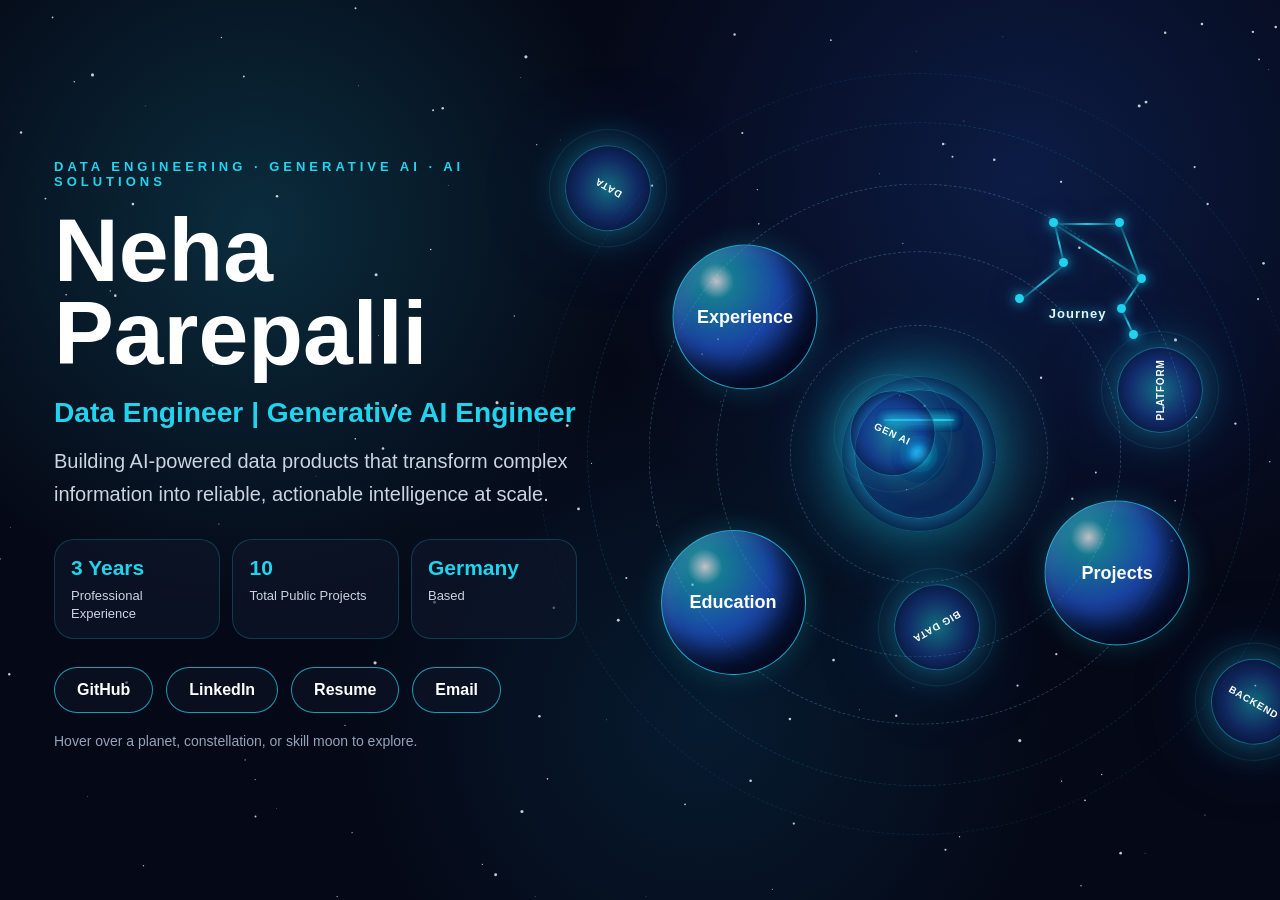
==== index.html @ d7b38727 "Updated portfolio" ====
<!DOCTYPE html>
<html lang="en">
<head>
    <meta charset="UTF-8" />
    <meta name="viewport" content="width=device-width, initial-scale=1.0" />
    <title>Neha Parepalli | Data Engineer & GenAI Portfolio</title>
    <meta name="description" content="Interactive galaxy portfolio of Neha Parepalli: Data Engineer, Generative AI Engineer, and AI-powered data product builder." />
    <link rel="stylesheet" href="style.css" />
</head>
<body>

    <canvas id="stars"></canvas>

    <main class="portfolio-shell">

        <section class="identity-panel">
            <p class="eyebrow">DATA ENGINEERING · GENERATIVE AI · AI SOLUTIONS</p>

            <h1>Neha Parepalli</h1>

            <h2>Data Engineer | Generative AI Engineer</h2>

            <p class="tagline">
                Building AI-powered data products that transform complex information
                into reliable, actionable intelligence at scale.
            </p>

            <div class="quick-stats">
                <div>
                    <strong>3 Years</strong>
                    <span>Professional Experience</span>
                </div>
                <div>
                    <strong>10</strong>
                    <span>Total Public Projects</span>
                </div>
                <div>
                    <strong>Germany</strong>
                    <span>Based</span>
                </div>
            </div>

            <div class="actions">
                <a href="https://github.com/N-JrP" target="_blank">GitHub</a>
                <a href="https://www.linkedin.com/in/neha-parepalli-165766297/" target="_blank">LinkedIn</a>
                <a href="assets/resume.pdf" target="_blank">Resume</a>
                <a href="mailto:nehaparepalli@gmail.com">Email</a>
            </div>

            <p class="hint">
                Hover over a planet, constellation, or skill moon to explore.
            </p>
        </section>

        <section class="galaxy-panel">

            <div class="orbit orbit-a"></div>
            <div class="orbit orbit-b"></div>
            <div class="orbit orbit-c"></div>
            <div class="orbit orbit-d"></div>
            <div class="orbit orbit-e"></div>

            <button class="core constellation-core planet" data-section="identity" aria-label="Neha brand core">

                <!-- Core stars used for N / Data / AI morphing -->
                <span class="core-star core-s1"></span>
                <span class="core-star core-s2"></span>
                <span class="core-star core-s3"></span>
                <span class="core-star core-s4"></span>
                <span class="core-star core-s5"></span>
                <span class="core-star core-s6"></span>
                <span class="core-star core-s7"></span>
                <span class="core-star core-s8"></span>

                <!-- Core connecting lines used for N / Data / AI morphing -->
                <span class="core-line core-l1"></span>
                <span class="core-line core-l2"></span>
                <span class="core-line core-l3"></span>
                <span class="core-line core-l4"></span>
                <span class="core-line core-l5"></span>
                <span class="core-line core-l6"></span>
                <span class="core-line core-l7"></span>
                <span class="core-line core-l8"></span>

            </button>

            <div class="celestial-system experience-system">
                <button class="planet planet-experience priority-planet" data-section="experience">
                    <span>Experience</span>
                </button>

                <div class="moon-track experience-track">
                    <div class="moon-holder" style="--angle: 210deg; --radius: 140px; --counter: -210deg;">
                        <button class="skill-moon" data-section="skillData">DATA</button>
                    </div>

                    <div class="moon-holder" style="--angle: 25deg; --radius: 140px; --counter: -25deg;">
                        <button class="skill-moon" data-section="skillGenAI">GEN AI</button>
                    </div>
                </div>
            </div>

            <div class="celestial-system projects-system">
                <button class="planet planet-projects priority-planet" data-section="projects">
                    <span>Projects</span>
                </button>

                <div class="moon-track projects-track">
                    <div class="moon-holder"
                        style="--angle: 270deg; --radius: 140px; --counter: -270deg;">
                        <button class="skill-moon" data-section="skillPlatform">
                            PLATFORM
                        </button>
                    </div>

                    <div class="moon-holder"
                        style="--angle: 30deg; --radius: 140px; --counter: -30deg;">
                        <button class="skill-moon" data-section="skillBackend">
                            BACKEND
                        </button>
                    </div>

                    <div class="moon-holder"
                        style="--angle: 150deg; --radius: 140px; --counter: -150deg;">
                        <button class="skill-moon" data-section="skillBigData">
                            BIG DATA
                        </button>
                    </div>
                </div>
            </div>

            <button class="planet planet-education priority-planet" data-section="education">
                <span>Education</span>
            </button>

            <button class="constellation-journey" data-section="journey">
                <span class="star s1"></span>
                <span class="star s2"></span>
                <span class="star s3"></span>
                <span class="star s4"></span>
                <span class="star s5"></span>
                <span class="star s6"></span>
                <span class="star s7"></span>

                <span class="constellation-line l1"></span>
                <span class="constellation-line l2"></span>
                <span class="constellation-line l3"></span>
                <span class="constellation-line l4"></span>
                <span class="constellation-line l5"></span>
                <span class="constellation-line l6"></span>
                <span class="constellation-line l7"></span>

                <strong>Journey</strong>
            </button>

        </section>

        <aside class="preview-card hidden" id="previewCard"></aside>

    </main>

    <script src="script.js"></script>
</body>
</html>
---- style.css ----
* {
    margin: 0;
    padding: 0;
    box-sizing: border-box;
}

:root {
    --bg: #050816;
    --cyan: #22d3ee;
    --blue: #2563eb;
    --text: #ffffff;
    --muted: #cbd5e1;
    --soft: #94a3b8;
    --border: rgba(34, 211, 238, 0.22);
}

body {
    min-height: 100vh;
    background: var(--bg);
    color: var(--text);
    font-family: "Segoe UI", Arial, sans-serif;
    overflow-x: hidden;
}

#stars {
    position: fixed;
    inset: 0;
    z-index: -2;
    background:
        radial-gradient(circle at 20% 25%, rgba(34, 211, 238, 0.18), transparent 32%),
        radial-gradient(circle at 80% 20%, rgba(37, 99, 235, 0.22), transparent 36%),
        radial-gradient(circle at 55% 80%, rgba(14, 165, 233, 0.12), transparent 36%),
        #050816;
}

.portfolio-shell {
    min-height: 100vh;
    width: min(1500px, 100%);
    margin: 0 auto;
    padding: 42px 54px 34px;
    display: grid;
    grid-template-columns: 0.92fr 1.08fr;
    gap: 34px;
    align-items: center;
    position: relative;
}

.identity-panel {
    z-index: 3;
}

.eyebrow {
    color: var(--cyan);
    letter-spacing: 4px;
    font-weight: 800;
    font-size: 13px;
    margin-bottom: 20px;
}

.identity-panel h1 {
    font-size: clamp(58px, 7vw, 105px);
    line-height: 0.92;
    margin-bottom: 24px;
}

.identity-panel h2 {
    color: var(--cyan);
    font-size: clamp(22px, 2.2vw, 38px);
    line-height: 1.1;
    margin-bottom: 16px;

    white-space: nowrap;
}

.tagline {
    color: var(--muted);
    font-size: 20px;
    line-height: 1.65;
    max-width: 680px;
}

.quick-stats {
    display: grid;
    grid-template-columns: repeat(3, 1fr);
    gap: 12px;
    margin-top: 28px;
    max-width: 650px;
}

.quick-stats div {
    background: rgba(15, 23, 42, 0.62);
    border: 1px solid var(--border);
    border-radius: 20px;
    padding: 16px;
}

.quick-stats strong {
    display: block;
    color: var(--cyan);
    font-size: 21px;
    margin-bottom: 6px;
}

.quick-stats span {
    color: var(--muted);
    font-size: 13px;
}

.actions {
    display: flex;
    flex-wrap: wrap;
    gap: 13px;
    margin-top: 28px;
}

.actions a {
    color: var(--text);
    text-decoration: none;
    border: 1px solid rgba(34, 211, 238, 0.72);
    background: rgba(15, 23, 42, 0.48);
    border-radius: 999px;
    padding: 13px 22px;
    font-weight: 650;
    transition: 0.25s ease;
}

.actions a:hover {
    color: #020617;
    background: var(--cyan);
    transform: translateY(-3px);
    box-shadow: 0 0 28px rgba(34, 211, 238, 0.35);
}

.hint {
    color: var(--soft);
    margin-top: 20px;
    font-size: 14px;
}

/* GALAXY */

.galaxy-panel {
    width: min(720px, 100%);
    aspect-ratio: 1 / 1;
    position: relative;
    margin: auto;
}

.galaxy-panel:has(.planet:hover) .planet:not(:hover),
.galaxy-panel:has(.planet:hover) .skill-moon,
.galaxy-panel:has(.skill-moon:hover) .planet,
.galaxy-panel:has(.skill-moon:hover) .skill-moon:not(:hover) {
    opacity: 0.46;
}

.orbit {
    position: absolute;
    border: 1px dashed rgba(125, 211, 252, 0.26);
    border-radius: 50%;
    inset: 50%;
    transform: translate(-50%, -50%);
    pointer-events: none;
}

.orbit-a { width: 42%; height: 42%; }
.orbit-b { width: 66%; height: 66%; }
.orbit-c { width: 88%; height: 88%; }

.orbit-d {
    width: 108%;
    height: 108%;
    border-color: rgba(34, 211, 238, 0.16);
}

.orbit-e {
    width: 124%;
    height: 124%;
    border-color: rgba(34, 211, 238, 0.10);
}

.planet {
    position: absolute;
    border: 1px solid rgba(34, 211, 238, 0.32);
    color: var(--text);
    border-radius: 50%;
    display: grid;
    place-items: center;
    text-align: center;
    cursor: pointer;
    transition: 0.25s ease;
    font-weight: 800;
}

.planet:hover {
    transform: scale(1.1);
    box-shadow:
        0 0 48px rgba(34, 211, 238, 0.55),
        0 0 120px rgba(37, 99, 235, 0.25);
    border-color: rgba(34, 211, 238, 0.9);
    opacity: 1 !important;
    z-index: 8;
}

/* =========================
   CENTER BRAND CORE
   8-star living brand symbol:
   0%  - 20%  = N monogram
   25% - 45%  = 3-layer database
   50% - 70%  = 8-point AI sparkle
   75% - 90%  = 3-layer database again
   95% - 100% = back to N
========================= */

.core {
    width: 156px;
    height: 156px;
    left: calc(50% - 78px);
    top: calc(50% - 78px);
    z-index: 5;
    overflow: hidden;
    background: radial-gradient(circle at center, rgba(34,211,238,.26), rgba(37,99,235,.24), rgba(2,6,23,.96));
    box-shadow: 0 0 72px rgba(34,211,238,.66), inset 0 0 32px rgba(34,211,238,.10);
}

.constellation-core::before {
    content: "";
    position: absolute;
    inset: 12px;
    border-radius: 50%;
    border: 1px solid rgba(34,211,238,.42);
    box-shadow: 0 0 22px rgba(34,211,238,.55), inset 0 0 20px rgba(34,211,238,.12);
}

.core-star {
    position: absolute;
    width: 8px;
    height: 8px;
    border-radius: 50%;
    background: #22d3ee;
    box-shadow: 0 0 8px rgba(34,211,238,.95), 0 0 18px rgba(34,211,238,.78), 0 0 30px rgba(37,99,235,.45);
    animation: coreStarMorph 30s ease-in-out infinite;
}

.core-line {
    position: absolute;
    height: 2px;
    background: linear-gradient(90deg, rgba(34,211,238,.10), rgba(34,211,238,.95), rgba(34,211,238,.10));
    transform-origin: left center;
    box-shadow: 0 0 10px rgba(34,211,238,.55);
    animation: coreLineMorph 30s ease-in-out infinite;
}

.core-l1, .core-l2, .core-l3, .core-l4,
.core-l5, .core-l6, .core-l7, .core-l8 {
    width: 70px;
    left: 42px;
    top: 42px;
}

/* STAR 1: N top-left | DB top-left | AI top */
.core-s1 { animation-name: coreS1; }
@keyframes coreS1 {
    0%,20%,95%,100% { left: 34px; top: 34px; }
    25%,45%,75%,90% { left: 44px; top: 36px; }
    50%,70% { left: 75px; top: 24px; }
}

/* STAR 2: N top-right | DB top-right | AI upper-right */
.core-s2 { animation-name: coreS2; }
@keyframes coreS2 {
    0%,20%,95%,100% { left: 116px; top: 34px; }
    25%,45%,75%,90% { left: 108px; top: 36px; }
    50%,70% { left: 106px; top: 46px; }
}

/* STAR 3: N bottom-left | DB bottom-left | AI right */
.core-s3 { animation-name: coreS3; }
@keyframes coreS3 {
    0%,20%,95%,100% { left: 34px; top: 122px; }
    25%,45%,75%,90% { left: 44px; top: 108px; }
    50%,70% { left: 128px; top: 76px; }
}

/* STAR 4: N bottom-right | DB bottom-right | AI lower-right */
.core-s4 { animation-name: coreS4; }
@keyframes coreS4 {
    0%,20%,95%,100% { left: 116px; top: 122px; }
    25%,45%,75%,90% { left: 108px; top: 108px; }
    50%,70% { left: 106px; top: 106px; }
}

/* STAR 5: N middle-left | DB middle-left | AI bottom */
.core-s5 { animation-name: coreS5; }
@keyframes coreS5 {
    0%,20%,95%,100% { left: 62px; top: 62px; }
    25%,45%,75%,90% { left: 44px; top: 60px; }
    50%,70% { left: 75px; top: 128px; }
}

/* STAR 6: N middle-right | DB middle-right | AI lower-left */
.core-s6 { animation-name: coreS6; }
@keyframes coreS6 {
    0%,20%,95%,100% { left: 88px; top: 94px; opacity: 1; }
    25%,45%,75%,90% { left: 108px; top: 60px; opacity: 1; }
    50%,70% { left: 46px; top: 106px; opacity: 1; }
}

/* STAR 7: N lower-left support | DB lower-middle-left | AI left */
.core-s7 { animation-name: coreS7; }
@keyframes coreS7 {
    0%,20%,95%,100% { left: 34px; top: 78px; opacity: 1; }
    25%,45%,75%,90% { left: 44px; top: 84px; opacity: 1; }
    50%,70% { left: 24px; top: 76px; opacity: 1; }
}

/* STAR 8: N upper-right support | DB lower-middle-right | AI upper-left */
.core-s8 { animation-name: coreS8; }
@keyframes coreS8 {
    0%,20%,95%,100% { left: 116px; top: 78px; opacity: 1; }
    25%,45%,75%,90% { left: 108px; top: 84px; opacity: 1; }
    50%,70% { left: 46px; top: 46px; opacity: 1; }
}

/* LINE 1: N left vertical | DB top layer | AI vertical top */
.core-l1 { animation-name: coreL1; }
@keyframes coreL1 {
    0%,20%,95%,100% {
        width: 88px;
        left: 38px;
        top: 38px;
        transform: rotate(90deg);
        opacity: 1;
    }

    25%,45%,75%,90% {
        width: 64px;
        left: 48px;
        top: 40px;
        transform: rotate(0deg);
        opacity: 1;
    }

    50%,70% {
        width: 52px;
        left: 78px;
        top: 28px;
        transform: rotate(90deg);
        opacity: 1;
    }
}

/* LINE 2: N diagonal | DB middle layer | AI horizontal */
.core-l2 { animation-name: coreL2; }
@keyframes coreL2 {
    0%,20%,95%,100% {
        width: 128px;
        left: 37px;
        top: 33px;
        transform: rotate(50deg);
        opacity: 1;
    }

    25%,45%,75%,90% {
        width: 64px;
        left: 48px;
        top: 64px;
        transform: rotate(0deg);
        opacity: 1;
    }

    50%,70% {
        width: 104px;
        left: 28px;
        top: 78px;
        transform: rotate(0deg);
        opacity: 1;
    }
}

/* LINE 3: N right vertical | DB bottom layer | AI vertical bottom */
.core-l3 { animation-name: coreL3; }
@keyframes coreL3 {
    0%,20%,95%,100% {
        width: 88px;
        left: 120px;
        top: 38px;
        transform: rotate(90deg);
        opacity: 1;
    }

    25%,45%,75%,90% {
        width: 64px;
        left: 48px;
        top: 112px;
        transform: rotate(0deg);
        opacity: 1;
    }

    50%,70% {
        width: 52px;
        left: 78px;
        top: 80px;
        transform: rotate(90deg);
        opacity: 1;
    }
}

/* LINE 4: hidden in N | hidden in DB | AI diagonal top-left to bottom-right */
.core-l4 { animation-name: coreL4; }
@keyframes coreL4 {
    0%,20%,95%,100% {
        width: 0;
        opacity: 0;
    }

    25%,45%,75%,90% {
        width: 0;
        opacity: 0;
    }

    50%,70% {
        width: 84px;
        left: 50px;
        top: 51px;
        transform: rotate(45deg);
        opacity: 1;
    }
}

/* LINE 5: hidden in N | DB left side | AI diagonal top-right to bottom-left */
.core-l5 { animation-name: coreL5; }
@keyframes coreL5 {
    0%,20%,95%,100% {
        width: 0;
        opacity: 0;
    }

    25%,45%,75%,90% {
        width: 68px;
        left: 48px;
        top: 40px;
        transform: rotate(90deg);
        opacity: 1;
    }

    50%,70% {
        width: 84px;
        left: 104px;
        top: 51px;
        transform: rotate(135deg);
        opacity: 1;
    }
}

/* LINE 6: hidden in N | DB right side | hidden in AI */
.core-l6 { animation-name: coreL6; }
@keyframes coreL6 {
    0%,20%,95%,100% {
        width: 0;
        opacity: 0;
    }

    25%,45%,75%,90% {
        width: 68px;
        left: 112px;
        top: 40px;
        transform: rotate(90deg);
        opacity: 1;
    }

    50%,70% {
        width: 0;
        opacity: 0;
    }
}

/* LINE 7: hidden in N | DB lower-middle layer | hidden in AI */
.core-l7 { animation-name: coreL7; }
@keyframes coreL7 {
    0%,20%,95%,100% {
        width: 0;
        opacity: 0;
    }

    25%,45%,75%,90% {
        width: 64px;
        left: 48px;
        top: 88px;
        transform: rotate(0deg);
        opacity: 1;
    }

    50%,70% {
        width: 0;
        opacity: 0;
    }
}

/* LINE 8: hidden in all phases */
.core-l8 { animation-name: coreL8; }
@keyframes coreL8 {
    0%,20%,25%,45%,50%,70%,75%,90%,95%,100% {
        width: 0;
        opacity: 0;
    }
}

.priority-planet {
    border-color: rgba(34, 211, 238, 0.72);
}

.planet-experience,
.planet-projects,
.planet-education {
    width: 145px;
    height: 145px;
    font-size: 18px;
    background:
        radial-gradient(
            circle at 30% 25%,
            rgba(255,255,255,.75),
            rgba(34,211,238,.55) 12%,
            rgba(37,99,235,.65) 45%,
            rgba(2,6,23,.95) 100%
        );
    box-shadow:
        inset -16px -18px 24px rgba(2,6,23,.85),
        inset 8px 8px 16px rgba(255,255,255,.08),
        0 0 28px rgba(34,211,238,.22);
}

.celestial-system {
    position: absolute;
    width: 360px;
    height: 360px;
    z-index: 6;
}

.experience-system {
    left: calc(10% + 72px);
    top: calc(16% + 72px);
    transform: translate(-50%, -50%);
}

.projects-system {
    right: calc(6% + 72px);
    bottom: calc(19% + 72px);
    transform: translate(50%, 50%);
    width: 410px;
    height: 410px;
}

.celestial-system .planet {
    left: 50%;
    top: 50%;
    transform: translate(-50%, -50%);
}

.celestial-system .planet:hover {
    transform: translate(-50%, -50%) scale(1.08);
}

.planet-education {
    left: 8%;
    bottom: 14%;
}

/* JOURNEY CONSTELLATION */

.constellation-journey {
    position: absolute;
    width: 190px;
    height: 150px;
    right: 8%;
    top: 8%;
    border: none;
    background: transparent;
    cursor: pointer;
    transition: 0.25s ease;
    z-index: 7;
}

.constellation-journey:hover {
    transform: scale(1.08);
}

.star {
    position: absolute;
    width: 9px;
    height: 9px;
    background: #22d3ee;
    border-radius: 50%;
    box-shadow:
        0 0 12px rgba(34, 211, 238, 0.95),
        0 0 24px rgba(37, 99, 235, 0.55);
}

.s1 { left: 28px; top: 98px; }
.s2 { left: 72px; top: 62px; }
.s3 { left: 62px; top: 22px; }
.s4 { left: 128px; top: 22px; }
.s5 { left: 150px; top: 78px; }
.s6 { left: 130px; top: 108px; }
.s7 { left: 142px; top: 134px; }

.constellation-line {
    position: absolute;
    height: 2px;
    background:
        linear-gradient(
            90deg,
            rgba(34, 211, 238, 0.12),
            rgba(34, 211, 238, 0.95),
            rgba(34, 211, 238, 0.12)
        );
    transform-origin: left center;
    box-shadow: 0 0 10px rgba(34, 211, 238, 0.45);
}

.l1 {
    width: 58px;
    left: 34px;
    top: 103px;
    transform: rotate(-39deg);
}

.l2 {
    width: 42px;
    left: 77px;
    top: 67px;
    transform: rotate(-103deg);
}

.l3 {
    width: 66px;
    left: 67px;
    top: 27px;
    transform: rotate(0deg);
}

.l4 {
    width: 60px;
    left: 133px;
    top: 27px;
    transform: rotate(69deg);
}

.l5 {
    width: 36px;
    left: 154px;
    top: 83px;
    transform: rotate(124deg);
}

.l6 {
    width: 30px;
    left: 135px;
    top: 113px;
    transform: rotate(65deg);
}

.l7 {
    width: 105px;
    left: 67px;
    top: 27px;
    transform: rotate(32deg);
}

.constellation-journey strong {
    position: absolute;
    left: 62px;
    bottom: 25px;
    color: #e0f2fe;
    font-size: 13px;
    letter-spacing: 1px;
    text-shadow: 0 0 12px rgba(34, 211, 238, 0.8);
}

@keyframes moonOrbit {
    from { transform: rotate(0deg); }
    to { transform: rotate(360deg); }
}

@keyframes moonCounter {
    from {
        transform: translate(-50%, -50%) rotate(var(--counter));
    }

    to {
        transform: translate(-50%, -50%) rotate(calc(var(--counter) - 360deg));
    }
}

.moon-track {
    position: absolute;
    inset: 0;
    pointer-events: none;
    animation: moonOrbit var(--duration) linear infinite;
}

.experience-track {
    --duration: 260s;
}

.projects-track {
    --duration: 340s;
}

.moon-holder {
    position: absolute;
    left: 50%;
    top: 50%;
    width: 0;
    height: 0;
    transform: rotate(var(--angle)) translateX(var(--radius));
}

.skill-moon {
    position: absolute;
    width: 86px;
    height: 86px;
    border-radius: 50%;
    border: 1px solid rgba(34, 211, 238, 0.42);
    background:
        radial-gradient(
            circle,
            rgba(34, 211, 238, 0.48),
            rgba(37, 99, 235, 0.34),
            rgba(2, 6, 23, 0.95)
        );
    color: white;
    display: flex;
    align-items: center;
    justify-content: center;
    text-align: center;
    font-size: 10px;
    font-weight: 900;
    letter-spacing: 0.8px;
    cursor: pointer;
    pointer-events: auto;
    box-shadow:
        0 0 38px rgba(34, 211, 238, 0.42),
        0 0 90px rgba(37, 99, 235, 0.22);
    animation: moonCounter var(--duration) linear infinite;
    scale: 1;
    transition: scale 0.25s ease, box-shadow 0.25s ease;
}

.skill-moon:hover {
    scale: 1.15;
    box-shadow:
        0 0 50px rgba(34, 211, 238, 0.72),
        0 0 120px rgba(37, 99, 235, 0.32);
    z-index: 9;
}

.skill-moon::after {
    content: "";
    position: absolute;
    width: 116px;
    height: 116px;
    border: 1px solid rgba(34, 211, 238, 0.12);
    border-radius: 50%;
    pointer-events: none;
}


/* HOVER DETAIL CARD */

.preview-card {
    position: absolute;
    right: 34px;
    bottom: 28px;
    width: 430px;
    max-height: 520px;
    overflow-y: auto;
    padding: 28px;
    background: rgba(15, 23, 42, 0.94);
    border: 1px solid rgba(34, 211, 238, 0.28);
    border-radius: 28px;
    box-shadow:
        0 0 45px rgba(34, 211, 238, 0.18),
        inset 0 0 30px rgba(34, 211, 238, 0.04);
    backdrop-filter: blur(14px);
    z-index: 20;
}

.preview-card.hidden {
    display: none;
}

.preview-label {
    color: var(--cyan);
    letter-spacing: 2.2px;
    font-size: 11px;
    font-weight: 800;
    margin-bottom: 10px;
}

.preview-card h2 {
    color: white;
    font-size: 24px;
    margin-bottom: 12px;
}

.preview-card h3 {
    color: var(--cyan);
    font-size: 18px;
    margin-bottom: 12px;
}

.preview-card p,
.preview-card li {
    color: var(--muted);
    line-height: 1.55;
    font-size: 14px;
}

.preview-card ul {
    padding-left: 18px;
    margin-top: 8px;
}

.chips {
    display: flex;
    flex-wrap: wrap;
    gap: 10px;
    margin-top: 16px;
}

.chips span {
    border: 1px solid rgba(34, 211, 238, 0.32);
    color: var(--cyan);
    border-radius: 999px;
    padding: 8px 12px;
    background: rgba(34, 211, 238, 0.08);
    font-size: 13px;
}

/* RESPONSIVE */

@media (max-width: 1100px) {
    .portfolio-shell {
        grid-template-columns: 1fr;
        padding: 32px 24px;
    }

    .preview-card {
        position: static;
        width: auto;
        max-height: none;
        margin: 0 24px 24px;
    }
}

@media (max-width: 680px) {
    .quick-stats {
        grid-template-columns: 1fr;
    }

    .identity-panel h1 {
        font-size: 56px;
    }

    .galaxy-panel {
        transform: scale(0.86);
        margin: -30px auto;
    }
}

.journey-mini-map {
    position: relative;
    height: 250px;
    margin-top: 10px;
    left: -20px;
}

.mini-route-lines {
    position: absolute;
    inset: 0;
    width: 100%;
    height: 100%;
}

.mini-route-lines line {
    stroke: rgba(34, 211, 238, 0.88);
    stroke-width: 2;
    filter: drop-shadow(0 0 7px rgba(34, 211, 238, 0.75));
}

.map-node {
    position: absolute;
    transform: translate(-50%, -50%);
    text-align: center;
}

.map-node span {
    display: block;
    width: 11px;
    height: 11px;
    margin: 0 auto 8px;
    border-radius: 50%;
    background: #22d3ee;
    box-shadow:
        0 0 8px rgba(34,211,238,.95),
        0 0 18px rgba(34,211,238,.75),
        0 0 32px rgba(37,99,235,.45);
}

.map-node p {
    color: var(--muted);
    font-size: 12px;
    line-height: 1.15;
    white-space: nowrap;
}

.map-node small {
    display: block;
    margin-top: 3px;
    color: var(--soft);
    font-size: 10px;
    line-height: 1.2;
    white-space: nowrap;
}

/* cleaner constellation spacing */

.node-bachelors {
    left: 14%;
    top: 65%;
}

.node-dataeng {
    left: 39%;
    top: 35%;
}

.node-masters {
    left: 58%;
    top: 65%;
}

.node-intern {
    left: 79%;
    top: 40%;
}

.node-working {
    left: 79%;
    top: 82%;
}

.node-goal {
    left: 92%;
    top: 66%;
}

/* label fine-tuning */

.node-bachelors p,
.node-bachelors small {
    position: relative;
    left: -4px;
    top: 0px;
}

.node-dataeng p,
.node-dataeng small {
    position: relative;
    left: 0px;
    top: -54px;
}

.node-masters p,
.node-masters small {
    position: relative;
    left: -4px;
    top: 0px;
}

.node-intern p,
.node-intern small {
    position: relative;
    left: 4px;
    top: -62px;
}

.node-working p,
.node-working small {
    position: relative;
    left: 8px;
    top: 0px;
}

.node-goal p,
.node-goal small {
    position: relative;
    left: 39px;
    top: -47px;
}
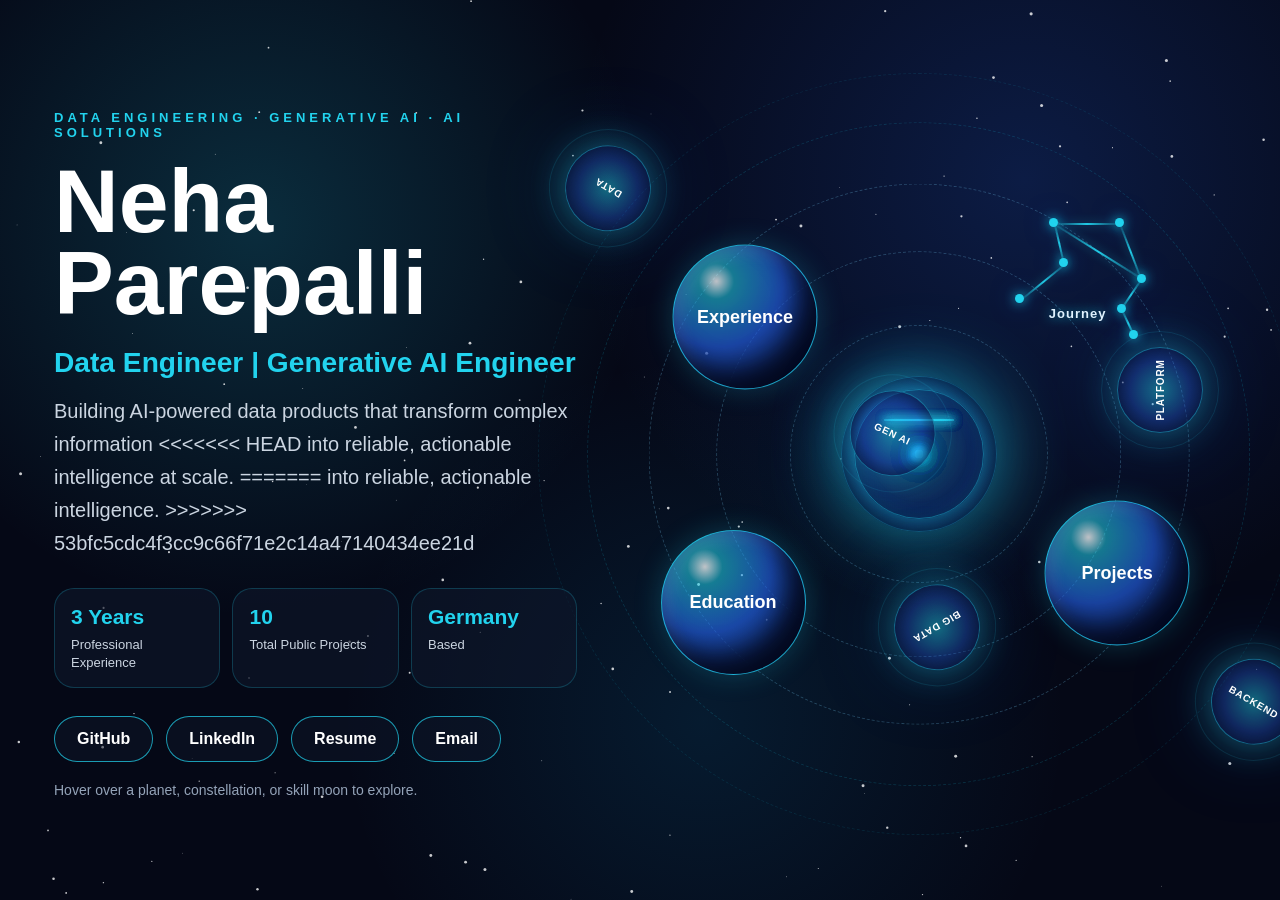
==== commit d377eca5: "Resolved merge conflict" ====
--- a/index.html
+++ b/index.html
@@ -22,7 +22,11 @@
 
             <p class="tagline">
                 Building AI-powered data products that transform complex information
+<<<<<<< HEAD
                 into reliable, actionable intelligence at scale.
+=======
+                into reliable, actionable intelligence.
+>>>>>>> 53bfc5cdc4f3cc9c66f71e2c14a47140434ee21d
             </p>
 
             <div class="quick-stats">
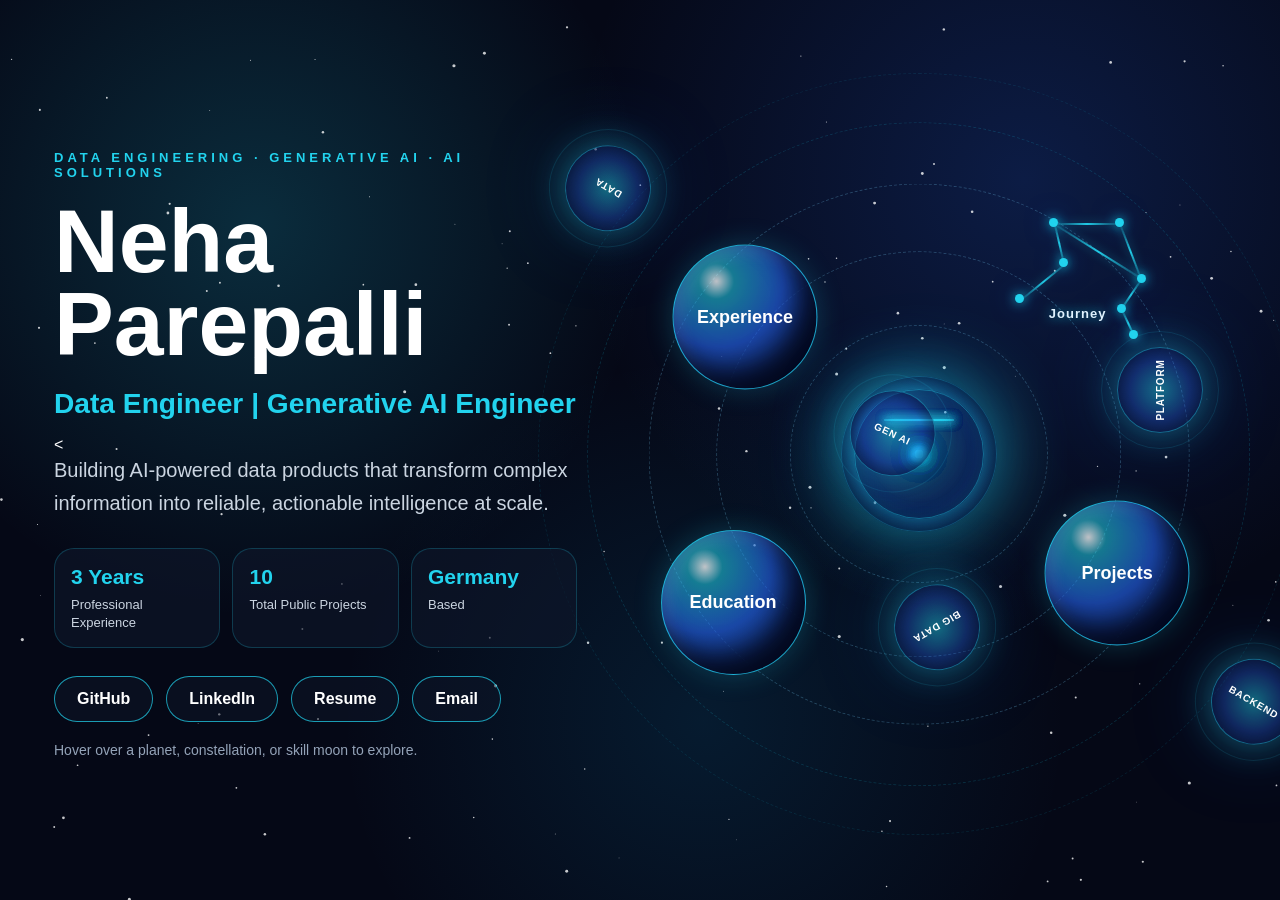
==== commit d62968c4: "Fixed tagline merge conflict" ====
--- a/index.html
+++ b/index.html
@@ -20,13 +20,9 @@
 
             <h2>Data Engineer | Generative AI Engineer</h2>
 
-            <p class="tagline">
+            <<p class="tagline">
                 Building AI-powered data products that transform complex information
-<<<<<<< HEAD
                 into reliable, actionable intelligence at scale.
-=======
-                into reliable, actionable intelligence.
->>>>>>> 53bfc5cdc4f3cc9c66f71e2c14a47140434ee21d
             </p>
 
             <div class="quick-stats">
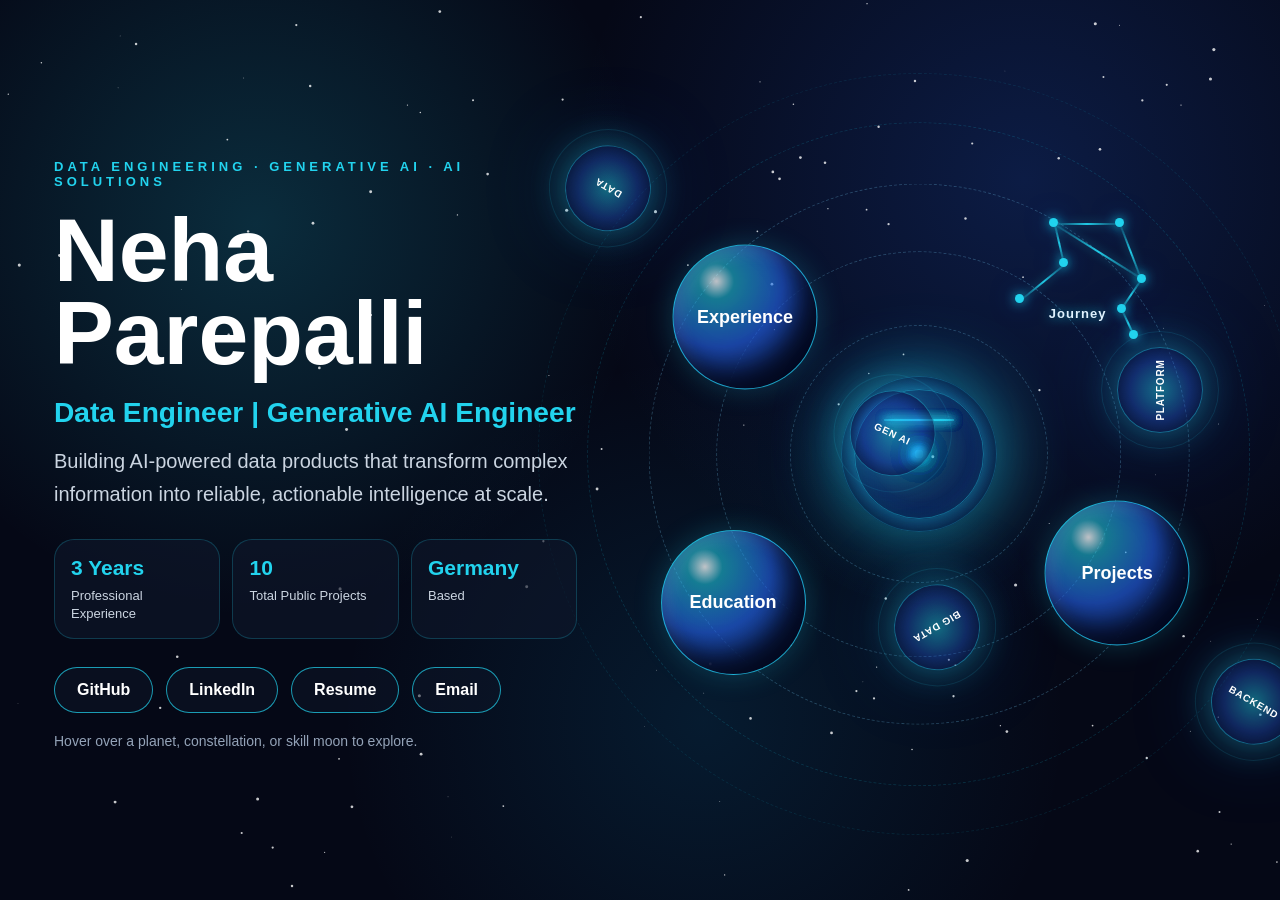
==== commit d7689e19: "Updated portfolio" ====
--- a/index.html
+++ b/index.html
@@ -5,6 +5,11 @@
     <meta name="viewport" content="width=device-width, initial-scale=1.0" />
     <title>Neha Parepalli | Data Engineer & GenAI Portfolio</title>
     <meta name="description" content="Interactive galaxy portfolio of Neha Parepalli: Data Engineer, Generative AI Engineer, and AI-powered data product builder." />
+    <meta property="og:title" content="Neha Parepalli | Data Engineering & Generative AI Portfolio" />
+    <meta property="og:description" content="Interactive portfolio showcasing projects, experience, and AI-powered data engineering systems." />
+    <meta property="og:image" content="https://n-jrp.github.io/portfolio/assets/linkedin-preview.png" />
+    <meta property="og:url" content="https://n-jrp.github.io/portfolio" />
+    <meta property="og:type" content="website" />
     <link rel="stylesheet" href="style.css" />
 </head>
 <body>
@@ -20,7 +25,7 @@
 
             <h2>Data Engineer | Generative AI Engineer</h2>
 
-            <<p class="tagline">
+            <p class="tagline">
                 Building AI-powered data products that transform complex information
                 into reliable, actionable intelligence at scale.
             </p>
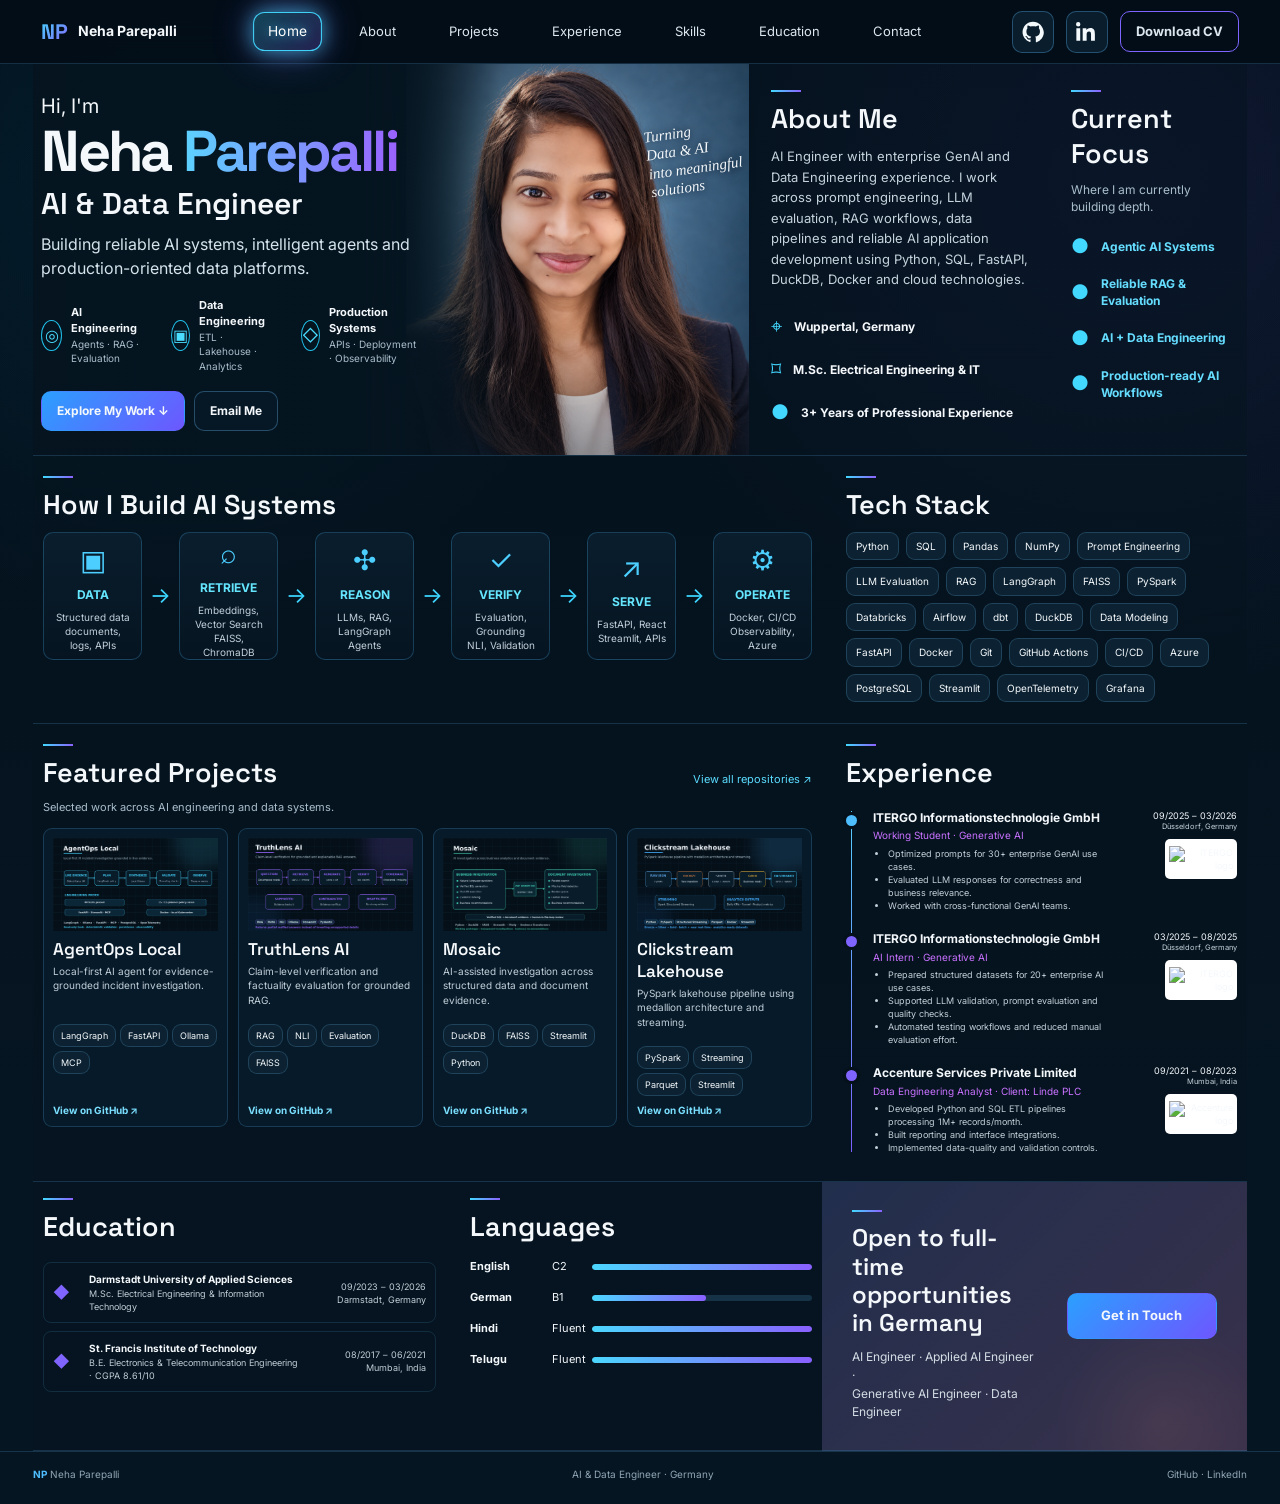
==== commit 080cfe2d: "Replace portfolio with new website" ====
--- a/index.html
+++ b/index.html
@@ -1,169 +1,302 @@
 <!DOCTYPE html>
 <html lang="en">
 <head>
-    <meta charset="UTF-8" />
-    <meta name="viewport" content="width=device-width, initial-scale=1.0" />
-    <title>Neha Parepalli | Data Engineer & GenAI Portfolio</title>
-    <meta name="description" content="Interactive galaxy portfolio of Neha Parepalli: Data Engineer, Generative AI Engineer, and AI-powered data product builder." />
-    <meta property="og:title" content="Neha Parepalli | Data Engineering & Generative AI Portfolio" />
-    <meta property="og:description" content="Interactive portfolio showcasing projects, experience, and AI-powered data engineering systems." />
-    <meta property="og:image" content="https://n-jrp.github.io/portfolio/assets/linkedin-preview.png" />
-    <meta property="og:url" content="https://n-jrp.github.io/portfolio" />
-    <meta property="og:type" content="website" />
-    <link rel="stylesheet" href="style.css" />
+  <meta charset="UTF-8" />
+  <meta name="viewport" content="width=device-width, initial-scale=1.0" />
+  <meta name="theme-color" content="#04101a" />
+  <meta name="description" content="Neha Parepalli ÃƒÆ’Ã†â€™Ãƒâ€ Ã¢â‚¬â„¢ÃƒÆ’Ã¢â‚¬Â ÃƒÂ¢Ã¢â€šÂ¬Ã¢â€žÂ¢ÃƒÆ’Ã†â€™ÃƒÂ¢Ã¢â€šÂ¬Ã‚Â ÃƒÆ’Ã‚Â¢ÃƒÂ¢Ã¢â‚¬Å¡Ã‚Â¬ÃƒÂ¢Ã¢â‚¬Å¾Ã‚Â¢ÃƒÆ’Ã†â€™Ãƒâ€ Ã¢â‚¬â„¢ÃƒÆ’Ã‚Â¢ÃƒÂ¢Ã¢â‚¬Å¡Ã‚Â¬Ãƒâ€šÃ‚Â ÃƒÆ’Ã†â€™Ãƒâ€šÃ‚Â¢ÃƒÆ’Ã‚Â¢ÃƒÂ¢Ã¢â€šÂ¬Ã…Â¡Ãƒâ€šÃ‚Â¬ÃƒÆ’Ã‚Â¢ÃƒÂ¢Ã¢â€šÂ¬Ã…Â¾Ãƒâ€šÃ‚Â¢ÃƒÆ’Ã†â€™Ãƒâ€ Ã¢â‚¬â„¢ÃƒÆ’Ã¢â‚¬Â ÃƒÂ¢Ã¢â€šÂ¬Ã¢â€žÂ¢ÃƒÆ’Ã†â€™Ãƒâ€šÃ‚Â¢ÃƒÆ’Ã‚Â¢ÃƒÂ¢Ã¢â€šÂ¬Ã…Â¡Ãƒâ€šÃ‚Â¬ÃƒÆ’Ã¢â‚¬Å¡Ãƒâ€šÃ‚Â ÃƒÆ’Ã†â€™Ãƒâ€ Ã¢â‚¬â„¢ÃƒÆ’Ã¢â‚¬Å¡Ãƒâ€šÃ‚Â¢ÃƒÆ’Ã†â€™Ãƒâ€šÃ‚Â¢ÃƒÆ’Ã‚Â¢ÃƒÂ¢Ã¢â‚¬Å¡Ã‚Â¬Ãƒâ€¦Ã‚Â¡ÃƒÆ’Ã¢â‚¬Å¡Ãƒâ€šÃ‚Â¬ÃƒÆ’Ã†â€™Ãƒâ€šÃ‚Â¢ÃƒÆ’Ã‚Â¢ÃƒÂ¢Ã¢â‚¬Å¡Ã‚Â¬Ãƒâ€¦Ã‚Â¾ÃƒÆ’Ã¢â‚¬Å¡Ãƒâ€šÃ‚Â¢ÃƒÆ’Ã†â€™Ãƒâ€ Ã¢â‚¬â„¢ÃƒÆ’Ã¢â‚¬Â ÃƒÂ¢Ã¢â€šÂ¬Ã¢â€žÂ¢ÃƒÆ’Ã†â€™ÃƒÂ¢Ã¢â€šÂ¬Ã‚Â ÃƒÆ’Ã‚Â¢ÃƒÂ¢Ã¢â‚¬Å¡Ã‚Â¬ÃƒÂ¢Ã¢â‚¬Å¾Ã‚Â¢ÃƒÆ’Ã†â€™Ãƒâ€ Ã¢â‚¬â„¢ÃƒÆ’Ã¢â‚¬Å¡Ãƒâ€šÃ‚Â¢ÃƒÆ’Ã†â€™Ãƒâ€šÃ‚Â¢ÃƒÆ’Ã‚Â¢ÃƒÂ¢Ã¢â‚¬Å¡Ã‚Â¬Ãƒâ€¦Ã‚Â¡ÃƒÆ’Ã¢â‚¬Å¡Ãƒâ€šÃ‚Â¬ÃƒÆ’Ã†â€™ÃƒÂ¢Ã¢â€šÂ¬Ã…Â¡ÃƒÆ’Ã¢â‚¬Å¡Ãƒâ€šÃ‚Â ÃƒÆ’Ã†â€™Ãƒâ€ Ã¢â‚¬â„¢ÃƒÆ’Ã¢â‚¬Â ÃƒÂ¢Ã¢â€šÂ¬Ã¢â€žÂ¢ÃƒÆ’Ã†â€™ÃƒÂ¢Ã¢â€šÂ¬Ã…Â¡ÃƒÆ’Ã¢â‚¬Å¡Ãƒâ€šÃ‚Â¢ÃƒÆ’Ã†â€™Ãƒâ€ Ã¢â‚¬â„¢ÃƒÆ’Ã¢â‚¬Å¡Ãƒâ€šÃ‚Â¢ÃƒÆ’Ã†â€™Ãƒâ€šÃ‚Â¢ÃƒÆ’Ã‚Â¢ÃƒÂ¢Ã¢â€šÂ¬Ã…Â¡Ãƒâ€šÃ‚Â¬ÃƒÆ’Ã¢â‚¬Â¦Ãƒâ€šÃ‚Â¡ÃƒÆ’Ã†â€™ÃƒÂ¢Ã¢â€šÂ¬Ã…Â¡ÃƒÆ’Ã¢â‚¬Å¡Ãƒâ€šÃ‚Â¬ÃƒÆ’Ã†â€™Ãƒâ€ Ã¢â‚¬â„¢ÃƒÆ’Ã¢â‚¬Å¡Ãƒâ€šÃ‚Â¢ÃƒÆ’Ã†â€™Ãƒâ€šÃ‚Â¢ÃƒÆ’Ã‚Â¢ÃƒÂ¢Ã¢â€šÂ¬Ã…Â¡Ãƒâ€šÃ‚Â¬ÃƒÆ’Ã¢â‚¬Â¦Ãƒâ€šÃ‚Â¾ÃƒÆ’Ã†â€™ÃƒÂ¢Ã¢â€šÂ¬Ã…Â¡ÃƒÆ’Ã¢â‚¬Å¡Ãƒâ€šÃ‚Â¢ÃƒÆ’Ã†â€™Ãƒâ€ Ã¢â‚¬â„¢ÃƒÆ’Ã¢â‚¬Â ÃƒÂ¢Ã¢â€šÂ¬Ã¢â€žÂ¢ÃƒÆ’Ã†â€™ÃƒÂ¢Ã¢â€šÂ¬Ã‚Â ÃƒÆ’Ã‚Â¢ÃƒÂ¢Ã¢â‚¬Å¡Ã‚Â¬ÃƒÂ¢Ã¢â‚¬Å¾Ã‚Â¢ÃƒÆ’Ã†â€™Ãƒâ€ Ã¢â‚¬â„¢ÃƒÆ’Ã‚Â¢ÃƒÂ¢Ã¢â‚¬Å¡Ã‚Â¬Ãƒâ€šÃ‚Â ÃƒÆ’Ã†â€™Ãƒâ€šÃ‚Â¢ÃƒÆ’Ã‚Â¢ÃƒÂ¢Ã¢â€šÂ¬Ã…Â¡Ãƒâ€šÃ‚Â¬ÃƒÆ’Ã‚Â¢ÃƒÂ¢Ã¢â€šÂ¬Ã…Â¾Ãƒâ€šÃ‚Â¢ÃƒÆ’Ã†â€™Ãƒâ€ Ã¢â‚¬â„¢ÃƒÆ’Ã¢â‚¬Â ÃƒÂ¢Ã¢â€šÂ¬Ã¢â€žÂ¢ÃƒÆ’Ã†â€™ÃƒÂ¢Ã¢â€šÂ¬Ã…Â¡ÃƒÆ’Ã¢â‚¬Å¡Ãƒâ€šÃ‚Â¢ÃƒÆ’Ã†â€™Ãƒâ€ Ã¢â‚¬â„¢ÃƒÆ’Ã¢â‚¬Å¡Ãƒâ€šÃ‚Â¢ÃƒÆ’Ã†â€™Ãƒâ€šÃ‚Â¢ÃƒÆ’Ã‚Â¢ÃƒÂ¢Ã¢â€šÂ¬Ã…Â¡Ãƒâ€šÃ‚Â¬ÃƒÆ’Ã¢â‚¬Â¦Ãƒâ€šÃ‚Â¡ÃƒÆ’Ã†â€™ÃƒÂ¢Ã¢â€šÂ¬Ã…Â¡ÃƒÆ’Ã¢â‚¬Å¡Ãƒâ€šÃ‚Â¬ÃƒÆ’Ã†â€™Ãƒâ€ Ã¢â‚¬â„¢ÃƒÆ’Ã‚Â¢ÃƒÂ¢Ã¢â‚¬Å¡Ã‚Â¬Ãƒâ€¦Ã‚Â¡ÃƒÆ’Ã†â€™ÃƒÂ¢Ã¢â€šÂ¬Ã…Â¡ÃƒÆ’Ã¢â‚¬Å¡Ãƒâ€šÃ‚Â ÃƒÆ’Ã†â€™Ãƒâ€ Ã¢â‚¬â„¢ÃƒÆ’Ã¢â‚¬Â ÃƒÂ¢Ã¢â€šÂ¬Ã¢â€žÂ¢ÃƒÆ’Ã†â€™ÃƒÂ¢Ã¢â€šÂ¬Ã‚Â ÃƒÆ’Ã‚Â¢ÃƒÂ¢Ã¢â‚¬Å¡Ã‚Â¬ÃƒÂ¢Ã¢â‚¬Å¾Ã‚Â¢ÃƒÆ’Ã†â€™Ãƒâ€ Ã¢â‚¬â„¢ÃƒÆ’Ã‚Â¢ÃƒÂ¢Ã¢â‚¬Å¡Ã‚Â¬Ãƒâ€¦Ã‚Â¡ÃƒÆ’Ã†â€™ÃƒÂ¢Ã¢â€šÂ¬Ã…Â¡ÃƒÆ’Ã¢â‚¬Å¡Ãƒâ€šÃ‚Â¢ÃƒÆ’Ã†â€™Ãƒâ€ Ã¢â‚¬â„¢ÃƒÆ’Ã¢â‚¬Â ÃƒÂ¢Ã¢â€šÂ¬Ã¢â€žÂ¢ÃƒÆ’Ã†â€™ÃƒÂ¢Ã¢â€šÂ¬Ã…Â¡ÃƒÆ’Ã¢â‚¬Å¡Ãƒâ€šÃ‚Â¢ÃƒÆ’Ã†â€™Ãƒâ€ Ã¢â‚¬â„¢ÃƒÆ’Ã¢â‚¬Å¡Ãƒâ€šÃ‚Â¢ÃƒÆ’Ã†â€™Ãƒâ€šÃ‚Â¢ÃƒÆ’Ã‚Â¢ÃƒÂ¢Ã¢â‚¬Å¡Ã‚Â¬Ãƒâ€¦Ã‚Â¡ÃƒÆ’Ã¢â‚¬Å¡Ãƒâ€šÃ‚Â¬ÃƒÆ’Ã†â€™ÃƒÂ¢Ã¢â€šÂ¬Ã‚Â¦ÃƒÆ’Ã¢â‚¬Å¡Ãƒâ€šÃ‚Â¡ÃƒÆ’Ã†â€™Ãƒâ€ Ã¢â‚¬â„¢ÃƒÆ’Ã‚Â¢ÃƒÂ¢Ã¢â‚¬Å¡Ã‚Â¬Ãƒâ€¦Ã‚Â¡ÃƒÆ’Ã†â€™ÃƒÂ¢Ã¢â€šÂ¬Ã…Â¡ÃƒÆ’Ã¢â‚¬Å¡Ãƒâ€šÃ‚Â¬ÃƒÆ’Ã†â€™Ãƒâ€ Ã¢â‚¬â„¢ÃƒÆ’Ã¢â‚¬Â ÃƒÂ¢Ã¢â€šÂ¬Ã¢â€žÂ¢ÃƒÆ’Ã†â€™ÃƒÂ¢Ã¢â€šÂ¬Ã…Â¡ÃƒÆ’Ã¢â‚¬Å¡Ãƒâ€šÃ‚Â¢ÃƒÆ’Ã†â€™Ãƒâ€ Ã¢â‚¬â„¢ÃƒÆ’Ã¢â‚¬Å¡Ãƒâ€šÃ‚Â¢ÃƒÆ’Ã†â€™Ãƒâ€šÃ‚Â¢ÃƒÆ’Ã‚Â¢ÃƒÂ¢Ã¢â‚¬Å¡Ã‚Â¬Ãƒâ€¦Ã‚Â¡ÃƒÆ’Ã¢â‚¬Å¡Ãƒâ€šÃ‚Â¬ÃƒÆ’Ã†â€™ÃƒÂ¢Ã¢â€šÂ¬Ã‚Â¦ÃƒÆ’Ã¢â‚¬Å¡Ãƒâ€šÃ‚Â¾ÃƒÆ’Ã†â€™Ãƒâ€ Ã¢â‚¬â„¢ÃƒÆ’Ã‚Â¢ÃƒÂ¢Ã¢â‚¬Å¡Ã‚Â¬Ãƒâ€¦Ã‚Â¡ÃƒÆ’Ã†â€™ÃƒÂ¢Ã¢â€šÂ¬Ã…Â¡ÃƒÆ’Ã¢â‚¬Å¡Ãƒâ€šÃ‚Â¢ÃƒÆ’Ã†â€™Ãƒâ€ Ã¢â‚¬â„¢ÃƒÆ’Ã¢â‚¬Â ÃƒÂ¢Ã¢â€šÂ¬Ã¢â€žÂ¢ÃƒÆ’Ã†â€™ÃƒÂ¢Ã¢â€šÂ¬Ã‚Â ÃƒÆ’Ã‚Â¢ÃƒÂ¢Ã¢â‚¬Å¡Ã‚Â¬ÃƒÂ¢Ã¢â‚¬Å¾Ã‚Â¢ÃƒÆ’Ã†â€™Ãƒâ€ Ã¢â‚¬â„¢ÃƒÆ’Ã‚Â¢ÃƒÂ¢Ã¢â‚¬Å¡Ã‚Â¬Ãƒâ€šÃ‚Â ÃƒÆ’Ã†â€™Ãƒâ€šÃ‚Â¢ÃƒÆ’Ã‚Â¢ÃƒÂ¢Ã¢â€šÂ¬Ã…Â¡Ãƒâ€šÃ‚Â¬ÃƒÆ’Ã‚Â¢ÃƒÂ¢Ã¢â€šÂ¬Ã…Â¾Ãƒâ€šÃ‚Â¢ÃƒÆ’Ã†â€™Ãƒâ€ Ã¢â‚¬â„¢ÃƒÆ’Ã¢â‚¬Â ÃƒÂ¢Ã¢â€šÂ¬Ã¢â€žÂ¢ÃƒÆ’Ã†â€™Ãƒâ€šÃ‚Â¢ÃƒÆ’Ã‚Â¢ÃƒÂ¢Ã¢â€šÂ¬Ã…Â¡Ãƒâ€šÃ‚Â¬ÃƒÆ’Ã¢â‚¬Å¡Ãƒâ€šÃ‚Â ÃƒÆ’Ã†â€™Ãƒâ€ Ã¢â‚¬â„¢ÃƒÆ’Ã¢â‚¬Å¡Ãƒâ€šÃ‚Â¢ÃƒÆ’Ã†â€™Ãƒâ€šÃ‚Â¢ÃƒÆ’Ã‚Â¢ÃƒÂ¢Ã¢â‚¬Å¡Ã‚Â¬Ãƒâ€¦Ã‚Â¡ÃƒÆ’Ã¢â‚¬Å¡Ãƒâ€šÃ‚Â¬ÃƒÆ’Ã†â€™Ãƒâ€šÃ‚Â¢ÃƒÆ’Ã‚Â¢ÃƒÂ¢Ã¢â‚¬Å¡Ã‚Â¬Ãƒâ€¦Ã‚Â¾ÃƒÆ’Ã¢â‚¬Å¡Ãƒâ€šÃ‚Â¢ÃƒÆ’Ã†â€™Ãƒâ€ Ã¢â‚¬â„¢ÃƒÆ’Ã¢â‚¬Â ÃƒÂ¢Ã¢â€šÂ¬Ã¢â€žÂ¢ÃƒÆ’Ã†â€™ÃƒÂ¢Ã¢â€šÂ¬Ã‚Â ÃƒÆ’Ã‚Â¢ÃƒÂ¢Ã¢â‚¬Å¡Ã‚Â¬ÃƒÂ¢Ã¢â‚¬Å¾Ã‚Â¢ÃƒÆ’Ã†â€™Ãƒâ€ Ã¢â‚¬â„¢ÃƒÆ’Ã‚Â¢ÃƒÂ¢Ã¢â‚¬Å¡Ã‚Â¬Ãƒâ€¦Ã‚Â¡ÃƒÆ’Ã†â€™ÃƒÂ¢Ã¢â€šÂ¬Ã…Â¡ÃƒÆ’Ã¢â‚¬Å¡Ãƒâ€šÃ‚Â¢ÃƒÆ’Ã†â€™Ãƒâ€ Ã¢â‚¬â„¢ÃƒÆ’Ã¢â‚¬Â ÃƒÂ¢Ã¢â€šÂ¬Ã¢â€žÂ¢ÃƒÆ’Ã†â€™ÃƒÂ¢Ã¢â€šÂ¬Ã…Â¡ÃƒÆ’Ã¢â‚¬Å¡Ãƒâ€šÃ‚Â¢ÃƒÆ’Ã†â€™Ãƒâ€ Ã¢â‚¬â„¢ÃƒÆ’Ã¢â‚¬Å¡Ãƒâ€šÃ‚Â¢ÃƒÆ’Ã†â€™Ãƒâ€šÃ‚Â¢ÃƒÆ’Ã‚Â¢ÃƒÂ¢Ã¢â‚¬Å¡Ã‚Â¬Ãƒâ€¦Ã‚Â¡ÃƒÆ’Ã¢â‚¬Å¡Ãƒâ€šÃ‚Â¬ÃƒÆ’Ã†â€™ÃƒÂ¢Ã¢â€šÂ¬Ã‚Â¦ÃƒÆ’Ã¢â‚¬Å¡Ãƒâ€šÃ‚Â¡ÃƒÆ’Ã†â€™Ãƒâ€ Ã¢â‚¬â„¢ÃƒÆ’Ã‚Â¢ÃƒÂ¢Ã¢â‚¬Å¡Ã‚Â¬Ãƒâ€¦Ã‚Â¡ÃƒÆ’Ã†â€™ÃƒÂ¢Ã¢â€šÂ¬Ã…Â¡ÃƒÆ’Ã¢â‚¬Å¡Ãƒâ€šÃ‚Â¬ÃƒÆ’Ã†â€™Ãƒâ€ Ã¢â‚¬â„¢ÃƒÆ’Ã¢â‚¬Â ÃƒÂ¢Ã¢â€šÂ¬Ã¢â€žÂ¢ÃƒÆ’Ã†â€™Ãƒâ€šÃ‚Â¢ÃƒÆ’Ã‚Â¢ÃƒÂ¢Ã¢â€šÂ¬Ã…Â¡Ãƒâ€šÃ‚Â¬ÃƒÆ’Ã¢â‚¬Â¦Ãƒâ€šÃ‚Â¡ÃƒÆ’Ã†â€™Ãƒâ€ Ã¢â‚¬â„¢ÃƒÆ’Ã‚Â¢ÃƒÂ¢Ã¢â‚¬Å¡Ã‚Â¬Ãƒâ€¦Ã‚Â¡ÃƒÆ’Ã†â€™ÃƒÂ¢Ã¢â€šÂ¬Ã…Â¡ÃƒÆ’Ã¢â‚¬Å¡Ãƒâ€šÃ‚Â ÃƒÆ’Ã†â€™Ãƒâ€ Ã¢â‚¬â„¢ÃƒÆ’Ã¢â‚¬Â ÃƒÂ¢Ã¢â€šÂ¬Ã¢â€žÂ¢ÃƒÆ’Ã†â€™ÃƒÂ¢Ã¢â€šÂ¬Ã‚Â ÃƒÆ’Ã‚Â¢ÃƒÂ¢Ã¢â‚¬Å¡Ã‚Â¬ÃƒÂ¢Ã¢â‚¬Å¾Ã‚Â¢ÃƒÆ’Ã†â€™Ãƒâ€ Ã¢â‚¬â„¢ÃƒÆ’Ã‚Â¢ÃƒÂ¢Ã¢â‚¬Å¡Ã‚Â¬Ãƒâ€šÃ‚Â ÃƒÆ’Ã†â€™Ãƒâ€šÃ‚Â¢ÃƒÆ’Ã‚Â¢ÃƒÂ¢Ã¢â€šÂ¬Ã…Â¡Ãƒâ€šÃ‚Â¬ÃƒÆ’Ã‚Â¢ÃƒÂ¢Ã¢â€šÂ¬Ã…Â¾Ãƒâ€šÃ‚Â¢ÃƒÆ’Ã†â€™Ãƒâ€ Ã¢â‚¬â„¢ÃƒÆ’Ã¢â‚¬Â ÃƒÂ¢Ã¢â€šÂ¬Ã¢â€žÂ¢ÃƒÆ’Ã†â€™Ãƒâ€šÃ‚Â¢ÃƒÆ’Ã‚Â¢ÃƒÂ¢Ã¢â€šÂ¬Ã…Â¡Ãƒâ€šÃ‚Â¬ÃƒÆ’Ã¢â‚¬Â¦Ãƒâ€šÃ‚Â¡ÃƒÆ’Ã†â€™Ãƒâ€ Ã¢â‚¬â„¢ÃƒÆ’Ã‚Â¢ÃƒÂ¢Ã¢â‚¬Å¡Ã‚Â¬Ãƒâ€¦Ã‚Â¡ÃƒÆ’Ã†â€™ÃƒÂ¢Ã¢â€šÂ¬Ã…Â¡ÃƒÆ’Ã¢â‚¬Å¡Ãƒâ€šÃ‚Â¢ÃƒÆ’Ã†â€™Ãƒâ€ Ã¢â‚¬â„¢ÃƒÆ’Ã¢â‚¬Â ÃƒÂ¢Ã¢â€šÂ¬Ã¢â€žÂ¢ÃƒÆ’Ã†â€™ÃƒÂ¢Ã¢â€šÂ¬Ã‚Â ÃƒÆ’Ã‚Â¢ÃƒÂ¢Ã¢â‚¬Å¡Ã‚Â¬ÃƒÂ¢Ã¢â‚¬Å¾Ã‚Â¢ÃƒÆ’Ã†â€™Ãƒâ€ Ã¢â‚¬â„¢ÃƒÆ’Ã‚Â¢ÃƒÂ¢Ã¢â‚¬Å¡Ã‚Â¬Ãƒâ€¦Ã‚Â¡ÃƒÆ’Ã†â€™ÃƒÂ¢Ã¢â€šÂ¬Ã…Â¡ÃƒÆ’Ã¢â‚¬Å¡Ãƒâ€šÃ‚Â¢ÃƒÆ’Ã†â€™Ãƒâ€ Ã¢â‚¬â„¢ÃƒÆ’Ã¢â‚¬Â ÃƒÂ¢Ã¢â€šÂ¬Ã¢â€žÂ¢ÃƒÆ’Ã†â€™ÃƒÂ¢Ã¢â€šÂ¬Ã…Â¡ÃƒÆ’Ã¢â‚¬Å¡Ãƒâ€šÃ‚Â¢ÃƒÆ’Ã†â€™Ãƒâ€ Ã¢â‚¬â„¢ÃƒÆ’Ã¢â‚¬Å¡Ãƒâ€šÃ‚Â¢ÃƒÆ’Ã†â€™Ãƒâ€šÃ‚Â¢ÃƒÆ’Ã‚Â¢ÃƒÂ¢Ã¢â€šÂ¬Ã…Â¡Ãƒâ€šÃ‚Â¬ÃƒÆ’Ã¢â‚¬Â¦Ãƒâ€šÃ‚Â¡ÃƒÆ’Ã†â€™ÃƒÂ¢Ã¢â€šÂ¬Ã…Â¡ÃƒÆ’Ã¢â‚¬Å¡Ãƒâ€šÃ‚Â¬ÃƒÆ’Ã†â€™Ãƒâ€ Ã¢â‚¬â„¢ÃƒÆ’Ã‚Â¢ÃƒÂ¢Ã¢â‚¬Å¡Ã‚Â¬Ãƒâ€šÃ‚Â¦ÃƒÆ’Ã†â€™ÃƒÂ¢Ã¢â€šÂ¬Ã…Â¡ÃƒÆ’Ã¢â‚¬Å¡Ãƒâ€šÃ‚Â¡ÃƒÆ’Ã†â€™Ãƒâ€ Ã¢â‚¬â„¢ÃƒÆ’Ã¢â‚¬Â ÃƒÂ¢Ã¢â€šÂ¬Ã¢â€žÂ¢ÃƒÆ’Ã†â€™Ãƒâ€šÃ‚Â¢ÃƒÆ’Ã‚Â¢ÃƒÂ¢Ã¢â€šÂ¬Ã…Â¡Ãƒâ€šÃ‚Â¬ÃƒÆ’Ã¢â‚¬Â¦Ãƒâ€šÃ‚Â¡ÃƒÆ’Ã†â€™Ãƒâ€ Ã¢â‚¬â„¢ÃƒÆ’Ã‚Â¢ÃƒÂ¢Ã¢â‚¬Å¡Ã‚Â¬Ãƒâ€¦Ã‚Â¡ÃƒÆ’Ã†â€™ÃƒÂ¢Ã¢â€šÂ¬Ã…Â¡ÃƒÆ’Ã¢â‚¬Å¡Ãƒâ€šÃ‚Â¬ÃƒÆ’Ã†â€™Ãƒâ€ Ã¢â‚¬â„¢ÃƒÆ’Ã¢â‚¬Â ÃƒÂ¢Ã¢â€šÂ¬Ã¢â€žÂ¢ÃƒÆ’Ã†â€™ÃƒÂ¢Ã¢â€šÂ¬Ã‚Â ÃƒÆ’Ã‚Â¢ÃƒÂ¢Ã¢â‚¬Å¡Ã‚Â¬ÃƒÂ¢Ã¢â‚¬Å¾Ã‚Â¢ÃƒÆ’Ã†â€™Ãƒâ€ Ã¢â‚¬â„¢ÃƒÆ’Ã‚Â¢ÃƒÂ¢Ã¢â‚¬Å¡Ã‚Â¬Ãƒâ€¦Ã‚Â¡ÃƒÆ’Ã†â€™ÃƒÂ¢Ã¢â€šÂ¬Ã…Â¡ÃƒÆ’Ã¢â‚¬Å¡Ãƒâ€šÃ‚Â¢ÃƒÆ’Ã†â€™Ãƒâ€ Ã¢â‚¬â„¢ÃƒÆ’Ã¢â‚¬Â ÃƒÂ¢Ã¢â€šÂ¬Ã¢â€žÂ¢ÃƒÆ’Ã†â€™ÃƒÂ¢Ã¢â€šÂ¬Ã…Â¡ÃƒÆ’Ã¢â‚¬Å¡Ãƒâ€šÃ‚Â¢ÃƒÆ’Ã†â€™Ãƒâ€ Ã¢â‚¬â„¢ÃƒÆ’Ã¢â‚¬Å¡Ãƒâ€šÃ‚Â¢ÃƒÆ’Ã†â€™Ãƒâ€šÃ‚Â¢ÃƒÆ’Ã‚Â¢ÃƒÂ¢Ã¢â€šÂ¬Ã…Â¡Ãƒâ€šÃ‚Â¬ÃƒÆ’Ã¢â‚¬Â¦Ãƒâ€šÃ‚Â¡ÃƒÆ’Ã†â€™ÃƒÂ¢Ã¢â€šÂ¬Ã…Â¡ÃƒÆ’Ã¢â‚¬Å¡Ãƒâ€šÃ‚Â¬ÃƒÆ’Ã†â€™Ãƒâ€ Ã¢â‚¬â„¢ÃƒÆ’Ã‚Â¢ÃƒÂ¢Ã¢â‚¬Å¡Ã‚Â¬Ãƒâ€šÃ‚Â¦ÃƒÆ’Ã†â€™ÃƒÂ¢Ã¢â€šÂ¬Ã…Â¡ÃƒÆ’Ã¢â‚¬Å¡Ãƒâ€šÃ‚Â¾ÃƒÆ’Ã†â€™Ãƒâ€ Ã¢â‚¬â„¢ÃƒÆ’Ã¢â‚¬Â ÃƒÂ¢Ã¢â€šÂ¬Ã¢â€žÂ¢ÃƒÆ’Ã†â€™Ãƒâ€šÃ‚Â¢ÃƒÆ’Ã‚Â¢ÃƒÂ¢Ã¢â€šÂ¬Ã…Â¡Ãƒâ€šÃ‚Â¬ÃƒÆ’Ã¢â‚¬Â¦Ãƒâ€šÃ‚Â¡ÃƒÆ’Ã†â€™Ãƒâ€ Ã¢â‚¬â„¢ÃƒÆ’Ã‚Â¢ÃƒÂ¢Ã¢â‚¬Å¡Ã‚Â¬Ãƒâ€¦Ã‚Â¡ÃƒÆ’Ã†â€™ÃƒÂ¢Ã¢â€šÂ¬Ã…Â¡ÃƒÆ’Ã¢â‚¬Å¡Ãƒâ€šÃ‚Â¢ÃƒÆ’Ã†â€™Ãƒâ€ Ã¢â‚¬â„¢ÃƒÆ’Ã¢â‚¬Â ÃƒÂ¢Ã¢â€šÂ¬Ã¢â€žÂ¢ÃƒÆ’Ã†â€™ÃƒÂ¢Ã¢â€šÂ¬Ã‚Â ÃƒÆ’Ã‚Â¢ÃƒÂ¢Ã¢â‚¬Å¡Ã‚Â¬ÃƒÂ¢Ã¢â‚¬Å¾Ã‚Â¢ÃƒÆ’Ã†â€™Ãƒâ€ Ã¢â‚¬â„¢ÃƒÆ’Ã‚Â¢ÃƒÂ¢Ã¢â‚¬Å¡Ã‚Â¬Ãƒâ€šÃ‚Â ÃƒÆ’Ã†â€™Ãƒâ€šÃ‚Â¢ÃƒÆ’Ã‚Â¢ÃƒÂ¢Ã¢â€šÂ¬Ã…Â¡Ãƒâ€šÃ‚Â¬ÃƒÆ’Ã‚Â¢ÃƒÂ¢Ã¢â€šÂ¬Ã…Â¾Ãƒâ€šÃ‚Â¢ÃƒÆ’Ã†â€™Ãƒâ€ Ã¢â‚¬â„¢ÃƒÆ’Ã¢â‚¬Â ÃƒÂ¢Ã¢â€šÂ¬Ã¢â€žÂ¢ÃƒÆ’Ã†â€™Ãƒâ€šÃ‚Â¢ÃƒÆ’Ã‚Â¢ÃƒÂ¢Ã¢â€šÂ¬Ã…Â¡Ãƒâ€šÃ‚Â¬ÃƒÆ’Ã¢â‚¬Å¡Ãƒâ€šÃ‚Â ÃƒÆ’Ã†â€™Ãƒâ€ Ã¢â‚¬â„¢ÃƒÆ’Ã¢â‚¬Å¡Ãƒâ€šÃ‚Â¢ÃƒÆ’Ã†â€™Ãƒâ€šÃ‚Â¢ÃƒÆ’Ã‚Â¢ÃƒÂ¢Ã¢â‚¬Å¡Ã‚Â¬Ãƒâ€¦Ã‚Â¡ÃƒÆ’Ã¢â‚¬Å¡Ãƒâ€šÃ‚Â¬ÃƒÆ’Ã†â€™Ãƒâ€šÃ‚Â¢ÃƒÆ’Ã‚Â¢ÃƒÂ¢Ã¢â‚¬Å¡Ã‚Â¬Ãƒâ€¦Ã‚Â¾ÃƒÆ’Ã¢â‚¬Å¡Ãƒâ€šÃ‚Â¢ÃƒÆ’Ã†â€™Ãƒâ€ Ã¢â‚¬â„¢ÃƒÆ’Ã¢â‚¬Â ÃƒÂ¢Ã¢â€šÂ¬Ã¢â€žÂ¢ÃƒÆ’Ã†â€™ÃƒÂ¢Ã¢â€šÂ¬Ã‚Â ÃƒÆ’Ã‚Â¢ÃƒÂ¢Ã¢â‚¬Å¡Ã‚Â¬ÃƒÂ¢Ã¢â‚¬Å¾Ã‚Â¢ÃƒÆ’Ã†â€™Ãƒâ€ Ã¢â‚¬â„¢ÃƒÆ’Ã¢â‚¬Å¡Ãƒâ€šÃ‚Â¢ÃƒÆ’Ã†â€™Ãƒâ€šÃ‚Â¢ÃƒÆ’Ã‚Â¢ÃƒÂ¢Ã¢â‚¬Å¡Ã‚Â¬Ãƒâ€¦Ã‚Â¡ÃƒÆ’Ã¢â‚¬Å¡Ãƒâ€šÃ‚Â¬ÃƒÆ’Ã†â€™ÃƒÂ¢Ã¢â€šÂ¬Ã…Â¡ÃƒÆ’Ã¢â‚¬Å¡Ãƒâ€šÃ‚Â ÃƒÆ’Ã†â€™Ãƒâ€ Ã¢â‚¬â„¢ÃƒÆ’Ã¢â‚¬Â ÃƒÂ¢Ã¢â€šÂ¬Ã¢â€žÂ¢ÃƒÆ’Ã†â€™ÃƒÂ¢Ã¢â€šÂ¬Ã…Â¡ÃƒÆ’Ã¢â‚¬Å¡Ãƒâ€šÃ‚Â¢ÃƒÆ’Ã†â€™Ãƒâ€ Ã¢â‚¬â„¢ÃƒÆ’Ã¢â‚¬Å¡Ãƒâ€šÃ‚Â¢ÃƒÆ’Ã†â€™Ãƒâ€šÃ‚Â¢ÃƒÆ’Ã‚Â¢ÃƒÂ¢Ã¢â€šÂ¬Ã…Â¡Ãƒâ€šÃ‚Â¬ÃƒÆ’Ã¢â‚¬Â¦Ãƒâ€šÃ‚Â¡ÃƒÆ’Ã†â€™ÃƒÂ¢Ã¢â€šÂ¬Ã…Â¡ÃƒÆ’Ã¢â‚¬Å¡Ãƒâ€šÃ‚Â¬ÃƒÆ’Ã†â€™Ãƒâ€ Ã¢â‚¬â„¢ÃƒÆ’Ã¢â‚¬Å¡Ãƒâ€šÃ‚Â¢ÃƒÆ’Ã†â€™Ãƒâ€šÃ‚Â¢ÃƒÆ’Ã‚Â¢ÃƒÂ¢Ã¢â€šÂ¬Ã…Â¡Ãƒâ€šÃ‚Â¬ÃƒÆ’Ã¢â‚¬Â¦Ãƒâ€šÃ‚Â¾ÃƒÆ’Ã†â€™ÃƒÂ¢Ã¢â€šÂ¬Ã…Â¡ÃƒÆ’Ã¢â‚¬Å¡Ãƒâ€šÃ‚Â¢ÃƒÆ’Ã†â€™Ãƒâ€ Ã¢â‚¬â„¢ÃƒÆ’Ã¢â‚¬Â ÃƒÂ¢Ã¢â€šÂ¬Ã¢â€žÂ¢ÃƒÆ’Ã†â€™ÃƒÂ¢Ã¢â€šÂ¬Ã‚Â ÃƒÆ’Ã‚Â¢ÃƒÂ¢Ã¢â‚¬Å¡Ã‚Â¬ÃƒÂ¢Ã¢â‚¬Å¾Ã‚Â¢ÃƒÆ’Ã†â€™Ãƒâ€ Ã¢â‚¬â„¢ÃƒÆ’Ã‚Â¢ÃƒÂ¢Ã¢â‚¬Å¡Ã‚Â¬Ãƒâ€šÃ‚Â ÃƒÆ’Ã†â€™Ãƒâ€šÃ‚Â¢ÃƒÆ’Ã‚Â¢ÃƒÂ¢Ã¢â€šÂ¬Ã…Â¡Ãƒâ€šÃ‚Â¬ÃƒÆ’Ã‚Â¢ÃƒÂ¢Ã¢â€šÂ¬Ã…Â¾Ãƒâ€šÃ‚Â¢ÃƒÆ’Ã†â€™Ãƒâ€ Ã¢â‚¬â„¢ÃƒÆ’Ã¢â‚¬Â ÃƒÂ¢Ã¢â€šÂ¬Ã¢â€žÂ¢ÃƒÆ’Ã†â€™Ãƒâ€šÃ‚Â¢ÃƒÆ’Ã‚Â¢ÃƒÂ¢Ã¢â€šÂ¬Ã…Â¡Ãƒâ€šÃ‚Â¬ÃƒÆ’Ã¢â‚¬Â¦Ãƒâ€šÃ‚Â¡ÃƒÆ’Ã†â€™Ãƒâ€ Ã¢â‚¬â„¢ÃƒÆ’Ã‚Â¢ÃƒÂ¢Ã¢â‚¬Å¡Ã‚Â¬Ãƒâ€¦Ã‚Â¡ÃƒÆ’Ã†â€™ÃƒÂ¢Ã¢â€šÂ¬Ã…Â¡ÃƒÆ’Ã¢â‚¬Å¡Ãƒâ€šÃ‚Â¢ÃƒÆ’Ã†â€™Ãƒâ€ Ã¢â‚¬â„¢ÃƒÆ’Ã¢â‚¬Â ÃƒÂ¢Ã¢â€šÂ¬Ã¢â€žÂ¢ÃƒÆ’Ã†â€™ÃƒÂ¢Ã¢â€šÂ¬Ã‚Â ÃƒÆ’Ã‚Â¢ÃƒÂ¢Ã¢â‚¬Å¡Ã‚Â¬ÃƒÂ¢Ã¢â‚¬Å¾Ã‚Â¢ÃƒÆ’Ã†â€™Ãƒâ€ Ã¢â‚¬â„¢ÃƒÆ’Ã‚Â¢ÃƒÂ¢Ã¢â‚¬Å¡Ã‚Â¬Ãƒâ€¦Ã‚Â¡ÃƒÆ’Ã†â€™ÃƒÂ¢Ã¢â€šÂ¬Ã…Â¡ÃƒÆ’Ã¢â‚¬Å¡Ãƒâ€šÃ‚Â¢ÃƒÆ’Ã†â€™Ãƒâ€ Ã¢â‚¬â„¢ÃƒÆ’Ã¢â‚¬Â ÃƒÂ¢Ã¢â€šÂ¬Ã¢â€žÂ¢ÃƒÆ’Ã†â€™ÃƒÂ¢Ã¢â€šÂ¬Ã…Â¡ÃƒÆ’Ã¢â‚¬Å¡Ãƒâ€šÃ‚Â¢ÃƒÆ’Ã†â€™Ãƒâ€ Ã¢â‚¬â„¢ÃƒÆ’Ã¢â‚¬Å¡Ãƒâ€šÃ‚Â¢ÃƒÆ’Ã†â€™Ãƒâ€šÃ‚Â¢ÃƒÆ’Ã‚Â¢ÃƒÂ¢Ã¢â€šÂ¬Ã…Â¡Ãƒâ€šÃ‚Â¬ÃƒÆ’Ã¢â‚¬Â¦Ãƒâ€šÃ‚Â¡ÃƒÆ’Ã†â€™ÃƒÂ¢Ã¢â€šÂ¬Ã…Â¡ÃƒÆ’Ã¢â‚¬Å¡Ãƒâ€šÃ‚Â¬ÃƒÆ’Ã†â€™Ãƒâ€ Ã¢â‚¬â„¢ÃƒÆ’Ã‚Â¢ÃƒÂ¢Ã¢â‚¬Å¡Ã‚Â¬Ãƒâ€šÃ‚Â¦ÃƒÆ’Ã†â€™ÃƒÂ¢Ã¢â€šÂ¬Ã…Â¡ÃƒÆ’Ã¢â‚¬Å¡Ãƒâ€šÃ‚Â¡ÃƒÆ’Ã†â€™Ãƒâ€ Ã¢â‚¬â„¢ÃƒÆ’Ã¢â‚¬Â ÃƒÂ¢Ã¢â€šÂ¬Ã¢â€žÂ¢ÃƒÆ’Ã†â€™Ãƒâ€šÃ‚Â¢ÃƒÆ’Ã‚Â¢ÃƒÂ¢Ã¢â€šÂ¬Ã…Â¡Ãƒâ€šÃ‚Â¬ÃƒÆ’Ã¢â‚¬Â¦Ãƒâ€šÃ‚Â¡ÃƒÆ’Ã†â€™Ãƒâ€ Ã¢â‚¬â„¢ÃƒÆ’Ã‚Â¢ÃƒÂ¢Ã¢â‚¬Å¡Ã‚Â¬Ãƒâ€¦Ã‚Â¡ÃƒÆ’Ã†â€™ÃƒÂ¢Ã¢â€šÂ¬Ã…Â¡ÃƒÆ’Ã¢â‚¬Å¡Ãƒâ€šÃ‚Â¬ÃƒÆ’Ã†â€™Ãƒâ€ Ã¢â‚¬â„¢ÃƒÆ’Ã¢â‚¬Â ÃƒÂ¢Ã¢â€šÂ¬Ã¢â€žÂ¢ÃƒÆ’Ã†â€™ÃƒÂ¢Ã¢â€šÂ¬Ã‚Â ÃƒÆ’Ã‚Â¢ÃƒÂ¢Ã¢â‚¬Å¡Ã‚Â¬ÃƒÂ¢Ã¢â‚¬Å¾Ã‚Â¢ÃƒÆ’Ã†â€™Ãƒâ€ Ã¢â‚¬â„¢ÃƒÆ’Ã¢â‚¬Å¡Ãƒâ€šÃ‚Â¢ÃƒÆ’Ã†â€™Ãƒâ€šÃ‚Â¢ÃƒÆ’Ã‚Â¢ÃƒÂ¢Ã¢â‚¬Å¡Ã‚Â¬Ãƒâ€¦Ã‚Â¡ÃƒÆ’Ã¢â‚¬Å¡Ãƒâ€šÃ‚Â¬ÃƒÆ’Ã†â€™ÃƒÂ¢Ã¢â€šÂ¬Ã‚Â¦ÃƒÆ’Ã¢â‚¬Å¡Ãƒâ€šÃ‚Â¡ÃƒÆ’Ã†â€™Ãƒâ€ Ã¢â‚¬â„¢ÃƒÆ’Ã¢â‚¬Â ÃƒÂ¢Ã¢â€šÂ¬Ã¢â€žÂ¢ÃƒÆ’Ã†â€™Ãƒâ€šÃ‚Â¢ÃƒÆ’Ã‚Â¢ÃƒÂ¢Ã¢â€šÂ¬Ã…Â¡Ãƒâ€šÃ‚Â¬ÃƒÆ’Ã¢â‚¬Â¦Ãƒâ€šÃ‚Â¡ÃƒÆ’Ã†â€™Ãƒâ€ Ã¢â‚¬â„¢ÃƒÆ’Ã‚Â¢ÃƒÂ¢Ã¢â‚¬Å¡Ã‚Â¬Ãƒâ€¦Ã‚Â¡ÃƒÆ’Ã†â€™ÃƒÂ¢Ã¢â€šÂ¬Ã…Â¡ÃƒÆ’Ã¢â‚¬Å¡Ãƒâ€šÃ‚Â ÃƒÆ’Ã†â€™Ãƒâ€ Ã¢â‚¬â„¢ÃƒÆ’Ã¢â‚¬Â ÃƒÂ¢Ã¢â€šÂ¬Ã¢â€žÂ¢ÃƒÆ’Ã†â€™ÃƒÂ¢Ã¢â€šÂ¬Ã‚Â ÃƒÆ’Ã‚Â¢ÃƒÂ¢Ã¢â‚¬Å¡Ã‚Â¬ÃƒÂ¢Ã¢â‚¬Å¾Ã‚Â¢ÃƒÆ’Ã†â€™Ãƒâ€ Ã¢â‚¬â„¢ÃƒÆ’Ã‚Â¢ÃƒÂ¢Ã¢â‚¬Å¡Ã‚Â¬Ãƒâ€šÃ‚Â ÃƒÆ’Ã†â€™Ãƒâ€šÃ‚Â¢ÃƒÆ’Ã‚Â¢ÃƒÂ¢Ã¢â€šÂ¬Ã…Â¡Ãƒâ€šÃ‚Â¬ÃƒÆ’Ã‚Â¢ÃƒÂ¢Ã¢â€šÂ¬Ã…Â¾Ãƒâ€šÃ‚Â¢ÃƒÆ’Ã†â€™Ãƒâ€ Ã¢â‚¬â„¢ÃƒÆ’Ã¢â‚¬Â ÃƒÂ¢Ã¢â€šÂ¬Ã¢â€žÂ¢ÃƒÆ’Ã†â€™Ãƒâ€šÃ‚Â¢ÃƒÆ’Ã‚Â¢ÃƒÂ¢Ã¢â€šÂ¬Ã…Â¡Ãƒâ€šÃ‚Â¬ÃƒÆ’Ã¢â‚¬Å¡Ãƒâ€šÃ‚Â ÃƒÆ’Ã†â€™Ãƒâ€ Ã¢â‚¬â„¢ÃƒÆ’Ã¢â‚¬Å¡Ãƒâ€šÃ‚Â¢ÃƒÆ’Ã†â€™Ãƒâ€šÃ‚Â¢ÃƒÆ’Ã‚Â¢ÃƒÂ¢Ã¢â‚¬Å¡Ã‚Â¬Ãƒâ€¦Ã‚Â¡ÃƒÆ’Ã¢â‚¬Å¡Ãƒâ€šÃ‚Â¬ÃƒÆ’Ã†â€™Ãƒâ€šÃ‚Â¢ÃƒÆ’Ã‚Â¢ÃƒÂ¢Ã¢â‚¬Å¡Ã‚Â¬Ãƒâ€¦Ã‚Â¾ÃƒÆ’Ã¢â‚¬Å¡Ãƒâ€šÃ‚Â¢ÃƒÆ’Ã†â€™Ãƒâ€ Ã¢â‚¬â„¢ÃƒÆ’Ã¢â‚¬Â ÃƒÂ¢Ã¢â€šÂ¬Ã¢â€žÂ¢ÃƒÆ’Ã†â€™ÃƒÂ¢Ã¢â€šÂ¬Ã‚Â ÃƒÆ’Ã‚Â¢ÃƒÂ¢Ã¢â‚¬Å¡Ã‚Â¬ÃƒÂ¢Ã¢â‚¬Å¾Ã‚Â¢ÃƒÆ’Ã†â€™Ãƒâ€ Ã¢â‚¬â„¢ÃƒÆ’Ã¢â‚¬Å¡Ãƒâ€šÃ‚Â¢ÃƒÆ’Ã†â€™Ãƒâ€šÃ‚Â¢ÃƒÆ’Ã‚Â¢ÃƒÂ¢Ã¢â‚¬Å¡Ã‚Â¬Ãƒâ€¦Ã‚Â¡ÃƒÆ’Ã¢â‚¬Å¡Ãƒâ€šÃ‚Â¬ÃƒÆ’Ã†â€™ÃƒÂ¢Ã¢â€šÂ¬Ã‚Â¦ÃƒÆ’Ã¢â‚¬Å¡Ãƒâ€šÃ‚Â¡ÃƒÆ’Ã†â€™Ãƒâ€ Ã¢â‚¬â„¢ÃƒÆ’Ã¢â‚¬Â ÃƒÂ¢Ã¢â€šÂ¬Ã¢â€žÂ¢ÃƒÆ’Ã†â€™Ãƒâ€šÃ‚Â¢ÃƒÆ’Ã‚Â¢ÃƒÂ¢Ã¢â€šÂ¬Ã…Â¡Ãƒâ€šÃ‚Â¬ÃƒÆ’Ã¢â‚¬Â¦Ãƒâ€šÃ‚Â¡ÃƒÆ’Ã†â€™Ãƒâ€ Ã¢â‚¬â„¢ÃƒÆ’Ã‚Â¢ÃƒÂ¢Ã¢â‚¬Å¡Ã‚Â¬Ãƒâ€¦Ã‚Â¡ÃƒÆ’Ã†â€™ÃƒÂ¢Ã¢â€šÂ¬Ã…Â¡ÃƒÆ’Ã¢â‚¬Å¡Ãƒâ€šÃ‚Â¢ÃƒÆ’Ã†â€™Ãƒâ€ Ã¢â‚¬â„¢ÃƒÆ’Ã¢â‚¬Â ÃƒÂ¢Ã¢â€šÂ¬Ã¢â€žÂ¢ÃƒÆ’Ã†â€™ÃƒÂ¢Ã¢â€šÂ¬Ã‚Â ÃƒÆ’Ã‚Â¢ÃƒÂ¢Ã¢â‚¬Å¡Ã‚Â¬ÃƒÂ¢Ã¢â‚¬Å¾Ã‚Â¢ÃƒÆ’Ã†â€™Ãƒâ€ Ã¢â‚¬â„¢ÃƒÆ’Ã‚Â¢ÃƒÂ¢Ã¢â‚¬Å¡Ã‚Â¬Ãƒâ€šÃ‚Â ÃƒÆ’Ã†â€™Ãƒâ€šÃ‚Â¢ÃƒÆ’Ã‚Â¢ÃƒÂ¢Ã¢â€šÂ¬Ã…Â¡Ãƒâ€šÃ‚Â¬ÃƒÆ’Ã‚Â¢ÃƒÂ¢Ã¢â€šÂ¬Ã…Â¾Ãƒâ€šÃ‚Â¢ÃƒÆ’Ã†â€™Ãƒâ€ Ã¢â‚¬â„¢ÃƒÆ’Ã¢â‚¬Â ÃƒÂ¢Ã¢â€šÂ¬Ã¢â€žÂ¢ÃƒÆ’Ã†â€™Ãƒâ€šÃ‚Â¢ÃƒÆ’Ã‚Â¢ÃƒÂ¢Ã¢â€šÂ¬Ã…Â¡Ãƒâ€šÃ‚Â¬ÃƒÆ’Ã¢â‚¬Â¦Ãƒâ€šÃ‚Â¡ÃƒÆ’Ã†â€™Ãƒâ€ Ã¢â‚¬â„¢ÃƒÆ’Ã‚Â¢ÃƒÂ¢Ã¢â‚¬Å¡Ã‚Â¬Ãƒâ€¦Ã‚Â¡ÃƒÆ’Ã†â€™ÃƒÂ¢Ã¢â€šÂ¬Ã…Â¡ÃƒÆ’Ã¢â‚¬Å¡Ãƒâ€šÃ‚Â¢ÃƒÆ’Ã†â€™Ãƒâ€ Ã¢â‚¬â„¢ÃƒÆ’Ã¢â‚¬Â ÃƒÂ¢Ã¢â€šÂ¬Ã¢â€žÂ¢ÃƒÆ’Ã†â€™ÃƒÂ¢Ã¢â€šÂ¬Ã‚Â ÃƒÆ’Ã‚Â¢ÃƒÂ¢Ã¢â‚¬Å¡Ã‚Â¬ÃƒÂ¢Ã¢â‚¬Å¾Ã‚Â¢ÃƒÆ’Ã†â€™Ãƒâ€ Ã¢â‚¬â„¢ÃƒÆ’Ã‚Â¢ÃƒÂ¢Ã¢â‚¬Å¡Ã‚Â¬Ãƒâ€¦Ã‚Â¡ÃƒÆ’Ã†â€™ÃƒÂ¢Ã¢â€šÂ¬Ã…Â¡ÃƒÆ’Ã¢â‚¬Å¡Ãƒâ€šÃ‚Â¢ÃƒÆ’Ã†â€™Ãƒâ€ Ã¢â‚¬â„¢ÃƒÆ’Ã¢â‚¬Â ÃƒÂ¢Ã¢â€šÂ¬Ã¢â€žÂ¢ÃƒÆ’Ã†â€™ÃƒÂ¢Ã¢â€šÂ¬Ã…Â¡ÃƒÆ’Ã¢â‚¬Å¡Ãƒâ€šÃ‚Â¢ÃƒÆ’Ã†â€™Ãƒâ€ Ã¢â‚¬â„¢ÃƒÆ’Ã¢â‚¬Å¡Ãƒâ€šÃ‚Â¢ÃƒÆ’Ã†â€™Ãƒâ€šÃ‚Â¢ÃƒÆ’Ã‚Â¢ÃƒÂ¢Ã¢â‚¬Å¡Ã‚Â¬Ãƒâ€¦Ã‚Â¡ÃƒÆ’Ã¢â‚¬Å¡Ãƒâ€šÃ‚Â¬ÃƒÆ’Ã†â€™ÃƒÂ¢Ã¢â€šÂ¬Ã‚Â¦ÃƒÆ’Ã¢â‚¬Å¡Ãƒâ€šÃ‚Â¡ÃƒÆ’Ã†â€™Ãƒâ€ Ã¢â‚¬â„¢ÃƒÆ’Ã‚Â¢ÃƒÂ¢Ã¢â‚¬Å¡Ã‚Â¬Ãƒâ€¦Ã‚Â¡ÃƒÆ’Ã†â€™ÃƒÂ¢Ã¢â€šÂ¬Ã…Â¡ÃƒÆ’Ã¢â‚¬Å¡Ãƒâ€šÃ‚Â¬ÃƒÆ’Ã†â€™Ãƒâ€ Ã¢â‚¬â„¢ÃƒÆ’Ã¢â‚¬Â ÃƒÂ¢Ã¢â€šÂ¬Ã¢â€žÂ¢ÃƒÆ’Ã†â€™Ãƒâ€šÃ‚Â¢ÃƒÆ’Ã‚Â¢ÃƒÂ¢Ã¢â€šÂ¬Ã…Â¡Ãƒâ€šÃ‚Â¬ÃƒÆ’Ã¢â‚¬Å¡Ãƒâ€šÃ‚Â¦ÃƒÆ’Ã†â€™Ãƒâ€ Ã¢â‚¬â„¢ÃƒÆ’Ã‚Â¢ÃƒÂ¢Ã¢â‚¬Å¡Ã‚Â¬Ãƒâ€¦Ã‚Â¡ÃƒÆ’Ã†â€™ÃƒÂ¢Ã¢â€šÂ¬Ã…Â¡ÃƒÆ’Ã¢â‚¬Å¡Ãƒâ€šÃ‚Â¡ÃƒÆ’Ã†â€™Ãƒâ€ Ã¢â‚¬â„¢ÃƒÆ’Ã¢â‚¬Â ÃƒÂ¢Ã¢â€šÂ¬Ã¢â€žÂ¢ÃƒÆ’Ã†â€™ÃƒÂ¢Ã¢â€šÂ¬Ã‚Â ÃƒÆ’Ã‚Â¢ÃƒÂ¢Ã¢â‚¬Å¡Ã‚Â¬ÃƒÂ¢Ã¢â‚¬Å¾Ã‚Â¢ÃƒÆ’Ã†â€™Ãƒâ€ Ã¢â‚¬â„¢ÃƒÆ’Ã¢â‚¬Å¡Ãƒâ€šÃ‚Â¢ÃƒÆ’Ã†â€™Ãƒâ€šÃ‚Â¢ÃƒÆ’Ã‚Â¢ÃƒÂ¢Ã¢â‚¬Å¡Ã‚Â¬Ãƒâ€¦Ã‚Â¡ÃƒÆ’Ã¢â‚¬Å¡Ãƒâ€šÃ‚Â¬ÃƒÆ’Ã†â€™ÃƒÂ¢Ã¢â€šÂ¬Ã‚Â¦ÃƒÆ’Ã¢â‚¬Å¡Ãƒâ€šÃ‚Â¡ÃƒÆ’Ã†â€™Ãƒâ€ Ã¢â‚¬â„¢ÃƒÆ’Ã¢â‚¬Â ÃƒÂ¢Ã¢â€šÂ¬Ã¢â€žÂ¢ÃƒÆ’Ã†â€™Ãƒâ€šÃ‚Â¢ÃƒÆ’Ã‚Â¢ÃƒÂ¢Ã¢â€šÂ¬Ã…Â¡Ãƒâ€šÃ‚Â¬ÃƒÆ’Ã¢â‚¬Â¦Ãƒâ€šÃ‚Â¡ÃƒÆ’Ã†â€™Ãƒâ€ Ã¢â‚¬â„¢ÃƒÆ’Ã‚Â¢ÃƒÂ¢Ã¢â‚¬Å¡Ã‚Â¬Ãƒâ€¦Ã‚Â¡ÃƒÆ’Ã†â€™ÃƒÂ¢Ã¢â€šÂ¬Ã…Â¡ÃƒÆ’Ã¢â‚¬Å¡Ãƒâ€šÃ‚Â¬ÃƒÆ’Ã†â€™Ãƒâ€ Ã¢â‚¬â„¢ÃƒÆ’Ã¢â‚¬Â ÃƒÂ¢Ã¢â€šÂ¬Ã¢â€žÂ¢ÃƒÆ’Ã†â€™ÃƒÂ¢Ã¢â€šÂ¬Ã‚Â ÃƒÆ’Ã‚Â¢ÃƒÂ¢Ã¢â‚¬Å¡Ã‚Â¬ÃƒÂ¢Ã¢â‚¬Å¾Ã‚Â¢ÃƒÆ’Ã†â€™Ãƒâ€ Ã¢â‚¬â„¢ÃƒÆ’Ã‚Â¢ÃƒÂ¢Ã¢â‚¬Å¡Ã‚Â¬Ãƒâ€šÃ‚Â ÃƒÆ’Ã†â€™Ãƒâ€šÃ‚Â¢ÃƒÆ’Ã‚Â¢ÃƒÂ¢Ã¢â€šÂ¬Ã…Â¡Ãƒâ€šÃ‚Â¬ÃƒÆ’Ã‚Â¢ÃƒÂ¢Ã¢â€šÂ¬Ã…Â¾Ãƒâ€šÃ‚Â¢ÃƒÆ’Ã†â€™Ãƒâ€ Ã¢â‚¬â„¢ÃƒÆ’Ã¢â‚¬Â ÃƒÂ¢Ã¢â€šÂ¬Ã¢â€žÂ¢ÃƒÆ’Ã†â€™Ãƒâ€šÃ‚Â¢ÃƒÆ’Ã‚Â¢ÃƒÂ¢Ã¢â€šÂ¬Ã…Â¡Ãƒâ€šÃ‚Â¬ÃƒÆ’Ã¢â‚¬Â¦Ãƒâ€šÃ‚Â¡ÃƒÆ’Ã†â€™Ãƒâ€ Ã¢â‚¬â„¢ÃƒÆ’Ã‚Â¢ÃƒÂ¢Ã¢â‚¬Å¡Ã‚Â¬Ãƒâ€¦Ã‚Â¡ÃƒÆ’Ã†â€™ÃƒÂ¢Ã¢â€šÂ¬Ã…Â¡ÃƒÆ’Ã¢â‚¬Å¡Ãƒâ€šÃ‚Â¢ÃƒÆ’Ã†â€™Ãƒâ€ Ã¢â‚¬â„¢ÃƒÆ’Ã¢â‚¬Â ÃƒÂ¢Ã¢â€šÂ¬Ã¢â€žÂ¢ÃƒÆ’Ã†â€™ÃƒÂ¢Ã¢â€šÂ¬Ã‚Â ÃƒÆ’Ã‚Â¢ÃƒÂ¢Ã¢â‚¬Å¡Ã‚Â¬ÃƒÂ¢Ã¢â‚¬Å¾Ã‚Â¢ÃƒÆ’Ã†â€™Ãƒâ€ Ã¢â‚¬â„¢ÃƒÆ’Ã‚Â¢ÃƒÂ¢Ã¢â‚¬Å¡Ã‚Â¬Ãƒâ€¦Ã‚Â¡ÃƒÆ’Ã†â€™ÃƒÂ¢Ã¢â€šÂ¬Ã…Â¡ÃƒÆ’Ã¢â‚¬Å¡Ãƒâ€šÃ‚Â¢ÃƒÆ’Ã†â€™Ãƒâ€ Ã¢â‚¬â„¢ÃƒÆ’Ã¢â‚¬Â ÃƒÂ¢Ã¢â€šÂ¬Ã¢â€žÂ¢ÃƒÆ’Ã†â€™ÃƒÂ¢Ã¢â€šÂ¬Ã…Â¡ÃƒÆ’Ã¢â‚¬Å¡Ãƒâ€šÃ‚Â¢ÃƒÆ’Ã†â€™Ãƒâ€ Ã¢â‚¬â„¢ÃƒÆ’Ã¢â‚¬Å¡Ãƒâ€šÃ‚Â¢ÃƒÆ’Ã†â€™Ãƒâ€šÃ‚Â¢ÃƒÆ’Ã‚Â¢ÃƒÂ¢Ã¢â‚¬Å¡Ã‚Â¬Ãƒâ€¦Ã‚Â¡ÃƒÆ’Ã¢â‚¬Å¡Ãƒâ€šÃ‚Â¬ÃƒÆ’Ã†â€™ÃƒÂ¢Ã¢â€šÂ¬Ã‚Â¦ÃƒÆ’Ã¢â‚¬Å¡Ãƒâ€šÃ‚Â¡ÃƒÆ’Ã†â€™Ãƒâ€ Ã¢â‚¬â„¢ÃƒÆ’Ã‚Â¢ÃƒÂ¢Ã¢â‚¬Å¡Ã‚Â¬Ãƒâ€¦Ã‚Â¡ÃƒÆ’Ã†â€™ÃƒÂ¢Ã¢â€šÂ¬Ã…Â¡ÃƒÆ’Ã¢â‚¬Å¡Ãƒâ€šÃ‚Â¬ÃƒÆ’Ã†â€™Ãƒâ€ Ã¢â‚¬â„¢ÃƒÆ’Ã¢â‚¬Â ÃƒÂ¢Ã¢â€šÂ¬Ã¢â€žÂ¢ÃƒÆ’Ã†â€™Ãƒâ€šÃ‚Â¢ÃƒÆ’Ã‚Â¢ÃƒÂ¢Ã¢â€šÂ¬Ã…Â¡Ãƒâ€šÃ‚Â¬ÃƒÆ’Ã¢â‚¬Å¡Ãƒâ€šÃ‚Â¦ÃƒÆ’Ã†â€™Ãƒâ€ Ã¢â‚¬â„¢ÃƒÆ’Ã‚Â¢ÃƒÂ¢Ã¢â‚¬Å¡Ã‚Â¬Ãƒâ€¦Ã‚Â¡ÃƒÆ’Ã†â€™ÃƒÂ¢Ã¢â€šÂ¬Ã…Â¡ÃƒÆ’Ã¢â‚¬Å¡Ãƒâ€šÃ‚Â¾ÃƒÆ’Ã†â€™Ãƒâ€ Ã¢â‚¬â„¢ÃƒÆ’Ã¢â‚¬Â ÃƒÂ¢Ã¢â€šÂ¬Ã¢â€žÂ¢ÃƒÆ’Ã†â€™ÃƒÂ¢Ã¢â€šÂ¬Ã‚Â ÃƒÆ’Ã‚Â¢ÃƒÂ¢Ã¢â‚¬Å¡Ã‚Â¬ÃƒÂ¢Ã¢â‚¬Å¾Ã‚Â¢ÃƒÆ’Ã†â€™Ãƒâ€ Ã¢â‚¬â„¢ÃƒÆ’Ã¢â‚¬Å¡Ãƒâ€šÃ‚Â¢ÃƒÆ’Ã†â€™Ãƒâ€šÃ‚Â¢ÃƒÆ’Ã‚Â¢ÃƒÂ¢Ã¢â‚¬Å¡Ã‚Â¬Ãƒâ€¦Ã‚Â¡ÃƒÆ’Ã¢â‚¬Å¡Ãƒâ€šÃ‚Â¬ÃƒÆ’Ã†â€™ÃƒÂ¢Ã¢â€šÂ¬Ã‚Â¦ÃƒÆ’Ã¢â‚¬Å¡Ãƒâ€šÃ‚Â¡ÃƒÆ’Ã†â€™Ãƒâ€ Ã¢â‚¬â„¢ÃƒÆ’Ã¢â‚¬Â ÃƒÂ¢Ã¢â€šÂ¬Ã¢â€žÂ¢ÃƒÆ’Ã†â€™Ãƒâ€šÃ‚Â¢ÃƒÆ’Ã‚Â¢ÃƒÂ¢Ã¢â€šÂ¬Ã…Â¡Ãƒâ€šÃ‚Â¬ÃƒÆ’Ã¢â‚¬Â¦Ãƒâ€šÃ‚Â¡ÃƒÆ’Ã†â€™Ãƒâ€ Ã¢â‚¬â„¢ÃƒÆ’Ã‚Â¢ÃƒÂ¢Ã¢â‚¬Å¡Ã‚Â¬Ãƒâ€¦Ã‚Â¡ÃƒÆ’Ã†â€™ÃƒÂ¢Ã¢â€šÂ¬Ã…Â¡ÃƒÆ’Ã¢â‚¬Å¡Ãƒâ€šÃ‚Â¢ÃƒÆ’Ã†â€™Ãƒâ€ Ã¢â‚¬â„¢ÃƒÆ’Ã¢â‚¬Â ÃƒÂ¢Ã¢â€šÂ¬Ã¢â€žÂ¢ÃƒÆ’Ã†â€™ÃƒÂ¢Ã¢â€šÂ¬Ã‚Â ÃƒÆ’Ã‚Â¢ÃƒÂ¢Ã¢â‚¬Å¡Ã‚Â¬ÃƒÂ¢Ã¢â‚¬Å¾Ã‚Â¢ÃƒÆ’Ã†â€™Ãƒâ€ Ã¢â‚¬â„¢ÃƒÆ’Ã‚Â¢ÃƒÂ¢Ã¢â‚¬Å¡Ã‚Â¬Ãƒâ€šÃ‚Â ÃƒÆ’Ã†â€™Ãƒâ€šÃ‚Â¢ÃƒÆ’Ã‚Â¢ÃƒÂ¢Ã¢â€šÂ¬Ã…Â¡Ãƒâ€šÃ‚Â¬ÃƒÆ’Ã‚Â¢ÃƒÂ¢Ã¢â€šÂ¬Ã…Â¾Ãƒâ€šÃ‚Â¢ÃƒÆ’Ã†â€™Ãƒâ€ Ã¢â‚¬â„¢ÃƒÆ’Ã¢â‚¬Â ÃƒÂ¢Ã¢â€šÂ¬Ã¢â€žÂ¢ÃƒÆ’Ã†â€™Ãƒâ€šÃ‚Â¢ÃƒÆ’Ã‚Â¢ÃƒÂ¢Ã¢â€šÂ¬Ã…Â¡Ãƒâ€šÃ‚Â¬ÃƒÆ’Ã¢â‚¬Å¡Ãƒâ€šÃ‚Â ÃƒÆ’Ã†â€™Ãƒâ€ Ã¢â‚¬â„¢ÃƒÆ’Ã¢â‚¬Å¡Ãƒâ€šÃ‚Â¢ÃƒÆ’Ã†â€™Ãƒâ€šÃ‚Â¢ÃƒÆ’Ã‚Â¢ÃƒÂ¢Ã¢â‚¬Å¡Ã‚Â¬Ãƒâ€¦Ã‚Â¡ÃƒÆ’Ã¢â‚¬Å¡Ãƒâ€šÃ‚Â¬ÃƒÆ’Ã†â€™Ãƒâ€šÃ‚Â¢ÃƒÆ’Ã‚Â¢ÃƒÂ¢Ã¢â‚¬Å¡Ã‚Â¬Ãƒâ€¦Ã‚Â¾ÃƒÆ’Ã¢â‚¬Å¡Ãƒâ€šÃ‚Â¢ÃƒÆ’Ã†â€™Ãƒâ€ Ã¢â‚¬â„¢ÃƒÆ’Ã¢â‚¬Â ÃƒÂ¢Ã¢â€šÂ¬Ã¢â€žÂ¢ÃƒÆ’Ã†â€™ÃƒÂ¢Ã¢â€šÂ¬Ã‚Â ÃƒÆ’Ã‚Â¢ÃƒÂ¢Ã¢â‚¬Å¡Ã‚Â¬ÃƒÂ¢Ã¢â‚¬Å¾Ã‚Â¢ÃƒÆ’Ã†â€™Ãƒâ€ Ã¢â‚¬â„¢ÃƒÆ’Ã¢â‚¬Å¡Ãƒâ€šÃ‚Â¢ÃƒÆ’Ã†â€™Ãƒâ€šÃ‚Â¢ÃƒÆ’Ã‚Â¢ÃƒÂ¢Ã¢â‚¬Å¡Ã‚Â¬Ãƒâ€¦Ã‚Â¡ÃƒÆ’Ã¢â‚¬Å¡Ãƒâ€šÃ‚Â¬ÃƒÆ’Ã†â€™ÃƒÂ¢Ã¢â€šÂ¬Ã…Â¡ÃƒÆ’Ã¢â‚¬Å¡Ãƒâ€šÃ‚Â ÃƒÆ’Ã†â€™Ãƒâ€ Ã¢â‚¬â„¢ÃƒÆ’Ã¢â‚¬Â ÃƒÂ¢Ã¢â€šÂ¬Ã¢â€žÂ¢ÃƒÆ’Ã†â€™ÃƒÂ¢Ã¢â€šÂ¬Ã…Â¡ÃƒÆ’Ã¢â‚¬Å¡Ãƒâ€šÃ‚Â¢ÃƒÆ’Ã†â€™Ãƒâ€ Ã¢â‚¬â„¢ÃƒÆ’Ã¢â‚¬Å¡Ãƒâ€šÃ‚Â¢ÃƒÆ’Ã†â€™Ãƒâ€šÃ‚Â¢ÃƒÆ’Ã‚Â¢ÃƒÂ¢Ã¢â€šÂ¬Ã…Â¡Ãƒâ€šÃ‚Â¬ÃƒÆ’Ã¢â‚¬Â¦Ãƒâ€šÃ‚Â¡ÃƒÆ’Ã†â€™ÃƒÂ¢Ã¢â€šÂ¬Ã…Â¡ÃƒÆ’Ã¢â‚¬Å¡Ãƒâ€šÃ‚Â¬ÃƒÆ’Ã†â€™Ãƒâ€ Ã¢â‚¬â„¢ÃƒÆ’Ã¢â‚¬Å¡Ãƒâ€šÃ‚Â¢ÃƒÆ’Ã†â€™Ãƒâ€šÃ‚Â¢ÃƒÆ’Ã‚Â¢ÃƒÂ¢Ã¢â€šÂ¬Ã…Â¡Ãƒâ€šÃ‚Â¬ÃƒÆ’Ã¢â‚¬Â¦Ãƒâ€šÃ‚Â¾ÃƒÆ’Ã†â€™ÃƒÂ¢Ã¢â€šÂ¬Ã…Â¡ÃƒÆ’Ã¢â‚¬Å¡Ãƒâ€šÃ‚Â¢ÃƒÆ’Ã†â€™Ãƒâ€ Ã¢â‚¬â„¢ÃƒÆ’Ã¢â‚¬Â ÃƒÂ¢Ã¢â€šÂ¬Ã¢â€žÂ¢ÃƒÆ’Ã†â€™ÃƒÂ¢Ã¢â€šÂ¬Ã‚Â ÃƒÆ’Ã‚Â¢ÃƒÂ¢Ã¢â‚¬Å¡Ã‚Â¬ÃƒÂ¢Ã¢â‚¬Å¾Ã‚Â¢ÃƒÆ’Ã†â€™Ãƒâ€ Ã¢â‚¬â„¢ÃƒÆ’Ã‚Â¢ÃƒÂ¢Ã¢â‚¬Å¡Ã‚Â¬Ãƒâ€šÃ‚Â ÃƒÆ’Ã†â€™Ãƒâ€šÃ‚Â¢ÃƒÆ’Ã‚Â¢ÃƒÂ¢Ã¢â€šÂ¬Ã…Â¡Ãƒâ€šÃ‚Â¬ÃƒÆ’Ã‚Â¢ÃƒÂ¢Ã¢â€šÂ¬Ã…Â¾Ãƒâ€šÃ‚Â¢ÃƒÆ’Ã†â€™Ãƒâ€ Ã¢â‚¬â„¢ÃƒÆ’Ã¢â‚¬Â ÃƒÂ¢Ã¢â€šÂ¬Ã¢â€žÂ¢ÃƒÆ’Ã†â€™ÃƒÂ¢Ã¢â€šÂ¬Ã…Â¡ÃƒÆ’Ã¢â‚¬Å¡Ãƒâ€šÃ‚Â¢ÃƒÆ’Ã†â€™Ãƒâ€ Ã¢â‚¬â„¢ÃƒÆ’Ã¢â‚¬Å¡Ãƒâ€šÃ‚Â¢ÃƒÆ’Ã†â€™Ãƒâ€šÃ‚Â¢ÃƒÆ’Ã‚Â¢ÃƒÂ¢Ã¢â€šÂ¬Ã…Â¡Ãƒâ€šÃ‚Â¬ÃƒÆ’Ã¢â‚¬Â¦Ãƒâ€šÃ‚Â¡ÃƒÆ’Ã†â€™ÃƒÂ¢Ã¢â€šÂ¬Ã…Â¡ÃƒÆ’Ã¢â‚¬Å¡Ãƒâ€šÃ‚Â¬ÃƒÆ’Ã†â€™Ãƒâ€ Ã¢â‚¬â„¢ÃƒÆ’Ã‚Â¢ÃƒÂ¢Ã¢â‚¬Å¡Ã‚Â¬Ãƒâ€¦Ã‚Â¡ÃƒÆ’Ã†â€™ÃƒÂ¢Ã¢â€šÂ¬Ã…Â¡ÃƒÆ’Ã¢â‚¬Å¡Ãƒâ€šÃ‚Â ÃƒÆ’Ã†â€™Ãƒâ€ Ã¢â‚¬â„¢ÃƒÆ’Ã¢â‚¬Â ÃƒÂ¢Ã¢â€šÂ¬Ã¢â€žÂ¢ÃƒÆ’Ã†â€™ÃƒÂ¢Ã¢â€šÂ¬Ã‚Â ÃƒÆ’Ã‚Â¢ÃƒÂ¢Ã¢â‚¬Å¡Ã‚Â¬ÃƒÂ¢Ã¢â‚¬Å¾Ã‚Â¢ÃƒÆ’Ã†â€™Ãƒâ€ Ã¢â‚¬â„¢ÃƒÆ’Ã‚Â¢ÃƒÂ¢Ã¢â‚¬Å¡Ã‚Â¬Ãƒâ€¦Ã‚Â¡ÃƒÆ’Ã†â€™ÃƒÂ¢Ã¢â€šÂ¬Ã…Â¡ÃƒÆ’Ã¢â‚¬Å¡Ãƒâ€šÃ‚Â¢ÃƒÆ’Ã†â€™Ãƒâ€ Ã¢â‚¬â„¢ÃƒÆ’Ã¢â‚¬Â ÃƒÂ¢Ã¢â€šÂ¬Ã¢â€žÂ¢ÃƒÆ’Ã†â€™ÃƒÂ¢Ã¢â€šÂ¬Ã…Â¡ÃƒÆ’Ã¢â‚¬Å¡Ãƒâ€šÃ‚Â¢ÃƒÆ’Ã†â€™Ãƒâ€ Ã¢â‚¬â„¢ÃƒÆ’Ã¢â‚¬Å¡Ãƒâ€šÃ‚Â¢ÃƒÆ’Ã†â€™Ãƒâ€šÃ‚Â¢ÃƒÆ’Ã‚Â¢ÃƒÂ¢Ã¢â‚¬Å¡Ã‚Â¬Ãƒâ€¦Ã‚Â¡ÃƒÆ’Ã¢â‚¬Å¡Ãƒâ€šÃ‚Â¬ÃƒÆ’Ã†â€™ÃƒÂ¢Ã¢â€šÂ¬Ã‚Â¦ÃƒÆ’Ã¢â‚¬Å¡Ãƒâ€šÃ‚Â¡ÃƒÆ’Ã†â€™Ãƒâ€ Ã¢â‚¬â„¢ÃƒÆ’Ã‚Â¢ÃƒÂ¢Ã¢â‚¬Å¡Ã‚Â¬Ãƒâ€¦Ã‚Â¡ÃƒÆ’Ã†â€™ÃƒÂ¢Ã¢â€šÂ¬Ã…Â¡ÃƒÆ’Ã¢â‚¬Å¡Ãƒâ€šÃ‚Â¬ÃƒÆ’Ã†â€™Ãƒâ€ Ã¢â‚¬â„¢ÃƒÆ’Ã¢â‚¬Â ÃƒÂ¢Ã¢â€šÂ¬Ã¢â€žÂ¢ÃƒÆ’Ã†â€™ÃƒÂ¢Ã¢â€šÂ¬Ã…Â¡ÃƒÆ’Ã¢â‚¬Å¡Ãƒâ€šÃ‚Â¢ÃƒÆ’Ã†â€™Ãƒâ€ Ã¢â‚¬â„¢ÃƒÆ’Ã¢â‚¬Å¡Ãƒâ€šÃ‚Â¢ÃƒÆ’Ã†â€™Ãƒâ€šÃ‚Â¢ÃƒÆ’Ã‚Â¢ÃƒÂ¢Ã¢â‚¬Å¡Ã‚Â¬Ãƒâ€¦Ã‚Â¡ÃƒÆ’Ã¢â‚¬Å¡Ãƒâ€šÃ‚Â¬ÃƒÆ’Ã†â€™ÃƒÂ¢Ã¢â€šÂ¬Ã‚Â¦ÃƒÆ’Ã¢â‚¬Å¡Ãƒâ€šÃ‚Â¾ÃƒÆ’Ã†â€™Ãƒâ€ Ã¢â‚¬â„¢ÃƒÆ’Ã‚Â¢ÃƒÂ¢Ã¢â‚¬Å¡Ã‚Â¬Ãƒâ€¦Ã‚Â¡ÃƒÆ’Ã†â€™ÃƒÂ¢Ã¢â€šÂ¬Ã…Â¡ÃƒÆ’Ã¢â‚¬Å¡Ãƒâ€šÃ‚Â¢ÃƒÆ’Ã†â€™Ãƒâ€ Ã¢â‚¬â„¢ÃƒÆ’Ã¢â‚¬Â ÃƒÂ¢Ã¢â€šÂ¬Ã¢â€žÂ¢ÃƒÆ’Ã†â€™ÃƒÂ¢Ã¢â€šÂ¬Ã‚Â ÃƒÆ’Ã‚Â¢ÃƒÂ¢Ã¢â‚¬Å¡Ã‚Â¬ÃƒÂ¢Ã¢â‚¬Å¾Ã‚Â¢ÃƒÆ’Ã†â€™Ãƒâ€ Ã¢â‚¬â„¢ÃƒÆ’Ã‚Â¢ÃƒÂ¢Ã¢â‚¬Å¡Ã‚Â¬Ãƒâ€šÃ‚Â ÃƒÆ’Ã†â€™Ãƒâ€šÃ‚Â¢ÃƒÆ’Ã‚Â¢ÃƒÂ¢Ã¢â€šÂ¬Ã…Â¡Ãƒâ€šÃ‚Â¬ÃƒÆ’Ã‚Â¢ÃƒÂ¢Ã¢â€šÂ¬Ã…Â¾Ãƒâ€šÃ‚Â¢ÃƒÆ’Ã†â€™Ãƒâ€ Ã¢â‚¬â„¢ÃƒÆ’Ã¢â‚¬Â ÃƒÂ¢Ã¢â€šÂ¬Ã¢â€žÂ¢ÃƒÆ’Ã†â€™Ãƒâ€šÃ‚Â¢ÃƒÆ’Ã‚Â¢ÃƒÂ¢Ã¢â€šÂ¬Ã…Â¡Ãƒâ€šÃ‚Â¬ÃƒÆ’Ã¢â‚¬Å¡Ãƒâ€šÃ‚Â ÃƒÆ’Ã†â€™Ãƒâ€ Ã¢â‚¬â„¢ÃƒÆ’Ã¢â‚¬Å¡Ãƒâ€šÃ‚Â¢ÃƒÆ’Ã†â€™Ãƒâ€šÃ‚Â¢ÃƒÆ’Ã‚Â¢ÃƒÂ¢Ã¢â‚¬Å¡Ã‚Â¬Ãƒâ€¦Ã‚Â¡ÃƒÆ’Ã¢â‚¬Å¡Ãƒâ€šÃ‚Â¬ÃƒÆ’Ã†â€™Ãƒâ€šÃ‚Â¢ÃƒÆ’Ã‚Â¢ÃƒÂ¢Ã¢â‚¬Å¡Ã‚Â¬Ãƒâ€¦Ã‚Â¾ÃƒÆ’Ã¢â‚¬Å¡Ãƒâ€šÃ‚Â¢ÃƒÆ’Ã†â€™Ãƒâ€ Ã¢â‚¬â„¢ÃƒÆ’Ã¢â‚¬Â ÃƒÂ¢Ã¢â€šÂ¬Ã¢â€žÂ¢ÃƒÆ’Ã†â€™ÃƒÂ¢Ã¢â€šÂ¬Ã‚Â ÃƒÆ’Ã‚Â¢ÃƒÂ¢Ã¢â‚¬Å¡Ã‚Â¬ÃƒÂ¢Ã¢â‚¬Å¾Ã‚Â¢ÃƒÆ’Ã†â€™Ãƒâ€ Ã¢â‚¬â„¢ÃƒÆ’Ã¢â‚¬Å¡Ãƒâ€šÃ‚Â¢ÃƒÆ’Ã†â€™Ãƒâ€šÃ‚Â¢ÃƒÆ’Ã‚Â¢ÃƒÂ¢Ã¢â‚¬Å¡Ã‚Â¬Ãƒâ€¦Ã‚Â¡ÃƒÆ’Ã¢â‚¬Å¡Ãƒâ€šÃ‚Â¬ÃƒÆ’Ã†â€™ÃƒÂ¢Ã¢â€šÂ¬Ã‚Â¦ÃƒÆ’Ã¢â‚¬Å¡Ãƒâ€šÃ‚Â¡ÃƒÆ’Ã†â€™Ãƒâ€ Ã¢â‚¬â„¢ÃƒÆ’Ã¢â‚¬Â ÃƒÂ¢Ã¢â€šÂ¬Ã¢â€žÂ¢ÃƒÆ’Ã†â€™Ãƒâ€šÃ‚Â¢ÃƒÆ’Ã‚Â¢ÃƒÂ¢Ã¢â€šÂ¬Ã…Â¡Ãƒâ€šÃ‚Â¬ÃƒÆ’Ã¢â‚¬Â¦Ãƒâ€šÃ‚Â¡ÃƒÆ’Ã†â€™Ãƒâ€ Ã¢â‚¬â„¢ÃƒÆ’Ã‚Â¢ÃƒÂ¢Ã¢â‚¬Å¡Ã‚Â¬Ãƒâ€¦Ã‚Â¡ÃƒÆ’Ã†â€™ÃƒÂ¢Ã¢â€šÂ¬Ã…Â¡ÃƒÆ’Ã¢â‚¬Å¡Ãƒâ€šÃ‚Â¢ÃƒÆ’Ã†â€™Ãƒâ€ Ã¢â‚¬â„¢ÃƒÆ’Ã¢â‚¬Â ÃƒÂ¢Ã¢â€šÂ¬Ã¢â€žÂ¢ÃƒÆ’Ã†â€™ÃƒÂ¢Ã¢â€šÂ¬Ã‚Â ÃƒÆ’Ã‚Â¢ÃƒÂ¢Ã¢â‚¬Å¡Ã‚Â¬ÃƒÂ¢Ã¢â‚¬Å¾Ã‚Â¢ÃƒÆ’Ã†â€™Ãƒâ€ Ã¢â‚¬â„¢ÃƒÆ’Ã‚Â¢ÃƒÂ¢Ã¢â‚¬Å¡Ã‚Â¬Ãƒâ€šÃ‚Â ÃƒÆ’Ã†â€™Ãƒâ€šÃ‚Â¢ÃƒÆ’Ã‚Â¢ÃƒÂ¢Ã¢â€šÂ¬Ã…Â¡Ãƒâ€šÃ‚Â¬ÃƒÆ’Ã‚Â¢ÃƒÂ¢Ã¢â€šÂ¬Ã…Â¾Ãƒâ€šÃ‚Â¢ÃƒÆ’Ã†â€™Ãƒâ€ Ã¢â‚¬â„¢ÃƒÆ’Ã¢â‚¬Â ÃƒÂ¢Ã¢â€šÂ¬Ã¢â€žÂ¢ÃƒÆ’Ã†â€™Ãƒâ€šÃ‚Â¢ÃƒÆ’Ã‚Â¢ÃƒÂ¢Ã¢â€šÂ¬Ã…Â¡Ãƒâ€šÃ‚Â¬ÃƒÆ’Ã¢â‚¬Â¦Ãƒâ€šÃ‚Â¡ÃƒÆ’Ã†â€™Ãƒâ€ Ã¢â‚¬â„¢ÃƒÆ’Ã‚Â¢ÃƒÂ¢Ã¢â‚¬Å¡Ã‚Â¬Ãƒâ€¦Ã‚Â¡ÃƒÆ’Ã†â€™ÃƒÂ¢Ã¢â€šÂ¬Ã…Â¡ÃƒÆ’Ã¢â‚¬Å¡Ãƒâ€šÃ‚Â¢ÃƒÆ’Ã†â€™Ãƒâ€ Ã¢â‚¬â„¢ÃƒÆ’Ã¢â‚¬Â ÃƒÂ¢Ã¢â€šÂ¬Ã¢â€žÂ¢ÃƒÆ’Ã†â€™ÃƒÂ¢Ã¢â€šÂ¬Ã‚Â ÃƒÆ’Ã‚Â¢ÃƒÂ¢Ã¢â‚¬Å¡Ã‚Â¬ÃƒÂ¢Ã¢â‚¬Å¾Ã‚Â¢ÃƒÆ’Ã†â€™Ãƒâ€ Ã¢â‚¬â„¢ÃƒÆ’Ã‚Â¢ÃƒÂ¢Ã¢â‚¬Å¡Ã‚Â¬Ãƒâ€¦Ã‚Â¡ÃƒÆ’Ã†â€™ÃƒÂ¢Ã¢â€šÂ¬Ã…Â¡ÃƒÆ’Ã¢â‚¬Å¡Ãƒâ€šÃ‚Â¢ÃƒÆ’Ã†â€™Ãƒâ€ Ã¢â‚¬â„¢ÃƒÆ’Ã¢â‚¬Â ÃƒÂ¢Ã¢â€šÂ¬Ã¢â€žÂ¢ÃƒÆ’Ã†â€™ÃƒÂ¢Ã¢â€šÂ¬Ã…Â¡ÃƒÆ’Ã¢â‚¬Å¡Ãƒâ€šÃ‚Â¢ÃƒÆ’Ã†â€™Ãƒâ€ Ã¢â‚¬â„¢ÃƒÆ’Ã¢â‚¬Å¡Ãƒâ€šÃ‚Â¢ÃƒÆ’Ã†â€™Ãƒâ€šÃ‚Â¢ÃƒÆ’Ã‚Â¢ÃƒÂ¢Ã¢â‚¬Å¡Ã‚Â¬Ãƒâ€¦Ã‚Â¡ÃƒÆ’Ã¢â‚¬Å¡Ãƒâ€šÃ‚Â¬ÃƒÆ’Ã†â€™ÃƒÂ¢Ã¢â€šÂ¬Ã‚Â¦ÃƒÆ’Ã¢â‚¬Å¡Ãƒâ€šÃ‚Â¡ÃƒÆ’Ã†â€™Ãƒâ€ Ã¢â‚¬â„¢ÃƒÆ’Ã‚Â¢ÃƒÂ¢Ã¢â‚¬Å¡Ã‚Â¬Ãƒâ€¦Ã‚Â¡ÃƒÆ’Ã†â€™ÃƒÂ¢Ã¢â€šÂ¬Ã…Â¡ÃƒÆ’Ã¢â‚¬Å¡Ãƒâ€šÃ‚Â¬ÃƒÆ’Ã†â€™Ãƒâ€ Ã¢â‚¬â„¢ÃƒÆ’Ã¢â‚¬Â ÃƒÂ¢Ã¢â€šÂ¬Ã¢â€žÂ¢ÃƒÆ’Ã†â€™Ãƒâ€šÃ‚Â¢ÃƒÆ’Ã‚Â¢ÃƒÂ¢Ã¢â€šÂ¬Ã…Â¡Ãƒâ€šÃ‚Â¬ÃƒÆ’Ã¢â‚¬Å¡Ãƒâ€šÃ‚Â¦ÃƒÆ’Ã†â€™Ãƒâ€ Ã¢â‚¬â„¢ÃƒÆ’Ã‚Â¢ÃƒÂ¢Ã¢â‚¬Å¡Ã‚Â¬Ãƒâ€¦Ã‚Â¡ÃƒÆ’Ã†â€™ÃƒÂ¢Ã¢â€šÂ¬Ã…Â¡ÃƒÆ’Ã¢â‚¬Å¡Ãƒâ€šÃ‚Â¡ÃƒÆ’Ã†â€™Ãƒâ€ Ã¢â‚¬â„¢ÃƒÆ’Ã¢â‚¬Â ÃƒÂ¢Ã¢â€šÂ¬Ã¢â€žÂ¢ÃƒÆ’Ã†â€™ÃƒÂ¢Ã¢â€šÂ¬Ã‚Â ÃƒÆ’Ã‚Â¢ÃƒÂ¢Ã¢â‚¬Å¡Ã‚Â¬ÃƒÂ¢Ã¢â‚¬Å¾Ã‚Â¢ÃƒÆ’Ã†â€™Ãƒâ€ Ã¢â‚¬â„¢ÃƒÆ’Ã¢â‚¬Å¡Ãƒâ€šÃ‚Â¢ÃƒÆ’Ã†â€™Ãƒâ€šÃ‚Â¢ÃƒÆ’Ã‚Â¢ÃƒÂ¢Ã¢â‚¬Å¡Ã‚Â¬Ãƒâ€¦Ã‚Â¡ÃƒÆ’Ã¢â‚¬Å¡Ãƒâ€šÃ‚Â¬ÃƒÆ’Ã†â€™ÃƒÂ¢Ã¢â€šÂ¬Ã‚Â¦ÃƒÆ’Ã¢â‚¬Å¡Ãƒâ€šÃ‚Â¡ÃƒÆ’Ã†â€™Ãƒâ€ Ã¢â‚¬â„¢ÃƒÆ’Ã¢â‚¬Â ÃƒÂ¢Ã¢â€šÂ¬Ã¢â€žÂ¢ÃƒÆ’Ã†â€™Ãƒâ€šÃ‚Â¢ÃƒÆ’Ã‚Â¢ÃƒÂ¢Ã¢â€šÂ¬Ã…Â¡Ãƒâ€šÃ‚Â¬ÃƒÆ’Ã¢â‚¬Â¦Ãƒâ€šÃ‚Â¡ÃƒÆ’Ã†â€™Ãƒâ€ Ã¢â‚¬â„¢ÃƒÆ’Ã‚Â¢ÃƒÂ¢Ã¢â‚¬Å¡Ã‚Â¬Ãƒâ€¦Ã‚Â¡ÃƒÆ’Ã†â€™ÃƒÂ¢Ã¢â€šÂ¬Ã…Â¡ÃƒÆ’Ã¢â‚¬Å¡Ãƒâ€šÃ‚Â¬ÃƒÆ’Ã†â€™Ãƒâ€ Ã¢â‚¬â„¢ÃƒÆ’Ã¢â‚¬Â ÃƒÂ¢Ã¢â€šÂ¬Ã¢â€žÂ¢ÃƒÆ’Ã†â€™ÃƒÂ¢Ã¢â€šÂ¬Ã‚Â ÃƒÆ’Ã‚Â¢ÃƒÂ¢Ã¢â‚¬Å¡Ã‚Â¬ÃƒÂ¢Ã¢â‚¬Å¾Ã‚Â¢ÃƒÆ’Ã†â€™Ãƒâ€ Ã¢â‚¬â„¢ÃƒÆ’Ã‚Â¢ÃƒÂ¢Ã¢â‚¬Å¡Ã‚Â¬Ãƒâ€šÃ‚Â ÃƒÆ’Ã†â€™Ãƒâ€šÃ‚Â¢ÃƒÆ’Ã‚Â¢ÃƒÂ¢Ã¢â€šÂ¬Ã…Â¡Ãƒâ€šÃ‚Â¬ÃƒÆ’Ã‚Â¢ÃƒÂ¢Ã¢â€šÂ¬Ã…Â¾Ãƒâ€šÃ‚Â¢ÃƒÆ’Ã†â€™Ãƒâ€ Ã¢â‚¬â„¢ÃƒÆ’Ã¢â‚¬Â ÃƒÂ¢Ã¢â€šÂ¬Ã¢â€žÂ¢ÃƒÆ’Ã†â€™ÃƒÂ¢Ã¢â€šÂ¬Ã…Â¡ÃƒÆ’Ã¢â‚¬Å¡Ãƒâ€šÃ‚Â¢ÃƒÆ’Ã†â€™Ãƒâ€ Ã¢â‚¬â„¢ÃƒÆ’Ã¢â‚¬Å¡Ãƒâ€šÃ‚Â¢ÃƒÆ’Ã†â€™Ãƒâ€šÃ‚Â¢ÃƒÆ’Ã‚Â¢ÃƒÂ¢Ã¢â€šÂ¬Ã…Â¡Ãƒâ€šÃ‚Â¬ÃƒÆ’Ã¢â‚¬Â¦Ãƒâ€šÃ‚Â¡ÃƒÆ’Ã†â€™ÃƒÂ¢Ã¢â€šÂ¬Ã…Â¡ÃƒÆ’Ã¢â‚¬Å¡Ãƒâ€šÃ‚Â¬ÃƒÆ’Ã†â€™Ãƒâ€ Ã¢â‚¬â„¢ÃƒÆ’Ã‚Â¢ÃƒÂ¢Ã¢â‚¬Å¡Ã‚Â¬Ãƒâ€¦Ã‚Â¡ÃƒÆ’Ã†â€™ÃƒÂ¢Ã¢â€šÂ¬Ã…Â¡ÃƒÆ’Ã¢â‚¬Å¡Ãƒâ€šÃ‚Â¦ÃƒÆ’Ã†â€™Ãƒâ€ Ã¢â‚¬â„¢ÃƒÆ’Ã¢â‚¬Â ÃƒÂ¢Ã¢â€šÂ¬Ã¢â€žÂ¢ÃƒÆ’Ã†â€™ÃƒÂ¢Ã¢â€šÂ¬Ã‚Â ÃƒÆ’Ã‚Â¢ÃƒÂ¢Ã¢â‚¬Å¡Ã‚Â¬ÃƒÂ¢Ã¢â‚¬Å¾Ã‚Â¢ÃƒÆ’Ã†â€™Ãƒâ€ Ã¢â‚¬â„¢ÃƒÆ’Ã¢â‚¬Å¡Ãƒâ€šÃ‚Â¢ÃƒÆ’Ã†â€™Ãƒâ€šÃ‚Â¢ÃƒÆ’Ã‚Â¢ÃƒÂ¢Ã¢â‚¬Å¡Ã‚Â¬Ãƒâ€¦Ã‚Â¡ÃƒÆ’Ã¢â‚¬Å¡Ãƒâ€šÃ‚Â¬ÃƒÆ’Ã†â€™ÃƒÂ¢Ã¢â€šÂ¬Ã‚Â¦ÃƒÆ’Ã¢â‚¬Å¡Ãƒâ€šÃ‚Â¡ÃƒÆ’Ã†â€™Ãƒâ€ Ã¢â‚¬â„¢ÃƒÆ’Ã¢â‚¬Â ÃƒÂ¢Ã¢â€šÂ¬Ã¢â€žÂ¢ÃƒÆ’Ã†â€™Ãƒâ€šÃ‚Â¢ÃƒÆ’Ã‚Â¢ÃƒÂ¢Ã¢â€šÂ¬Ã…Â¡Ãƒâ€šÃ‚Â¬ÃƒÆ’Ã¢â‚¬Â¦Ãƒâ€šÃ‚Â¡ÃƒÆ’Ã†â€™Ãƒâ€ Ã¢â‚¬â„¢ÃƒÆ’Ã‚Â¢ÃƒÂ¢Ã¢â‚¬Å¡Ã‚Â¬Ãƒâ€¦Ã‚Â¡ÃƒÆ’Ã†â€™ÃƒÂ¢Ã¢â€šÂ¬Ã…Â¡ÃƒÆ’Ã¢â‚¬Å¡Ãƒâ€šÃ‚Â¡ÃƒÆ’Ã†â€™Ãƒâ€ Ã¢â‚¬â„¢ÃƒÆ’Ã¢â‚¬Â ÃƒÂ¢Ã¢â€šÂ¬Ã¢â€žÂ¢ÃƒÆ’Ã†â€™ÃƒÂ¢Ã¢â€šÂ¬Ã‚Â ÃƒÆ’Ã‚Â¢ÃƒÂ¢Ã¢â‚¬Å¡Ã‚Â¬ÃƒÂ¢Ã¢â‚¬Å¾Ã‚Â¢ÃƒÆ’Ã†â€™Ãƒâ€ Ã¢â‚¬â„¢ÃƒÆ’Ã‚Â¢ÃƒÂ¢Ã¢â‚¬Å¡Ã‚Â¬Ãƒâ€šÃ‚Â ÃƒÆ’Ã†â€™Ãƒâ€šÃ‚Â¢ÃƒÆ’Ã‚Â¢ÃƒÂ¢Ã¢â€šÂ¬Ã…Â¡Ãƒâ€šÃ‚Â¬ÃƒÆ’Ã‚Â¢ÃƒÂ¢Ã¢â€šÂ¬Ã…Â¾Ãƒâ€šÃ‚Â¢ÃƒÆ’Ã†â€™Ãƒâ€ Ã¢â‚¬â„¢ÃƒÆ’Ã¢â‚¬Â ÃƒÂ¢Ã¢â€šÂ¬Ã¢â€žÂ¢ÃƒÆ’Ã†â€™Ãƒâ€šÃ‚Â¢ÃƒÆ’Ã‚Â¢ÃƒÂ¢Ã¢â€šÂ¬Ã…Â¡Ãƒâ€šÃ‚Â¬ÃƒÆ’Ã¢â‚¬Å¡Ãƒâ€šÃ‚Â ÃƒÆ’Ã†â€™Ãƒâ€ Ã¢â‚¬â„¢ÃƒÆ’Ã¢â‚¬Å¡Ãƒâ€šÃ‚Â¢ÃƒÆ’Ã†â€™Ãƒâ€šÃ‚Â¢ÃƒÆ’Ã‚Â¢ÃƒÂ¢Ã¢â‚¬Å¡Ã‚Â¬Ãƒâ€¦Ã‚Â¡ÃƒÆ’Ã¢â‚¬Å¡Ãƒâ€šÃ‚Â¬ÃƒÆ’Ã†â€™Ãƒâ€šÃ‚Â¢ÃƒÆ’Ã‚Â¢ÃƒÂ¢Ã¢â‚¬Å¡Ã‚Â¬Ãƒâ€¦Ã‚Â¾ÃƒÆ’Ã¢â‚¬Å¡Ãƒâ€šÃ‚Â¢ÃƒÆ’Ã†â€™Ãƒâ€ Ã¢â‚¬â„¢ÃƒÆ’Ã¢â‚¬Â ÃƒÂ¢Ã¢â€šÂ¬Ã¢â€žÂ¢ÃƒÆ’Ã†â€™ÃƒÂ¢Ã¢â€šÂ¬Ã‚Â ÃƒÆ’Ã‚Â¢ÃƒÂ¢Ã¢â‚¬Å¡Ã‚Â¬ÃƒÂ¢Ã¢â‚¬Å¾Ã‚Â¢ÃƒÆ’Ã†â€™Ãƒâ€ Ã¢â‚¬â„¢ÃƒÆ’Ã¢â‚¬Å¡Ãƒâ€šÃ‚Â¢ÃƒÆ’Ã†â€™Ãƒâ€šÃ‚Â¢ÃƒÆ’Ã‚Â¢ÃƒÂ¢Ã¢â‚¬Å¡Ã‚Â¬Ãƒâ€¦Ã‚Â¡ÃƒÆ’Ã¢â‚¬Å¡Ãƒâ€šÃ‚Â¬ÃƒÆ’Ã†â€™ÃƒÂ¢Ã¢â€šÂ¬Ã…Â¡ÃƒÆ’Ã¢â‚¬Å¡Ãƒâ€šÃ‚Â ÃƒÆ’Ã†â€™Ãƒâ€ Ã¢â‚¬â„¢ÃƒÆ’Ã¢â‚¬Â ÃƒÂ¢Ã¢â€šÂ¬Ã¢â€žÂ¢ÃƒÆ’Ã†â€™ÃƒÂ¢Ã¢â€šÂ¬Ã…Â¡ÃƒÆ’Ã¢â‚¬Å¡Ãƒâ€šÃ‚Â¢ÃƒÆ’Ã†â€™Ãƒâ€ Ã¢â‚¬â„¢ÃƒÆ’Ã¢â‚¬Å¡Ãƒâ€šÃ‚Â¢ÃƒÆ’Ã†â€™Ãƒâ€šÃ‚Â¢ÃƒÆ’Ã‚Â¢ÃƒÂ¢Ã¢â€šÂ¬Ã…Â¡Ãƒâ€šÃ‚Â¬ÃƒÆ’Ã¢â‚¬Â¦Ãƒâ€šÃ‚Â¡ÃƒÆ’Ã†â€™ÃƒÂ¢Ã¢â€šÂ¬Ã…Â¡ÃƒÆ’Ã¢â‚¬Å¡Ãƒâ€šÃ‚Â¬ÃƒÆ’Ã†â€™Ãƒâ€ Ã¢â‚¬â„¢ÃƒÆ’Ã¢â‚¬Å¡Ãƒâ€šÃ‚Â¢ÃƒÆ’Ã†â€™Ãƒâ€šÃ‚Â¢ÃƒÆ’Ã‚Â¢ÃƒÂ¢Ã¢â€šÂ¬Ã…Â¡Ãƒâ€šÃ‚Â¬ÃƒÆ’Ã¢â‚¬Â¦Ãƒâ€šÃ‚Â¾ÃƒÆ’Ã†â€™ÃƒÂ¢Ã¢â€šÂ¬Ã…Â¡ÃƒÆ’Ã¢â‚¬Å¡Ãƒâ€šÃ‚Â¢ÃƒÆ’Ã†â€™Ãƒâ€ Ã¢â‚¬â„¢ÃƒÆ’Ã¢â‚¬Â ÃƒÂ¢Ã¢â€šÂ¬Ã¢â€žÂ¢ÃƒÆ’Ã†â€™ÃƒÂ¢Ã¢â€šÂ¬Ã‚Â ÃƒÆ’Ã‚Â¢ÃƒÂ¢Ã¢â‚¬Å¡Ã‚Â¬ÃƒÂ¢Ã¢â‚¬Å¾Ã‚Â¢ÃƒÆ’Ã†â€™Ãƒâ€ Ã¢â‚¬â„¢ÃƒÆ’Ã‚Â¢ÃƒÂ¢Ã¢â‚¬Å¡Ã‚Â¬Ãƒâ€šÃ‚Â ÃƒÆ’Ã†â€™Ãƒâ€šÃ‚Â¢ÃƒÆ’Ã‚Â¢ÃƒÂ¢Ã¢â€šÂ¬Ã…Â¡Ãƒâ€šÃ‚Â¬ÃƒÆ’Ã‚Â¢ÃƒÂ¢Ã¢â€šÂ¬Ã…Â¾Ãƒâ€šÃ‚Â¢ÃƒÆ’Ã†â€™Ãƒâ€ Ã¢â‚¬â„¢ÃƒÆ’Ã¢â‚¬Â ÃƒÂ¢Ã¢â€šÂ¬Ã¢â€žÂ¢ÃƒÆ’Ã†â€™Ãƒâ€šÃ‚Â¢ÃƒÆ’Ã‚Â¢ÃƒÂ¢Ã¢â€šÂ¬Ã…Â¡Ãƒâ€šÃ‚Â¬ÃƒÆ’Ã¢â‚¬Â¦Ãƒâ€šÃ‚Â¡ÃƒÆ’Ã†â€™Ãƒâ€ Ã¢â‚¬â„¢ÃƒÆ’Ã‚Â¢ÃƒÂ¢Ã¢â‚¬Å¡Ã‚Â¬Ãƒâ€¦Ã‚Â¡ÃƒÆ’Ã†â€™ÃƒÂ¢Ã¢â€šÂ¬Ã…Â¡ÃƒÆ’Ã¢â‚¬Å¡Ãƒâ€šÃ‚Â¢ÃƒÆ’Ã†â€™Ãƒâ€ Ã¢â‚¬â„¢ÃƒÆ’Ã¢â‚¬Â ÃƒÂ¢Ã¢â€šÂ¬Ã¢â€žÂ¢ÃƒÆ’Ã†â€™ÃƒÂ¢Ã¢â€šÂ¬Ã‚Â ÃƒÆ’Ã‚Â¢ÃƒÂ¢Ã¢â‚¬Å¡Ã‚Â¬ÃƒÂ¢Ã¢â‚¬Å¾Ã‚Â¢ÃƒÆ’Ã†â€™Ãƒâ€ Ã¢â‚¬â„¢ÃƒÆ’Ã‚Â¢ÃƒÂ¢Ã¢â‚¬Å¡Ã‚Â¬Ãƒâ€¦Ã‚Â¡ÃƒÆ’Ã†â€™ÃƒÂ¢Ã¢â€šÂ¬Ã…Â¡ÃƒÆ’Ã¢â‚¬Å¡Ãƒâ€šÃ‚Â¢ÃƒÆ’Ã†â€™Ãƒâ€ Ã¢â‚¬â„¢ÃƒÆ’Ã¢â‚¬Â ÃƒÂ¢Ã¢â€šÂ¬Ã¢â€žÂ¢ÃƒÆ’Ã†â€™ÃƒÂ¢Ã¢â€šÂ¬Ã…Â¡ÃƒÆ’Ã¢â‚¬Å¡Ãƒâ€šÃ‚Â¢ÃƒÆ’Ã†â€™Ãƒâ€ Ã¢â‚¬â„¢ÃƒÆ’Ã¢â‚¬Å¡Ãƒâ€šÃ‚Â¢ÃƒÆ’Ã†â€™Ãƒâ€šÃ‚Â¢ÃƒÆ’Ã‚Â¢ÃƒÂ¢Ã¢â€šÂ¬Ã…Â¡Ãƒâ€šÃ‚Â¬ÃƒÆ’Ã¢â‚¬Â¦Ãƒâ€šÃ‚Â¡ÃƒÆ’Ã†â€™ÃƒÂ¢Ã¢â€šÂ¬Ã…Â¡ÃƒÆ’Ã¢â‚¬Å¡Ãƒâ€šÃ‚Â¬ÃƒÆ’Ã†â€™Ãƒâ€ Ã¢â‚¬â„¢ÃƒÆ’Ã‚Â¢ÃƒÂ¢Ã¢â‚¬Å¡Ã‚Â¬Ãƒâ€šÃ‚Â¦ÃƒÆ’Ã†â€™ÃƒÂ¢Ã¢â€šÂ¬Ã…Â¡ÃƒÆ’Ã¢â‚¬Å¡Ãƒâ€šÃ‚Â¡ÃƒÆ’Ã†â€™Ãƒâ€ Ã¢â‚¬â„¢ÃƒÆ’Ã¢â‚¬Â ÃƒÂ¢Ã¢â€šÂ¬Ã¢â€žÂ¢ÃƒÆ’Ã†â€™Ãƒâ€šÃ‚Â¢ÃƒÆ’Ã‚Â¢ÃƒÂ¢Ã¢â€šÂ¬Ã…Â¡Ãƒâ€šÃ‚Â¬ÃƒÆ’Ã¢â‚¬Â¦Ãƒâ€šÃ‚Â¡ÃƒÆ’Ã†â€™Ãƒâ€ Ã¢â‚¬â„¢ÃƒÆ’Ã‚Â¢ÃƒÂ¢Ã¢â‚¬Å¡Ã‚Â¬Ãƒâ€¦Ã‚Â¡ÃƒÆ’Ã†â€™ÃƒÂ¢Ã¢â€šÂ¬Ã…Â¡ÃƒÆ’Ã¢â‚¬Å¡Ãƒâ€šÃ‚Â¬ÃƒÆ’Ã†â€™Ãƒâ€ Ã¢â‚¬â„¢ÃƒÆ’Ã¢â‚¬Â ÃƒÂ¢Ã¢â€šÂ¬Ã¢â€žÂ¢ÃƒÆ’Ã†â€™ÃƒÂ¢Ã¢â€šÂ¬Ã‚Â ÃƒÆ’Ã‚Â¢ÃƒÂ¢Ã¢â‚¬Å¡Ã‚Â¬ÃƒÂ¢Ã¢â‚¬Å¾Ã‚Â¢ÃƒÆ’Ã†â€™Ãƒâ€ Ã¢â‚¬â„¢ÃƒÆ’Ã¢â‚¬Å¡Ãƒâ€šÃ‚Â¢ÃƒÆ’Ã†â€™Ãƒâ€šÃ‚Â¢ÃƒÆ’Ã‚Â¢ÃƒÂ¢Ã¢â‚¬Å¡Ã‚Â¬Ãƒâ€¦Ã‚Â¡ÃƒÆ’Ã¢â‚¬Å¡Ãƒâ€šÃ‚Â¬ÃƒÆ’Ã†â€™ÃƒÂ¢Ã¢â€šÂ¬Ã…Â¡ÃƒÆ’Ã¢â‚¬Å¡Ãƒâ€šÃ‚Â¦ÃƒÆ’Ã†â€™Ãƒâ€ Ã¢â‚¬â„¢ÃƒÆ’Ã¢â‚¬Â ÃƒÂ¢Ã¢â€šÂ¬Ã¢â€žÂ¢ÃƒÆ’Ã†â€™Ãƒâ€šÃ‚Â¢ÃƒÆ’Ã‚Â¢ÃƒÂ¢Ã¢â€šÂ¬Ã…Â¡Ãƒâ€šÃ‚Â¬ÃƒÆ’Ã¢â‚¬Â¦Ãƒâ€šÃ‚Â¡ÃƒÆ’Ã†â€™Ãƒâ€ Ã¢â‚¬â„¢ÃƒÆ’Ã‚Â¢ÃƒÂ¢Ã¢â‚¬Å¡Ã‚Â¬Ãƒâ€¦Ã‚Â¡ÃƒÆ’Ã†â€™ÃƒÂ¢Ã¢â€šÂ¬Ã…Â¡ÃƒÆ’Ã¢â‚¬Å¡Ãƒâ€šÃ‚Â¡ÃƒÆ’Ã†â€™Ãƒâ€ Ã¢â‚¬â„¢ÃƒÆ’Ã¢â‚¬Â ÃƒÂ¢Ã¢â€šÂ¬Ã¢â€žÂ¢ÃƒÆ’Ã†â€™ÃƒÂ¢Ã¢â€šÂ¬Ã‚Â ÃƒÆ’Ã‚Â¢ÃƒÂ¢Ã¢â‚¬Å¡Ã‚Â¬ÃƒÂ¢Ã¢â‚¬Å¾Ã‚Â¢ÃƒÆ’Ã†â€™Ãƒâ€ Ã¢â‚¬â„¢ÃƒÆ’Ã‚Â¢ÃƒÂ¢Ã¢â‚¬Å¡Ã‚Â¬Ãƒâ€šÃ‚Â ÃƒÆ’Ã†â€™Ãƒâ€šÃ‚Â¢ÃƒÆ’Ã‚Â¢ÃƒÂ¢Ã¢â€šÂ¬Ã…Â¡Ãƒâ€šÃ‚Â¬ÃƒÆ’Ã‚Â¢ÃƒÂ¢Ã¢â€šÂ¬Ã…Â¾Ãƒâ€šÃ‚Â¢ÃƒÆ’Ã†â€™Ãƒâ€ Ã¢â‚¬â„¢ÃƒÆ’Ã¢â‚¬Â ÃƒÂ¢Ã¢â€šÂ¬Ã¢â€žÂ¢ÃƒÆ’Ã†â€™Ãƒâ€šÃ‚Â¢ÃƒÆ’Ã‚Â¢ÃƒÂ¢Ã¢â€šÂ¬Ã…Â¡Ãƒâ€šÃ‚Â¬ÃƒÆ’Ã¢â‚¬Å¡Ãƒâ€šÃ‚Â ÃƒÆ’Ã†â€™Ãƒâ€ Ã¢â‚¬â„¢ÃƒÆ’Ã¢â‚¬Å¡Ãƒâ€šÃ‚Â¢ÃƒÆ’Ã†â€™Ãƒâ€šÃ‚Â¢ÃƒÆ’Ã‚Â¢ÃƒÂ¢Ã¢â‚¬Å¡Ã‚Â¬Ãƒâ€¦Ã‚Â¡ÃƒÆ’Ã¢â‚¬Å¡Ãƒâ€šÃ‚Â¬ÃƒÆ’Ã†â€™Ãƒâ€šÃ‚Â¢ÃƒÆ’Ã‚Â¢ÃƒÂ¢Ã¢â‚¬Å¡Ã‚Â¬Ãƒâ€¦Ã‚Â¾ÃƒÆ’Ã¢â‚¬Å¡Ãƒâ€šÃ‚Â¢ÃƒÆ’Ã†â€™Ãƒâ€ Ã¢â‚¬â„¢ÃƒÆ’Ã¢â‚¬Â ÃƒÂ¢Ã¢â€šÂ¬Ã¢â€žÂ¢ÃƒÆ’Ã†â€™ÃƒÂ¢Ã¢â€šÂ¬Ã‚Â ÃƒÆ’Ã‚Â¢ÃƒÂ¢Ã¢â‚¬Å¡Ã‚Â¬ÃƒÂ¢Ã¢â‚¬Å¾Ã‚Â¢ÃƒÆ’Ã†â€™Ãƒâ€ Ã¢â‚¬â„¢ÃƒÆ’Ã‚Â¢ÃƒÂ¢Ã¢â‚¬Å¡Ã‚Â¬Ãƒâ€¦Ã‚Â¡ÃƒÆ’Ã†â€™ÃƒÂ¢Ã¢â€šÂ¬Ã…Â¡ÃƒÆ’Ã¢â‚¬Å¡Ãƒâ€šÃ‚Â¢ÃƒÆ’Ã†â€™Ãƒâ€ Ã¢â‚¬â„¢ÃƒÆ’Ã¢â‚¬Â ÃƒÂ¢Ã¢â€šÂ¬Ã¢â€žÂ¢ÃƒÆ’Ã†â€™ÃƒÂ¢Ã¢â€šÂ¬Ã…Â¡ÃƒÆ’Ã¢â‚¬Å¡Ãƒâ€šÃ‚Â¢ÃƒÆ’Ã†â€™Ãƒâ€ Ã¢â‚¬â„¢ÃƒÆ’Ã¢â‚¬Å¡Ãƒâ€šÃ‚Â¢ÃƒÆ’Ã†â€™Ãƒâ€šÃ‚Â¢ÃƒÆ’Ã‚Â¢ÃƒÂ¢Ã¢â‚¬Å¡Ã‚Â¬Ãƒâ€¦Ã‚Â¡ÃƒÆ’Ã¢â‚¬Å¡Ãƒâ€šÃ‚Â¬ÃƒÆ’Ã†â€™ÃƒÂ¢Ã¢â€šÂ¬Ã‚Â¦ÃƒÆ’Ã¢â‚¬Å¡Ãƒâ€šÃ‚Â¡ÃƒÆ’Ã†â€™Ãƒâ€ Ã¢â‚¬â„¢ÃƒÆ’Ã‚Â¢ÃƒÂ¢Ã¢â‚¬Å¡Ã‚Â¬Ãƒâ€¦Ã‚Â¡ÃƒÆ’Ã†â€™ÃƒÂ¢Ã¢â€šÂ¬Ã…Â¡ÃƒÆ’Ã¢â‚¬Å¡Ãƒâ€šÃ‚Â¬ÃƒÆ’Ã†â€™Ãƒâ€ Ã¢â‚¬â„¢ÃƒÆ’Ã¢â‚¬Â ÃƒÂ¢Ã¢â€šÂ¬Ã¢â€žÂ¢ÃƒÆ’Ã†â€™Ãƒâ€šÃ‚Â¢ÃƒÆ’Ã‚Â¢ÃƒÂ¢Ã¢â€šÂ¬Ã…Â¡Ãƒâ€šÃ‚Â¬ÃƒÆ’Ã¢â‚¬Å¡Ãƒâ€šÃ‚Â¦ÃƒÆ’Ã†â€™Ãƒâ€ Ã¢â‚¬â„¢ÃƒÆ’Ã‚Â¢ÃƒÂ¢Ã¢â‚¬Å¡Ã‚Â¬Ãƒâ€¦Ã‚Â¡ÃƒÆ’Ã†â€™ÃƒÂ¢Ã¢â€šÂ¬Ã…Â¡ÃƒÆ’Ã¢â‚¬Å¡Ãƒâ€šÃ‚Â¡ÃƒÆ’Ã†â€™Ãƒâ€ Ã¢â‚¬â„¢ÃƒÆ’Ã¢â‚¬Â ÃƒÂ¢Ã¢â€šÂ¬Ã¢â€žÂ¢ÃƒÆ’Ã†â€™ÃƒÂ¢Ã¢â€šÂ¬Ã‚Â ÃƒÆ’Ã‚Â¢ÃƒÂ¢Ã¢â‚¬Å¡Ã‚Â¬ÃƒÂ¢Ã¢â‚¬Å¾Ã‚Â¢ÃƒÆ’Ã†â€™Ãƒâ€ Ã¢â‚¬â„¢ÃƒÆ’Ã‚Â¢ÃƒÂ¢Ã¢â‚¬Å¡Ã‚Â¬Ãƒâ€šÃ‚Â ÃƒÆ’Ã†â€™Ãƒâ€šÃ‚Â¢ÃƒÆ’Ã‚Â¢ÃƒÂ¢Ã¢â€šÂ¬Ã…Â¡Ãƒâ€šÃ‚Â¬ÃƒÆ’Ã‚Â¢ÃƒÂ¢Ã¢â€šÂ¬Ã…Â¾Ãƒâ€šÃ‚Â¢ÃƒÆ’Ã†â€™Ãƒâ€ Ã¢â‚¬â„¢ÃƒÆ’Ã¢â‚¬Â ÃƒÂ¢Ã¢â€šÂ¬Ã¢â€žÂ¢ÃƒÆ’Ã†â€™ÃƒÂ¢Ã¢â€šÂ¬Ã…Â¡ÃƒÆ’Ã¢â‚¬Å¡Ãƒâ€šÃ‚Â¢ÃƒÆ’Ã†â€™Ãƒâ€ Ã¢â‚¬â„¢ÃƒÆ’Ã¢â‚¬Å¡Ãƒâ€šÃ‚Â¢ÃƒÆ’Ã†â€™Ãƒâ€šÃ‚Â¢ÃƒÆ’Ã‚Â¢ÃƒÂ¢Ã¢â€šÂ¬Ã…Â¡Ãƒâ€šÃ‚Â¬ÃƒÆ’Ã¢â‚¬Â¦Ãƒâ€šÃ‚Â¡ÃƒÆ’Ã†â€™ÃƒÂ¢Ã¢â€šÂ¬Ã…Â¡ÃƒÆ’Ã¢â‚¬Å¡Ãƒâ€šÃ‚Â¬ÃƒÆ’Ã†â€™Ãƒâ€ Ã¢â‚¬â„¢ÃƒÆ’Ã‚Â¢ÃƒÂ¢Ã¢â‚¬Å¡Ã‚Â¬Ãƒâ€šÃ‚Â¦ÃƒÆ’Ã†â€™ÃƒÂ¢Ã¢â€šÂ¬Ã…Â¡ÃƒÆ’Ã¢â‚¬Å¡Ãƒâ€šÃ‚Â¡ÃƒÆ’Ã†â€™Ãƒâ€ Ã¢â‚¬â„¢ÃƒÆ’Ã¢â‚¬Â ÃƒÂ¢Ã¢â€šÂ¬Ã¢â€žÂ¢ÃƒÆ’Ã†â€™ÃƒÂ¢Ã¢â€šÂ¬Ã‚Â ÃƒÆ’Ã‚Â¢ÃƒÂ¢Ã¢â‚¬Å¡Ã‚Â¬ÃƒÂ¢Ã¢â‚¬Å¾Ã‚Â¢ÃƒÆ’Ã†â€™Ãƒâ€ Ã¢â‚¬â„¢ÃƒÆ’Ã¢â‚¬Å¡Ãƒâ€šÃ‚Â¢ÃƒÆ’Ã†â€™Ãƒâ€šÃ‚Â¢ÃƒÆ’Ã‚Â¢ÃƒÂ¢Ã¢â‚¬Å¡Ã‚Â¬Ãƒâ€¦Ã‚Â¡ÃƒÆ’Ã¢â‚¬Å¡Ãƒâ€šÃ‚Â¬ÃƒÆ’Ã†â€™ÃƒÂ¢Ã¢â€šÂ¬Ã‚Â¦ÃƒÆ’Ã¢â‚¬Å¡Ãƒâ€šÃ‚Â¡ÃƒÆ’Ã†â€™Ãƒâ€ Ã¢â‚¬â„¢ÃƒÆ’Ã¢â‚¬Â ÃƒÂ¢Ã¢â€šÂ¬Ã¢â€žÂ¢ÃƒÆ’Ã†â€™Ãƒâ€šÃ‚Â¢ÃƒÆ’Ã‚Â¢ÃƒÂ¢Ã¢â€šÂ¬Ã…Â¡Ãƒâ€šÃ‚Â¬ÃƒÆ’Ã¢â‚¬Â¦Ãƒâ€šÃ‚Â¡ÃƒÆ’Ã†â€™Ãƒâ€ Ã¢â‚¬â„¢ÃƒÆ’Ã‚Â¢ÃƒÂ¢Ã¢â‚¬Å¡Ã‚Â¬Ãƒâ€¦Ã‚Â¡ÃƒÆ’Ã†â€™ÃƒÂ¢Ã¢â€šÂ¬Ã…Â¡ÃƒÆ’Ã¢â‚¬Å¡Ãƒâ€šÃ‚Â¢ÃƒÆ’Ã†â€™Ãƒâ€ Ã¢â‚¬â„¢ÃƒÆ’Ã¢â‚¬Â ÃƒÂ¢Ã¢â€šÂ¬Ã¢â€žÂ¢ÃƒÆ’Ã†â€™ÃƒÂ¢Ã¢â€šÂ¬Ã‚Â ÃƒÆ’Ã‚Â¢ÃƒÂ¢Ã¢â‚¬Å¡Ã‚Â¬ÃƒÂ¢Ã¢â‚¬Å¾Ã‚Â¢ÃƒÆ’Ã†â€™Ãƒâ€ Ã¢â‚¬â„¢ÃƒÆ’Ã‚Â¢ÃƒÂ¢Ã¢â‚¬Å¡Ã‚Â¬Ãƒâ€šÃ‚Â ÃƒÆ’Ã†â€™Ãƒâ€šÃ‚Â¢ÃƒÆ’Ã‚Â¢ÃƒÂ¢Ã¢â€šÂ¬Ã…Â¡Ãƒâ€šÃ‚Â¬ÃƒÆ’Ã‚Â¢ÃƒÂ¢Ã¢â€šÂ¬Ã…Â¾Ãƒâ€šÃ‚Â¢ÃƒÆ’Ã†â€™Ãƒâ€ Ã¢â‚¬â„¢ÃƒÆ’Ã¢â‚¬Â ÃƒÂ¢Ã¢â€šÂ¬Ã¢â€žÂ¢ÃƒÆ’Ã†â€™Ãƒâ€šÃ‚Â¢ÃƒÆ’Ã‚Â¢ÃƒÂ¢Ã¢â€šÂ¬Ã…Â¡Ãƒâ€šÃ‚Â¬ÃƒÆ’Ã¢â‚¬Å¡Ãƒâ€šÃ‚Â ÃƒÆ’Ã†â€™Ãƒâ€ Ã¢â‚¬â„¢ÃƒÆ’Ã¢â‚¬Å¡Ãƒâ€šÃ‚Â¢ÃƒÆ’Ã†â€™Ãƒâ€šÃ‚Â¢ÃƒÆ’Ã‚Â¢ÃƒÂ¢Ã¢â‚¬Å¡Ã‚Â¬Ãƒâ€¦Ã‚Â¡ÃƒÆ’Ã¢â‚¬Å¡Ãƒâ€šÃ‚Â¬ÃƒÆ’Ã†â€™Ãƒâ€šÃ‚Â¢ÃƒÆ’Ã‚Â¢ÃƒÂ¢Ã¢â‚¬Å¡Ã‚Â¬Ãƒâ€¦Ã‚Â¾ÃƒÆ’Ã¢â‚¬Å¡Ãƒâ€šÃ‚Â¢ÃƒÆ’Ã†â€™Ãƒâ€ Ã¢â‚¬â„¢ÃƒÆ’Ã¢â‚¬Â ÃƒÂ¢Ã¢â€šÂ¬Ã¢â€žÂ¢ÃƒÆ’Ã†â€™ÃƒÂ¢Ã¢â€šÂ¬Ã‚Â ÃƒÆ’Ã‚Â¢ÃƒÂ¢Ã¢â‚¬Å¡Ã‚Â¬ÃƒÂ¢Ã¢â‚¬Å¾Ã‚Â¢ÃƒÆ’Ã†â€™Ãƒâ€ Ã¢â‚¬â„¢ÃƒÆ’Ã¢â‚¬Å¡Ãƒâ€šÃ‚Â¢ÃƒÆ’Ã†â€™Ãƒâ€šÃ‚Â¢ÃƒÆ’Ã‚Â¢ÃƒÂ¢Ã¢â‚¬Å¡Ã‚Â¬Ãƒâ€¦Ã‚Â¡ÃƒÆ’Ã¢â‚¬Å¡Ãƒâ€šÃ‚Â¬ÃƒÆ’Ã†â€™ÃƒÂ¢Ã¢â€šÂ¬Ã…Â¡ÃƒÆ’Ã¢â‚¬Å¡Ãƒâ€šÃ‚Â ÃƒÆ’Ã†â€™Ãƒâ€ Ã¢â‚¬â„¢ÃƒÆ’Ã¢â‚¬Â ÃƒÂ¢Ã¢â€šÂ¬Ã¢â€žÂ¢ÃƒÆ’Ã†â€™ÃƒÂ¢Ã¢â€šÂ¬Ã…Â¡ÃƒÆ’Ã¢â‚¬Å¡Ãƒâ€šÃ‚Â¢ÃƒÆ’Ã†â€™Ãƒâ€ Ã¢â‚¬â„¢ÃƒÆ’Ã¢â‚¬Å¡Ãƒâ€šÃ‚Â¢ÃƒÆ’Ã†â€™Ãƒâ€šÃ‚Â¢ÃƒÆ’Ã‚Â¢ÃƒÂ¢Ã¢â€šÂ¬Ã…Â¡Ãƒâ€šÃ‚Â¬ÃƒÆ’Ã¢â‚¬Â¦Ãƒâ€šÃ‚Â¡ÃƒÆ’Ã†â€™ÃƒÂ¢Ã¢â€šÂ¬Ã…Â¡ÃƒÆ’Ã¢â‚¬Å¡Ãƒâ€šÃ‚Â¬ÃƒÆ’Ã†â€™Ãƒâ€ Ã¢â‚¬â„¢ÃƒÆ’Ã¢â‚¬Å¡Ãƒâ€šÃ‚Â¢ÃƒÆ’Ã†â€™Ãƒâ€šÃ‚Â¢ÃƒÆ’Ã‚Â¢ÃƒÂ¢Ã¢â€šÂ¬Ã…Â¡Ãƒâ€šÃ‚Â¬ÃƒÆ’Ã¢â‚¬Â¦Ãƒâ€šÃ‚Â¾ÃƒÆ’Ã†â€™ÃƒÂ¢Ã¢â€šÂ¬Ã…Â¡ÃƒÆ’Ã¢â‚¬Å¡Ãƒâ€šÃ‚Â¢ÃƒÆ’Ã†â€™Ãƒâ€ Ã¢â‚¬â„¢ÃƒÆ’Ã¢â‚¬Â ÃƒÂ¢Ã¢â€šÂ¬Ã¢â€žÂ¢ÃƒÆ’Ã†â€™ÃƒÂ¢Ã¢â€šÂ¬Ã‚Â ÃƒÆ’Ã‚Â¢ÃƒÂ¢Ã¢â‚¬Å¡Ã‚Â¬ÃƒÂ¢Ã¢â‚¬Å¾Ã‚Â¢ÃƒÆ’Ã†â€™Ãƒâ€ Ã¢â‚¬â„¢ÃƒÆ’Ã‚Â¢ÃƒÂ¢Ã¢â‚¬Å¡Ã‚Â¬Ãƒâ€šÃ‚Â ÃƒÆ’Ã†â€™Ãƒâ€šÃ‚Â¢ÃƒÆ’Ã‚Â¢ÃƒÂ¢Ã¢â€šÂ¬Ã…Â¡Ãƒâ€šÃ‚Â¬ÃƒÆ’Ã‚Â¢ÃƒÂ¢Ã¢â€šÂ¬Ã…Â¾Ãƒâ€šÃ‚Â¢ÃƒÆ’Ã†â€™Ãƒâ€ Ã¢â‚¬â„¢ÃƒÆ’Ã¢â‚¬Â ÃƒÂ¢Ã¢â€šÂ¬Ã¢â€žÂ¢ÃƒÆ’Ã†â€™ÃƒÂ¢Ã¢â€šÂ¬Ã…Â¡ÃƒÆ’Ã¢â‚¬Å¡Ãƒâ€šÃ‚Â¢ÃƒÆ’Ã†â€™Ãƒâ€ Ã¢â‚¬â„¢ÃƒÆ’Ã¢â‚¬Å¡Ãƒâ€šÃ‚Â¢ÃƒÆ’Ã†â€™Ãƒâ€šÃ‚Â¢ÃƒÆ’Ã‚Â¢ÃƒÂ¢Ã¢â€šÂ¬Ã…Â¡Ãƒâ€šÃ‚Â¬ÃƒÆ’Ã¢â‚¬Â¦Ãƒâ€šÃ‚Â¡ÃƒÆ’Ã†â€™ÃƒÂ¢Ã¢â€šÂ¬Ã…Â¡ÃƒÆ’Ã¢â‚¬Å¡Ãƒâ€šÃ‚Â¬ÃƒÆ’Ã†â€™Ãƒâ€ Ã¢â‚¬â„¢ÃƒÆ’Ã‚Â¢ÃƒÂ¢Ã¢â‚¬Å¡Ã‚Â¬Ãƒâ€¦Ã‚Â¡ÃƒÆ’Ã†â€™ÃƒÂ¢Ã¢â€šÂ¬Ã…Â¡ÃƒÆ’Ã¢â‚¬Å¡Ãƒâ€šÃ‚Â ÃƒÆ’Ã†â€™Ãƒâ€ Ã¢â‚¬â„¢ÃƒÆ’Ã¢â‚¬Â ÃƒÂ¢Ã¢â€šÂ¬Ã¢â€žÂ¢ÃƒÆ’Ã†â€™ÃƒÂ¢Ã¢â€šÂ¬Ã‚Â ÃƒÆ’Ã‚Â¢ÃƒÂ¢Ã¢â‚¬Å¡Ã‚Â¬ÃƒÂ¢Ã¢â‚¬Å¾Ã‚Â¢ÃƒÆ’Ã†â€™Ãƒâ€ Ã¢â‚¬â„¢ÃƒÆ’Ã‚Â¢ÃƒÂ¢Ã¢â‚¬Å¡Ã‚Â¬Ãƒâ€¦Ã‚Â¡ÃƒÆ’Ã†â€™ÃƒÂ¢Ã¢â€šÂ¬Ã…Â¡ÃƒÆ’Ã¢â‚¬Å¡Ãƒâ€šÃ‚Â¢ÃƒÆ’Ã†â€™Ãƒâ€ Ã¢â‚¬â„¢ÃƒÆ’Ã¢â‚¬Â ÃƒÂ¢Ã¢â€šÂ¬Ã¢â€žÂ¢ÃƒÆ’Ã†â€™ÃƒÂ¢Ã¢â€šÂ¬Ã…Â¡ÃƒÆ’Ã¢â‚¬Å¡Ãƒâ€šÃ‚Â¢ÃƒÆ’Ã†â€™Ãƒâ€ Ã¢â‚¬â„¢ÃƒÆ’Ã¢â‚¬Å¡Ãƒâ€šÃ‚Â¢ÃƒÆ’Ã†â€™Ãƒâ€šÃ‚Â¢ÃƒÆ’Ã‚Â¢ÃƒÂ¢Ã¢â‚¬Å¡Ã‚Â¬Ãƒâ€¦Ã‚Â¡ÃƒÆ’Ã¢â‚¬Å¡Ãƒâ€šÃ‚Â¬ÃƒÆ’Ã†â€™ÃƒÂ¢Ã¢â€šÂ¬Ã‚Â¦ÃƒÆ’Ã¢â‚¬Å¡Ãƒâ€šÃ‚Â¡ÃƒÆ’Ã†â€™Ãƒâ€ Ã¢â‚¬â„¢ÃƒÆ’Ã‚Â¢ÃƒÂ¢Ã¢â‚¬Å¡Ã‚Â¬Ãƒâ€¦Ã‚Â¡ÃƒÆ’Ã†â€™ÃƒÂ¢Ã¢â€šÂ¬Ã…Â¡ÃƒÆ’Ã¢â‚¬Å¡Ãƒâ€šÃ‚Â¬ÃƒÆ’Ã†â€™Ãƒâ€ Ã¢â‚¬â„¢ÃƒÆ’Ã¢â‚¬Â ÃƒÂ¢Ã¢â€šÂ¬Ã¢â€žÂ¢ÃƒÆ’Ã†â€™ÃƒÂ¢Ã¢â€šÂ¬Ã…Â¡ÃƒÆ’Ã¢â‚¬Å¡Ãƒâ€šÃ‚Â¢ÃƒÆ’Ã†â€™Ãƒâ€ Ã¢â‚¬â„¢ÃƒÆ’Ã¢â‚¬Å¡Ãƒâ€šÃ‚Â¢ÃƒÆ’Ã†â€™Ãƒâ€šÃ‚Â¢ÃƒÆ’Ã‚Â¢ÃƒÂ¢Ã¢â‚¬Å¡Ã‚Â¬Ãƒâ€¦Ã‚Â¡ÃƒÆ’Ã¢â‚¬Å¡Ãƒâ€šÃ‚Â¬ÃƒÆ’Ã†â€™ÃƒÂ¢Ã¢â€šÂ¬Ã‚Â¦ÃƒÆ’Ã¢â‚¬Å¡Ãƒâ€šÃ‚Â¾ÃƒÆ’Ã†â€™Ãƒâ€ Ã¢â‚¬â„¢ÃƒÆ’Ã‚Â¢ÃƒÂ¢Ã¢â‚¬Å¡Ã‚Â¬Ãƒâ€¦Ã‚Â¡ÃƒÆ’Ã†â€™ÃƒÂ¢Ã¢â€šÂ¬Ã…Â¡ÃƒÆ’Ã¢â‚¬Å¡Ãƒâ€šÃ‚Â¢ÃƒÆ’Ã†â€™Ãƒâ€ Ã¢â‚¬â„¢ÃƒÆ’Ã¢â‚¬Â ÃƒÂ¢Ã¢â€šÂ¬Ã¢â€žÂ¢ÃƒÆ’Ã†â€™ÃƒÂ¢Ã¢â€šÂ¬Ã‚Â ÃƒÆ’Ã‚Â¢ÃƒÂ¢Ã¢â‚¬Å¡Ã‚Â¬ÃƒÂ¢Ã¢â‚¬Å¾Ã‚Â¢ÃƒÆ’Ã†â€™Ãƒâ€ Ã¢â‚¬â„¢ÃƒÆ’Ã‚Â¢ÃƒÂ¢Ã¢â‚¬Å¡Ã‚Â¬Ãƒâ€šÃ‚Â ÃƒÆ’Ã†â€™Ãƒâ€šÃ‚Â¢ÃƒÆ’Ã‚Â¢ÃƒÂ¢Ã¢â€šÂ¬Ã…Â¡Ãƒâ€šÃ‚Â¬ÃƒÆ’Ã‚Â¢ÃƒÂ¢Ã¢â€šÂ¬Ã…Â¾Ãƒâ€šÃ‚Â¢ÃƒÆ’Ã†â€™Ãƒâ€ Ã¢â‚¬â„¢ÃƒÆ’Ã¢â‚¬Â ÃƒÂ¢Ã¢â€šÂ¬Ã¢â€žÂ¢ÃƒÆ’Ã†â€™Ãƒâ€šÃ‚Â¢ÃƒÆ’Ã‚Â¢ÃƒÂ¢Ã¢â€šÂ¬Ã…Â¡Ãƒâ€šÃ‚Â¬ÃƒÆ’Ã¢â‚¬Å¡Ãƒâ€šÃ‚Â ÃƒÆ’Ã†â€™Ãƒâ€ Ã¢â‚¬â„¢ÃƒÆ’Ã¢â‚¬Å¡Ãƒâ€šÃ‚Â¢ÃƒÆ’Ã†â€™Ãƒâ€šÃ‚Â¢ÃƒÆ’Ã‚Â¢ÃƒÂ¢Ã¢â‚¬Å¡Ã‚Â¬Ãƒâ€¦Ã‚Â¡ÃƒÆ’Ã¢â‚¬Å¡Ãƒâ€šÃ‚Â¬ÃƒÆ’Ã†â€™Ãƒâ€šÃ‚Â¢ÃƒÆ’Ã‚Â¢ÃƒÂ¢Ã¢â‚¬Å¡Ã‚Â¬Ãƒâ€¦Ã‚Â¾ÃƒÆ’Ã¢â‚¬Å¡Ãƒâ€šÃ‚Â¢ÃƒÆ’Ã†â€™Ãƒâ€ Ã¢â‚¬â„¢ÃƒÆ’Ã¢â‚¬Â ÃƒÂ¢Ã¢â€šÂ¬Ã¢â€žÂ¢ÃƒÆ’Ã†â€™ÃƒÂ¢Ã¢â€šÂ¬Ã‚Â ÃƒÆ’Ã‚Â¢ÃƒÂ¢Ã¢â‚¬Å¡Ã‚Â¬ÃƒÂ¢Ã¢â‚¬Å¾Ã‚Â¢ÃƒÆ’Ã†â€™Ãƒâ€ Ã¢â‚¬â„¢ÃƒÆ’Ã‚Â¢ÃƒÂ¢Ã¢â‚¬Å¡Ã‚Â¬Ãƒâ€¦Ã‚Â¡ÃƒÆ’Ã†â€™ÃƒÂ¢Ã¢â€šÂ¬Ã…Â¡ÃƒÆ’Ã¢â‚¬Å¡Ãƒâ€šÃ‚Â¢ÃƒÆ’Ã†â€™Ãƒâ€ Ã¢â‚¬â„¢ÃƒÆ’Ã¢â‚¬Â ÃƒÂ¢Ã¢â€šÂ¬Ã¢â€žÂ¢ÃƒÆ’Ã†â€™ÃƒÂ¢Ã¢â€šÂ¬Ã…Â¡ÃƒÆ’Ã¢â‚¬Å¡Ãƒâ€šÃ‚Â¢ÃƒÆ’Ã†â€™Ãƒâ€ Ã¢â‚¬â„¢ÃƒÆ’Ã¢â‚¬Å¡Ãƒâ€šÃ‚Â¢ÃƒÆ’Ã†â€™Ãƒâ€šÃ‚Â¢ÃƒÆ’Ã‚Â¢ÃƒÂ¢Ã¢â‚¬Å¡Ã‚Â¬Ãƒâ€¦Ã‚Â¡ÃƒÆ’Ã¢â‚¬Å¡Ãƒâ€šÃ‚Â¬ÃƒÆ’Ã†â€™ÃƒÂ¢Ã¢â€šÂ¬Ã‚Â¦ÃƒÆ’Ã¢â‚¬Å¡Ãƒâ€šÃ‚Â¡ÃƒÆ’Ã†â€™Ãƒâ€ Ã¢â‚¬â„¢ÃƒÆ’Ã‚Â¢ÃƒÂ¢Ã¢â‚¬Å¡Ã‚Â¬Ãƒâ€¦Ã‚Â¡ÃƒÆ’Ã†â€™ÃƒÂ¢Ã¢â€šÂ¬Ã…Â¡ÃƒÆ’Ã¢â‚¬Å¡Ãƒâ€šÃ‚Â¬ÃƒÆ’Ã†â€™Ãƒâ€ Ã¢â‚¬â„¢ÃƒÆ’Ã¢â‚¬Â ÃƒÂ¢Ã¢â€šÂ¬Ã¢â€žÂ¢ÃƒÆ’Ã†â€™Ãƒâ€šÃ‚Â¢ÃƒÆ’Ã‚Â¢ÃƒÂ¢Ã¢â€šÂ¬Ã…Â¡Ãƒâ€šÃ‚Â¬ÃƒÆ’Ã¢â‚¬Â¦Ãƒâ€šÃ‚Â¡ÃƒÆ’Ã†â€™Ãƒâ€ Ã¢â‚¬â„¢ÃƒÆ’Ã‚Â¢ÃƒÂ¢Ã¢â‚¬Å¡Ã‚Â¬Ãƒâ€¦Ã‚Â¡ÃƒÆ’Ã†â€™ÃƒÂ¢Ã¢â€šÂ¬Ã…Â¡ÃƒÆ’Ã¢â‚¬Å¡Ãƒâ€šÃ‚Â ÃƒÆ’Ã†â€™Ãƒâ€ Ã¢â‚¬â„¢ÃƒÆ’Ã¢â‚¬Â ÃƒÂ¢Ã¢â€šÂ¬Ã¢â€žÂ¢ÃƒÆ’Ã†â€™ÃƒÂ¢Ã¢â€šÂ¬Ã‚Â ÃƒÆ’Ã‚Â¢ÃƒÂ¢Ã¢â‚¬Å¡Ã‚Â¬ÃƒÂ¢Ã¢â‚¬Å¾Ã‚Â¢ÃƒÆ’Ã†â€™Ãƒâ€ Ã¢â‚¬â„¢ÃƒÆ’Ã‚Â¢ÃƒÂ¢Ã¢â‚¬Å¡Ã‚Â¬Ãƒâ€šÃ‚Â ÃƒÆ’Ã†â€™Ãƒâ€šÃ‚Â¢ÃƒÆ’Ã‚Â¢ÃƒÂ¢Ã¢â€šÂ¬Ã…Â¡Ãƒâ€šÃ‚Â¬ÃƒÆ’Ã‚Â¢ÃƒÂ¢Ã¢â€šÂ¬Ã…Â¾Ãƒâ€šÃ‚Â¢ÃƒÆ’Ã†â€™Ãƒâ€ Ã¢â‚¬â„¢ÃƒÆ’Ã¢â‚¬Â ÃƒÂ¢Ã¢â€šÂ¬Ã¢â€žÂ¢ÃƒÆ’Ã†â€™Ãƒâ€šÃ‚Â¢ÃƒÆ’Ã‚Â¢ÃƒÂ¢Ã¢â€šÂ¬Ã…Â¡Ãƒâ€šÃ‚Â¬ÃƒÆ’Ã¢â‚¬Â¦Ãƒâ€šÃ‚Â¡ÃƒÆ’Ã†â€™Ãƒâ€ Ã¢â‚¬â„¢ÃƒÆ’Ã‚Â¢ÃƒÂ¢Ã¢â‚¬Å¡Ã‚Â¬Ãƒâ€¦Ã‚Â¡ÃƒÆ’Ã†â€™ÃƒÂ¢Ã¢â€šÂ¬Ã…Â¡ÃƒÆ’Ã¢â‚¬Å¡Ãƒâ€šÃ‚Â¢ÃƒÆ’Ã†â€™Ãƒâ€ Ã¢â‚¬â„¢ÃƒÆ’Ã¢â‚¬Â ÃƒÂ¢Ã¢â€šÂ¬Ã¢â€žÂ¢ÃƒÆ’Ã†â€™ÃƒÂ¢Ã¢â€šÂ¬Ã‚Â ÃƒÆ’Ã‚Â¢ÃƒÂ¢Ã¢â‚¬Å¡Ã‚Â¬ÃƒÂ¢Ã¢â‚¬Å¾Ã‚Â¢ÃƒÆ’Ã†â€™Ãƒâ€ Ã¢â‚¬â„¢ÃƒÆ’Ã‚Â¢ÃƒÂ¢Ã¢â‚¬Å¡Ã‚Â¬Ãƒâ€¦Ã‚Â¡ÃƒÆ’Ã†â€™ÃƒÂ¢Ã¢â€šÂ¬Ã…Â¡ÃƒÆ’Ã¢â‚¬Å¡Ãƒâ€šÃ‚Â¢ÃƒÆ’Ã†â€™Ãƒâ€ Ã¢â‚¬â„¢ÃƒÆ’Ã¢â‚¬Â ÃƒÂ¢Ã¢â€šÂ¬Ã¢â€žÂ¢ÃƒÆ’Ã†â€™ÃƒÂ¢Ã¢â€šÂ¬Ã…Â¡ÃƒÆ’Ã¢â‚¬Å¡Ãƒâ€šÃ‚Â¢ÃƒÆ’Ã†â€™Ãƒâ€ Ã¢â‚¬â„¢ÃƒÆ’Ã¢â‚¬Å¡Ãƒâ€šÃ‚Â¢ÃƒÆ’Ã†â€™Ãƒâ€šÃ‚Â¢ÃƒÆ’Ã‚Â¢ÃƒÂ¢Ã¢â€šÂ¬Ã…Â¡Ãƒâ€šÃ‚Â¬ÃƒÆ’Ã¢â‚¬Â¦Ãƒâ€šÃ‚Â¡ÃƒÆ’Ã†â€™ÃƒÂ¢Ã¢â€šÂ¬Ã…Â¡ÃƒÆ’Ã¢â‚¬Å¡Ãƒâ€šÃ‚Â¬ÃƒÆ’Ã†â€™Ãƒâ€ Ã¢â‚¬â„¢ÃƒÆ’Ã‚Â¢ÃƒÂ¢Ã¢â‚¬Å¡Ã‚Â¬Ãƒâ€šÃ‚Â¦ÃƒÆ’Ã†â€™ÃƒÂ¢Ã¢â€šÂ¬Ã…Â¡ÃƒÆ’Ã¢â‚¬Å¡Ãƒâ€šÃ‚Â¡ÃƒÆ’Ã†â€™Ãƒâ€ Ã¢â‚¬â„¢ÃƒÆ’Ã¢â‚¬Â ÃƒÂ¢Ã¢â€šÂ¬Ã¢â€žÂ¢ÃƒÆ’Ã†â€™Ãƒâ€šÃ‚Â¢ÃƒÆ’Ã‚Â¢ÃƒÂ¢Ã¢â€šÂ¬Ã…Â¡Ãƒâ€šÃ‚Â¬ÃƒÆ’Ã¢â‚¬Â¦Ãƒâ€šÃ‚Â¡ÃƒÆ’Ã†â€™Ãƒâ€ Ã¢â‚¬â„¢ÃƒÆ’Ã‚Â¢ÃƒÂ¢Ã¢â‚¬Å¡Ã‚Â¬Ãƒâ€¦Ã‚Â¡ÃƒÆ’Ã†â€™ÃƒÂ¢Ã¢â€šÂ¬Ã…Â¡ÃƒÆ’Ã¢â‚¬Å¡Ãƒâ€šÃ‚Â¬ÃƒÆ’Ã†â€™Ãƒâ€ Ã¢â‚¬â„¢ÃƒÆ’Ã¢â‚¬Â ÃƒÂ¢Ã¢â€šÂ¬Ã¢â€žÂ¢ÃƒÆ’Ã†â€™ÃƒÂ¢Ã¢â€šÂ¬Ã‚Â ÃƒÆ’Ã‚Â¢ÃƒÂ¢Ã¢â‚¬Å¡Ã‚Â¬ÃƒÂ¢Ã¢â‚¬Å¾Ã‚Â¢ÃƒÆ’Ã†â€™Ãƒâ€ Ã¢â‚¬â„¢ÃƒÆ’Ã‚Â¢ÃƒÂ¢Ã¢â‚¬Å¡Ã‚Â¬Ãƒâ€¦Ã‚Â¡ÃƒÆ’Ã†â€™ÃƒÂ¢Ã¢â€šÂ¬Ã…Â¡ÃƒÆ’Ã¢â‚¬Å¡Ãƒâ€šÃ‚Â¢ÃƒÆ’Ã†â€™Ãƒâ€ Ã¢â‚¬â„¢ÃƒÆ’Ã¢â‚¬Â ÃƒÂ¢Ã¢â€šÂ¬Ã¢â€žÂ¢ÃƒÆ’Ã†â€™ÃƒÂ¢Ã¢â€šÂ¬Ã…Â¡ÃƒÆ’Ã¢â‚¬Å¡Ãƒâ€šÃ‚Â¢ÃƒÆ’Ã†â€™Ãƒâ€ Ã¢â‚¬â„¢ÃƒÆ’Ã¢â‚¬Å¡Ãƒâ€šÃ‚Â¢ÃƒÆ’Ã†â€™Ãƒâ€šÃ‚Â¢ÃƒÆ’Ã‚Â¢ÃƒÂ¢Ã¢â€šÂ¬Ã…Â¡Ãƒâ€šÃ‚Â¬ÃƒÆ’Ã¢â‚¬Â¦Ãƒâ€šÃ‚Â¡ÃƒÆ’Ã†â€™ÃƒÂ¢Ã¢â€šÂ¬Ã…Â¡ÃƒÆ’Ã¢â‚¬Å¡Ãƒâ€šÃ‚Â¬ÃƒÆ’Ã†â€™Ãƒâ€ Ã¢â‚¬â„¢ÃƒÆ’Ã‚Â¢ÃƒÂ¢Ã¢â‚¬Å¡Ã‚Â¬Ãƒâ€šÃ‚Â¦ÃƒÆ’Ã†â€™ÃƒÂ¢Ã¢â€šÂ¬Ã…Â¡ÃƒÆ’Ã¢â‚¬Å¡Ãƒâ€šÃ‚Â¾ÃƒÆ’Ã†â€™Ãƒâ€ Ã¢â‚¬â„¢ÃƒÆ’Ã¢â‚¬Â ÃƒÂ¢Ã¢â€šÂ¬Ã¢â€žÂ¢ÃƒÆ’Ã†â€™Ãƒâ€šÃ‚Â¢ÃƒÆ’Ã‚Â¢ÃƒÂ¢Ã¢â€šÂ¬Ã…Â¡Ãƒâ€šÃ‚Â¬ÃƒÆ’Ã¢â‚¬Â¦Ãƒâ€šÃ‚Â¡ÃƒÆ’Ã†â€™Ãƒâ€ Ã¢â‚¬â„¢ÃƒÆ’Ã‚Â¢ÃƒÂ¢Ã¢â‚¬Å¡Ã‚Â¬Ãƒâ€¦Ã‚Â¡ÃƒÆ’Ã†â€™ÃƒÂ¢Ã¢â€šÂ¬Ã…Â¡ÃƒÆ’Ã¢â‚¬Å¡Ãƒâ€šÃ‚Â¢ÃƒÆ’Ã†â€™Ãƒâ€ Ã¢â‚¬â„¢ÃƒÆ’Ã¢â‚¬Â ÃƒÂ¢Ã¢â€šÂ¬Ã¢â€žÂ¢ÃƒÆ’Ã†â€™ÃƒÂ¢Ã¢â€šÂ¬Ã‚Â ÃƒÆ’Ã‚Â¢ÃƒÂ¢Ã¢â‚¬Å¡Ã‚Â¬ÃƒÂ¢Ã¢â‚¬Å¾Ã‚Â¢ÃƒÆ’Ã†â€™Ãƒâ€ Ã¢â‚¬â„¢ÃƒÆ’Ã‚Â¢ÃƒÂ¢Ã¢â‚¬Å¡Ã‚Â¬Ãƒâ€šÃ‚Â ÃƒÆ’Ã†â€™Ãƒâ€šÃ‚Â¢ÃƒÆ’Ã‚Â¢ÃƒÂ¢Ã¢â€šÂ¬Ã…Â¡Ãƒâ€šÃ‚Â¬ÃƒÆ’Ã‚Â¢ÃƒÂ¢Ã¢â€šÂ¬Ã…Â¾Ãƒâ€šÃ‚Â¢ÃƒÆ’Ã†â€™Ãƒâ€ Ã¢â‚¬â„¢ÃƒÆ’Ã¢â‚¬Â ÃƒÂ¢Ã¢â€šÂ¬Ã¢â€žÂ¢ÃƒÆ’Ã†â€™Ãƒâ€šÃ‚Â¢ÃƒÆ’Ã‚Â¢ÃƒÂ¢Ã¢â€šÂ¬Ã…Â¡Ãƒâ€šÃ‚Â¬ÃƒÆ’Ã¢â‚¬Å¡Ãƒâ€šÃ‚Â ÃƒÆ’Ã†â€™Ãƒâ€ Ã¢â‚¬â„¢ÃƒÆ’Ã¢â‚¬Å¡Ãƒâ€šÃ‚Â¢ÃƒÆ’Ã†â€™Ãƒâ€šÃ‚Â¢ÃƒÆ’Ã‚Â¢ÃƒÂ¢Ã¢â‚¬Å¡Ã‚Â¬Ãƒâ€¦Ã‚Â¡ÃƒÆ’Ã¢â‚¬Å¡Ãƒâ€šÃ‚Â¬ÃƒÆ’Ã†â€™Ãƒâ€šÃ‚Â¢ÃƒÆ’Ã‚Â¢ÃƒÂ¢Ã¢â‚¬Å¡Ã‚Â¬Ãƒâ€¦Ã‚Â¾ÃƒÆ’Ã¢â‚¬Å¡Ãƒâ€šÃ‚Â¢ÃƒÆ’Ã†â€™Ãƒâ€ Ã¢â‚¬â„¢ÃƒÆ’Ã¢â‚¬Â ÃƒÂ¢Ã¢â€šÂ¬Ã¢â€žÂ¢ÃƒÆ’Ã†â€™ÃƒÂ¢Ã¢â€šÂ¬Ã‚Â ÃƒÆ’Ã‚Â¢ÃƒÂ¢Ã¢â‚¬Å¡Ã‚Â¬ÃƒÂ¢Ã¢â‚¬Å¾Ã‚Â¢ÃƒÆ’Ã†â€™Ãƒâ€ Ã¢â‚¬â„¢ÃƒÆ’Ã¢â‚¬Å¡Ãƒâ€šÃ‚Â¢ÃƒÆ’Ã†â€™Ãƒâ€šÃ‚Â¢ÃƒÆ’Ã‚Â¢ÃƒÂ¢Ã¢â‚¬Å¡Ã‚Â¬Ãƒâ€¦Ã‚Â¡ÃƒÆ’Ã¢â‚¬Å¡Ãƒâ€šÃ‚Â¬ÃƒÆ’Ã†â€™ÃƒÂ¢Ã¢â€šÂ¬Ã…Â¡ÃƒÆ’Ã¢â‚¬Å¡Ãƒâ€šÃ‚Â ÃƒÆ’Ã†â€™Ãƒâ€ Ã¢â‚¬â„¢ÃƒÆ’Ã¢â‚¬Â ÃƒÂ¢Ã¢â€šÂ¬Ã¢â€žÂ¢ÃƒÆ’Ã†â€™ÃƒÂ¢Ã¢â€šÂ¬Ã…Â¡ÃƒÆ’Ã¢â‚¬Å¡Ãƒâ€šÃ‚Â¢ÃƒÆ’Ã†â€™Ãƒâ€ Ã¢â‚¬â„¢ÃƒÆ’Ã¢â‚¬Å¡Ãƒâ€šÃ‚Â¢ÃƒÆ’Ã†â€™Ãƒâ€šÃ‚Â¢ÃƒÆ’Ã‚Â¢ÃƒÂ¢Ã¢â€šÂ¬Ã…Â¡Ãƒâ€šÃ‚Â¬ÃƒÆ’Ã¢â‚¬Â¦Ãƒâ€šÃ‚Â¡ÃƒÆ’Ã†â€™ÃƒÂ¢Ã¢â€šÂ¬Ã…Â¡ÃƒÆ’Ã¢â‚¬Å¡Ãƒâ€šÃ‚Â¬ÃƒÆ’Ã†â€™Ãƒâ€ Ã¢â‚¬â„¢ÃƒÆ’Ã¢â‚¬Å¡Ãƒâ€šÃ‚Â¢ÃƒÆ’Ã†â€™Ãƒâ€šÃ‚Â¢ÃƒÆ’Ã‚Â¢ÃƒÂ¢Ã¢â€šÂ¬Ã…Â¡Ãƒâ€šÃ‚Â¬ÃƒÆ’Ã¢â‚¬Â¦Ãƒâ€šÃ‚Â¾ÃƒÆ’Ã†â€™ÃƒÂ¢Ã¢â€šÂ¬Ã…Â¡ÃƒÆ’Ã¢â‚¬Å¡Ãƒâ€šÃ‚Â¢ÃƒÆ’Ã†â€™Ãƒâ€ Ã¢â‚¬â„¢ÃƒÆ’Ã¢â‚¬Â ÃƒÂ¢Ã¢â€šÂ¬Ã¢â€žÂ¢ÃƒÆ’Ã†â€™ÃƒÂ¢Ã¢â€šÂ¬Ã‚Â ÃƒÆ’Ã‚Â¢ÃƒÂ¢Ã¢â‚¬Å¡Ã‚Â¬ÃƒÂ¢Ã¢â‚¬Å¾Ã‚Â¢ÃƒÆ’Ã†â€™Ãƒâ€ Ã¢â‚¬â„¢ÃƒÆ’Ã‚Â¢ÃƒÂ¢Ã¢â‚¬Å¡Ã‚Â¬Ãƒâ€šÃ‚Â ÃƒÆ’Ã†â€™Ãƒâ€šÃ‚Â¢ÃƒÆ’Ã‚Â¢ÃƒÂ¢Ã¢â€šÂ¬Ã…Â¡Ãƒâ€šÃ‚Â¬ÃƒÆ’Ã‚Â¢ÃƒÂ¢Ã¢â€šÂ¬Ã…Â¾Ãƒâ€šÃ‚Â¢ÃƒÆ’Ã†â€™Ãƒâ€ Ã¢â‚¬â„¢ÃƒÆ’Ã¢â‚¬Â ÃƒÂ¢Ã¢â€šÂ¬Ã¢â€žÂ¢ÃƒÆ’Ã†â€™Ãƒâ€šÃ‚Â¢ÃƒÆ’Ã‚Â¢ÃƒÂ¢Ã¢â€šÂ¬Ã…Â¡Ãƒâ€šÃ‚Â¬ÃƒÆ’Ã¢â‚¬Â¦Ãƒâ€šÃ‚Â¡ÃƒÆ’Ã†â€™Ãƒâ€ Ã¢â‚¬â„¢ÃƒÆ’Ã‚Â¢ÃƒÂ¢Ã¢â‚¬Å¡Ã‚Â¬Ãƒâ€¦Ã‚Â¡ÃƒÆ’Ã†â€™ÃƒÂ¢Ã¢â€šÂ¬Ã…Â¡ÃƒÆ’Ã¢â‚¬Å¡Ãƒâ€šÃ‚Â¢ÃƒÆ’Ã†â€™Ãƒâ€ Ã¢â‚¬â„¢ÃƒÆ’Ã¢â‚¬Â ÃƒÂ¢Ã¢â€šÂ¬Ã¢â€žÂ¢ÃƒÆ’Ã†â€™ÃƒÂ¢Ã¢â€šÂ¬Ã‚Â ÃƒÆ’Ã‚Â¢ÃƒÂ¢Ã¢â‚¬Å¡Ã‚Â¬ÃƒÂ¢Ã¢â‚¬Å¾Ã‚Â¢ÃƒÆ’Ã†â€™Ãƒâ€ Ã¢â‚¬â„¢ÃƒÆ’Ã‚Â¢ÃƒÂ¢Ã¢â‚¬Å¡Ã‚Â¬Ãƒâ€¦Ã‚Â¡ÃƒÆ’Ã†â€™ÃƒÂ¢Ã¢â€šÂ¬Ã…Â¡ÃƒÆ’Ã¢â‚¬Å¡Ãƒâ€šÃ‚Â¢ÃƒÆ’Ã†â€™Ãƒâ€ Ã¢â‚¬â„¢ÃƒÆ’Ã¢â‚¬Â ÃƒÂ¢Ã¢â€šÂ¬Ã¢â€žÂ¢ÃƒÆ’Ã†â€™ÃƒÂ¢Ã¢â€šÂ¬Ã…Â¡ÃƒÆ’Ã¢â‚¬Å¡Ãƒâ€šÃ‚Â¢ÃƒÆ’Ã†â€™Ãƒâ€ Ã¢â‚¬â„¢ÃƒÆ’Ã¢â‚¬Å¡Ãƒâ€šÃ‚Â¢ÃƒÆ’Ã†â€™Ãƒâ€šÃ‚Â¢ÃƒÆ’Ã‚Â¢ÃƒÂ¢Ã¢â€šÂ¬Ã…Â¡Ãƒâ€šÃ‚Â¬ÃƒÆ’Ã¢â‚¬Â¦Ãƒâ€šÃ‚Â¡ÃƒÆ’Ã†â€™ÃƒÂ¢Ã¢â€šÂ¬Ã…Â¡ÃƒÆ’Ã¢â‚¬Å¡Ãƒâ€šÃ‚Â¬ÃƒÆ’Ã†â€™Ãƒâ€ Ã¢â‚¬â„¢ÃƒÆ’Ã‚Â¢ÃƒÂ¢Ã¢â‚¬Å¡Ã‚Â¬Ãƒâ€šÃ‚Â¦ÃƒÆ’Ã†â€™ÃƒÂ¢Ã¢â€šÂ¬Ã…Â¡ÃƒÆ’Ã¢â‚¬Å¡Ãƒâ€šÃ‚Â¡ÃƒÆ’Ã†â€™Ãƒâ€ Ã¢â‚¬â„¢ÃƒÆ’Ã¢â‚¬Â ÃƒÂ¢Ã¢â€šÂ¬Ã¢â€žÂ¢ÃƒÆ’Ã†â€™Ãƒâ€šÃ‚Â¢ÃƒÆ’Ã‚Â¢ÃƒÂ¢Ã¢â€šÂ¬Ã…Â¡Ãƒâ€šÃ‚Â¬ÃƒÆ’Ã¢â‚¬Â¦Ãƒâ€šÃ‚Â¡ÃƒÆ’Ã†â€™Ãƒâ€ Ã¢â‚¬â„¢ÃƒÆ’Ã‚Â¢ÃƒÂ¢Ã¢â‚¬Å¡Ã‚Â¬Ãƒâ€¦Ã‚Â¡ÃƒÆ’Ã†â€™ÃƒÂ¢Ã¢â€šÂ¬Ã…Â¡ÃƒÆ’Ã¢â‚¬Å¡Ãƒâ€šÃ‚Â¬ÃƒÆ’Ã†â€™Ãƒâ€ Ã¢â‚¬â„¢ÃƒÆ’Ã¢â‚¬Â ÃƒÂ¢Ã¢â€šÂ¬Ã¢â€žÂ¢ÃƒÆ’Ã†â€™ÃƒÂ¢Ã¢â€šÂ¬Ã‚Â ÃƒÆ’Ã‚Â¢ÃƒÂ¢Ã¢â‚¬Å¡Ã‚Â¬ÃƒÂ¢Ã¢â‚¬Å¾Ã‚Â¢ÃƒÆ’Ã†â€™Ãƒâ€ Ã¢â‚¬â„¢ÃƒÆ’Ã¢â‚¬Å¡Ãƒâ€šÃ‚Â¢ÃƒÆ’Ã†â€™Ãƒâ€šÃ‚Â¢ÃƒÆ’Ã‚Â¢ÃƒÂ¢Ã¢â‚¬Å¡Ã‚Â¬Ãƒâ€¦Ã‚Â¡ÃƒÆ’Ã¢â‚¬Å¡Ãƒâ€šÃ‚Â¬ÃƒÆ’Ã†â€™ÃƒÂ¢Ã¢â€šÂ¬Ã…Â¡ÃƒÆ’Ã¢â‚¬Å¡Ãƒâ€šÃ‚Â¦ÃƒÆ’Ã†â€™Ãƒâ€ Ã¢â‚¬â„¢ÃƒÆ’Ã¢â‚¬Â ÃƒÂ¢Ã¢â€šÂ¬Ã¢â€žÂ¢ÃƒÆ’Ã†â€™Ãƒâ€šÃ‚Â¢ÃƒÆ’Ã‚Â¢ÃƒÂ¢Ã¢â€šÂ¬Ã…Â¡Ãƒâ€šÃ‚Â¬ÃƒÆ’Ã¢â‚¬Â¦Ãƒâ€šÃ‚Â¡ÃƒÆ’Ã†â€™Ãƒâ€ Ã¢â‚¬â„¢ÃƒÆ’Ã‚Â¢ÃƒÂ¢Ã¢â‚¬Å¡Ã‚Â¬Ãƒâ€¦Ã‚Â¡ÃƒÆ’Ã†â€™ÃƒÂ¢Ã¢â€šÂ¬Ã…Â¡ÃƒÆ’Ã¢â‚¬Å¡Ãƒâ€šÃ‚Â¡ÃƒÆ’Ã†â€™Ãƒâ€ Ã¢â‚¬â„¢ÃƒÆ’Ã¢â‚¬Â ÃƒÂ¢Ã¢â€šÂ¬Ã¢â€žÂ¢ÃƒÆ’Ã†â€™ÃƒÂ¢Ã¢â€šÂ¬Ã‚Â ÃƒÆ’Ã‚Â¢ÃƒÂ¢Ã¢â‚¬Å¡Ã‚Â¬ÃƒÂ¢Ã¢â‚¬Å¾Ã‚Â¢ÃƒÆ’Ã†â€™Ãƒâ€ Ã¢â‚¬â„¢ÃƒÆ’Ã‚Â¢ÃƒÂ¢Ã¢â‚¬Å¡Ã‚Â¬Ãƒâ€šÃ‚Â ÃƒÆ’Ã†â€™Ãƒâ€šÃ‚Â¢ÃƒÆ’Ã‚Â¢ÃƒÂ¢Ã¢â€šÂ¬Ã…Â¡Ãƒâ€šÃ‚Â¬ÃƒÆ’Ã‚Â¢ÃƒÂ¢Ã¢â€šÂ¬Ã…Â¾Ãƒâ€šÃ‚Â¢ÃƒÆ’Ã†â€™Ãƒâ€ Ã¢â‚¬â„¢ÃƒÆ’Ã¢â‚¬Â ÃƒÂ¢Ã¢â€šÂ¬Ã¢â€žÂ¢ÃƒÆ’Ã†â€™Ãƒâ€šÃ‚Â¢ÃƒÆ’Ã‚Â¢ÃƒÂ¢Ã¢â€šÂ¬Ã…Â¡Ãƒâ€šÃ‚Â¬ÃƒÆ’Ã¢â‚¬Å¡Ãƒâ€šÃ‚Â ÃƒÆ’Ã†â€™Ãƒâ€ Ã¢â‚¬â„¢ÃƒÆ’Ã¢â‚¬Å¡Ãƒâ€šÃ‚Â¢ÃƒÆ’Ã†â€™Ãƒâ€šÃ‚Â¢ÃƒÆ’Ã‚Â¢ÃƒÂ¢Ã¢â‚¬Å¡Ã‚Â¬Ãƒâ€¦Ã‚Â¡ÃƒÆ’Ã¢â‚¬Å¡Ãƒâ€šÃ‚Â¬ÃƒÆ’Ã†â€™Ãƒâ€šÃ‚Â¢ÃƒÆ’Ã‚Â¢ÃƒÂ¢Ã¢â‚¬Å¡Ã‚Â¬Ãƒâ€¦Ã‚Â¾ÃƒÆ’Ã¢â‚¬Å¡Ãƒâ€šÃ‚Â¢ÃƒÆ’Ã†â€™Ãƒâ€ Ã¢â‚¬â„¢ÃƒÆ’Ã¢â‚¬Â ÃƒÂ¢Ã¢â€šÂ¬Ã¢â€žÂ¢ÃƒÆ’Ã†â€™ÃƒÂ¢Ã¢â€šÂ¬Ã‚Â ÃƒÆ’Ã‚Â¢ÃƒÂ¢Ã¢â‚¬Å¡Ã‚Â¬ÃƒÂ¢Ã¢â‚¬Å¾Ã‚Â¢ÃƒÆ’Ã†â€™Ãƒâ€ Ã¢â‚¬â„¢ÃƒÆ’Ã‚Â¢ÃƒÂ¢Ã¢â‚¬Å¡Ã‚Â¬Ãƒâ€¦Ã‚Â¡ÃƒÆ’Ã†â€™ÃƒÂ¢Ã¢â€šÂ¬Ã…Â¡ÃƒÆ’Ã¢â‚¬Å¡Ãƒâ€šÃ‚Â¢ÃƒÆ’Ã†â€™Ãƒâ€ Ã¢â‚¬â„¢ÃƒÆ’Ã¢â‚¬Â ÃƒÂ¢Ã¢â€šÂ¬Ã¢â€žÂ¢ÃƒÆ’Ã†â€™ÃƒÂ¢Ã¢â€šÂ¬Ã…Â¡ÃƒÆ’Ã¢â‚¬Å¡Ãƒâ€šÃ‚Â¢ÃƒÆ’Ã†â€™Ãƒâ€ Ã¢â‚¬â„¢ÃƒÆ’Ã¢â‚¬Å¡Ãƒâ€šÃ‚Â¢ÃƒÆ’Ã†â€™Ãƒâ€šÃ‚Â¢ÃƒÆ’Ã‚Â¢ÃƒÂ¢Ã¢â‚¬Å¡Ã‚Â¬Ãƒâ€¦Ã‚Â¡ÃƒÆ’Ã¢â‚¬Å¡Ãƒâ€šÃ‚Â¬ÃƒÆ’Ã†â€™ÃƒÂ¢Ã¢â€šÂ¬Ã‚Â¦ÃƒÆ’Ã¢â‚¬Å¡Ãƒâ€šÃ‚Â¡ÃƒÆ’Ã†â€™Ãƒâ€ Ã¢â‚¬â„¢ÃƒÆ’Ã‚Â¢ÃƒÂ¢Ã¢â‚¬Å¡Ã‚Â¬Ãƒâ€¦Ã‚Â¡ÃƒÆ’Ã†â€™ÃƒÂ¢Ã¢â€šÂ¬Ã…Â¡ÃƒÆ’Ã¢â‚¬Å¡Ãƒâ€šÃ‚Â¬ÃƒÆ’Ã†â€™Ãƒâ€ Ã¢â‚¬â„¢ÃƒÆ’Ã¢â‚¬Â ÃƒÂ¢Ã¢â€šÂ¬Ã¢â€žÂ¢ÃƒÆ’Ã†â€™Ãƒâ€šÃ‚Â¢ÃƒÆ’Ã‚Â¢ÃƒÂ¢Ã¢â€šÂ¬Ã…Â¡Ãƒâ€šÃ‚Â¬ÃƒÆ’Ã¢â‚¬Å¡Ãƒâ€šÃ‚Â¦ÃƒÆ’Ã†â€™Ãƒâ€ Ã¢â‚¬â„¢ÃƒÆ’Ã‚Â¢ÃƒÂ¢Ã¢â‚¬Å¡Ã‚Â¬Ãƒâ€¦Ã‚Â¡ÃƒÆ’Ã†â€™ÃƒÂ¢Ã¢â€šÂ¬Ã…Â¡ÃƒÆ’Ã¢â‚¬Å¡Ãƒâ€šÃ‚Â¡ÃƒÆ’Ã†â€™Ãƒâ€ Ã¢â‚¬â„¢ÃƒÆ’Ã¢â‚¬Â ÃƒÂ¢Ã¢â€šÂ¬Ã¢â€žÂ¢ÃƒÆ’Ã†â€™ÃƒÂ¢Ã¢â€šÂ¬Ã‚Â ÃƒÆ’Ã‚Â¢ÃƒÂ¢Ã¢â‚¬Å¡Ã‚Â¬ÃƒÂ¢Ã¢â‚¬Å¾Ã‚Â¢ÃƒÆ’Ã†â€™Ãƒâ€ Ã¢â‚¬â„¢ÃƒÆ’Ã‚Â¢ÃƒÂ¢Ã¢â‚¬Å¡Ã‚Â¬Ãƒâ€šÃ‚Â ÃƒÆ’Ã†â€™Ãƒâ€šÃ‚Â¢ÃƒÆ’Ã‚Â¢ÃƒÂ¢Ã¢â€šÂ¬Ã…Â¡Ãƒâ€šÃ‚Â¬ÃƒÆ’Ã‚Â¢ÃƒÂ¢Ã¢â€šÂ¬Ã…Â¾Ãƒâ€šÃ‚Â¢ÃƒÆ’Ã†â€™Ãƒâ€ Ã¢â‚¬â„¢ÃƒÆ’Ã¢â‚¬Â ÃƒÂ¢Ã¢â€šÂ¬Ã¢â€žÂ¢ÃƒÆ’Ã†â€™ÃƒÂ¢Ã¢â€šÂ¬Ã…Â¡ÃƒÆ’Ã¢â‚¬Å¡Ãƒâ€šÃ‚Â¢ÃƒÆ’Ã†â€™Ãƒâ€ Ã¢â‚¬â„¢ÃƒÆ’Ã¢â‚¬Å¡Ãƒâ€šÃ‚Â¢ÃƒÆ’Ã†â€™Ãƒâ€šÃ‚Â¢ÃƒÆ’Ã‚Â¢ÃƒÂ¢Ã¢â€šÂ¬Ã…Â¡Ãƒâ€šÃ‚Â¬ÃƒÆ’Ã¢â‚¬Â¦Ãƒâ€šÃ‚Â¡ÃƒÆ’Ã†â€™ÃƒÂ¢Ã¢â€šÂ¬Ã…Â¡ÃƒÆ’Ã¢â‚¬Å¡Ãƒâ€šÃ‚Â¬ÃƒÆ’Ã†â€™Ãƒâ€ Ã¢â‚¬â„¢ÃƒÆ’Ã‚Â¢ÃƒÂ¢Ã¢â‚¬Å¡Ã‚Â¬Ãƒâ€šÃ‚Â¦ÃƒÆ’Ã†â€™ÃƒÂ¢Ã¢â€šÂ¬Ã…Â¡ÃƒÆ’Ã¢â‚¬Å¡Ãƒâ€šÃ‚Â¡ÃƒÆ’Ã†â€™Ãƒâ€ Ã¢â‚¬â„¢ÃƒÆ’Ã¢â‚¬Â ÃƒÂ¢Ã¢â€šÂ¬Ã¢â€žÂ¢ÃƒÆ’Ã†â€™ÃƒÂ¢Ã¢â€šÂ¬Ã‚Â ÃƒÆ’Ã‚Â¢ÃƒÂ¢Ã¢â‚¬Å¡Ã‚Â¬ÃƒÂ¢Ã¢â‚¬Å¾Ã‚Â¢ÃƒÆ’Ã†â€™Ãƒâ€ Ã¢â‚¬â„¢ÃƒÆ’Ã¢â‚¬Å¡Ãƒâ€šÃ‚Â¢ÃƒÆ’Ã†â€™Ãƒâ€šÃ‚Â¢ÃƒÆ’Ã‚Â¢ÃƒÂ¢Ã¢â‚¬Å¡Ã‚Â¬Ãƒâ€¦Ã‚Â¡ÃƒÆ’Ã¢â‚¬Å¡Ãƒâ€šÃ‚Â¬ÃƒÆ’Ã†â€™ÃƒÂ¢Ã¢â€šÂ¬Ã‚Â¦ÃƒÆ’Ã¢â‚¬Å¡Ãƒâ€šÃ‚Â¡ÃƒÆ’Ã†â€™Ãƒâ€ Ã¢â‚¬â„¢ÃƒÆ’Ã¢â‚¬Â ÃƒÂ¢Ã¢â€šÂ¬Ã¢â€žÂ¢ÃƒÆ’Ã†â€™Ãƒâ€šÃ‚Â¢ÃƒÆ’Ã‚Â¢ÃƒÂ¢Ã¢â€šÂ¬Ã…Â¡Ãƒâ€šÃ‚Â¬ÃƒÆ’Ã¢â‚¬Â¦Ãƒâ€šÃ‚Â¡ÃƒÆ’Ã†â€™Ãƒâ€ Ã¢â‚¬â„¢ÃƒÆ’Ã‚Â¢ÃƒÂ¢Ã¢â‚¬Å¡Ã‚Â¬Ãƒâ€¦Ã‚Â¡ÃƒÆ’Ã†â€™ÃƒÂ¢Ã¢â€šÂ¬Ã…Â¡ÃƒÆ’Ã¢â‚¬Å¡Ãƒâ€šÃ‚Â¢ÃƒÆ’Ã†â€™Ãƒâ€ Ã¢â‚¬â„¢ÃƒÆ’Ã¢â‚¬Â ÃƒÂ¢Ã¢â€šÂ¬Ã¢â€žÂ¢ÃƒÆ’Ã†â€™ÃƒÂ¢Ã¢â€šÂ¬Ã‚Â ÃƒÆ’Ã‚Â¢ÃƒÂ¢Ã¢â‚¬Å¡Ã‚Â¬ÃƒÂ¢Ã¢â‚¬Å¾Ã‚Â¢ÃƒÆ’Ã†â€™Ãƒâ€ Ã¢â‚¬â„¢ÃƒÆ’Ã‚Â¢ÃƒÂ¢Ã¢â‚¬Å¡Ã‚Â¬Ãƒâ€šÃ‚Â ÃƒÆ’Ã†â€™Ãƒâ€šÃ‚Â¢ÃƒÆ’Ã‚Â¢ÃƒÂ¢Ã¢â€šÂ¬Ã…Â¡Ãƒâ€šÃ‚Â¬ÃƒÆ’Ã‚Â¢ÃƒÂ¢Ã¢â€šÂ¬Ã…Â¾Ãƒâ€šÃ‚Â¢ÃƒÆ’Ã†â€™Ãƒâ€ Ã¢â‚¬â„¢ÃƒÆ’Ã¢â‚¬Â ÃƒÂ¢Ã¢â€šÂ¬Ã¢â€žÂ¢ÃƒÆ’Ã†â€™Ãƒâ€šÃ‚Â¢ÃƒÆ’Ã‚Â¢ÃƒÂ¢Ã¢â€šÂ¬Ã…Â¡Ãƒâ€šÃ‚Â¬ÃƒÆ’Ã¢â‚¬Å¡Ãƒâ€šÃ‚Â ÃƒÆ’Ã†â€™Ãƒâ€ Ã¢â‚¬â„¢ÃƒÆ’Ã¢â‚¬Å¡Ãƒâ€šÃ‚Â¢ÃƒÆ’Ã†â€™Ãƒâ€šÃ‚Â¢ÃƒÆ’Ã‚Â¢ÃƒÂ¢Ã¢â‚¬Å¡Ã‚Â¬Ãƒâ€¦Ã‚Â¡ÃƒÆ’Ã¢â‚¬Å¡Ãƒâ€šÃ‚Â¬ÃƒÆ’Ã†â€™Ãƒâ€šÃ‚Â¢ÃƒÆ’Ã‚Â¢ÃƒÂ¢Ã¢â‚¬Å¡Ã‚Â¬Ãƒâ€¦Ã‚Â¾ÃƒÆ’Ã¢â‚¬Å¡Ãƒâ€šÃ‚Â¢ÃƒÆ’Ã†â€™Ãƒâ€ Ã¢â‚¬â„¢ÃƒÆ’Ã¢â‚¬Â ÃƒÂ¢Ã¢â€šÂ¬Ã¢â€žÂ¢ÃƒÆ’Ã†â€™ÃƒÂ¢Ã¢â€šÂ¬Ã‚Â ÃƒÆ’Ã‚Â¢ÃƒÂ¢Ã¢â‚¬Å¡Ã‚Â¬ÃƒÂ¢Ã¢â‚¬Å¾Ã‚Â¢ÃƒÆ’Ã†â€™Ãƒâ€ Ã¢â‚¬â„¢ÃƒÆ’Ã¢â‚¬Å¡Ãƒâ€šÃ‚Â¢ÃƒÆ’Ã†â€™Ãƒâ€šÃ‚Â¢ÃƒÆ’Ã‚Â¢ÃƒÂ¢Ã¢â‚¬Å¡Ã‚Â¬Ãƒâ€¦Ã‚Â¡ÃƒÆ’Ã¢â‚¬Å¡Ãƒâ€šÃ‚Â¬ÃƒÆ’Ã†â€™ÃƒÂ¢Ã¢â€šÂ¬Ã…Â¡ÃƒÆ’Ã¢â‚¬Å¡Ãƒâ€šÃ‚Â ÃƒÆ’Ã†â€™Ãƒâ€ Ã¢â‚¬â„¢ÃƒÆ’Ã¢â‚¬Â ÃƒÂ¢Ã¢â€šÂ¬Ã¢â€žÂ¢ÃƒÆ’Ã†â€™ÃƒÂ¢Ã¢â€šÂ¬Ã…Â¡ÃƒÆ’Ã¢â‚¬Å¡Ãƒâ€šÃ‚Â¢ÃƒÆ’Ã†â€™Ãƒâ€ Ã¢â‚¬â„¢ÃƒÆ’Ã¢â‚¬Å¡Ãƒâ€šÃ‚Â¢ÃƒÆ’Ã†â€™Ãƒâ€šÃ‚Â¢ÃƒÆ’Ã‚Â¢ÃƒÂ¢Ã¢â€šÂ¬Ã…Â¡Ãƒâ€šÃ‚Â¬ÃƒÆ’Ã¢â‚¬Â¦Ãƒâ€šÃ‚Â¡ÃƒÆ’Ã†â€™ÃƒÂ¢Ã¢â€šÂ¬Ã…Â¡ÃƒÆ’Ã¢â‚¬Å¡Ãƒâ€šÃ‚Â¬ÃƒÆ’Ã†â€™Ãƒâ€ Ã¢â‚¬â„¢ÃƒÆ’Ã¢â‚¬Å¡Ãƒâ€šÃ‚Â¢ÃƒÆ’Ã†â€™Ãƒâ€šÃ‚Â¢ÃƒÆ’Ã‚Â¢ÃƒÂ¢Ã¢â€šÂ¬Ã…Â¡Ãƒâ€šÃ‚Â¬ÃƒÆ’Ã¢â‚¬Â¦Ãƒâ€šÃ‚Â¾ÃƒÆ’Ã†â€™ÃƒÂ¢Ã¢â€šÂ¬Ã…Â¡ÃƒÆ’Ã¢â‚¬Å¡Ãƒâ€šÃ‚Â¢ÃƒÆ’Ã†â€™Ãƒâ€ Ã¢â‚¬â„¢ÃƒÆ’Ã¢â‚¬Â ÃƒÂ¢Ã¢â€šÂ¬Ã¢â€žÂ¢ÃƒÆ’Ã†â€™ÃƒÂ¢Ã¢â€šÂ¬Ã‚Â ÃƒÆ’Ã‚Â¢ÃƒÂ¢Ã¢â‚¬Å¡Ã‚Â¬ÃƒÂ¢Ã¢â‚¬Å¾Ã‚Â¢ÃƒÆ’Ã†â€™Ãƒâ€ Ã¢â‚¬â„¢ÃƒÆ’Ã‚Â¢ÃƒÂ¢Ã¢â‚¬Å¡Ã‚Â¬Ãƒâ€šÃ‚Â ÃƒÆ’Ã†â€™Ãƒâ€šÃ‚Â¢ÃƒÆ’Ã‚Â¢ÃƒÂ¢Ã¢â€šÂ¬Ã…Â¡Ãƒâ€šÃ‚Â¬ÃƒÆ’Ã‚Â¢ÃƒÂ¢Ã¢â€šÂ¬Ã…Â¾Ãƒâ€šÃ‚Â¢ÃƒÆ’Ã†â€™Ãƒâ€ Ã¢â‚¬â„¢ÃƒÆ’Ã¢â‚¬Â ÃƒÂ¢Ã¢â€šÂ¬Ã¢â€žÂ¢ÃƒÆ’Ã†â€™ÃƒÂ¢Ã¢â€šÂ¬Ã…Â¡ÃƒÆ’Ã¢â‚¬Å¡Ãƒâ€šÃ‚Â¢ÃƒÆ’Ã†â€™Ãƒâ€ Ã¢â‚¬â„¢ÃƒÆ’Ã¢â‚¬Å¡Ãƒâ€šÃ‚Â¢ÃƒÆ’Ã†â€™Ãƒâ€šÃ‚Â¢ÃƒÆ’Ã‚Â¢ÃƒÂ¢Ã¢â€šÂ¬Ã…Â¡Ãƒâ€šÃ‚Â¬ÃƒÆ’Ã¢â‚¬Â¦Ãƒâ€šÃ‚Â¡ÃƒÆ’Ã†â€™ÃƒÂ¢Ã¢â€šÂ¬Ã…Â¡ÃƒÆ’Ã¢â‚¬Å¡Ãƒâ€šÃ‚Â¬ÃƒÆ’Ã†â€™Ãƒâ€ Ã¢â‚¬â„¢ÃƒÆ’Ã‚Â¢ÃƒÂ¢Ã¢â‚¬Å¡Ã‚Â¬Ãƒâ€¦Ã‚Â¡ÃƒÆ’Ã†â€™ÃƒÂ¢Ã¢â€šÂ¬Ã…Â¡ÃƒÆ’Ã¢â‚¬Å¡Ãƒâ€šÃ‚Â ÃƒÆ’Ã†â€™Ãƒâ€ Ã¢â‚¬â„¢ÃƒÆ’Ã¢â‚¬Â ÃƒÂ¢Ã¢â€šÂ¬Ã¢â€žÂ¢ÃƒÆ’Ã†â€™ÃƒÂ¢Ã¢â€šÂ¬Ã‚Â ÃƒÆ’Ã‚Â¢ÃƒÂ¢Ã¢â‚¬Å¡Ã‚Â¬ÃƒÂ¢Ã¢â‚¬Å¾Ã‚Â¢ÃƒÆ’Ã†â€™Ãƒâ€ Ã¢â‚¬â„¢ÃƒÆ’Ã‚Â¢ÃƒÂ¢Ã¢â‚¬Å¡Ã‚Â¬Ãƒâ€¦Ã‚Â¡ÃƒÆ’Ã†â€™ÃƒÂ¢Ã¢â€šÂ¬Ã…Â¡ÃƒÆ’Ã¢â‚¬Å¡Ãƒâ€šÃ‚Â¢ÃƒÆ’Ã†â€™Ãƒâ€ Ã¢â‚¬â„¢ÃƒÆ’Ã¢â‚¬Â ÃƒÂ¢Ã¢â€šÂ¬Ã¢â€žÂ¢ÃƒÆ’Ã†â€™ÃƒÂ¢Ã¢â€šÂ¬Ã…Â¡ÃƒÆ’Ã¢â‚¬Å¡Ãƒâ€šÃ‚Â¢ÃƒÆ’Ã†â€™Ãƒâ€ Ã¢â‚¬â„¢ÃƒÆ’Ã¢â‚¬Å¡Ãƒâ€šÃ‚Â¢ÃƒÆ’Ã†â€™Ãƒâ€šÃ‚Â¢ÃƒÆ’Ã‚Â¢ÃƒÂ¢Ã¢â‚¬Å¡Ã‚Â¬Ãƒâ€¦Ã‚Â¡ÃƒÆ’Ã¢â‚¬Å¡Ãƒâ€šÃ‚Â¬ÃƒÆ’Ã†â€™ÃƒÂ¢Ã¢â€šÂ¬Ã‚Â¦ÃƒÆ’Ã¢â‚¬Å¡Ãƒâ€šÃ‚Â¡ÃƒÆ’Ã†â€™Ãƒâ€ Ã¢â‚¬â„¢ÃƒÆ’Ã‚Â¢ÃƒÂ¢Ã¢â‚¬Å¡Ã‚Â¬Ãƒâ€¦Ã‚Â¡ÃƒÆ’Ã†â€™ÃƒÂ¢Ã¢â€šÂ¬Ã…Â¡ÃƒÆ’Ã¢â‚¬Å¡Ãƒâ€šÃ‚Â¬ÃƒÆ’Ã†â€™Ãƒâ€ Ã¢â‚¬â„¢ÃƒÆ’Ã¢â‚¬Â ÃƒÂ¢Ã¢â€šÂ¬Ã¢â€žÂ¢ÃƒÆ’Ã†â€™ÃƒÂ¢Ã¢â€šÂ¬Ã…Â¡ÃƒÆ’Ã¢â‚¬Å¡Ãƒâ€šÃ‚Â¢ÃƒÆ’Ã†â€™Ãƒâ€ Ã¢â‚¬â„¢ÃƒÆ’Ã¢â‚¬Å¡Ãƒâ€šÃ‚Â¢ÃƒÆ’Ã†â€™Ãƒâ€šÃ‚Â¢ÃƒÆ’Ã‚Â¢ÃƒÂ¢Ã¢â‚¬Å¡Ã‚Â¬Ãƒâ€¦Ã‚Â¡ÃƒÆ’Ã¢â‚¬Å¡Ãƒâ€šÃ‚Â¬ÃƒÆ’Ã†â€™ÃƒÂ¢Ã¢â€šÂ¬Ã‚Â¦ÃƒÆ’Ã¢â‚¬Å¡Ãƒâ€šÃ‚Â¾ÃƒÆ’Ã†â€™Ãƒâ€ Ã¢â‚¬â„¢ÃƒÆ’Ã‚Â¢ÃƒÂ¢Ã¢â‚¬Å¡Ã‚Â¬Ãƒâ€¦Ã‚Â¡ÃƒÆ’Ã†â€™ÃƒÂ¢Ã¢â€šÂ¬Ã…Â¡ÃƒÆ’Ã¢â‚¬Å¡Ãƒâ€šÃ‚Â¢ÃƒÆ’Ã†â€™Ãƒâ€ Ã¢â‚¬â„¢ÃƒÆ’Ã¢â‚¬Â ÃƒÂ¢Ã¢â€šÂ¬Ã¢â€žÂ¢ÃƒÆ’Ã†â€™ÃƒÂ¢Ã¢â€šÂ¬Ã‚Â ÃƒÆ’Ã‚Â¢ÃƒÂ¢Ã¢â‚¬Å¡Ã‚Â¬ÃƒÂ¢Ã¢â‚¬Å¾Ã‚Â¢ÃƒÆ’Ã†â€™Ãƒâ€ Ã¢â‚¬â„¢ÃƒÆ’Ã‚Â¢ÃƒÂ¢Ã¢â‚¬Å¡Ã‚Â¬Ãƒâ€šÃ‚Â ÃƒÆ’Ã†â€™Ãƒâ€šÃ‚Â¢ÃƒÆ’Ã‚Â¢ÃƒÂ¢Ã¢â€šÂ¬Ã…Â¡Ãƒâ€šÃ‚Â¬ÃƒÆ’Ã‚Â¢ÃƒÂ¢Ã¢â€šÂ¬Ã…Â¾Ãƒâ€šÃ‚Â¢ÃƒÆ’Ã†â€™Ãƒâ€ Ã¢â‚¬â„¢ÃƒÆ’Ã¢â‚¬Â ÃƒÂ¢Ã¢â€šÂ¬Ã¢â€žÂ¢ÃƒÆ’Ã†â€™Ãƒâ€šÃ‚Â¢ÃƒÆ’Ã‚Â¢ÃƒÂ¢Ã¢â€šÂ¬Ã…Â¡Ãƒâ€šÃ‚Â¬ÃƒÆ’Ã¢â‚¬Å¡Ãƒâ€šÃ‚Â ÃƒÆ’Ã†â€™Ãƒâ€ Ã¢â‚¬â„¢ÃƒÆ’Ã¢â‚¬Å¡Ãƒâ€šÃ‚Â¢ÃƒÆ’Ã†â€™Ãƒâ€šÃ‚Â¢ÃƒÆ’Ã‚Â¢ÃƒÂ¢Ã¢â‚¬Å¡Ã‚Â¬Ãƒâ€¦Ã‚Â¡ÃƒÆ’Ã¢â‚¬Å¡Ãƒâ€šÃ‚Â¬ÃƒÆ’Ã†â€™Ãƒâ€šÃ‚Â¢ÃƒÆ’Ã‚Â¢ÃƒÂ¢Ã¢â‚¬Å¡Ã‚Â¬Ãƒâ€¦Ã‚Â¾ÃƒÆ’Ã¢â‚¬Å¡Ãƒâ€šÃ‚Â¢ÃƒÆ’Ã†â€™Ãƒâ€ Ã¢â‚¬â„¢ÃƒÆ’Ã¢â‚¬Â ÃƒÂ¢Ã¢â€šÂ¬Ã¢â€žÂ¢ÃƒÆ’Ã†â€™ÃƒÂ¢Ã¢â€šÂ¬Ã‚Â ÃƒÆ’Ã‚Â¢ÃƒÂ¢Ã¢â‚¬Å¡Ã‚Â¬ÃƒÂ¢Ã¢â‚¬Å¾Ã‚Â¢ÃƒÆ’Ã†â€™Ãƒâ€ Ã¢â‚¬â„¢ÃƒÆ’Ã‚Â¢ÃƒÂ¢Ã¢â‚¬Å¡Ã‚Â¬Ãƒâ€¦Ã‚Â¡ÃƒÆ’Ã†â€™ÃƒÂ¢Ã¢â€šÂ¬Ã…Â¡ÃƒÆ’Ã¢â‚¬Å¡Ãƒâ€šÃ‚Â¢ÃƒÆ’Ã†â€™Ãƒâ€ Ã¢â‚¬â„¢ÃƒÆ’Ã¢â‚¬Â ÃƒÂ¢Ã¢â€šÂ¬Ã¢â€žÂ¢ÃƒÆ’Ã†â€™ÃƒÂ¢Ã¢â€šÂ¬Ã…Â¡ÃƒÆ’Ã¢â‚¬Å¡Ãƒâ€šÃ‚Â¢ÃƒÆ’Ã†â€™Ãƒâ€ Ã¢â‚¬â„¢ÃƒÆ’Ã¢â‚¬Å¡Ãƒâ€šÃ‚Â¢ÃƒÆ’Ã†â€™Ãƒâ€šÃ‚Â¢ÃƒÆ’Ã‚Â¢ÃƒÂ¢Ã¢â‚¬Å¡Ã‚Â¬Ãƒâ€¦Ã‚Â¡ÃƒÆ’Ã¢â‚¬Å¡Ãƒâ€šÃ‚Â¬ÃƒÆ’Ã†â€™ÃƒÂ¢Ã¢â€šÂ¬Ã‚Â¦ÃƒÆ’Ã¢â‚¬Å¡Ãƒâ€šÃ‚Â¡ÃƒÆ’Ã†â€™Ãƒâ€ Ã¢â‚¬â„¢ÃƒÆ’Ã‚Â¢ÃƒÂ¢Ã¢â‚¬Å¡Ã‚Â¬Ãƒâ€¦Ã‚Â¡ÃƒÆ’Ã†â€™ÃƒÂ¢Ã¢â€šÂ¬Ã…Â¡ÃƒÆ’Ã¢â‚¬Å¡Ãƒâ€šÃ‚Â¬ÃƒÆ’Ã†â€™Ãƒâ€ Ã¢â‚¬â„¢ÃƒÆ’Ã¢â‚¬Â ÃƒÂ¢Ã¢â€šÂ¬Ã¢â€žÂ¢ÃƒÆ’Ã†â€™Ãƒâ€šÃ‚Â¢ÃƒÆ’Ã‚Â¢ÃƒÂ¢Ã¢â€šÂ¬Ã…Â¡Ãƒâ€šÃ‚Â¬ÃƒÆ’Ã¢â‚¬Å¡Ãƒâ€šÃ‚Â¦ÃƒÆ’Ã†â€™Ãƒâ€ Ã¢â‚¬â„¢ÃƒÆ’Ã‚Â¢ÃƒÂ¢Ã¢â‚¬Å¡Ã‚Â¬Ãƒâ€¦Ã‚Â¡ÃƒÆ’Ã†â€™ÃƒÂ¢Ã¢â€šÂ¬Ã…Â¡ÃƒÆ’Ã¢â‚¬Å¡Ãƒâ€šÃ‚Â¡ÃƒÆ’Ã†â€™Ãƒâ€ Ã¢â‚¬â„¢ÃƒÆ’Ã¢â‚¬Â ÃƒÂ¢Ã¢â€šÂ¬Ã¢â€žÂ¢ÃƒÆ’Ã†â€™ÃƒÂ¢Ã¢â€šÂ¬Ã‚Â ÃƒÆ’Ã‚Â¢ÃƒÂ¢Ã¢â‚¬Å¡Ã‚Â¬ÃƒÂ¢Ã¢â‚¬Å¾Ã‚Â¢ÃƒÆ’Ã†â€™Ãƒâ€ Ã¢â‚¬â„¢ÃƒÆ’Ã‚Â¢ÃƒÂ¢Ã¢â‚¬Å¡Ã‚Â¬Ãƒâ€šÃ‚Â ÃƒÆ’Ã†â€™Ãƒâ€šÃ‚Â¢ÃƒÆ’Ã‚Â¢ÃƒÂ¢Ã¢â€šÂ¬Ã…Â¡Ãƒâ€šÃ‚Â¬ÃƒÆ’Ã‚Â¢ÃƒÂ¢Ã¢â€šÂ¬Ã…Â¾Ãƒâ€šÃ‚Â¢ÃƒÆ’Ã†â€™Ãƒâ€ Ã¢â‚¬â„¢ÃƒÆ’Ã¢â‚¬Â ÃƒÂ¢Ã¢â€šÂ¬Ã¢â€žÂ¢ÃƒÆ’Ã†â€™ÃƒÂ¢Ã¢â€šÂ¬Ã…Â¡ÃƒÆ’Ã¢â‚¬Å¡Ãƒâ€šÃ‚Â¢ÃƒÆ’Ã†â€™Ãƒâ€ Ã¢â‚¬â„¢ÃƒÆ’Ã¢â‚¬Å¡Ãƒâ€šÃ‚Â¢ÃƒÆ’Ã†â€™Ãƒâ€šÃ‚Â¢ÃƒÆ’Ã‚Â¢ÃƒÂ¢Ã¢â€šÂ¬Ã…Â¡Ãƒâ€šÃ‚Â¬ÃƒÆ’Ã¢â‚¬Â¦Ãƒâ€šÃ‚Â¡ÃƒÆ’Ã†â€™ÃƒÂ¢Ã¢â€šÂ¬Ã…Â¡ÃƒÆ’Ã¢â‚¬Å¡Ãƒâ€šÃ‚Â¬ÃƒÆ’Ã†â€™Ãƒâ€ Ã¢â‚¬â„¢ÃƒÆ’Ã‚Â¢ÃƒÂ¢Ã¢â‚¬Å¡Ã‚Â¬Ãƒâ€šÃ‚Â¦ÃƒÆ’Ã†â€™ÃƒÂ¢Ã¢â€šÂ¬Ã…Â¡ÃƒÆ’Ã¢â‚¬Å¡Ãƒâ€šÃ‚Â¡ÃƒÆ’Ã†â€™Ãƒâ€ Ã¢â‚¬â„¢ÃƒÆ’Ã¢â‚¬Â ÃƒÂ¢Ã¢â€šÂ¬Ã¢â€žÂ¢ÃƒÆ’Ã†â€™ÃƒÂ¢Ã¢â€šÂ¬Ã‚Â ÃƒÆ’Ã‚Â¢ÃƒÂ¢Ã¢â‚¬Å¡Ã‚Â¬ÃƒÂ¢Ã¢â‚¬Å¾Ã‚Â¢ÃƒÆ’Ã†â€™Ãƒâ€ Ã¢â‚¬â„¢ÃƒÆ’Ã¢â‚¬Å¡Ãƒâ€šÃ‚Â¢ÃƒÆ’Ã†â€™Ãƒâ€šÃ‚Â¢ÃƒÆ’Ã‚Â¢ÃƒÂ¢Ã¢â‚¬Å¡Ã‚Â¬Ãƒâ€¦Ã‚Â¡ÃƒÆ’Ã¢â‚¬Å¡Ãƒâ€šÃ‚Â¬ÃƒÆ’Ã†â€™ÃƒÂ¢Ã¢â€šÂ¬Ã‚Â¦ÃƒÆ’Ã¢â‚¬Å¡Ãƒâ€šÃ‚Â¡ÃƒÆ’Ã†â€™Ãƒâ€ Ã¢â‚¬â„¢ÃƒÆ’Ã¢â‚¬Â ÃƒÂ¢Ã¢â€šÂ¬Ã¢â€žÂ¢ÃƒÆ’Ã†â€™Ãƒâ€šÃ‚Â¢ÃƒÆ’Ã‚Â¢ÃƒÂ¢Ã¢â€šÂ¬Ã…Â¡Ãƒâ€šÃ‚Â¬ÃƒÆ’Ã¢â‚¬Â¦Ãƒâ€šÃ‚Â¡ÃƒÆ’Ã†â€™Ãƒâ€ Ã¢â‚¬â„¢ÃƒÆ’Ã‚Â¢ÃƒÂ¢Ã¢â‚¬Å¡Ã‚Â¬Ãƒâ€¦Ã‚Â¡ÃƒÆ’Ã†â€™ÃƒÂ¢Ã¢â€šÂ¬Ã…Â¡ÃƒÆ’Ã¢â‚¬Å¡Ãƒâ€šÃ‚Â¢ÃƒÆ’Ã†â€™Ãƒâ€ Ã¢â‚¬â„¢ÃƒÆ’Ã¢â‚¬Â ÃƒÂ¢Ã¢â€šÂ¬Ã¢â€žÂ¢ÃƒÆ’Ã†â€™ÃƒÂ¢Ã¢â€šÂ¬Ã‚Â ÃƒÆ’Ã‚Â¢ÃƒÂ¢Ã¢â‚¬Å¡Ã‚Â¬ÃƒÂ¢Ã¢â‚¬Å¾Ã‚Â¢ÃƒÆ’Ã†â€™Ãƒâ€ Ã¢â‚¬â„¢ÃƒÆ’Ã‚Â¢ÃƒÂ¢Ã¢â‚¬Å¡Ã‚Â¬Ãƒâ€šÃ‚Â ÃƒÆ’Ã†â€™Ãƒâ€šÃ‚Â¢ÃƒÆ’Ã‚Â¢ÃƒÂ¢Ã¢â€šÂ¬Ã…Â¡Ãƒâ€šÃ‚Â¬ÃƒÆ’Ã‚Â¢ÃƒÂ¢Ã¢â€šÂ¬Ã…Â¾Ãƒâ€šÃ‚Â¢ÃƒÆ’Ã†â€™Ãƒâ€ Ã¢â‚¬â„¢ÃƒÆ’Ã¢â‚¬Â ÃƒÂ¢Ã¢â€šÂ¬Ã¢â€žÂ¢ÃƒÆ’Ã†â€™Ãƒâ€šÃ‚Â¢ÃƒÆ’Ã‚Â¢ÃƒÂ¢Ã¢â€šÂ¬Ã…Â¡Ãƒâ€šÃ‚Â¬ÃƒÆ’Ã¢â‚¬Å¡Ãƒâ€šÃ‚Â ÃƒÆ’Ã†â€™Ãƒâ€ Ã¢â‚¬â„¢ÃƒÆ’Ã¢â‚¬Å¡Ãƒâ€šÃ‚Â¢ÃƒÆ’Ã†â€™Ãƒâ€šÃ‚Â¢ÃƒÆ’Ã‚Â¢ÃƒÂ¢Ã¢â‚¬Å¡Ã‚Â¬Ãƒâ€¦Ã‚Â¡ÃƒÆ’Ã¢â‚¬Å¡Ãƒâ€šÃ‚Â¬ÃƒÆ’Ã†â€™Ãƒâ€šÃ‚Â¢ÃƒÆ’Ã‚Â¢ÃƒÂ¢Ã¢â‚¬Å¡Ã‚Â¬Ãƒâ€¦Ã‚Â¾ÃƒÆ’Ã¢â‚¬Å¡Ãƒâ€šÃ‚Â¢ÃƒÆ’Ã†â€™Ãƒâ€ Ã¢â‚¬â„¢ÃƒÆ’Ã¢â‚¬Â ÃƒÂ¢Ã¢â€šÂ¬Ã¢â€žÂ¢ÃƒÆ’Ã†â€™ÃƒÂ¢Ã¢â€šÂ¬Ã‚Â ÃƒÆ’Ã‚Â¢ÃƒÂ¢Ã¢â‚¬Å¡Ã‚Â¬ÃƒÂ¢Ã¢â‚¬Å¾Ã‚Â¢ÃƒÆ’Ã†â€™Ãƒâ€ Ã¢â‚¬â„¢ÃƒÆ’Ã¢â‚¬Å¡Ãƒâ€šÃ‚Â¢ÃƒÆ’Ã†â€™Ãƒâ€šÃ‚Â¢ÃƒÆ’Ã‚Â¢ÃƒÂ¢Ã¢â‚¬Å¡Ã‚Â¬Ãƒâ€¦Ã‚Â¡ÃƒÆ’Ã¢â‚¬Å¡Ãƒâ€šÃ‚Â¬ÃƒÆ’Ã†â€™ÃƒÂ¢Ã¢â€šÂ¬Ã…Â¡ÃƒÆ’Ã¢â‚¬Å¡Ãƒâ€šÃ‚Â ÃƒÆ’Ã†â€™Ãƒâ€ Ã¢â‚¬â„¢ÃƒÆ’Ã¢â‚¬Â ÃƒÂ¢Ã¢â€šÂ¬Ã¢â€žÂ¢ÃƒÆ’Ã†â€™ÃƒÂ¢Ã¢â€šÂ¬Ã…Â¡ÃƒÆ’Ã¢â‚¬Å¡Ãƒâ€šÃ‚Â¢ÃƒÆ’Ã†â€™Ãƒâ€ Ã¢â‚¬â„¢ÃƒÆ’Ã¢â‚¬Å¡Ãƒâ€šÃ‚Â¢ÃƒÆ’Ã†â€™Ãƒâ€šÃ‚Â¢ÃƒÆ’Ã‚Â¢ÃƒÂ¢Ã¢â€šÂ¬Ã…Â¡Ãƒâ€šÃ‚Â¬ÃƒÆ’Ã¢â‚¬Â¦Ãƒâ€šÃ‚Â¡ÃƒÆ’Ã†â€™ÃƒÂ¢Ã¢â€šÂ¬Ã…Â¡ÃƒÆ’Ã¢â‚¬Å¡Ãƒâ€šÃ‚Â¬ÃƒÆ’Ã†â€™Ãƒâ€ Ã¢â‚¬â„¢ÃƒÆ’Ã¢â‚¬Å¡Ãƒâ€šÃ‚Â¢ÃƒÆ’Ã†â€™Ãƒâ€šÃ‚Â¢ÃƒÆ’Ã‚Â¢ÃƒÂ¢Ã¢â€šÂ¬Ã…Â¡Ãƒâ€šÃ‚Â¬ÃƒÆ’Ã¢â‚¬Â¦Ãƒâ€šÃ‚Â¾ÃƒÆ’Ã†â€™ÃƒÂ¢Ã¢â€šÂ¬Ã…Â¡ÃƒÆ’Ã¢â‚¬Å¡Ãƒâ€šÃ‚Â¢ÃƒÆ’Ã†â€™Ãƒâ€ Ã¢â‚¬â„¢ÃƒÆ’Ã¢â‚¬Â ÃƒÂ¢Ã¢â€šÂ¬Ã¢â€žÂ¢ÃƒÆ’Ã†â€™ÃƒÂ¢Ã¢â€šÂ¬Ã‚Â ÃƒÆ’Ã‚Â¢ÃƒÂ¢Ã¢â‚¬Å¡Ã‚Â¬ÃƒÂ¢Ã¢â‚¬Å¾Ã‚Â¢ÃƒÆ’Ã†â€™Ãƒâ€ Ã¢â‚¬â„¢ÃƒÆ’Ã‚Â¢ÃƒÂ¢Ã¢â‚¬Å¡Ã‚Â¬Ãƒâ€šÃ‚Â ÃƒÆ’Ã†â€™Ãƒâ€šÃ‚Â¢ÃƒÆ’Ã‚Â¢ÃƒÂ¢Ã¢â€šÂ¬Ã…Â¡Ãƒâ€šÃ‚Â¬ÃƒÆ’Ã‚Â¢ÃƒÂ¢Ã¢â€šÂ¬Ã…Â¾Ãƒâ€šÃ‚Â¢ÃƒÆ’Ã†â€™Ãƒâ€ Ã¢â‚¬â„¢ÃƒÆ’Ã¢â‚¬Â ÃƒÂ¢Ã¢â€šÂ¬Ã¢â€žÂ¢ÃƒÆ’Ã†â€™ÃƒÂ¢Ã¢â€šÂ¬Ã…Â¡ÃƒÆ’Ã¢â‚¬Å¡Ãƒâ€šÃ‚Â¢ÃƒÆ’Ã†â€™Ãƒâ€ Ã¢â‚¬â„¢ÃƒÆ’Ã¢â‚¬Å¡Ãƒâ€šÃ‚Â¢ÃƒÆ’Ã†â€™Ãƒâ€šÃ‚Â¢ÃƒÆ’Ã‚Â¢ÃƒÂ¢Ã¢â€šÂ¬Ã…Â¡Ãƒâ€šÃ‚Â¬ÃƒÆ’Ã¢â‚¬Â¦Ãƒâ€šÃ‚Â¡ÃƒÆ’Ã†â€™ÃƒÂ¢Ã¢â€šÂ¬Ã…Â¡ÃƒÆ’Ã¢â‚¬Å¡Ãƒâ€šÃ‚Â¬ÃƒÆ’Ã†â€™Ãƒâ€ Ã¢â‚¬â„¢ÃƒÆ’Ã‚Â¢ÃƒÂ¢Ã¢â‚¬Å¡Ã‚Â¬Ãƒâ€šÃ‚Â¦ÃƒÆ’Ã†â€™ÃƒÂ¢Ã¢â€šÂ¬Ã…Â¡ÃƒÆ’Ã¢â‚¬Å¡Ãƒâ€šÃ‚Â¡ÃƒÆ’Ã†â€™Ãƒâ€ Ã¢â‚¬â„¢ÃƒÆ’Ã¢â‚¬Â ÃƒÂ¢Ã¢â€šÂ¬Ã¢â€žÂ¢ÃƒÆ’Ã†â€™ÃƒÂ¢Ã¢â€šÂ¬Ã‚Â ÃƒÆ’Ã‚Â¢ÃƒÂ¢Ã¢â‚¬Å¡Ã‚Â¬ÃƒÂ¢Ã¢â‚¬Å¾Ã‚Â¢ÃƒÆ’Ã†â€™Ãƒâ€ Ã¢â‚¬â„¢ÃƒÆ’Ã¢â‚¬Å¡Ãƒâ€šÃ‚Â¢ÃƒÆ’Ã†â€™Ãƒâ€šÃ‚Â¢ÃƒÆ’Ã‚Â¢ÃƒÂ¢Ã¢â‚¬Å¡Ã‚Â¬Ãƒâ€¦Ã‚Â¡ÃƒÆ’Ã¢â‚¬Å¡Ãƒâ€šÃ‚Â¬ÃƒÆ’Ã†â€™ÃƒÂ¢Ã¢â€šÂ¬Ã‚Â¦ÃƒÆ’Ã¢â‚¬Å¡Ãƒâ€šÃ‚Â¡ÃƒÆ’Ã†â€™Ãƒâ€ Ã¢â‚¬â„¢ÃƒÆ’Ã¢â‚¬Â ÃƒÂ¢Ã¢â€šÂ¬Ã¢â€žÂ¢ÃƒÆ’Ã†â€™Ãƒâ€šÃ‚Â¢ÃƒÆ’Ã‚Â¢ÃƒÂ¢Ã¢â€šÂ¬Ã…Â¡Ãƒâ€šÃ‚Â¬ÃƒÆ’Ã¢â‚¬Â¦Ãƒâ€šÃ‚Â¡ÃƒÆ’Ã†â€™Ãƒâ€ Ã¢â‚¬â„¢ÃƒÆ’Ã‚Â¢ÃƒÂ¢Ã¢â‚¬Å¡Ã‚Â¬Ãƒâ€¦Ã‚Â¡ÃƒÆ’Ã†â€™ÃƒÂ¢Ã¢â€šÂ¬Ã…Â¡ÃƒÆ’Ã¢â‚¬Å¡Ãƒâ€šÃ‚Â¢ÃƒÆ’Ã†â€™Ãƒâ€ Ã¢â‚¬â„¢ÃƒÆ’Ã¢â‚¬Â ÃƒÂ¢Ã¢â€šÂ¬Ã¢â€žÂ¢ÃƒÆ’Ã†â€™ÃƒÂ¢Ã¢â€šÂ¬Ã‚Â ÃƒÆ’Ã‚Â¢ÃƒÂ¢Ã¢â‚¬Å¡Ã‚Â¬ÃƒÂ¢Ã¢â‚¬Å¾Ã‚Â¢ÃƒÆ’Ã†â€™Ãƒâ€ Ã¢â‚¬â„¢ÃƒÆ’Ã‚Â¢ÃƒÂ¢Ã¢â‚¬Å¡Ã‚Â¬Ãƒâ€šÃ‚Â ÃƒÆ’Ã†â€™Ãƒâ€šÃ‚Â¢ÃƒÆ’Ã‚Â¢ÃƒÂ¢Ã¢â€šÂ¬Ã…Â¡Ãƒâ€šÃ‚Â¬ÃƒÆ’Ã‚Â¢ÃƒÂ¢Ã¢â€šÂ¬Ã…Â¾Ãƒâ€šÃ‚Â¢ÃƒÆ’Ã†â€™Ãƒâ€ Ã¢â‚¬â„¢ÃƒÆ’Ã¢â‚¬Â ÃƒÂ¢Ã¢â€šÂ¬Ã¢â€žÂ¢ÃƒÆ’Ã†â€™Ãƒâ€šÃ‚Â¢ÃƒÆ’Ã‚Â¢ÃƒÂ¢Ã¢â€šÂ¬Ã…Â¡Ãƒâ€šÃ‚Â¬ÃƒÆ’Ã¢â‚¬Å¡Ãƒâ€šÃ‚Â ÃƒÆ’Ã†â€™Ãƒâ€ Ã¢â‚¬â„¢ÃƒÆ’Ã¢â‚¬Å¡Ãƒâ€šÃ‚Â¢ÃƒÆ’Ã†â€™Ãƒâ€šÃ‚Â¢ÃƒÆ’Ã‚Â¢ÃƒÂ¢Ã¢â‚¬Å¡Ã‚Â¬Ãƒâ€¦Ã‚Â¡ÃƒÆ’Ã¢â‚¬Å¡Ãƒâ€šÃ‚Â¬ÃƒÆ’Ã†â€™Ãƒâ€šÃ‚Â¢ÃƒÆ’Ã‚Â¢ÃƒÂ¢Ã¢â‚¬Å¡Ã‚Â¬Ãƒâ€¦Ã‚Â¾ÃƒÆ’Ã¢â‚¬Å¡Ãƒâ€šÃ‚Â¢ÃƒÆ’Ã†â€™Ãƒâ€ Ã¢â‚¬â„¢ÃƒÆ’Ã¢â‚¬Â ÃƒÂ¢Ã¢â€šÂ¬Ã¢â€žÂ¢ÃƒÆ’Ã†â€™ÃƒÂ¢Ã¢â€šÂ¬Ã‚Â ÃƒÆ’Ã‚Â¢ÃƒÂ¢Ã¢â‚¬Å¡Ã‚Â¬ÃƒÂ¢Ã¢â‚¬Å¾Ã‚Â¢ÃƒÆ’Ã†â€™Ãƒâ€ Ã¢â‚¬â„¢ÃƒÆ’Ã¢â‚¬Å¡Ãƒâ€šÃ‚Â¢ÃƒÆ’Ã†â€™Ãƒâ€šÃ‚Â¢ÃƒÆ’Ã‚Â¢ÃƒÂ¢Ã¢â‚¬Å¡Ã‚Â¬Ãƒâ€¦Ã‚Â¡ÃƒÆ’Ã¢â‚¬Å¡Ãƒâ€šÃ‚Â¬ÃƒÆ’Ã†â€™ÃƒÂ¢Ã¢â€šÂ¬Ã‚Â¦ÃƒÆ’Ã¢â‚¬Å¡Ãƒâ€šÃ‚Â¡ÃƒÆ’Ã†â€™Ãƒâ€ Ã¢â‚¬â„¢ÃƒÆ’Ã¢â‚¬Â ÃƒÂ¢Ã¢â€šÂ¬Ã¢â€žÂ¢ÃƒÆ’Ã†â€™Ãƒâ€šÃ‚Â¢ÃƒÆ’Ã‚Â¢ÃƒÂ¢Ã¢â€šÂ¬Ã…Â¡Ãƒâ€šÃ‚Â¬ÃƒÆ’Ã¢â‚¬Â¦Ãƒâ€šÃ‚Â¡ÃƒÆ’Ã†â€™Ãƒâ€ Ã¢â‚¬â„¢ÃƒÆ’Ã‚Â¢ÃƒÂ¢Ã¢â‚¬Å¡Ã‚Â¬Ãƒâ€¦Ã‚Â¡ÃƒÆ’Ã†â€™ÃƒÂ¢Ã¢â€šÂ¬Ã…Â¡ÃƒÆ’Ã¢â‚¬Å¡Ãƒâ€šÃ‚Â¢ÃƒÆ’Ã†â€™Ãƒâ€ Ã¢â‚¬â„¢ÃƒÆ’Ã¢â‚¬Â ÃƒÂ¢Ã¢â€šÂ¬Ã¢â€žÂ¢ÃƒÆ’Ã†â€™ÃƒÂ¢Ã¢â€šÂ¬Ã‚Â ÃƒÆ’Ã‚Â¢ÃƒÂ¢Ã¢â‚¬Å¡Ã‚Â¬ÃƒÂ¢Ã¢â‚¬Å¾Ã‚Â¢ÃƒÆ’Ã†â€™Ãƒâ€ Ã¢â‚¬â„¢ÃƒÆ’Ã‚Â¢ÃƒÂ¢Ã¢â‚¬Å¡Ã‚Â¬Ãƒâ€šÃ‚Â ÃƒÆ’Ã†â€™Ãƒâ€šÃ‚Â¢ÃƒÆ’Ã‚Â¢ÃƒÂ¢Ã¢â€šÂ¬Ã…Â¡Ãƒâ€šÃ‚Â¬ÃƒÆ’Ã‚Â¢ÃƒÂ¢Ã¢â€šÂ¬Ã…Â¾Ãƒâ€šÃ‚Â¢ÃƒÆ’Ã†â€™Ãƒâ€ Ã¢â‚¬â„¢ÃƒÆ’Ã¢â‚¬Â ÃƒÂ¢Ã¢â€šÂ¬Ã¢â€žÂ¢ÃƒÆ’Ã†â€™Ãƒâ€šÃ‚Â¢ÃƒÆ’Ã‚Â¢ÃƒÂ¢Ã¢â€šÂ¬Ã…Â¡Ãƒâ€šÃ‚Â¬ÃƒÆ’Ã¢â‚¬Â¦Ãƒâ€šÃ‚Â¡ÃƒÆ’Ã†â€™Ãƒâ€ Ã¢â‚¬â„¢ÃƒÆ’Ã‚Â¢ÃƒÂ¢Ã¢â‚¬Å¡Ã‚Â¬Ãƒâ€¦Ã‚Â¡ÃƒÆ’Ã†â€™ÃƒÂ¢Ã¢â€šÂ¬Ã…Â¡ÃƒÆ’Ã¢â‚¬Å¡Ãƒâ€šÃ‚Â¢ÃƒÆ’Ã†â€™Ãƒâ€ Ã¢â‚¬â„¢ÃƒÆ’Ã¢â‚¬Â ÃƒÂ¢Ã¢â€šÂ¬Ã¢â€žÂ¢ÃƒÆ’Ã†â€™ÃƒÂ¢Ã¢â€šÂ¬Ã‚Â ÃƒÆ’Ã‚Â¢ÃƒÂ¢Ã¢â‚¬Å¡Ã‚Â¬ÃƒÂ¢Ã¢â‚¬Å¾Ã‚Â¢ÃƒÆ’Ã†â€™Ãƒâ€ Ã¢â‚¬â„¢ÃƒÆ’Ã‚Â¢ÃƒÂ¢Ã¢â‚¬Å¡Ã‚Â¬Ãƒâ€¦Ã‚Â¡ÃƒÆ’Ã†â€™ÃƒÂ¢Ã¢â€šÂ¬Ã…Â¡ÃƒÆ’Ã¢â‚¬Å¡Ãƒâ€šÃ‚Â¢ÃƒÆ’Ã†â€™Ãƒâ€ Ã¢â‚¬â„¢ÃƒÆ’Ã¢â‚¬Â ÃƒÂ¢Ã¢â€šÂ¬Ã¢â€žÂ¢ÃƒÆ’Ã†â€™ÃƒÂ¢Ã¢â€šÂ¬Ã…Â¡ÃƒÆ’Ã¢â‚¬Å¡Ãƒâ€šÃ‚Â¢ÃƒÆ’Ã†â€™Ãƒâ€ Ã¢â‚¬â„¢ÃƒÆ’Ã¢â‚¬Å¡Ãƒâ€šÃ‚Â¢ÃƒÆ’Ã†â€™Ãƒâ€šÃ‚Â¢ÃƒÆ’Ã‚Â¢ÃƒÂ¢Ã¢â‚¬Å¡Ã‚Â¬Ãƒâ€¦Ã‚Â¡ÃƒÆ’Ã¢â‚¬Å¡Ãƒâ€šÃ‚Â¬ÃƒÆ’Ã†â€™ÃƒÂ¢Ã¢â€šÂ¬Ã‚Â¦ÃƒÆ’Ã¢â‚¬Å¡Ãƒâ€šÃ‚Â¡ÃƒÆ’Ã†â€™Ãƒâ€ Ã¢â‚¬â„¢ÃƒÆ’Ã‚Â¢ÃƒÂ¢Ã¢â‚¬Å¡Ã‚Â¬Ãƒâ€¦Ã‚Â¡ÃƒÆ’Ã†â€™ÃƒÂ¢Ã¢â€šÂ¬Ã…Â¡ÃƒÆ’Ã¢â‚¬Å¡Ãƒâ€šÃ‚Â¬ÃƒÆ’Ã†â€™Ãƒâ€ Ã¢â‚¬â„¢ÃƒÆ’Ã¢â‚¬Â ÃƒÂ¢Ã¢â€šÂ¬Ã¢â€žÂ¢ÃƒÆ’Ã†â€™Ãƒâ€šÃ‚Â¢ÃƒÆ’Ã‚Â¢ÃƒÂ¢Ã¢â€šÂ¬Ã…Â¡Ãƒâ€šÃ‚Â¬ÃƒÆ’Ã¢â‚¬Å¡Ãƒâ€šÃ‚Â¦ÃƒÆ’Ã†â€™Ãƒâ€ Ã¢â‚¬â„¢ÃƒÆ’Ã‚Â¢ÃƒÂ¢Ã¢â‚¬Å¡Ã‚Â¬Ãƒâ€¦Ã‚Â¡ÃƒÆ’Ã†â€™ÃƒÂ¢Ã¢â€šÂ¬Ã…Â¡ÃƒÆ’Ã¢â‚¬Å¡Ãƒâ€šÃ‚Â¡ÃƒÆ’Ã†â€™Ãƒâ€ Ã¢â‚¬â„¢ÃƒÆ’Ã¢â‚¬Â ÃƒÂ¢Ã¢â€šÂ¬Ã¢â€žÂ¢ÃƒÆ’Ã†â€™ÃƒÂ¢Ã¢â€šÂ¬Ã‚Â ÃƒÆ’Ã‚Â¢ÃƒÂ¢Ã¢â‚¬Å¡Ã‚Â¬ÃƒÂ¢Ã¢â‚¬Å¾Ã‚Â¢ÃƒÆ’Ã†â€™Ãƒâ€ Ã¢â‚¬â„¢ÃƒÆ’Ã¢â‚¬Å¡Ãƒâ€šÃ‚Â¢ÃƒÆ’Ã†â€™Ãƒâ€šÃ‚Â¢ÃƒÆ’Ã‚Â¢ÃƒÂ¢Ã¢â‚¬Å¡Ã‚Â¬Ãƒâ€¦Ã‚Â¡ÃƒÆ’Ã¢â‚¬Å¡Ãƒâ€šÃ‚Â¬ÃƒÆ’Ã†â€™ÃƒÂ¢Ã¢â€šÂ¬Ã‚Â¦ÃƒÆ’Ã¢â‚¬Å¡Ãƒâ€šÃ‚Â¡ÃƒÆ’Ã†â€™Ãƒâ€ Ã¢â‚¬â„¢ÃƒÆ’Ã¢â‚¬Â ÃƒÂ¢Ã¢â€šÂ¬Ã¢â€žÂ¢ÃƒÆ’Ã†â€™Ãƒâ€šÃ‚Â¢ÃƒÆ’Ã‚Â¢ÃƒÂ¢Ã¢â€šÂ¬Ã…Â¡Ãƒâ€šÃ‚Â¬ÃƒÆ’Ã¢â‚¬Â¦Ãƒâ€šÃ‚Â¡ÃƒÆ’Ã†â€™Ãƒâ€ Ã¢â‚¬â„¢ÃƒÆ’Ã‚Â¢ÃƒÂ¢Ã¢â‚¬Å¡Ã‚Â¬Ãƒâ€¦Ã‚Â¡ÃƒÆ’Ã†â€™ÃƒÂ¢Ã¢â€šÂ¬Ã…Â¡ÃƒÆ’Ã¢â‚¬Å¡Ãƒâ€šÃ‚Â¬ÃƒÆ’Ã†â€™Ãƒâ€ Ã¢â‚¬â„¢ÃƒÆ’Ã¢â‚¬Â ÃƒÂ¢Ã¢â€šÂ¬Ã¢â€žÂ¢ÃƒÆ’Ã†â€™ÃƒÂ¢Ã¢â€šÂ¬Ã‚Â ÃƒÆ’Ã‚Â¢ÃƒÂ¢Ã¢â‚¬Å¡Ã‚Â¬ÃƒÂ¢Ã¢â‚¬Å¾Ã‚Â¢ÃƒÆ’Ã†â€™Ãƒâ€ Ã¢â‚¬â„¢ÃƒÆ’Ã‚Â¢ÃƒÂ¢Ã¢â‚¬Å¡Ã‚Â¬Ãƒâ€šÃ‚Â ÃƒÆ’Ã†â€™Ãƒâ€šÃ‚Â¢ÃƒÆ’Ã‚Â¢ÃƒÂ¢Ã¢â€šÂ¬Ã…Â¡Ãƒâ€šÃ‚Â¬ÃƒÆ’Ã‚Â¢ÃƒÂ¢Ã¢â€šÂ¬Ã…Â¾Ãƒâ€šÃ‚Â¢ÃƒÆ’Ã†â€™Ãƒâ€ Ã¢â‚¬â„¢ÃƒÆ’Ã¢â‚¬Â ÃƒÂ¢Ã¢â€šÂ¬Ã¢â€žÂ¢ÃƒÆ’Ã†â€™ÃƒÂ¢Ã¢â€šÂ¬Ã…Â¡ÃƒÆ’Ã¢â‚¬Å¡Ãƒâ€šÃ‚Â¢ÃƒÆ’Ã†â€™Ãƒâ€ Ã¢â‚¬â„¢ÃƒÆ’Ã¢â‚¬Å¡Ãƒâ€šÃ‚Â¢ÃƒÆ’Ã†â€™Ãƒâ€šÃ‚Â¢ÃƒÆ’Ã‚Â¢ÃƒÂ¢Ã¢â€šÂ¬Ã…Â¡Ãƒâ€šÃ‚Â¬ÃƒÆ’Ã¢â‚¬Â¦Ãƒâ€šÃ‚Â¡ÃƒÆ’Ã†â€™ÃƒÂ¢Ã¢â€šÂ¬Ã…Â¡ÃƒÆ’Ã¢â‚¬Å¡Ãƒâ€šÃ‚Â¬ÃƒÆ’Ã†â€™Ãƒâ€ Ã¢â‚¬â„¢ÃƒÆ’Ã‚Â¢ÃƒÂ¢Ã¢â‚¬Å¡Ã‚Â¬Ãƒâ€¦Ã‚Â¡ÃƒÆ’Ã†â€™ÃƒÂ¢Ã¢â€šÂ¬Ã…Â¡ÃƒÆ’Ã¢â‚¬Å¡Ãƒâ€šÃ‚Â¦ÃƒÆ’Ã†â€™Ãƒâ€ Ã¢â‚¬â„¢ÃƒÆ’Ã¢â‚¬Â ÃƒÂ¢Ã¢â€šÂ¬Ã¢â€žÂ¢ÃƒÆ’Ã†â€™ÃƒÂ¢Ã¢â€šÂ¬Ã‚Â ÃƒÆ’Ã‚Â¢ÃƒÂ¢Ã¢â‚¬Å¡Ã‚Â¬ÃƒÂ¢Ã¢â‚¬Å¾Ã‚Â¢ÃƒÆ’Ã†â€™Ãƒâ€ Ã¢â‚¬â„¢ÃƒÆ’Ã¢â‚¬Å¡Ãƒâ€šÃ‚Â¢ÃƒÆ’Ã†â€™Ãƒâ€šÃ‚Â¢ÃƒÆ’Ã‚Â¢ÃƒÂ¢Ã¢â‚¬Å¡Ã‚Â¬Ãƒâ€¦Ã‚Â¡ÃƒÆ’Ã¢â‚¬Å¡Ãƒâ€šÃ‚Â¬ÃƒÆ’Ã†â€™ÃƒÂ¢Ã¢â€šÂ¬Ã‚Â¦ÃƒÆ’Ã¢â‚¬Å¡Ãƒâ€šÃ‚Â¡ÃƒÆ’Ã†â€™Ãƒâ€ Ã¢â‚¬â„¢ÃƒÆ’Ã¢â‚¬Â ÃƒÂ¢Ã¢â€šÂ¬Ã¢â€žÂ¢ÃƒÆ’Ã†â€™Ãƒâ€šÃ‚Â¢ÃƒÆ’Ã‚Â¢ÃƒÂ¢Ã¢â€šÂ¬Ã…Â¡Ãƒâ€šÃ‚Â¬ÃƒÆ’Ã¢â‚¬Â¦Ãƒâ€šÃ‚Â¡ÃƒÆ’Ã†â€™Ãƒâ€ Ã¢â‚¬â„¢ÃƒÆ’Ã‚Â¢ÃƒÂ¢Ã¢â‚¬Å¡Ã‚Â¬Ãƒâ€¦Ã‚Â¡ÃƒÆ’Ã†â€™ÃƒÂ¢Ã¢â€šÂ¬Ã…Â¡ÃƒÆ’Ã¢â‚¬Å¡Ãƒâ€šÃ‚Â¡ÃƒÆ’Ã†â€™Ãƒâ€ Ã¢â‚¬â„¢ÃƒÆ’Ã¢â‚¬Â ÃƒÂ¢Ã¢â€šÂ¬Ã¢â€žÂ¢ÃƒÆ’Ã†â€™ÃƒÂ¢Ã¢â€šÂ¬Ã‚Â ÃƒÆ’Ã‚Â¢ÃƒÂ¢Ã¢â‚¬Å¡Ã‚Â¬ÃƒÂ¢Ã¢â‚¬Å¾Ã‚Â¢ÃƒÆ’Ã†â€™Ãƒâ€ Ã¢â‚¬â„¢ÃƒÆ’Ã‚Â¢ÃƒÂ¢Ã¢â‚¬Å¡Ã‚Â¬Ãƒâ€šÃ‚Â ÃƒÆ’Ã†â€™Ãƒâ€šÃ‚Â¢ÃƒÆ’Ã‚Â¢ÃƒÂ¢Ã¢â€šÂ¬Ã…Â¡Ãƒâ€šÃ‚Â¬ÃƒÆ’Ã‚Â¢ÃƒÂ¢Ã¢â€šÂ¬Ã…Â¾Ãƒâ€šÃ‚Â¢ÃƒÆ’Ã†â€™Ãƒâ€ Ã¢â‚¬â„¢ÃƒÆ’Ã¢â‚¬Â ÃƒÂ¢Ã¢â€šÂ¬Ã¢â€žÂ¢ÃƒÆ’Ã†â€™Ãƒâ€šÃ‚Â¢ÃƒÆ’Ã‚Â¢ÃƒÂ¢Ã¢â€šÂ¬Ã…Â¡Ãƒâ€šÃ‚Â¬ÃƒÆ’Ã¢â‚¬Å¡Ãƒâ€šÃ‚Â ÃƒÆ’Ã†â€™Ãƒâ€ Ã¢â‚¬â„¢ÃƒÆ’Ã¢â‚¬Å¡Ãƒâ€šÃ‚Â¢ÃƒÆ’Ã†â€™Ãƒâ€šÃ‚Â¢ÃƒÆ’Ã‚Â¢ÃƒÂ¢Ã¢â‚¬Å¡Ã‚Â¬Ãƒâ€¦Ã‚Â¡ÃƒÆ’Ã¢â‚¬Å¡Ãƒâ€šÃ‚Â¬ÃƒÆ’Ã†â€™Ãƒâ€šÃ‚Â¢ÃƒÆ’Ã‚Â¢ÃƒÂ¢Ã¢â‚¬Å¡Ã‚Â¬Ãƒâ€¦Ã‚Â¾ÃƒÆ’Ã¢â‚¬Å¡Ãƒâ€šÃ‚Â¢ÃƒÆ’Ã†â€™Ãƒâ€ Ã¢â‚¬â„¢ÃƒÆ’Ã¢â‚¬Â ÃƒÂ¢Ã¢â€šÂ¬Ã¢â€žÂ¢ÃƒÆ’Ã†â€™ÃƒÂ¢Ã¢â€šÂ¬Ã‚Â ÃƒÆ’Ã‚Â¢ÃƒÂ¢Ã¢â‚¬Å¡Ã‚Â¬ÃƒÂ¢Ã¢â‚¬Å¾Ã‚Â¢ÃƒÆ’Ã†â€™Ãƒâ€ Ã¢â‚¬â„¢ÃƒÆ’Ã‚Â¢ÃƒÂ¢Ã¢â‚¬Å¡Ã‚Â¬Ãƒâ€¦Ã‚Â¡ÃƒÆ’Ã†â€™ÃƒÂ¢Ã¢â€šÂ¬Ã…Â¡ÃƒÆ’Ã¢â‚¬Å¡Ãƒâ€šÃ‚Â¢ÃƒÆ’Ã†â€™Ãƒâ€ Ã¢â‚¬â„¢ÃƒÆ’Ã¢â‚¬Â ÃƒÂ¢Ã¢â€šÂ¬Ã¢â€žÂ¢ÃƒÆ’Ã†â€™ÃƒÂ¢Ã¢â€šÂ¬Ã…Â¡ÃƒÆ’Ã¢â‚¬Å¡Ãƒâ€šÃ‚Â¢ÃƒÆ’Ã†â€™Ãƒâ€ Ã¢â‚¬â„¢ÃƒÆ’Ã¢â‚¬Å¡Ãƒâ€šÃ‚Â¢ÃƒÆ’Ã†â€™Ãƒâ€šÃ‚Â¢ÃƒÆ’Ã‚Â¢ÃƒÂ¢Ã¢â‚¬Å¡Ã‚Â¬Ãƒâ€¦Ã‚Â¡ÃƒÆ’Ã¢â‚¬Å¡Ãƒâ€šÃ‚Â¬ÃƒÆ’Ã†â€™ÃƒÂ¢Ã¢â€šÂ¬Ã‚Â¦ÃƒÆ’Ã¢â‚¬Å¡Ãƒâ€šÃ‚Â¡ÃƒÆ’Ã†â€™Ãƒâ€ Ã¢â‚¬â„¢ÃƒÆ’Ã‚Â¢ÃƒÂ¢Ã¢â‚¬Å¡Ã‚Â¬Ãƒâ€¦Ã‚Â¡ÃƒÆ’Ã†â€™ÃƒÂ¢Ã¢â€šÂ¬Ã…Â¡ÃƒÆ’Ã¢â‚¬Å¡Ãƒâ€šÃ‚Â¬ÃƒÆ’Ã†â€™Ãƒâ€ Ã¢â‚¬â„¢ÃƒÆ’Ã¢â‚¬Â ÃƒÂ¢Ã¢â€šÂ¬Ã¢â€žÂ¢ÃƒÆ’Ã†â€™Ãƒâ€šÃ‚Â¢ÃƒÆ’Ã‚Â¢ÃƒÂ¢Ã¢â€šÂ¬Ã…Â¡Ãƒâ€šÃ‚Â¬ÃƒÆ’Ã¢â‚¬Å¡Ãƒâ€šÃ‚Â¦ÃƒÆ’Ã†â€™Ãƒâ€ Ã¢â‚¬â„¢ÃƒÆ’Ã‚Â¢ÃƒÂ¢Ã¢â‚¬Å¡Ã‚Â¬Ãƒâ€¦Ã‚Â¡ÃƒÆ’Ã†â€™ÃƒÂ¢Ã¢â€šÂ¬Ã…Â¡ÃƒÆ’Ã¢â‚¬Å¡Ãƒâ€šÃ‚Â¡ÃƒÆ’Ã†â€™Ãƒâ€ Ã¢â‚¬â„¢ÃƒÆ’Ã¢â‚¬Â ÃƒÂ¢Ã¢â€šÂ¬Ã¢â€žÂ¢ÃƒÆ’Ã†â€™ÃƒÂ¢Ã¢â€šÂ¬Ã‚Â ÃƒÆ’Ã‚Â¢ÃƒÂ¢Ã¢â‚¬Å¡Ã‚Â¬ÃƒÂ¢Ã¢â‚¬Å¾Ã‚Â¢ÃƒÆ’Ã†â€™Ãƒâ€ Ã¢â‚¬â„¢ÃƒÆ’Ã‚Â¢ÃƒÂ¢Ã¢â‚¬Å¡Ã‚Â¬Ãƒâ€šÃ‚Â ÃƒÆ’Ã†â€™Ãƒâ€šÃ‚Â¢ÃƒÆ’Ã‚Â¢ÃƒÂ¢Ã¢â€šÂ¬Ã…Â¡Ãƒâ€šÃ‚Â¬ÃƒÆ’Ã‚Â¢ÃƒÂ¢Ã¢â€šÂ¬Ã…Â¾Ãƒâ€šÃ‚Â¢ÃƒÆ’Ã†â€™Ãƒâ€ Ã¢â‚¬â„¢ÃƒÆ’Ã¢â‚¬Â ÃƒÂ¢Ã¢â€šÂ¬Ã¢â€žÂ¢ÃƒÆ’Ã†â€™ÃƒÂ¢Ã¢â€šÂ¬Ã…Â¡ÃƒÆ’Ã¢â‚¬Å¡Ãƒâ€šÃ‚Â¢ÃƒÆ’Ã†â€™Ãƒâ€ Ã¢â‚¬â„¢ÃƒÆ’Ã¢â‚¬Å¡Ãƒâ€šÃ‚Â¢ÃƒÆ’Ã†â€™Ãƒâ€šÃ‚Â¢ÃƒÆ’Ã‚Â¢ÃƒÂ¢Ã¢â€šÂ¬Ã…Â¡Ãƒâ€šÃ‚Â¬ÃƒÆ’Ã¢â‚¬Â¦Ãƒâ€šÃ‚Â¡ÃƒÆ’Ã†â€™ÃƒÂ¢Ã¢â€šÂ¬Ã…Â¡ÃƒÆ’Ã¢â‚¬Å¡Ãƒâ€šÃ‚Â¬ÃƒÆ’Ã†â€™Ãƒâ€ Ã¢â‚¬â„¢ÃƒÆ’Ã‚Â¢ÃƒÂ¢Ã¢â‚¬Å¡Ã‚Â¬Ãƒâ€šÃ‚Â¦ÃƒÆ’Ã†â€™ÃƒÂ¢Ã¢â€šÂ¬Ã…Â¡ÃƒÆ’Ã¢â‚¬Å¡Ãƒâ€šÃ‚Â¡ÃƒÆ’Ã†â€™Ãƒâ€ Ã¢â‚¬â„¢ÃƒÆ’Ã¢â‚¬Â ÃƒÂ¢Ã¢â€šÂ¬Ã¢â€žÂ¢ÃƒÆ’Ã†â€™ÃƒÂ¢Ã¢â€šÂ¬Ã‚Â ÃƒÆ’Ã‚Â¢ÃƒÂ¢Ã¢â‚¬Å¡Ã‚Â¬ÃƒÂ¢Ã¢â‚¬Å¾Ã‚Â¢ÃƒÆ’Ã†â€™Ãƒâ€ Ã¢â‚¬â„¢ÃƒÆ’Ã¢â‚¬Å¡Ãƒâ€šÃ‚Â¢ÃƒÆ’Ã†â€™Ãƒâ€šÃ‚Â¢ÃƒÆ’Ã‚Â¢ÃƒÂ¢Ã¢â‚¬Å¡Ã‚Â¬Ãƒâ€¦Ã‚Â¡ÃƒÆ’Ã¢â‚¬Å¡Ãƒâ€šÃ‚Â¬ÃƒÆ’Ã†â€™ÃƒÂ¢Ã¢â€šÂ¬Ã‚Â¦ÃƒÆ’Ã¢â‚¬Å¡Ãƒâ€šÃ‚Â¡ÃƒÆ’Ã†â€™Ãƒâ€ Ã¢â‚¬â„¢ÃƒÆ’Ã¢â‚¬Â ÃƒÂ¢Ã¢â€šÂ¬Ã¢â€žÂ¢ÃƒÆ’Ã†â€™Ãƒâ€šÃ‚Â¢ÃƒÆ’Ã‚Â¢ÃƒÂ¢Ã¢â€šÂ¬Ã…Â¡Ãƒâ€šÃ‚Â¬ÃƒÆ’Ã¢â‚¬Â¦Ãƒâ€šÃ‚Â¡ÃƒÆ’Ã†â€™Ãƒâ€ Ã¢â‚¬â„¢ÃƒÆ’Ã‚Â¢ÃƒÂ¢Ã¢â‚¬Å¡Ã‚Â¬Ãƒâ€¦Ã‚Â¡ÃƒÆ’Ã†â€™ÃƒÂ¢Ã¢â€šÂ¬Ã…Â¡ÃƒÆ’Ã¢â‚¬Å¡Ãƒâ€šÃ‚Â¬ÃƒÆ’Ã†â€™Ãƒâ€ Ã¢â‚¬â„¢ÃƒÆ’Ã¢â‚¬Â ÃƒÂ¢Ã¢â€šÂ¬Ã¢â€žÂ¢ÃƒÆ’Ã†â€™ÃƒÂ¢Ã¢â€šÂ¬Ã‚Â ÃƒÆ’Ã‚Â¢ÃƒÂ¢Ã¢â‚¬Å¡Ã‚Â¬ÃƒÂ¢Ã¢â‚¬Å¾Ã‚Â¢ÃƒÆ’Ã†â€™Ãƒâ€ Ã¢â‚¬â„¢ÃƒÆ’Ã‚Â¢ÃƒÂ¢Ã¢â‚¬Å¡Ã‚Â¬Ãƒâ€šÃ‚Â ÃƒÆ’Ã†â€™Ãƒâ€šÃ‚Â¢ÃƒÆ’Ã‚Â¢ÃƒÂ¢Ã¢â€šÂ¬Ã…Â¡Ãƒâ€šÃ‚Â¬ÃƒÆ’Ã‚Â¢ÃƒÂ¢Ã¢â€šÂ¬Ã…Â¾Ãƒâ€šÃ‚Â¢ÃƒÆ’Ã†â€™Ãƒâ€ Ã¢â‚¬â„¢ÃƒÆ’Ã¢â‚¬Â ÃƒÂ¢Ã¢â€šÂ¬Ã¢â€žÂ¢ÃƒÆ’Ã†â€™Ãƒâ€šÃ‚Â¢ÃƒÆ’Ã‚Â¢ÃƒÂ¢Ã¢â€šÂ¬Ã…Â¡Ãƒâ€šÃ‚Â¬ÃƒÆ’Ã¢â‚¬Å¡Ãƒâ€šÃ‚Â ÃƒÆ’Ã†â€™Ãƒâ€ Ã¢â‚¬â„¢ÃƒÆ’Ã¢â‚¬Å¡Ãƒâ€šÃ‚Â¢ÃƒÆ’Ã†â€™Ãƒâ€šÃ‚Â¢ÃƒÆ’Ã‚Â¢ÃƒÂ¢Ã¢â‚¬Å¡Ã‚Â¬Ãƒâ€¦Ã‚Â¡ÃƒÆ’Ã¢â‚¬Å¡Ãƒâ€šÃ‚Â¬ÃƒÆ’Ã†â€™Ãƒâ€šÃ‚Â¢ÃƒÆ’Ã‚Â¢ÃƒÂ¢Ã¢â‚¬Å¡Ã‚Â¬Ãƒâ€¦Ã‚Â¾ÃƒÆ’Ã¢â‚¬Å¡Ãƒâ€šÃ‚Â¢ÃƒÆ’Ã†â€™Ãƒâ€ Ã¢â‚¬â„¢ÃƒÆ’Ã¢â‚¬Â ÃƒÂ¢Ã¢â€šÂ¬Ã¢â€žÂ¢ÃƒÆ’Ã†â€™ÃƒÂ¢Ã¢â€šÂ¬Ã‚Â ÃƒÆ’Ã‚Â¢ÃƒÂ¢Ã¢â‚¬Å¡Ã‚Â¬ÃƒÂ¢Ã¢â‚¬Å¾Ã‚Â¢ÃƒÆ’Ã†â€™Ãƒâ€ Ã¢â‚¬â„¢ÃƒÆ’Ã¢â‚¬Å¡Ãƒâ€šÃ‚Â¢ÃƒÆ’Ã†â€™Ãƒâ€šÃ‚Â¢ÃƒÆ’Ã‚Â¢ÃƒÂ¢Ã¢â‚¬Å¡Ã‚Â¬Ãƒâ€¦Ã‚Â¡ÃƒÆ’Ã¢â‚¬Å¡Ãƒâ€šÃ‚Â¬ÃƒÆ’Ã†â€™ÃƒÂ¢Ã¢â€šÂ¬Ã…Â¡ÃƒÆ’Ã¢â‚¬Å¡Ãƒâ€šÃ‚Â ÃƒÆ’Ã†â€™Ãƒâ€ Ã¢â‚¬â„¢ÃƒÆ’Ã¢â‚¬Â ÃƒÂ¢Ã¢â€šÂ¬Ã¢â€žÂ¢ÃƒÆ’Ã†â€™ÃƒÂ¢Ã¢â€šÂ¬Ã…Â¡ÃƒÆ’Ã¢â‚¬Å¡Ãƒâ€šÃ‚Â¢ÃƒÆ’Ã†â€™Ãƒâ€ Ã¢â‚¬â„¢ÃƒÆ’Ã¢â‚¬Å¡Ãƒâ€šÃ‚Â¢ÃƒÆ’Ã†â€™Ãƒâ€šÃ‚Â¢ÃƒÆ’Ã‚Â¢ÃƒÂ¢Ã¢â€šÂ¬Ã…Â¡Ãƒâ€šÃ‚Â¬ÃƒÆ’Ã¢â‚¬Â¦Ãƒâ€šÃ‚Â¡ÃƒÆ’Ã†â€™ÃƒÂ¢Ã¢â€šÂ¬Ã…Â¡ÃƒÆ’Ã¢â‚¬Å¡Ãƒâ€šÃ‚Â¬ÃƒÆ’Ã†â€™Ãƒâ€ Ã¢â‚¬â„¢ÃƒÆ’Ã¢â‚¬Å¡Ãƒâ€šÃ‚Â¢ÃƒÆ’Ã†â€™Ãƒâ€šÃ‚Â¢ÃƒÆ’Ã‚Â¢ÃƒÂ¢Ã¢â€šÂ¬Ã…Â¡Ãƒâ€šÃ‚Â¬ÃƒÆ’Ã¢â‚¬Â¦Ãƒâ€šÃ‚Â¾ÃƒÆ’Ã†â€™ÃƒÂ¢Ã¢â€šÂ¬Ã…Â¡ÃƒÆ’Ã¢â‚¬Å¡Ãƒâ€šÃ‚Â¢ÃƒÆ’Ã†â€™Ãƒâ€ Ã¢â‚¬â„¢ÃƒÆ’Ã¢â‚¬Â ÃƒÂ¢Ã¢â€šÂ¬Ã¢â€žÂ¢ÃƒÆ’Ã†â€™ÃƒÂ¢Ã¢â€šÂ¬Ã‚Â ÃƒÆ’Ã‚Â¢ÃƒÂ¢Ã¢â‚¬Å¡Ã‚Â¬ÃƒÂ¢Ã¢â‚¬Å¾Ã‚Â¢ÃƒÆ’Ã†â€™Ãƒâ€ Ã¢â‚¬â„¢ÃƒÆ’Ã‚Â¢ÃƒÂ¢Ã¢â‚¬Å¡Ã‚Â¬Ãƒâ€šÃ‚Â ÃƒÆ’Ã†â€™Ãƒâ€šÃ‚Â¢ÃƒÆ’Ã‚Â¢ÃƒÂ¢Ã¢â€šÂ¬Ã…Â¡Ãƒâ€šÃ‚Â¬ÃƒÆ’Ã‚Â¢ÃƒÂ¢Ã¢â€šÂ¬Ã…Â¾Ãƒâ€šÃ‚Â¢ÃƒÆ’Ã†â€™Ãƒâ€ Ã¢â‚¬â„¢ÃƒÆ’Ã¢â‚¬Â ÃƒÂ¢Ã¢â€šÂ¬Ã¢â€žÂ¢ÃƒÆ’Ã†â€™Ãƒâ€šÃ‚Â¢ÃƒÆ’Ã‚Â¢ÃƒÂ¢Ã¢â€šÂ¬Ã…Â¡Ãƒâ€šÃ‚Â¬ÃƒÆ’Ã¢â‚¬Â¦Ãƒâ€šÃ‚Â¡ÃƒÆ’Ã†â€™Ãƒâ€ Ã¢â‚¬â„¢ÃƒÆ’Ã‚Â¢ÃƒÂ¢Ã¢â‚¬Å¡Ã‚Â¬Ãƒâ€¦Ã‚Â¡ÃƒÆ’Ã†â€™ÃƒÂ¢Ã¢â€šÂ¬Ã…Â¡ÃƒÆ’Ã¢â‚¬Å¡Ãƒâ€šÃ‚Â¢ÃƒÆ’Ã†â€™Ãƒâ€ Ã¢â‚¬â„¢ÃƒÆ’Ã¢â‚¬Â ÃƒÂ¢Ã¢â€šÂ¬Ã¢â€žÂ¢ÃƒÆ’Ã†â€™ÃƒÂ¢Ã¢â€šÂ¬Ã‚Â ÃƒÆ’Ã‚Â¢ÃƒÂ¢Ã¢â‚¬Å¡Ã‚Â¬ÃƒÂ¢Ã¢â‚¬Å¾Ã‚Â¢ÃƒÆ’Ã†â€™Ãƒâ€ Ã¢â‚¬â„¢ÃƒÆ’Ã‚Â¢ÃƒÂ¢Ã¢â‚¬Å¡Ã‚Â¬Ãƒâ€¦Ã‚Â¡ÃƒÆ’Ã†â€™ÃƒÂ¢Ã¢â€šÂ¬Ã…Â¡ÃƒÆ’Ã¢â‚¬Å¡Ãƒâ€šÃ‚Â¢ÃƒÆ’Ã†â€™Ãƒâ€ Ã¢â‚¬â„¢ÃƒÆ’Ã¢â‚¬Â ÃƒÂ¢Ã¢â€šÂ¬Ã¢â€žÂ¢ÃƒÆ’Ã†â€™ÃƒÂ¢Ã¢â€šÂ¬Ã…Â¡ÃƒÆ’Ã¢â‚¬Å¡Ãƒâ€šÃ‚Â¢ÃƒÆ’Ã†â€™Ãƒâ€ Ã¢â‚¬â„¢ÃƒÆ’Ã¢â‚¬Å¡Ãƒâ€šÃ‚Â¢ÃƒÆ’Ã†â€™Ãƒâ€šÃ‚Â¢ÃƒÆ’Ã‚Â¢ÃƒÂ¢Ã¢â€šÂ¬Ã…Â¡Ãƒâ€šÃ‚Â¬ÃƒÆ’Ã¢â‚¬Â¦Ãƒâ€šÃ‚Â¡ÃƒÆ’Ã†â€™ÃƒÂ¢Ã¢â€šÂ¬Ã…Â¡ÃƒÆ’Ã¢â‚¬Å¡Ãƒâ€šÃ‚Â¬ÃƒÆ’Ã†â€™Ãƒâ€ Ã¢â‚¬â„¢ÃƒÆ’Ã‚Â¢ÃƒÂ¢Ã¢â‚¬Å¡Ã‚Â¬Ãƒâ€šÃ‚Â¦ÃƒÆ’Ã†â€™ÃƒÂ¢Ã¢â€šÂ¬Ã…Â¡ÃƒÆ’Ã¢â‚¬Å¡Ãƒâ€šÃ‚Â¡ÃƒÆ’Ã†â€™Ãƒâ€ Ã¢â‚¬â„¢ÃƒÆ’Ã¢â‚¬Â ÃƒÂ¢Ã¢â€šÂ¬Ã¢â€žÂ¢ÃƒÆ’Ã†â€™Ãƒâ€šÃ‚Â¢ÃƒÆ’Ã‚Â¢ÃƒÂ¢Ã¢â€šÂ¬Ã…Â¡Ãƒâ€šÃ‚Â¬ÃƒÆ’Ã¢â‚¬Â¦Ãƒâ€šÃ‚Â¡ÃƒÆ’Ã†â€™Ãƒâ€ Ã¢â‚¬â„¢ÃƒÆ’Ã‚Â¢ÃƒÂ¢Ã¢â‚¬Å¡Ã‚Â¬Ãƒâ€¦Ã‚Â¡ÃƒÆ’Ã†â€™ÃƒÂ¢Ã¢â€šÂ¬Ã…Â¡ÃƒÆ’Ã¢â‚¬Å¡Ãƒâ€šÃ‚Â¬ÃƒÆ’Ã†â€™Ãƒâ€ Ã¢â‚¬â„¢ÃƒÆ’Ã¢â‚¬Â ÃƒÂ¢Ã¢â€šÂ¬Ã¢â€žÂ¢ÃƒÆ’Ã†â€™ÃƒÂ¢Ã¢â€šÂ¬Ã‚Â ÃƒÆ’Ã‚Â¢ÃƒÂ¢Ã¢â‚¬Å¡Ã‚Â¬ÃƒÂ¢Ã¢â‚¬Å¾Ã‚Â¢ÃƒÆ’Ã†â€™Ãƒâ€ Ã¢â‚¬â„¢ÃƒÆ’Ã¢â‚¬Å¡Ãƒâ€šÃ‚Â¢ÃƒÆ’Ã†â€™Ãƒâ€šÃ‚Â¢ÃƒÆ’Ã‚Â¢ÃƒÂ¢Ã¢â‚¬Å¡Ã‚Â¬Ãƒâ€¦Ã‚Â¡ÃƒÆ’Ã¢â‚¬Å¡Ãƒâ€šÃ‚Â¬ÃƒÆ’Ã†â€™ÃƒÂ¢Ã¢â€šÂ¬Ã‚Â¦ÃƒÆ’Ã¢â‚¬Å¡Ãƒâ€šÃ‚Â¡ÃƒÆ’Ã†â€™Ãƒâ€ Ã¢â‚¬â„¢ÃƒÆ’Ã¢â‚¬Â ÃƒÂ¢Ã¢â€šÂ¬Ã¢â€žÂ¢ÃƒÆ’Ã†â€™Ãƒâ€šÃ‚Â¢ÃƒÆ’Ã‚Â¢ÃƒÂ¢Ã¢â€šÂ¬Ã…Â¡Ãƒâ€šÃ‚Â¬ÃƒÆ’Ã¢â‚¬Â¦Ãƒâ€šÃ‚Â¡ÃƒÆ’Ã†â€™Ãƒâ€ Ã¢â‚¬â„¢ÃƒÆ’Ã‚Â¢ÃƒÂ¢Ã¢â‚¬Å¡Ã‚Â¬Ãƒâ€¦Ã‚Â¡ÃƒÆ’Ã†â€™ÃƒÂ¢Ã¢â€šÂ¬Ã…Â¡ÃƒÆ’Ã¢â‚¬Å¡Ãƒâ€šÃ‚Â¦ÃƒÆ’Ã†â€™Ãƒâ€ Ã¢â‚¬â„¢ÃƒÆ’Ã¢â‚¬Â ÃƒÂ¢Ã¢â€šÂ¬Ã¢â€žÂ¢ÃƒÆ’Ã†â€™ÃƒÂ¢Ã¢â€šÂ¬Ã‚Â ÃƒÆ’Ã‚Â¢ÃƒÂ¢Ã¢â‚¬Å¡Ã‚Â¬ÃƒÂ¢Ã¢â‚¬Å¾Ã‚Â¢ÃƒÆ’Ã†â€™Ãƒâ€ Ã¢â‚¬â„¢ÃƒÆ’Ã‚Â¢ÃƒÂ¢Ã¢â‚¬Å¡Ã‚Â¬Ãƒâ€šÃ‚Â ÃƒÆ’Ã†â€™Ãƒâ€šÃ‚Â¢ÃƒÆ’Ã‚Â¢ÃƒÂ¢Ã¢â€šÂ¬Ã…Â¡Ãƒâ€šÃ‚Â¬ÃƒÆ’Ã‚Â¢ÃƒÂ¢Ã¢â€šÂ¬Ã…Â¾Ãƒâ€šÃ‚Â¢ÃƒÆ’Ã†â€™Ãƒâ€ Ã¢â‚¬â„¢ÃƒÆ’Ã¢â‚¬Â ÃƒÂ¢Ã¢â€šÂ¬Ã¢â€žÂ¢ÃƒÆ’Ã†â€™Ãƒâ€šÃ‚Â¢ÃƒÆ’Ã‚Â¢ÃƒÂ¢Ã¢â€šÂ¬Ã…Â¡Ãƒâ€šÃ‚Â¬ÃƒÆ’Ã¢â‚¬Å¡Ãƒâ€šÃ‚Â ÃƒÆ’Ã†â€™Ãƒâ€ Ã¢â‚¬â„¢ÃƒÆ’Ã¢â‚¬Å¡Ãƒâ€šÃ‚Â¢ÃƒÆ’Ã†â€™Ãƒâ€šÃ‚Â¢ÃƒÆ’Ã‚Â¢ÃƒÂ¢Ã¢â‚¬Å¡Ã‚Â¬Ãƒâ€¦Ã‚Â¡ÃƒÆ’Ã¢â‚¬Å¡Ãƒâ€šÃ‚Â¬ÃƒÆ’Ã†â€™Ãƒâ€šÃ‚Â¢ÃƒÆ’Ã‚Â¢ÃƒÂ¢Ã¢â‚¬Å¡Ã‚Â¬Ãƒâ€¦Ã‚Â¾ÃƒÆ’Ã¢â‚¬Å¡Ãƒâ€šÃ‚Â¢ÃƒÆ’Ã†â€™Ãƒâ€ Ã¢â‚¬â„¢ÃƒÆ’Ã¢â‚¬Â ÃƒÂ¢Ã¢â€šÂ¬Ã¢â€žÂ¢ÃƒÆ’Ã†â€™ÃƒÂ¢Ã¢â€šÂ¬Ã‚Â ÃƒÆ’Ã‚Â¢ÃƒÂ¢Ã¢â‚¬Å¡Ã‚Â¬ÃƒÂ¢Ã¢â‚¬Å¾Ã‚Â¢ÃƒÆ’Ã†â€™Ãƒâ€ Ã¢â‚¬â„¢ÃƒÆ’Ã‚Â¢ÃƒÂ¢Ã¢â‚¬Å¡Ã‚Â¬Ãƒâ€¦Ã‚Â¡ÃƒÆ’Ã†â€™ÃƒÂ¢Ã¢â€šÂ¬Ã…Â¡ÃƒÆ’Ã¢â‚¬Å¡Ãƒâ€šÃ‚Â¢ÃƒÆ’Ã†â€™Ãƒâ€ Ã¢â‚¬â„¢ÃƒÆ’Ã¢â‚¬Â ÃƒÂ¢Ã¢â€šÂ¬Ã¢â€žÂ¢ÃƒÆ’Ã†â€™ÃƒÂ¢Ã¢â€šÂ¬Ã…Â¡ÃƒÆ’Ã¢â‚¬Å¡Ãƒâ€šÃ‚Â¢ÃƒÆ’Ã†â€™Ãƒâ€ Ã¢â‚¬â„¢ÃƒÆ’Ã¢â‚¬Å¡Ãƒâ€šÃ‚Â¢ÃƒÆ’Ã†â€™Ãƒâ€šÃ‚Â¢ÃƒÆ’Ã‚Â¢ÃƒÂ¢Ã¢â‚¬Å¡Ã‚Â¬Ãƒâ€¦Ã‚Â¡ÃƒÆ’Ã¢â‚¬Å¡Ãƒâ€šÃ‚Â¬ÃƒÆ’Ã†â€™ÃƒÂ¢Ã¢â€šÂ¬Ã‚Â¦ÃƒÆ’Ã¢â‚¬Å¡Ãƒâ€šÃ‚Â¡ÃƒÆ’Ã†â€™Ãƒâ€ Ã¢â‚¬â„¢ÃƒÆ’Ã‚Â¢ÃƒÂ¢Ã¢â‚¬Å¡Ã‚Â¬Ãƒâ€¦Ã‚Â¡ÃƒÆ’Ã†â€™ÃƒÂ¢Ã¢â€šÂ¬Ã…Â¡ÃƒÆ’Ã¢â‚¬Å¡Ãƒâ€šÃ‚Â¬ÃƒÆ’Ã†â€™Ãƒâ€ Ã¢â‚¬â„¢ÃƒÆ’Ã¢â‚¬Â ÃƒÂ¢Ã¢â€šÂ¬Ã¢â€žÂ¢ÃƒÆ’Ã†â€™Ãƒâ€šÃ‚Â¢ÃƒÆ’Ã‚Â¢ÃƒÂ¢Ã¢â€šÂ¬Ã…Â¡Ãƒâ€šÃ‚Â¬ÃƒÆ’Ã¢â‚¬Å¡Ãƒâ€šÃ‚Â¦ÃƒÆ’Ã†â€™Ãƒâ€ Ã¢â‚¬â„¢ÃƒÆ’Ã‚Â¢ÃƒÂ¢Ã¢â‚¬Å¡Ã‚Â¬Ãƒâ€¦Ã‚Â¡ÃƒÆ’Ã†â€™ÃƒÂ¢Ã¢â€šÂ¬Ã…Â¡ÃƒÆ’Ã¢â‚¬Å¡Ãƒâ€šÃ‚Â¡ÃƒÆ’Ã†â€™Ãƒâ€ Ã¢â‚¬â„¢ÃƒÆ’Ã¢â‚¬Â ÃƒÂ¢Ã¢â€šÂ¬Ã¢â€žÂ¢ÃƒÆ’Ã†â€™ÃƒÂ¢Ã¢â€šÂ¬Ã‚Â ÃƒÆ’Ã‚Â¢ÃƒÂ¢Ã¢â‚¬Å¡Ã‚Â¬ÃƒÂ¢Ã¢â‚¬Å¾Ã‚Â¢ÃƒÆ’Ã†â€™Ãƒâ€ Ã¢â‚¬â„¢ÃƒÆ’Ã‚Â¢ÃƒÂ¢Ã¢â‚¬Å¡Ã‚Â¬Ãƒâ€šÃ‚Â ÃƒÆ’Ã†â€™Ãƒâ€šÃ‚Â¢ÃƒÆ’Ã‚Â¢ÃƒÂ¢Ã¢â€šÂ¬Ã…Â¡Ãƒâ€šÃ‚Â¬ÃƒÆ’Ã‚Â¢ÃƒÂ¢Ã¢â€šÂ¬Ã…Â¾Ãƒâ€šÃ‚Â¢ÃƒÆ’Ã†â€™Ãƒâ€ Ã¢â‚¬â„¢ÃƒÆ’Ã¢â‚¬Â ÃƒÂ¢Ã¢â€šÂ¬Ã¢â€žÂ¢ÃƒÆ’Ã†â€™ÃƒÂ¢Ã¢â€šÂ¬Ã…Â¡ÃƒÆ’Ã¢â‚¬Å¡Ãƒâ€šÃ‚Â¢ÃƒÆ’Ã†â€™Ãƒâ€ Ã¢â‚¬â„¢ÃƒÆ’Ã¢â‚¬Å¡Ãƒâ€šÃ‚Â¢ÃƒÆ’Ã†â€™Ãƒâ€šÃ‚Â¢ÃƒÆ’Ã‚Â¢ÃƒÂ¢Ã¢â€šÂ¬Ã…Â¡Ãƒâ€šÃ‚Â¬ÃƒÆ’Ã¢â‚¬Â¦Ãƒâ€šÃ‚Â¡ÃƒÆ’Ã†â€™ÃƒÂ¢Ã¢â€šÂ¬Ã…Â¡ÃƒÆ’Ã¢â‚¬Å¡Ãƒâ€šÃ‚Â¬ÃƒÆ’Ã†â€™Ãƒâ€ Ã¢â‚¬â„¢ÃƒÆ’Ã‚Â¢ÃƒÂ¢Ã¢â‚¬Å¡Ã‚Â¬Ãƒâ€šÃ‚Â¦ÃƒÆ’Ã†â€™ÃƒÂ¢Ã¢â€šÂ¬Ã…Â¡ÃƒÆ’Ã¢â‚¬Å¡Ãƒâ€šÃ‚Â¡ÃƒÆ’Ã†â€™Ãƒâ€ Ã¢â‚¬â„¢ÃƒÆ’Ã¢â‚¬Â ÃƒÂ¢Ã¢â€šÂ¬Ã¢â€žÂ¢ÃƒÆ’Ã†â€™ÃƒÂ¢Ã¢â€šÂ¬Ã‚Â ÃƒÆ’Ã‚Â¢ÃƒÂ¢Ã¢â‚¬Å¡Ã‚Â¬ÃƒÂ¢Ã¢â‚¬Å¾Ã‚Â¢ÃƒÆ’Ã†â€™Ãƒâ€ Ã¢â‚¬â„¢ÃƒÆ’Ã¢â‚¬Å¡Ãƒâ€šÃ‚Â¢ÃƒÆ’Ã†â€™Ãƒâ€šÃ‚Â¢ÃƒÆ’Ã‚Â¢ÃƒÂ¢Ã¢â‚¬Å¡Ã‚Â¬Ãƒâ€¦Ã‚Â¡ÃƒÆ’Ã¢â‚¬Å¡Ãƒâ€šÃ‚Â¬ÃƒÆ’Ã†â€™ÃƒÂ¢Ã¢â€šÂ¬Ã‚Â¦ÃƒÆ’Ã¢â‚¬Å¡Ãƒâ€šÃ‚Â¡ÃƒÆ’Ã†â€™Ãƒâ€ Ã¢â‚¬â„¢ÃƒÆ’Ã¢â‚¬Â ÃƒÂ¢Ã¢â€šÂ¬Ã¢â€žÂ¢ÃƒÆ’Ã†â€™Ãƒâ€šÃ‚Â¢ÃƒÆ’Ã‚Â¢ÃƒÂ¢Ã¢â€šÂ¬Ã…Â¡Ãƒâ€šÃ‚Â¬ÃƒÆ’Ã¢â‚¬Â¦Ãƒâ€šÃ‚Â¡ÃƒÆ’Ã†â€™Ãƒâ€ Ã¢â‚¬â„¢ÃƒÆ’Ã‚Â¢ÃƒÂ¢Ã¢â‚¬Å¡Ã‚Â¬Ãƒâ€¦Ã‚Â¡ÃƒÆ’Ã†â€™ÃƒÂ¢Ã¢â€šÂ¬Ã…Â¡ÃƒÆ’Ã¢â‚¬Å¡Ãƒâ€šÃ‚Â¡ÃƒÆ’Ã†â€™Ãƒâ€ Ã¢â‚¬â„¢ÃƒÆ’Ã¢â‚¬Â ÃƒÂ¢Ã¢â€šÂ¬Ã¢â€žÂ¢ÃƒÆ’Ã†â€™ÃƒÂ¢Ã¢â€šÂ¬Ã‚Â ÃƒÆ’Ã‚Â¢ÃƒÂ¢Ã¢â‚¬Å¡Ã‚Â¬ÃƒÂ¢Ã¢â‚¬Å¾Ã‚Â¢ÃƒÆ’Ã†â€™Ãƒâ€ Ã¢â‚¬â„¢ÃƒÆ’Ã‚Â¢ÃƒÂ¢Ã¢â‚¬Å¡Ã‚Â¬Ãƒâ€šÃ‚Â ÃƒÆ’Ã†â€™Ãƒâ€šÃ‚Â¢ÃƒÆ’Ã‚Â¢ÃƒÂ¢Ã¢â€šÂ¬Ã…Â¡Ãƒâ€šÃ‚Â¬ÃƒÆ’Ã‚Â¢ÃƒÂ¢Ã¢â€šÂ¬Ã…Â¾Ãƒâ€šÃ‚Â¢ÃƒÆ’Ã†â€™Ãƒâ€ Ã¢â‚¬â„¢ÃƒÆ’Ã¢â‚¬Â ÃƒÂ¢Ã¢â€šÂ¬Ã¢â€žÂ¢ÃƒÆ’Ã†â€™Ãƒâ€šÃ‚Â¢ÃƒÆ’Ã‚Â¢ÃƒÂ¢Ã¢â€šÂ¬Ã…Â¡Ãƒâ€šÃ‚Â¬ÃƒÆ’Ã¢â‚¬Å¡Ãƒâ€šÃ‚Â ÃƒÆ’Ã†â€™Ãƒâ€ Ã¢â‚¬â„¢ÃƒÆ’Ã¢â‚¬Å¡Ãƒâ€šÃ‚Â¢ÃƒÆ’Ã†â€™Ãƒâ€šÃ‚Â¢ÃƒÆ’Ã‚Â¢ÃƒÂ¢Ã¢â‚¬Å¡Ã‚Â¬Ãƒâ€¦Ã‚Â¡ÃƒÆ’Ã¢â‚¬Å¡Ãƒâ€šÃ‚Â¬ÃƒÆ’Ã†â€™Ãƒâ€šÃ‚Â¢ÃƒÆ’Ã‚Â¢ÃƒÂ¢Ã¢â‚¬Å¡Ã‚Â¬Ãƒâ€¦Ã‚Â¾ÃƒÆ’Ã¢â‚¬Å¡Ãƒâ€šÃ‚Â¢ÃƒÆ’Ã†â€™Ãƒâ€ Ã¢â‚¬â„¢ÃƒÆ’Ã¢â‚¬Â ÃƒÂ¢Ã¢â€šÂ¬Ã¢â€žÂ¢ÃƒÆ’Ã†â€™ÃƒÂ¢Ã¢â€šÂ¬Ã‚Â ÃƒÆ’Ã‚Â¢ÃƒÂ¢Ã¢â‚¬Å¡Ã‚Â¬ÃƒÂ¢Ã¢â‚¬Å¾Ã‚Â¢ÃƒÆ’Ã†â€™Ãƒâ€ Ã¢â‚¬â„¢ÃƒÆ’Ã¢â‚¬Å¡Ãƒâ€šÃ‚Â¢ÃƒÆ’Ã†â€™Ãƒâ€šÃ‚Â¢ÃƒÆ’Ã‚Â¢ÃƒÂ¢Ã¢â‚¬Å¡Ã‚Â¬Ãƒâ€¦Ã‚Â¡ÃƒÆ’Ã¢â‚¬Å¡Ãƒâ€šÃ‚Â¬ÃƒÆ’Ã†â€™ÃƒÂ¢Ã¢â€šÂ¬Ã…Â¡ÃƒÆ’Ã¢â‚¬Å¡Ãƒâ€šÃ‚Â ÃƒÆ’Ã†â€™Ãƒâ€ Ã¢â‚¬â„¢ÃƒÆ’Ã¢â‚¬Â ÃƒÂ¢Ã¢â€šÂ¬Ã¢â€žÂ¢ÃƒÆ’Ã†â€™ÃƒÂ¢Ã¢â€šÂ¬Ã…Â¡ÃƒÆ’Ã¢â‚¬Å¡Ãƒâ€šÃ‚Â¢ÃƒÆ’Ã†â€™Ãƒâ€ Ã¢â‚¬â„¢ÃƒÆ’Ã¢â‚¬Å¡Ãƒâ€šÃ‚Â¢ÃƒÆ’Ã†â€™Ãƒâ€šÃ‚Â¢ÃƒÆ’Ã‚Â¢ÃƒÂ¢Ã¢â€šÂ¬Ã…Â¡Ãƒâ€šÃ‚Â¬ÃƒÆ’Ã¢â‚¬Â¦Ãƒâ€šÃ‚Â¡ÃƒÆ’Ã†â€™ÃƒÂ¢Ã¢â€šÂ¬Ã…Â¡ÃƒÆ’Ã¢â‚¬Å¡Ãƒâ€šÃ‚Â¬ÃƒÆ’Ã†â€™Ãƒâ€ Ã¢â‚¬â„¢ÃƒÆ’Ã¢â‚¬Å¡Ãƒâ€šÃ‚Â¢ÃƒÆ’Ã†â€™Ãƒâ€šÃ‚Â¢ÃƒÆ’Ã‚Â¢ÃƒÂ¢Ã¢â€šÂ¬Ã…Â¡Ãƒâ€šÃ‚Â¬ÃƒÆ’Ã¢â‚¬Â¦Ãƒâ€šÃ‚Â¾ÃƒÆ’Ã†â€™ÃƒÂ¢Ã¢â€šÂ¬Ã…Â¡ÃƒÆ’Ã¢â‚¬Å¡Ãƒâ€šÃ‚Â¢ÃƒÆ’Ã†â€™Ãƒâ€ Ã¢â‚¬â„¢ÃƒÆ’Ã¢â‚¬Â ÃƒÂ¢Ã¢â€šÂ¬Ã¢â€žÂ¢ÃƒÆ’Ã†â€™ÃƒÂ¢Ã¢â€šÂ¬Ã‚Â ÃƒÆ’Ã‚Â¢ÃƒÂ¢Ã¢â‚¬Å¡Ã‚Â¬ÃƒÂ¢Ã¢â‚¬Å¾Ã‚Â¢ÃƒÆ’Ã†â€™Ãƒâ€ Ã¢â‚¬â„¢ÃƒÆ’Ã‚Â¢ÃƒÂ¢Ã¢â‚¬Å¡Ã‚Â¬Ãƒâ€šÃ‚Â ÃƒÆ’Ã†â€™Ãƒâ€šÃ‚Â¢ÃƒÆ’Ã‚Â¢ÃƒÂ¢Ã¢â€šÂ¬Ã…Â¡Ãƒâ€šÃ‚Â¬ÃƒÆ’Ã‚Â¢ÃƒÂ¢Ã¢â€šÂ¬Ã…Â¾Ãƒâ€šÃ‚Â¢ÃƒÆ’Ã†â€™Ãƒâ€ Ã¢â‚¬â„¢ÃƒÆ’Ã¢â‚¬Â ÃƒÂ¢Ã¢â€šÂ¬Ã¢â€žÂ¢ÃƒÆ’Ã†â€™ÃƒÂ¢Ã¢â€šÂ¬Ã…Â¡ÃƒÆ’Ã¢â‚¬Å¡Ãƒâ€šÃ‚Â¢ÃƒÆ’Ã†â€™Ãƒâ€ Ã¢â‚¬â„¢ÃƒÆ’Ã¢â‚¬Å¡Ãƒâ€šÃ‚Â¢ÃƒÆ’Ã†â€™Ãƒâ€šÃ‚Â¢ÃƒÆ’Ã‚Â¢ÃƒÂ¢Ã¢â€šÂ¬Ã…Â¡Ãƒâ€šÃ‚Â¬ÃƒÆ’Ã¢â‚¬Â¦Ãƒâ€šÃ‚Â¡ÃƒÆ’Ã†â€™ÃƒÂ¢Ã¢â€šÂ¬Ã…Â¡ÃƒÆ’Ã¢â‚¬Å¡Ãƒâ€šÃ‚Â¬ÃƒÆ’Ã†â€™Ãƒâ€ Ã¢â‚¬â„¢ÃƒÆ’Ã‚Â¢ÃƒÂ¢Ã¢â‚¬Å¡Ã‚Â¬Ãƒâ€¦Ã‚Â¡ÃƒÆ’Ã†â€™ÃƒÂ¢Ã¢â€šÂ¬Ã…Â¡ÃƒÆ’Ã¢â‚¬Å¡Ãƒâ€šÃ‚Â ÃƒÆ’Ã†â€™Ãƒâ€ Ã¢â‚¬â„¢ÃƒÆ’Ã¢â‚¬Â ÃƒÂ¢Ã¢â€šÂ¬Ã¢â€žÂ¢ÃƒÆ’Ã†â€™ÃƒÂ¢Ã¢â€šÂ¬Ã‚Â ÃƒÆ’Ã‚Â¢ÃƒÂ¢Ã¢â‚¬Å¡Ã‚Â¬ÃƒÂ¢Ã¢â‚¬Å¾Ã‚Â¢ÃƒÆ’Ã†â€™Ãƒâ€ Ã¢â‚¬â„¢ÃƒÆ’Ã‚Â¢ÃƒÂ¢Ã¢â‚¬Å¡Ã‚Â¬Ãƒâ€¦Ã‚Â¡ÃƒÆ’Ã†â€™ÃƒÂ¢Ã¢â€šÂ¬Ã…Â¡ÃƒÆ’Ã¢â‚¬Å¡Ãƒâ€šÃ‚Â¢ÃƒÆ’Ã†â€™Ãƒâ€ Ã¢â‚¬â„¢ÃƒÆ’Ã¢â‚¬Â ÃƒÂ¢Ã¢â€šÂ¬Ã¢â€žÂ¢ÃƒÆ’Ã†â€™ÃƒÂ¢Ã¢â€šÂ¬Ã…Â¡ÃƒÆ’Ã¢â‚¬Å¡Ãƒâ€šÃ‚Â¢ÃƒÆ’Ã†â€™Ãƒâ€ Ã¢â‚¬â„¢ÃƒÆ’Ã¢â‚¬Å¡Ãƒâ€šÃ‚Â¢ÃƒÆ’Ã†â€™Ãƒâ€šÃ‚Â¢ÃƒÆ’Ã‚Â¢ÃƒÂ¢Ã¢â‚¬Å¡Ã‚Â¬Ãƒâ€¦Ã‚Â¡ÃƒÆ’Ã¢â‚¬Å¡Ãƒâ€šÃ‚Â¬ÃƒÆ’Ã†â€™ÃƒÂ¢Ã¢â€šÂ¬Ã‚Â¦ÃƒÆ’Ã¢â‚¬Å¡Ãƒâ€šÃ‚Â¡ÃƒÆ’Ã†â€™Ãƒâ€ Ã¢â‚¬â„¢ÃƒÆ’Ã‚Â¢ÃƒÂ¢Ã¢â‚¬Å¡Ã‚Â¬Ãƒâ€¦Ã‚Â¡ÃƒÆ’Ã†â€™ÃƒÂ¢Ã¢â€šÂ¬Ã…Â¡ÃƒÆ’Ã¢â‚¬Å¡Ãƒâ€šÃ‚Â¬ÃƒÆ’Ã†â€™Ãƒâ€ Ã¢â‚¬â„¢ÃƒÆ’Ã¢â‚¬Â ÃƒÂ¢Ã¢â€šÂ¬Ã¢â€žÂ¢ÃƒÆ’Ã†â€™ÃƒÂ¢Ã¢â€šÂ¬Ã…Â¡ÃƒÆ’Ã¢â‚¬Å¡Ãƒâ€šÃ‚Â¢ÃƒÆ’Ã†â€™Ãƒâ€ Ã¢â‚¬â„¢ÃƒÆ’Ã¢â‚¬Å¡Ãƒâ€šÃ‚Â¢ÃƒÆ’Ã†â€™Ãƒâ€šÃ‚Â¢ÃƒÆ’Ã‚Â¢ÃƒÂ¢Ã¢â‚¬Å¡Ã‚Â¬Ãƒâ€¦Ã‚Â¡ÃƒÆ’Ã¢â‚¬Å¡Ãƒâ€šÃ‚Â¬ÃƒÆ’Ã†â€™ÃƒÂ¢Ã¢â€šÂ¬Ã‚Â¦ÃƒÆ’Ã¢â‚¬Å¡Ãƒâ€šÃ‚Â¾ÃƒÆ’Ã†â€™Ãƒâ€ Ã¢â‚¬â„¢ÃƒÆ’Ã‚Â¢ÃƒÂ¢Ã¢â‚¬Å¡Ã‚Â¬Ãƒâ€¦Ã‚Â¡ÃƒÆ’Ã†â€™ÃƒÂ¢Ã¢â€šÂ¬Ã…Â¡ÃƒÆ’Ã¢â‚¬Å¡Ãƒâ€šÃ‚Â¢ÃƒÆ’Ã†â€™Ãƒâ€ Ã¢â‚¬â„¢ÃƒÆ’Ã¢â‚¬Â ÃƒÂ¢Ã¢â€šÂ¬Ã¢â€žÂ¢ÃƒÆ’Ã†â€™ÃƒÂ¢Ã¢â€šÂ¬Ã‚Â ÃƒÆ’Ã‚Â¢ÃƒÂ¢Ã¢â‚¬Å¡Ã‚Â¬ÃƒÂ¢Ã¢â‚¬Å¾Ã‚Â¢ÃƒÆ’Ã†â€™Ãƒâ€ Ã¢â‚¬â„¢ÃƒÆ’Ã‚Â¢ÃƒÂ¢Ã¢â‚¬Å¡Ã‚Â¬Ãƒâ€šÃ‚Â ÃƒÆ’Ã†â€™Ãƒâ€šÃ‚Â¢ÃƒÆ’Ã‚Â¢ÃƒÂ¢Ã¢â€šÂ¬Ã…Â¡Ãƒâ€šÃ‚Â¬ÃƒÆ’Ã‚Â¢ÃƒÂ¢Ã¢â€šÂ¬Ã…Â¾Ãƒâ€šÃ‚Â¢ÃƒÆ’Ã†â€™Ãƒâ€ Ã¢â‚¬â„¢ÃƒÆ’Ã¢â‚¬Â ÃƒÂ¢Ã¢â€šÂ¬Ã¢â€žÂ¢ÃƒÆ’Ã†â€™Ãƒâ€šÃ‚Â¢ÃƒÆ’Ã‚Â¢ÃƒÂ¢Ã¢â€šÂ¬Ã…Â¡Ãƒâ€šÃ‚Â¬ÃƒÆ’Ã¢â‚¬Å¡Ãƒâ€šÃ‚Â ÃƒÆ’Ã†â€™Ãƒâ€ Ã¢â‚¬â„¢ÃƒÆ’Ã¢â‚¬Å¡Ãƒâ€šÃ‚Â¢ÃƒÆ’Ã†â€™Ãƒâ€šÃ‚Â¢ÃƒÆ’Ã‚Â¢ÃƒÂ¢Ã¢â‚¬Å¡Ã‚Â¬Ãƒâ€¦Ã‚Â¡ÃƒÆ’Ã¢â‚¬Å¡Ãƒâ€šÃ‚Â¬ÃƒÆ’Ã†â€™Ãƒâ€šÃ‚Â¢ÃƒÆ’Ã‚Â¢ÃƒÂ¢Ã¢â‚¬Å¡Ã‚Â¬Ãƒâ€¦Ã‚Â¾ÃƒÆ’Ã¢â‚¬Å¡Ãƒâ€šÃ‚Â¢ÃƒÆ’Ã†â€™Ãƒâ€ Ã¢â‚¬â„¢ÃƒÆ’Ã¢â‚¬Â ÃƒÂ¢Ã¢â€šÂ¬Ã¢â€žÂ¢ÃƒÆ’Ã†â€™ÃƒÂ¢Ã¢â€šÂ¬Ã‚Â ÃƒÆ’Ã‚Â¢ÃƒÂ¢Ã¢â‚¬Å¡Ã‚Â¬ÃƒÂ¢Ã¢â‚¬Å¾Ã‚Â¢ÃƒÆ’Ã†â€™Ãƒâ€ Ã¢â‚¬â„¢ÃƒÆ’Ã¢â‚¬Å¡Ãƒâ€šÃ‚Â¢ÃƒÆ’Ã†â€™Ãƒâ€šÃ‚Â¢ÃƒÆ’Ã‚Â¢ÃƒÂ¢Ã¢â‚¬Å¡Ã‚Â¬Ãƒâ€¦Ã‚Â¡ÃƒÆ’Ã¢â‚¬Å¡Ãƒâ€šÃ‚Â¬ÃƒÆ’Ã†â€™ÃƒÂ¢Ã¢â€šÂ¬Ã‚Â¦ÃƒÆ’Ã¢â‚¬Å¡Ãƒâ€šÃ‚Â¡ÃƒÆ’Ã†â€™Ãƒâ€ Ã¢â‚¬â„¢ÃƒÆ’Ã¢â‚¬Â ÃƒÂ¢Ã¢â€šÂ¬Ã¢â€žÂ¢ÃƒÆ’Ã†â€™Ãƒâ€šÃ‚Â¢ÃƒÆ’Ã‚Â¢ÃƒÂ¢Ã¢â€šÂ¬Ã…Â¡Ãƒâ€šÃ‚Â¬ÃƒÆ’Ã¢â‚¬Â¦Ãƒâ€šÃ‚Â¡ÃƒÆ’Ã†â€™Ãƒâ€ Ã¢â‚¬â„¢ÃƒÆ’Ã‚Â¢ÃƒÂ¢Ã¢â‚¬Å¡Ã‚Â¬Ãƒâ€¦Ã‚Â¡ÃƒÆ’Ã†â€™ÃƒÂ¢Ã¢â€šÂ¬Ã…Â¡ÃƒÆ’Ã¢â‚¬Å¡Ãƒâ€šÃ‚Â¢ÃƒÆ’Ã†â€™Ãƒâ€ Ã¢â‚¬â„¢ÃƒÆ’Ã¢â‚¬Â ÃƒÂ¢Ã¢â€šÂ¬Ã¢â€žÂ¢ÃƒÆ’Ã†â€™ÃƒÂ¢Ã¢â€šÂ¬Ã‚Â ÃƒÆ’Ã‚Â¢ÃƒÂ¢Ã¢â‚¬Å¡Ã‚Â¬ÃƒÂ¢Ã¢â‚¬Å¾Ã‚Â¢ÃƒÆ’Ã†â€™Ãƒâ€ Ã¢â‚¬â„¢ÃƒÆ’Ã‚Â¢ÃƒÂ¢Ã¢â‚¬Å¡Ã‚Â¬Ãƒâ€šÃ‚Â ÃƒÆ’Ã†â€™Ãƒâ€šÃ‚Â¢ÃƒÆ’Ã‚Â¢ÃƒÂ¢Ã¢â€šÂ¬Ã…Â¡Ãƒâ€šÃ‚Â¬ÃƒÆ’Ã‚Â¢ÃƒÂ¢Ã¢â€šÂ¬Ã…Â¾Ãƒâ€šÃ‚Â¢ÃƒÆ’Ã†â€™Ãƒâ€ Ã¢â‚¬â„¢ÃƒÆ’Ã¢â‚¬Â ÃƒÂ¢Ã¢â€šÂ¬Ã¢â€žÂ¢ÃƒÆ’Ã†â€™Ãƒâ€šÃ‚Â¢ÃƒÆ’Ã‚Â¢ÃƒÂ¢Ã¢â€šÂ¬Ã…Â¡Ãƒâ€šÃ‚Â¬ÃƒÆ’Ã¢â‚¬Â¦Ãƒâ€šÃ‚Â¡ÃƒÆ’Ã†â€™Ãƒâ€ Ã¢â‚¬â„¢ÃƒÆ’Ã‚Â¢ÃƒÂ¢Ã¢â‚¬Å¡Ã‚Â¬Ãƒâ€¦Ã‚Â¡ÃƒÆ’Ã†â€™ÃƒÂ¢Ã¢â€šÂ¬Ã…Â¡ÃƒÆ’Ã¢â‚¬Å¡Ãƒâ€šÃ‚Â¢ÃƒÆ’Ã†â€™Ãƒâ€ Ã¢â‚¬â„¢ÃƒÆ’Ã¢â‚¬Â ÃƒÂ¢Ã¢â€šÂ¬Ã¢â€žÂ¢ÃƒÆ’Ã†â€™ÃƒÂ¢Ã¢â€šÂ¬Ã‚Â ÃƒÆ’Ã‚Â¢ÃƒÂ¢Ã¢â‚¬Å¡Ã‚Â¬ÃƒÂ¢Ã¢â‚¬Å¾Ã‚Â¢ÃƒÆ’Ã†â€™Ãƒâ€ Ã¢â‚¬â„¢ÃƒÆ’Ã‚Â¢ÃƒÂ¢Ã¢â‚¬Å¡Ã‚Â¬Ãƒâ€¦Ã‚Â¡ÃƒÆ’Ã†â€™ÃƒÂ¢Ã¢â€šÂ¬Ã…Â¡ÃƒÆ’Ã¢â‚¬Å¡Ãƒâ€šÃ‚Â¢ÃƒÆ’Ã†â€™Ãƒâ€ Ã¢â‚¬â„¢ÃƒÆ’Ã¢â‚¬Â ÃƒÂ¢Ã¢â€šÂ¬Ã¢â€žÂ¢ÃƒÆ’Ã†â€™ÃƒÂ¢Ã¢â€šÂ¬Ã…Â¡ÃƒÆ’Ã¢â‚¬Å¡Ãƒâ€šÃ‚Â¢ÃƒÆ’Ã†â€™Ãƒâ€ Ã¢â‚¬â„¢ÃƒÆ’Ã¢â‚¬Å¡Ãƒâ€šÃ‚Â¢ÃƒÆ’Ã†â€™Ãƒâ€šÃ‚Â¢ÃƒÆ’Ã‚Â¢ÃƒÂ¢Ã¢â‚¬Å¡Ã‚Â¬Ãƒâ€¦Ã‚Â¡ÃƒÆ’Ã¢â‚¬Å¡Ãƒâ€šÃ‚Â¬ÃƒÆ’Ã†â€™ÃƒÂ¢Ã¢â€šÂ¬Ã‚Â¦ÃƒÆ’Ã¢â‚¬Å¡Ãƒâ€šÃ‚Â¡ÃƒÆ’Ã†â€™Ãƒâ€ Ã¢â‚¬â„¢ÃƒÆ’Ã‚Â¢ÃƒÂ¢Ã¢â‚¬Å¡Ã‚Â¬Ãƒâ€¦Ã‚Â¡ÃƒÆ’Ã†â€™ÃƒÂ¢Ã¢â€šÂ¬Ã…Â¡ÃƒÆ’Ã¢â‚¬Å¡Ãƒâ€šÃ‚Â¬ÃƒÆ’Ã†â€™Ãƒâ€ Ã¢â‚¬â„¢ÃƒÆ’Ã¢â‚¬Â ÃƒÂ¢Ã¢â€šÂ¬Ã¢â€žÂ¢ÃƒÆ’Ã†â€™Ãƒâ€šÃ‚Â¢ÃƒÆ’Ã‚Â¢ÃƒÂ¢Ã¢â€šÂ¬Ã…Â¡Ãƒâ€šÃ‚Â¬ÃƒÆ’Ã¢â‚¬Å¡Ãƒâ€šÃ‚Â¦ÃƒÆ’Ã†â€™Ãƒâ€ Ã¢â‚¬â„¢ÃƒÆ’Ã‚Â¢ÃƒÂ¢Ã¢â‚¬Å¡Ã‚Â¬Ãƒâ€¦Ã‚Â¡ÃƒÆ’Ã†â€™ÃƒÂ¢Ã¢â€šÂ¬Ã…Â¡ÃƒÆ’Ã¢â‚¬Å¡Ãƒâ€šÃ‚Â¡ÃƒÆ’Ã†â€™Ãƒâ€ Ã¢â‚¬â„¢ÃƒÆ’Ã¢â‚¬Â ÃƒÂ¢Ã¢â€šÂ¬Ã¢â€žÂ¢ÃƒÆ’Ã†â€™ÃƒÂ¢Ã¢â€šÂ¬Ã‚Â ÃƒÆ’Ã‚Â¢ÃƒÂ¢Ã¢â‚¬Å¡Ã‚Â¬ÃƒÂ¢Ã¢â‚¬Å¾Ã‚Â¢ÃƒÆ’Ã†â€™Ãƒâ€ Ã¢â‚¬â„¢ÃƒÆ’Ã¢â‚¬Å¡Ãƒâ€šÃ‚Â¢ÃƒÆ’Ã†â€™Ãƒâ€šÃ‚Â¢ÃƒÆ’Ã‚Â¢ÃƒÂ¢Ã¢â‚¬Å¡Ã‚Â¬Ãƒâ€¦Ã‚Â¡ÃƒÆ’Ã¢â‚¬Å¡Ãƒâ€šÃ‚Â¬ÃƒÆ’Ã†â€™ÃƒÂ¢Ã¢â€šÂ¬Ã‚Â¦ÃƒÆ’Ã¢â‚¬Å¡Ãƒâ€šÃ‚Â¡ÃƒÆ’Ã†â€™Ãƒâ€ Ã¢â‚¬â„¢ÃƒÆ’Ã¢â‚¬Â ÃƒÂ¢Ã¢â€šÂ¬Ã¢â€žÂ¢ÃƒÆ’Ã†â€™Ãƒâ€šÃ‚Â¢ÃƒÆ’Ã‚Â¢ÃƒÂ¢Ã¢â€šÂ¬Ã…Â¡Ãƒâ€šÃ‚Â¬ÃƒÆ’Ã¢â‚¬Â¦Ãƒâ€šÃ‚Â¡ÃƒÆ’Ã†â€™Ãƒâ€ Ã¢â‚¬â„¢ÃƒÆ’Ã‚Â¢ÃƒÂ¢Ã¢â‚¬Å¡Ã‚Â¬Ãƒâ€¦Ã‚Â¡ÃƒÆ’Ã†â€™ÃƒÂ¢Ã¢â€šÂ¬Ã…Â¡ÃƒÆ’Ã¢â‚¬Å¡Ãƒâ€šÃ‚Â¬ÃƒÆ’Ã†â€™Ãƒâ€ Ã¢â‚¬â„¢ÃƒÆ’Ã¢â‚¬Â ÃƒÂ¢Ã¢â€šÂ¬Ã¢â€žÂ¢ÃƒÆ’Ã†â€™ÃƒÂ¢Ã¢â€šÂ¬Ã‚Â ÃƒÆ’Ã‚Â¢ÃƒÂ¢Ã¢â‚¬Å¡Ã‚Â¬ÃƒÂ¢Ã¢â‚¬Å¾Ã‚Â¢ÃƒÆ’Ã†â€™Ãƒâ€ Ã¢â‚¬â„¢ÃƒÆ’Ã‚Â¢ÃƒÂ¢Ã¢â‚¬Å¡Ã‚Â¬Ãƒâ€šÃ‚Â ÃƒÆ’Ã†â€™Ãƒâ€šÃ‚Â¢ÃƒÆ’Ã‚Â¢ÃƒÂ¢Ã¢â€šÂ¬Ã…Â¡Ãƒâ€šÃ‚Â¬ÃƒÆ’Ã‚Â¢ÃƒÂ¢Ã¢â€šÂ¬Ã…Â¾Ãƒâ€šÃ‚Â¢ÃƒÆ’Ã†â€™Ãƒâ€ Ã¢â‚¬â„¢ÃƒÆ’Ã¢â‚¬Â ÃƒÂ¢Ã¢â€šÂ¬Ã¢â€žÂ¢ÃƒÆ’Ã†â€™ÃƒÂ¢Ã¢â€šÂ¬Ã…Â¡ÃƒÆ’Ã¢â‚¬Å¡Ãƒâ€šÃ‚Â¢ÃƒÆ’Ã†â€™Ãƒâ€ Ã¢â‚¬â„¢ÃƒÆ’Ã¢â‚¬Å¡Ãƒâ€šÃ‚Â¢ÃƒÆ’Ã†â€™Ãƒâ€šÃ‚Â¢ÃƒÆ’Ã‚Â¢ÃƒÂ¢Ã¢â€šÂ¬Ã…Â¡Ãƒâ€šÃ‚Â¬ÃƒÆ’Ã¢â‚¬Â¦Ãƒâ€šÃ‚Â¡ÃƒÆ’Ã†â€™ÃƒÂ¢Ã¢â€šÂ¬Ã…Â¡ÃƒÆ’Ã¢â‚¬Å¡Ãƒâ€šÃ‚Â¬ÃƒÆ’Ã†â€™Ãƒâ€ Ã¢â‚¬â„¢ÃƒÆ’Ã‚Â¢ÃƒÂ¢Ã¢â‚¬Å¡Ã‚Â¬Ãƒâ€¦Ã‚Â¡ÃƒÆ’Ã†â€™ÃƒÂ¢Ã¢â€šÂ¬Ã…Â¡ÃƒÆ’Ã¢â‚¬Å¡Ãƒâ€šÃ‚Â¦ÃƒÆ’Ã†â€™Ãƒâ€ Ã¢â‚¬â„¢ÃƒÆ’Ã¢â‚¬Â ÃƒÂ¢Ã¢â€šÂ¬Ã¢â€žÂ¢ÃƒÆ’Ã†â€™ÃƒÂ¢Ã¢â€šÂ¬Ã‚Â ÃƒÆ’Ã‚Â¢ÃƒÂ¢Ã¢â‚¬Å¡Ã‚Â¬ÃƒÂ¢Ã¢â‚¬Å¾Ã‚Â¢ÃƒÆ’Ã†â€™Ãƒâ€ Ã¢â‚¬â„¢ÃƒÆ’Ã¢â‚¬Å¡Ãƒâ€šÃ‚Â¢ÃƒÆ’Ã†â€™Ãƒâ€šÃ‚Â¢ÃƒÆ’Ã‚Â¢ÃƒÂ¢Ã¢â‚¬Å¡Ã‚Â¬Ãƒâ€¦Ã‚Â¡ÃƒÆ’Ã¢â‚¬Å¡Ãƒâ€šÃ‚Â¬ÃƒÆ’Ã†â€™ÃƒÂ¢Ã¢â€šÂ¬Ã‚Â¦ÃƒÆ’Ã¢â‚¬Å¡Ãƒâ€šÃ‚Â¡ÃƒÆ’Ã†â€™Ãƒâ€ Ã¢â‚¬â„¢ÃƒÆ’Ã¢â‚¬Â ÃƒÂ¢Ã¢â€šÂ¬Ã¢â€žÂ¢ÃƒÆ’Ã†â€™Ãƒâ€šÃ‚Â¢ÃƒÆ’Ã‚Â¢ÃƒÂ¢Ã¢â€šÂ¬Ã…Â¡Ãƒâ€šÃ‚Â¬ÃƒÆ’Ã¢â‚¬Â¦Ãƒâ€šÃ‚Â¡ÃƒÆ’Ã†â€™Ãƒâ€ Ã¢â‚¬â„¢ÃƒÆ’Ã‚Â¢ÃƒÂ¢Ã¢â‚¬Å¡Ã‚Â¬Ãƒâ€¦Ã‚Â¡ÃƒÆ’Ã†â€™ÃƒÂ¢Ã¢â€šÂ¬Ã…Â¡ÃƒÆ’Ã¢â‚¬Å¡Ãƒâ€šÃ‚Â¡ÃƒÆ’Ã†â€™Ãƒâ€ Ã¢â‚¬â„¢ÃƒÆ’Ã¢â‚¬Â ÃƒÂ¢Ã¢â€šÂ¬Ã¢â€žÂ¢ÃƒÆ’Ã†â€™ÃƒÂ¢Ã¢â€šÂ¬Ã‚Â ÃƒÆ’Ã‚Â¢ÃƒÂ¢Ã¢â‚¬Å¡Ã‚Â¬ÃƒÂ¢Ã¢â‚¬Å¾Ã‚Â¢ÃƒÆ’Ã†â€™Ãƒâ€ Ã¢â‚¬â„¢ÃƒÆ’Ã‚Â¢ÃƒÂ¢Ã¢â‚¬Å¡Ã‚Â¬Ãƒâ€šÃ‚Â ÃƒÆ’Ã†â€™Ãƒâ€šÃ‚Â¢ÃƒÆ’Ã‚Â¢ÃƒÂ¢Ã¢â€šÂ¬Ã…Â¡Ãƒâ€šÃ‚Â¬ÃƒÆ’Ã‚Â¢ÃƒÂ¢Ã¢â€šÂ¬Ã…Â¾Ãƒâ€šÃ‚Â¢ÃƒÆ’Ã†â€™Ãƒâ€ Ã¢â‚¬â„¢ÃƒÆ’Ã¢â‚¬Â ÃƒÂ¢Ã¢â€šÂ¬Ã¢â€žÂ¢ÃƒÆ’Ã†â€™Ãƒâ€šÃ‚Â¢ÃƒÆ’Ã‚Â¢ÃƒÂ¢Ã¢â€šÂ¬Ã…Â¡Ãƒâ€šÃ‚Â¬ÃƒÆ’Ã¢â‚¬Å¡Ãƒâ€šÃ‚Â ÃƒÆ’Ã†â€™Ãƒâ€ Ã¢â‚¬â„¢ÃƒÆ’Ã¢â‚¬Å¡Ãƒâ€šÃ‚Â¢ÃƒÆ’Ã†â€™Ãƒâ€šÃ‚Â¢ÃƒÆ’Ã‚Â¢ÃƒÂ¢Ã¢â‚¬Å¡Ã‚Â¬Ãƒâ€¦Ã‚Â¡ÃƒÆ’Ã¢â‚¬Å¡Ãƒâ€šÃ‚Â¬ÃƒÆ’Ã†â€™Ãƒâ€šÃ‚Â¢ÃƒÆ’Ã‚Â¢ÃƒÂ¢Ã¢â‚¬Å¡Ã‚Â¬Ãƒâ€¦Ã‚Â¾ÃƒÆ’Ã¢â‚¬Å¡Ãƒâ€šÃ‚Â¢ÃƒÆ’Ã†â€™Ãƒâ€ Ã¢â‚¬â„¢ÃƒÆ’Ã¢â‚¬Â ÃƒÂ¢Ã¢â€šÂ¬Ã¢â€žÂ¢ÃƒÆ’Ã†â€™ÃƒÂ¢Ã¢â€šÂ¬Ã‚Â ÃƒÆ’Ã‚Â¢ÃƒÂ¢Ã¢â‚¬Å¡Ã‚Â¬ÃƒÂ¢Ã¢â‚¬Å¾Ã‚Â¢ÃƒÆ’Ã†â€™Ãƒâ€ Ã¢â‚¬â„¢ÃƒÆ’Ã¢â‚¬Å¡Ãƒâ€šÃ‚Â¢ÃƒÆ’Ã†â€™Ãƒâ€šÃ‚Â¢ÃƒÆ’Ã‚Â¢ÃƒÂ¢Ã¢â‚¬Å¡Ã‚Â¬Ãƒâ€¦Ã‚Â¡ÃƒÆ’Ã¢â‚¬Å¡Ãƒâ€šÃ‚Â¬ÃƒÆ’Ã†â€™ÃƒÂ¢Ã¢â€šÂ¬Ã…Â¡ÃƒÆ’Ã¢â‚¬Å¡Ãƒâ€šÃ‚Â ÃƒÆ’Ã†â€™Ãƒâ€ Ã¢â‚¬â„¢ÃƒÆ’Ã¢â‚¬Â ÃƒÂ¢Ã¢â€šÂ¬Ã¢â€žÂ¢ÃƒÆ’Ã†â€™ÃƒÂ¢Ã¢â€šÂ¬Ã…Â¡ÃƒÆ’Ã¢â‚¬Å¡Ãƒâ€šÃ‚Â¢ÃƒÆ’Ã†â€™Ãƒâ€ Ã¢â‚¬â„¢ÃƒÆ’Ã¢â‚¬Å¡Ãƒâ€šÃ‚Â¢ÃƒÆ’Ã†â€™Ãƒâ€šÃ‚Â¢ÃƒÆ’Ã‚Â¢ÃƒÂ¢Ã¢â€šÂ¬Ã…Â¡Ãƒâ€šÃ‚Â¬ÃƒÆ’Ã¢â‚¬Â¦Ãƒâ€šÃ‚Â¡ÃƒÆ’Ã†â€™ÃƒÂ¢Ã¢â€šÂ¬Ã…Â¡ÃƒÆ’Ã¢â‚¬Å¡Ãƒâ€šÃ‚Â¬ÃƒÆ’Ã†â€™Ãƒâ€ Ã¢â‚¬â„¢ÃƒÆ’Ã¢â‚¬Å¡Ãƒâ€šÃ‚Â¢ÃƒÆ’Ã†â€™Ãƒâ€šÃ‚Â¢ÃƒÆ’Ã‚Â¢ÃƒÂ¢Ã¢â€šÂ¬Ã…Â¡Ãƒâ€šÃ‚Â¬ÃƒÆ’Ã¢â‚¬Â¦Ãƒâ€šÃ‚Â¾ÃƒÆ’Ã†â€™ÃƒÂ¢Ã¢â€šÂ¬Ã…Â¡ÃƒÆ’Ã¢â‚¬Å¡Ãƒâ€šÃ‚Â¢ÃƒÆ’Ã†â€™Ãƒâ€ Ã¢â‚¬â„¢ÃƒÆ’Ã¢â‚¬Â ÃƒÂ¢Ã¢â€šÂ¬Ã¢â€žÂ¢ÃƒÆ’Ã†â€™ÃƒÂ¢Ã¢â€šÂ¬Ã‚Â ÃƒÆ’Ã‚Â¢ÃƒÂ¢Ã¢â‚¬Å¡Ã‚Â¬ÃƒÂ¢Ã¢â‚¬Å¾Ã‚Â¢ÃƒÆ’Ã†â€™Ãƒâ€ Ã¢â‚¬â„¢ÃƒÆ’Ã‚Â¢ÃƒÂ¢Ã¢â‚¬Å¡Ã‚Â¬Ãƒâ€šÃ‚Â ÃƒÆ’Ã†â€™Ãƒâ€šÃ‚Â¢ÃƒÆ’Ã‚Â¢ÃƒÂ¢Ã¢â€šÂ¬Ã…Â¡Ãƒâ€šÃ‚Â¬ÃƒÆ’Ã‚Â¢ÃƒÂ¢Ã¢â€šÂ¬Ã…Â¾Ãƒâ€šÃ‚Â¢ÃƒÆ’Ã†â€™Ãƒâ€ Ã¢â‚¬â„¢ÃƒÆ’Ã¢â‚¬Â ÃƒÂ¢Ã¢â€šÂ¬Ã¢â€žÂ¢ÃƒÆ’Ã†â€™Ãƒâ€šÃ‚Â¢ÃƒÆ’Ã‚Â¢ÃƒÂ¢Ã¢â€šÂ¬Ã…Â¡Ãƒâ€šÃ‚Â¬ÃƒÆ’Ã¢â‚¬Â¦Ãƒâ€šÃ‚Â¡ÃƒÆ’Ã†â€™Ãƒâ€ Ã¢â‚¬â„¢ÃƒÆ’Ã‚Â¢ÃƒÂ¢Ã¢â‚¬Å¡Ã‚Â¬Ãƒâ€¦Ã‚Â¡ÃƒÆ’Ã†â€™ÃƒÂ¢Ã¢â€šÂ¬Ã…Â¡ÃƒÆ’Ã¢â‚¬Å¡Ãƒâ€šÃ‚Â¢ÃƒÆ’Ã†â€™Ãƒâ€ Ã¢â‚¬â„¢ÃƒÆ’Ã¢â‚¬Â ÃƒÂ¢Ã¢â€šÂ¬Ã¢â€žÂ¢ÃƒÆ’Ã†â€™ÃƒÂ¢Ã¢â€šÂ¬Ã‚Â ÃƒÆ’Ã‚Â¢ÃƒÂ¢Ã¢â‚¬Å¡Ã‚Â¬ÃƒÂ¢Ã¢â‚¬Å¾Ã‚Â¢ÃƒÆ’Ã†â€™Ãƒâ€ Ã¢â‚¬â„¢ÃƒÆ’Ã‚Â¢ÃƒÂ¢Ã¢â‚¬Å¡Ã‚Â¬Ãƒâ€¦Ã‚Â¡ÃƒÆ’Ã†â€™ÃƒÂ¢Ã¢â€šÂ¬Ã…Â¡ÃƒÆ’Ã¢â‚¬Å¡Ãƒâ€šÃ‚Â¢ÃƒÆ’Ã†â€™Ãƒâ€ Ã¢â‚¬â„¢ÃƒÆ’Ã¢â‚¬Â ÃƒÂ¢Ã¢â€šÂ¬Ã¢â€žÂ¢ÃƒÆ’Ã†â€™ÃƒÂ¢Ã¢â€šÂ¬Ã…Â¡ÃƒÆ’Ã¢â‚¬Å¡Ãƒâ€šÃ‚Â¢ÃƒÆ’Ã†â€™Ãƒâ€ Ã¢â‚¬â„¢ÃƒÆ’Ã¢â‚¬Å¡Ãƒâ€šÃ‚Â¢ÃƒÆ’Ã†â€™Ãƒâ€šÃ‚Â¢ÃƒÆ’Ã‚Â¢ÃƒÂ¢Ã¢â€šÂ¬Ã…Â¡Ãƒâ€šÃ‚Â¬ÃƒÆ’Ã¢â‚¬Â¦Ãƒâ€šÃ‚Â¡ÃƒÆ’Ã†â€™ÃƒÂ¢Ã¢â€šÂ¬Ã…Â¡ÃƒÆ’Ã¢â‚¬Å¡Ãƒâ€šÃ‚Â¬ÃƒÆ’Ã†â€™Ãƒâ€ Ã¢â‚¬â„¢ÃƒÆ’Ã‚Â¢ÃƒÂ¢Ã¢â‚¬Å¡Ã‚Â¬Ãƒâ€šÃ‚Â¦ÃƒÆ’Ã†â€™ÃƒÂ¢Ã¢â€šÂ¬Ã…Â¡ÃƒÆ’Ã¢â‚¬Å¡Ãƒâ€šÃ‚Â¡ÃƒÆ’Ã†â€™Ãƒâ€ Ã¢â‚¬â„¢ÃƒÆ’Ã¢â‚¬Â ÃƒÂ¢Ã¢â€šÂ¬Ã¢â€žÂ¢ÃƒÆ’Ã†â€™Ãƒâ€šÃ‚Â¢ÃƒÆ’Ã‚Â¢ÃƒÂ¢Ã¢â€šÂ¬Ã…Â¡Ãƒâ€šÃ‚Â¬ÃƒÆ’Ã¢â‚¬Â¦Ãƒâ€šÃ‚Â¡ÃƒÆ’Ã†â€™Ãƒâ€ Ã¢â‚¬â„¢ÃƒÆ’Ã‚Â¢ÃƒÂ¢Ã¢â‚¬Å¡Ã‚Â¬Ãƒâ€¦Ã‚Â¡ÃƒÆ’Ã†â€™ÃƒÂ¢Ã¢â€šÂ¬Ã…Â¡ÃƒÆ’Ã¢â‚¬Å¡Ãƒâ€šÃ‚Â¬ÃƒÆ’Ã†â€™Ãƒâ€ Ã¢â‚¬â„¢ÃƒÆ’Ã¢â‚¬Â ÃƒÂ¢Ã¢â€šÂ¬Ã¢â€žÂ¢ÃƒÆ’Ã†â€™ÃƒÂ¢Ã¢â€šÂ¬Ã‚Â ÃƒÆ’Ã‚Â¢ÃƒÂ¢Ã¢â‚¬Å¡Ã‚Â¬ÃƒÂ¢Ã¢â‚¬Å¾Ã‚Â¢ÃƒÆ’Ã†â€™Ãƒâ€ Ã¢â‚¬â„¢ÃƒÆ’Ã¢â‚¬Å¡Ãƒâ€šÃ‚Â¢ÃƒÆ’Ã†â€™Ãƒâ€šÃ‚Â¢ÃƒÆ’Ã‚Â¢ÃƒÂ¢Ã¢â‚¬Å¡Ã‚Â¬Ãƒâ€¦Ã‚Â¡ÃƒÆ’Ã¢â‚¬Å¡Ãƒâ€šÃ‚Â¬ÃƒÆ’Ã†â€™ÃƒÂ¢Ã¢â€šÂ¬Ã…Â¡ÃƒÆ’Ã¢â‚¬Å¡Ãƒâ€šÃ‚Â¦ÃƒÆ’Ã†â€™Ãƒâ€ Ã¢â‚¬â„¢ÃƒÆ’Ã¢â‚¬Â ÃƒÂ¢Ã¢â€šÂ¬Ã¢â€žÂ¢ÃƒÆ’Ã†â€™Ãƒâ€šÃ‚Â¢ÃƒÆ’Ã‚Â¢ÃƒÂ¢Ã¢â€šÂ¬Ã…Â¡Ãƒâ€šÃ‚Â¬ÃƒÆ’Ã¢â‚¬Â¦Ãƒâ€šÃ‚Â¡ÃƒÆ’Ã†â€™Ãƒâ€ Ã¢â‚¬â„¢ÃƒÆ’Ã‚Â¢ÃƒÂ¢Ã¢â‚¬Å¡Ã‚Â¬Ãƒâ€¦Ã‚Â¡ÃƒÆ’Ã†â€™ÃƒÂ¢Ã¢â€šÂ¬Ã…Â¡ÃƒÆ’Ã¢â‚¬Å¡Ãƒâ€šÃ‚Â¡ÃƒÆ’Ã†â€™Ãƒâ€ Ã¢â‚¬â„¢ÃƒÆ’Ã¢â‚¬Â ÃƒÂ¢Ã¢â€šÂ¬Ã¢â€žÂ¢ÃƒÆ’Ã†â€™ÃƒÂ¢Ã¢â€šÂ¬Ã‚Â ÃƒÆ’Ã‚Â¢ÃƒÂ¢Ã¢â‚¬Å¡Ã‚Â¬ÃƒÂ¢Ã¢â‚¬Å¾Ã‚Â¢ÃƒÆ’Ã†â€™Ãƒâ€ Ã¢â‚¬â„¢ÃƒÆ’Ã‚Â¢ÃƒÂ¢Ã¢â‚¬Å¡Ã‚Â¬Ãƒâ€šÃ‚Â ÃƒÆ’Ã†â€™Ãƒâ€šÃ‚Â¢ÃƒÆ’Ã‚Â¢ÃƒÂ¢Ã¢â€šÂ¬Ã…Â¡Ãƒâ€šÃ‚Â¬ÃƒÆ’Ã‚Â¢ÃƒÂ¢Ã¢â€šÂ¬Ã…Â¾Ãƒâ€šÃ‚Â¢ÃƒÆ’Ã†â€™Ãƒâ€ Ã¢â‚¬â„¢ÃƒÆ’Ã¢â‚¬Â ÃƒÂ¢Ã¢â€šÂ¬Ã¢â€žÂ¢ÃƒÆ’Ã†â€™Ãƒâ€šÃ‚Â¢ÃƒÆ’Ã‚Â¢ÃƒÂ¢Ã¢â€šÂ¬Ã…Â¡Ãƒâ€šÃ‚Â¬ÃƒÆ’Ã¢â‚¬Å¡Ãƒâ€šÃ‚Â ÃƒÆ’Ã†â€™Ãƒâ€ Ã¢â‚¬â„¢ÃƒÆ’Ã¢â‚¬Å¡Ãƒâ€šÃ‚Â¢ÃƒÆ’Ã†â€™Ãƒâ€šÃ‚Â¢ÃƒÆ’Ã‚Â¢ÃƒÂ¢Ã¢â‚¬Å¡Ã‚Â¬Ãƒâ€¦Ã‚Â¡ÃƒÆ’Ã¢â‚¬Å¡Ãƒâ€šÃ‚Â¬ÃƒÆ’Ã†â€™Ãƒâ€šÃ‚Â¢ÃƒÆ’Ã‚Â¢ÃƒÂ¢Ã¢â‚¬Å¡Ã‚Â¬Ãƒâ€¦Ã‚Â¾ÃƒÆ’Ã¢â‚¬Å¡Ãƒâ€šÃ‚Â¢ÃƒÆ’Ã†â€™Ãƒâ€ Ã¢â‚¬â„¢ÃƒÆ’Ã¢â‚¬Â ÃƒÂ¢Ã¢â€šÂ¬Ã¢â€žÂ¢ÃƒÆ’Ã†â€™ÃƒÂ¢Ã¢â€šÂ¬Ã‚Â ÃƒÆ’Ã‚Â¢ÃƒÂ¢Ã¢â‚¬Å¡Ã‚Â¬ÃƒÂ¢Ã¢â‚¬Å¾Ã‚Â¢ÃƒÆ’Ã†â€™Ãƒâ€ Ã¢â‚¬â„¢ÃƒÆ’Ã‚Â¢ÃƒÂ¢Ã¢â‚¬Å¡Ã‚Â¬Ãƒâ€¦Ã‚Â¡ÃƒÆ’Ã†â€™ÃƒÂ¢Ã¢â€šÂ¬Ã…Â¡ÃƒÆ’Ã¢â‚¬Å¡Ãƒâ€šÃ‚Â¢ÃƒÆ’Ã†â€™Ãƒâ€ Ã¢â‚¬â„¢ÃƒÆ’Ã¢â‚¬Â ÃƒÂ¢Ã¢â€šÂ¬Ã¢â€žÂ¢ÃƒÆ’Ã†â€™ÃƒÂ¢Ã¢â€šÂ¬Ã…Â¡ÃƒÆ’Ã¢â‚¬Å¡Ãƒâ€šÃ‚Â¢ÃƒÆ’Ã†â€™Ãƒâ€ Ã¢â‚¬â„¢ÃƒÆ’Ã¢â‚¬Å¡Ãƒâ€šÃ‚Â¢ÃƒÆ’Ã†â€™Ãƒâ€šÃ‚Â¢ÃƒÆ’Ã‚Â¢ÃƒÂ¢Ã¢â‚¬Å¡Ã‚Â¬Ãƒâ€¦Ã‚Â¡ÃƒÆ’Ã¢â‚¬Å¡Ãƒâ€šÃ‚Â¬ÃƒÆ’Ã†â€™ÃƒÂ¢Ã¢â€šÂ¬Ã‚Â¦ÃƒÆ’Ã¢â‚¬Å¡Ãƒâ€šÃ‚Â¡ÃƒÆ’Ã†â€™Ãƒâ€ Ã¢â‚¬â„¢ÃƒÆ’Ã‚Â¢ÃƒÂ¢Ã¢â‚¬Å¡Ã‚Â¬Ãƒâ€¦Ã‚Â¡ÃƒÆ’Ã†â€™ÃƒÂ¢Ã¢â€šÂ¬Ã…Â¡ÃƒÆ’Ã¢â‚¬Å¡Ãƒâ€šÃ‚Â¬ÃƒÆ’Ã†â€™Ãƒâ€ Ã¢â‚¬â„¢ÃƒÆ’Ã¢â‚¬Â ÃƒÂ¢Ã¢â€šÂ¬Ã¢â€žÂ¢ÃƒÆ’Ã†â€™Ãƒâ€šÃ‚Â¢ÃƒÆ’Ã‚Â¢ÃƒÂ¢Ã¢â€šÂ¬Ã…Â¡Ãƒâ€šÃ‚Â¬ÃƒÆ’Ã¢â‚¬Å¡Ãƒâ€šÃ‚Â¦ÃƒÆ’Ã†â€™Ãƒâ€ Ã¢â‚¬â„¢ÃƒÆ’Ã‚Â¢ÃƒÂ¢Ã¢â‚¬Å¡Ã‚Â¬Ãƒâ€¦Ã‚Â¡ÃƒÆ’Ã†â€™ÃƒÂ¢Ã¢â€šÂ¬Ã…Â¡ÃƒÆ’Ã¢â‚¬Å¡Ãƒâ€šÃ‚Â¡ÃƒÆ’Ã†â€™Ãƒâ€ Ã¢â‚¬â„¢ÃƒÆ’Ã¢â‚¬Â ÃƒÂ¢Ã¢â€šÂ¬Ã¢â€žÂ¢ÃƒÆ’Ã†â€™ÃƒÂ¢Ã¢â€šÂ¬Ã‚Â ÃƒÆ’Ã‚Â¢ÃƒÂ¢Ã¢â‚¬Å¡Ã‚Â¬ÃƒÂ¢Ã¢â‚¬Å¾Ã‚Â¢ÃƒÆ’Ã†â€™Ãƒâ€ Ã¢â‚¬â„¢ÃƒÆ’Ã‚Â¢ÃƒÂ¢Ã¢â‚¬Å¡Ã‚Â¬Ãƒâ€šÃ‚Â ÃƒÆ’Ã†â€™Ãƒâ€šÃ‚Â¢ÃƒÆ’Ã‚Â¢ÃƒÂ¢Ã¢â€šÂ¬Ã…Â¡Ãƒâ€šÃ‚Â¬ÃƒÆ’Ã‚Â¢ÃƒÂ¢Ã¢â€šÂ¬Ã…Â¾Ãƒâ€šÃ‚Â¢ÃƒÆ’Ã†â€™Ãƒâ€ Ã¢â‚¬â„¢ÃƒÆ’Ã¢â‚¬Â ÃƒÂ¢Ã¢â€šÂ¬Ã¢â€žÂ¢ÃƒÆ’Ã†â€™ÃƒÂ¢Ã¢â€šÂ¬Ã…Â¡ÃƒÆ’Ã¢â‚¬Å¡Ãƒâ€šÃ‚Â¢ÃƒÆ’Ã†â€™Ãƒâ€ Ã¢â‚¬â„¢ÃƒÆ’Ã¢â‚¬Å¡Ãƒâ€šÃ‚Â¢ÃƒÆ’Ã†â€™Ãƒâ€šÃ‚Â¢ÃƒÆ’Ã‚Â¢ÃƒÂ¢Ã¢â€šÂ¬Ã…Â¡Ãƒâ€šÃ‚Â¬ÃƒÆ’Ã¢â‚¬Â¦Ãƒâ€šÃ‚Â¡ÃƒÆ’Ã†â€™ÃƒÂ¢Ã¢â€šÂ¬Ã…Â¡ÃƒÆ’Ã¢â‚¬Å¡Ãƒâ€šÃ‚Â¬ÃƒÆ’Ã†â€™Ãƒâ€ Ã¢â‚¬â„¢ÃƒÆ’Ã‚Â¢ÃƒÂ¢Ã¢â‚¬Å¡Ã‚Â¬Ãƒâ€šÃ‚Â¦ÃƒÆ’Ã†â€™ÃƒÂ¢Ã¢â€šÂ¬Ã…Â¡ÃƒÆ’Ã¢â‚¬Å¡Ãƒâ€šÃ‚Â¡ÃƒÆ’Ã†â€™Ãƒâ€ Ã¢â‚¬â„¢ÃƒÆ’Ã¢â‚¬Â ÃƒÂ¢Ã¢â€šÂ¬Ã¢â€žÂ¢ÃƒÆ’Ã†â€™ÃƒÂ¢Ã¢â€šÂ¬Ã‚Â ÃƒÆ’Ã‚Â¢ÃƒÂ¢Ã¢â‚¬Å¡Ã‚Â¬ÃƒÂ¢Ã¢â‚¬Å¾Ã‚Â¢ÃƒÆ’Ã†â€™Ãƒâ€ Ã¢â‚¬â„¢ÃƒÆ’Ã¢â‚¬Å¡Ãƒâ€šÃ‚Â¢ÃƒÆ’Ã†â€™Ãƒâ€šÃ‚Â¢ÃƒÆ’Ã‚Â¢ÃƒÂ¢Ã¢â‚¬Å¡Ã‚Â¬Ãƒâ€¦Ã‚Â¡ÃƒÆ’Ã¢â‚¬Å¡Ãƒâ€šÃ‚Â¬ÃƒÆ’Ã†â€™ÃƒÂ¢Ã¢â€šÂ¬Ã‚Â¦ÃƒÆ’Ã¢â‚¬Å¡Ãƒâ€šÃ‚Â¡ÃƒÆ’Ã†â€™Ãƒâ€ Ã¢â‚¬â„¢ÃƒÆ’Ã¢â‚¬Â ÃƒÂ¢Ã¢â€šÂ¬Ã¢â€žÂ¢ÃƒÆ’Ã†â€™Ãƒâ€šÃ‚Â¢ÃƒÆ’Ã‚Â¢ÃƒÂ¢Ã¢â€šÂ¬Ã…Â¡Ãƒâ€šÃ‚Â¬ÃƒÆ’Ã¢â‚¬Â¦Ãƒâ€šÃ‚Â¡ÃƒÆ’Ã†â€™Ãƒâ€ Ã¢â‚¬â„¢ÃƒÆ’Ã‚Â¢ÃƒÂ¢Ã¢â‚¬Å¡Ã‚Â¬Ãƒâ€¦Ã‚Â¡ÃƒÆ’Ã†â€™ÃƒÂ¢Ã¢â€šÂ¬Ã…Â¡ÃƒÆ’Ã¢â‚¬Å¡Ãƒâ€šÃ‚Â¬ÃƒÆ’Ã†â€™Ãƒâ€ Ã¢â‚¬â„¢ÃƒÆ’Ã¢â‚¬Â ÃƒÂ¢Ã¢â€šÂ¬Ã¢â€žÂ¢ÃƒÆ’Ã†â€™ÃƒÂ¢Ã¢â€šÂ¬Ã‚Â ÃƒÆ’Ã‚Â¢ÃƒÂ¢Ã¢â‚¬Å¡Ã‚Â¬ÃƒÂ¢Ã¢â‚¬Å¾Ã‚Â¢ÃƒÆ’Ã†â€™Ãƒâ€ Ã¢â‚¬â„¢ÃƒÆ’Ã‚Â¢ÃƒÂ¢Ã¢â‚¬Å¡Ã‚Â¬Ãƒâ€šÃ‚Â ÃƒÆ’Ã†â€™Ãƒâ€šÃ‚Â¢ÃƒÆ’Ã‚Â¢ÃƒÂ¢Ã¢â€šÂ¬Ã…Â¡Ãƒâ€šÃ‚Â¬ÃƒÆ’Ã‚Â¢ÃƒÂ¢Ã¢â€šÂ¬Ã…Â¾Ãƒâ€šÃ‚Â¢ÃƒÆ’Ã†â€™Ãƒâ€ Ã¢â‚¬â„¢ÃƒÆ’Ã¢â‚¬Â ÃƒÂ¢Ã¢â€šÂ¬Ã¢â€žÂ¢ÃƒÆ’Ã†â€™Ãƒâ€šÃ‚Â¢ÃƒÆ’Ã‚Â¢ÃƒÂ¢Ã¢â€šÂ¬Ã…Â¡Ãƒâ€šÃ‚Â¬ÃƒÆ’Ã¢â‚¬Å¡Ãƒâ€šÃ‚Â ÃƒÆ’Ã†â€™Ãƒâ€ Ã¢â‚¬â„¢ÃƒÆ’Ã¢â‚¬Å¡Ãƒâ€šÃ‚Â¢ÃƒÆ’Ã†â€™Ãƒâ€šÃ‚Â¢ÃƒÆ’Ã‚Â¢ÃƒÂ¢Ã¢â‚¬Å¡Ã‚Â¬Ãƒâ€¦Ã‚Â¡ÃƒÆ’Ã¢â‚¬Å¡Ãƒâ€šÃ‚Â¬ÃƒÆ’Ã†â€™Ãƒâ€šÃ‚Â¢ÃƒÆ’Ã‚Â¢ÃƒÂ¢Ã¢â‚¬Å¡Ã‚Â¬Ãƒâ€¦Ã‚Â¾ÃƒÆ’Ã¢â‚¬Å¡Ãƒâ€šÃ‚Â¢ÃƒÆ’Ã†â€™Ãƒâ€ Ã¢â‚¬â„¢ÃƒÆ’Ã¢â‚¬Â ÃƒÂ¢Ã¢â€šÂ¬Ã¢â€žÂ¢ÃƒÆ’Ã†â€™ÃƒÂ¢Ã¢â€šÂ¬Ã‚Â ÃƒÆ’Ã‚Â¢ÃƒÂ¢Ã¢â‚¬Å¡Ã‚Â¬ÃƒÂ¢Ã¢â‚¬Å¾Ã‚Â¢ÃƒÆ’Ã†â€™Ãƒâ€ Ã¢â‚¬â„¢ÃƒÆ’Ã¢â‚¬Å¡Ãƒâ€šÃ‚Â¢ÃƒÆ’Ã†â€™Ãƒâ€šÃ‚Â¢ÃƒÆ’Ã‚Â¢ÃƒÂ¢Ã¢â‚¬Å¡Ã‚Â¬Ãƒâ€¦Ã‚Â¡ÃƒÆ’Ã¢â‚¬Å¡Ãƒâ€šÃ‚Â¬ÃƒÆ’Ã†â€™ÃƒÂ¢Ã¢â€šÂ¬Ã…Â¡ÃƒÆ’Ã¢â‚¬Å¡Ãƒâ€šÃ‚Â ÃƒÆ’Ã†â€™Ãƒâ€ Ã¢â‚¬â„¢ÃƒÆ’Ã¢â‚¬Â ÃƒÂ¢Ã¢â€šÂ¬Ã¢â€žÂ¢ÃƒÆ’Ã†â€™ÃƒÂ¢Ã¢â€šÂ¬Ã…Â¡ÃƒÆ’Ã¢â‚¬Å¡Ãƒâ€šÃ‚Â¢ÃƒÆ’Ã†â€™Ãƒâ€ Ã¢â‚¬â„¢ÃƒÆ’Ã¢â‚¬Å¡Ãƒâ€šÃ‚Â¢ÃƒÆ’Ã†â€™Ãƒâ€šÃ‚Â¢ÃƒÆ’Ã‚Â¢ÃƒÂ¢Ã¢â€šÂ¬Ã…Â¡Ãƒâ€šÃ‚Â¬ÃƒÆ’Ã¢â‚¬Â¦Ãƒâ€šÃ‚Â¡ÃƒÆ’Ã†â€™ÃƒÂ¢Ã¢â€šÂ¬Ã…Â¡ÃƒÆ’Ã¢â‚¬Å¡Ãƒâ€šÃ‚Â¬ÃƒÆ’Ã†â€™Ãƒâ€ Ã¢â‚¬â„¢ÃƒÆ’Ã¢â‚¬Å¡Ãƒâ€šÃ‚Â¢ÃƒÆ’Ã†â€™Ãƒâ€šÃ‚Â¢ÃƒÆ’Ã‚Â¢ÃƒÂ¢Ã¢â€šÂ¬Ã…Â¡Ãƒâ€šÃ‚Â¬ÃƒÆ’Ã¢â‚¬Â¦Ãƒâ€šÃ‚Â¾ÃƒÆ’Ã†â€™ÃƒÂ¢Ã¢â€šÂ¬Ã…Â¡ÃƒÆ’Ã¢â‚¬Å¡Ãƒâ€šÃ‚Â¢ÃƒÆ’Ã†â€™Ãƒâ€ Ã¢â‚¬â„¢ÃƒÆ’Ã¢â‚¬Â ÃƒÂ¢Ã¢â€šÂ¬Ã¢â€žÂ¢ÃƒÆ’Ã†â€™ÃƒÂ¢Ã¢â€šÂ¬Ã‚Â ÃƒÆ’Ã‚Â¢ÃƒÂ¢Ã¢â‚¬Å¡Ã‚Â¬ÃƒÂ¢Ã¢â‚¬Å¾Ã‚Â¢ÃƒÆ’Ã†â€™Ãƒâ€ Ã¢â‚¬â„¢ÃƒÆ’Ã‚Â¢ÃƒÂ¢Ã¢â‚¬Å¡Ã‚Â¬Ãƒâ€šÃ‚Â ÃƒÆ’Ã†â€™Ãƒâ€šÃ‚Â¢ÃƒÆ’Ã‚Â¢ÃƒÂ¢Ã¢â€šÂ¬Ã…Â¡Ãƒâ€šÃ‚Â¬ÃƒÆ’Ã‚Â¢ÃƒÂ¢Ã¢â€šÂ¬Ã…Â¾Ãƒâ€šÃ‚Â¢ÃƒÆ’Ã†â€™Ãƒâ€ Ã¢â‚¬â„¢ÃƒÆ’Ã¢â‚¬Â ÃƒÂ¢Ã¢â€šÂ¬Ã¢â€žÂ¢ÃƒÆ’Ã†â€™ÃƒÂ¢Ã¢â€šÂ¬Ã…Â¡ÃƒÆ’Ã¢â‚¬Å¡Ãƒâ€šÃ‚Â¢ÃƒÆ’Ã†â€™Ãƒâ€ Ã¢â‚¬â„¢ÃƒÆ’Ã¢â‚¬Å¡Ãƒâ€šÃ‚Â¢ÃƒÆ’Ã†â€™Ãƒâ€šÃ‚Â¢ÃƒÆ’Ã‚Â¢ÃƒÂ¢Ã¢â€šÂ¬Ã…Â¡Ãƒâ€šÃ‚Â¬ÃƒÆ’Ã¢â‚¬Â¦Ãƒâ€šÃ‚Â¡ÃƒÆ’Ã†â€™ÃƒÂ¢Ã¢â€šÂ¬Ã…Â¡ÃƒÆ’Ã¢â‚¬Å¡Ãƒâ€šÃ‚Â¬ÃƒÆ’Ã†â€™Ãƒâ€ Ã¢â‚¬â„¢ÃƒÆ’Ã‚Â¢ÃƒÂ¢Ã¢â‚¬Å¡Ã‚Â¬Ãƒâ€¦Ã‚Â¡ÃƒÆ’Ã†â€™ÃƒÂ¢Ã¢â€šÂ¬Ã…Â¡ÃƒÆ’Ã¢â‚¬Å¡Ãƒâ€šÃ‚Â ÃƒÆ’Ã†â€™Ãƒâ€ Ã¢â‚¬â„¢ÃƒÆ’Ã¢â‚¬Â ÃƒÂ¢Ã¢â€šÂ¬Ã¢â€žÂ¢ÃƒÆ’Ã†â€™ÃƒÂ¢Ã¢â€šÂ¬Ã‚Â ÃƒÆ’Ã‚Â¢ÃƒÂ¢Ã¢â‚¬Å¡Ã‚Â¬ÃƒÂ¢Ã¢â‚¬Å¾Ã‚Â¢ÃƒÆ’Ã†â€™Ãƒâ€ Ã¢â‚¬â„¢ÃƒÆ’Ã‚Â¢ÃƒÂ¢Ã¢â‚¬Å¡Ã‚Â¬Ãƒâ€¦Ã‚Â¡ÃƒÆ’Ã†â€™ÃƒÂ¢Ã¢â€šÂ¬Ã…Â¡ÃƒÆ’Ã¢â‚¬Å¡Ãƒâ€šÃ‚Â¢ÃƒÆ’Ã†â€™Ãƒâ€ Ã¢â‚¬â„¢ÃƒÆ’Ã¢â‚¬Â ÃƒÂ¢Ã¢â€šÂ¬Ã¢â€žÂ¢ÃƒÆ’Ã†â€™ÃƒÂ¢Ã¢â€šÂ¬Ã…Â¡ÃƒÆ’Ã¢â‚¬Å¡Ãƒâ€šÃ‚Â¢ÃƒÆ’Ã†â€™Ãƒâ€ Ã¢â‚¬â„¢ÃƒÆ’Ã¢â‚¬Å¡Ãƒâ€šÃ‚Â¢ÃƒÆ’Ã†â€™Ãƒâ€šÃ‚Â¢ÃƒÆ’Ã‚Â¢ÃƒÂ¢Ã¢â‚¬Å¡Ã‚Â¬Ãƒâ€¦Ã‚Â¡ÃƒÆ’Ã¢â‚¬Å¡Ãƒâ€šÃ‚Â¬ÃƒÆ’Ã†â€™ÃƒÂ¢Ã¢â€šÂ¬Ã‚Â¦ÃƒÆ’Ã¢â‚¬Å¡Ãƒâ€šÃ‚Â¡ÃƒÆ’Ã†â€™Ãƒâ€ Ã¢â‚¬â„¢ÃƒÆ’Ã‚Â¢ÃƒÂ¢Ã¢â‚¬Å¡Ã‚Â¬Ãƒâ€¦Ã‚Â¡ÃƒÆ’Ã†â€™ÃƒÂ¢Ã¢â€šÂ¬Ã…Â¡ÃƒÆ’Ã¢â‚¬Å¡Ãƒâ€šÃ‚Â¬ÃƒÆ’Ã†â€™Ãƒâ€ Ã¢â‚¬â„¢ÃƒÆ’Ã¢â‚¬Â ÃƒÂ¢Ã¢â€šÂ¬Ã¢â€žÂ¢ÃƒÆ’Ã†â€™ÃƒÂ¢Ã¢â€šÂ¬Ã…Â¡ÃƒÆ’Ã¢â‚¬Å¡Ãƒâ€šÃ‚Â¢ÃƒÆ’Ã†â€™Ãƒâ€ Ã¢â‚¬â„¢ÃƒÆ’Ã¢â‚¬Å¡Ãƒâ€šÃ‚Â¢ÃƒÆ’Ã†â€™Ãƒâ€šÃ‚Â¢ÃƒÆ’Ã‚Â¢ÃƒÂ¢Ã¢â‚¬Å¡Ã‚Â¬Ãƒâ€¦Ã‚Â¡ÃƒÆ’Ã¢â‚¬Å¡Ãƒâ€šÃ‚Â¬ÃƒÆ’Ã†â€™ÃƒÂ¢Ã¢â€šÂ¬Ã‚Â¦ÃƒÆ’Ã¢â‚¬Å¡Ãƒâ€šÃ‚Â¾ÃƒÆ’Ã†â€™Ãƒâ€ Ã¢â‚¬â„¢ÃƒÆ’Ã‚Â¢ÃƒÂ¢Ã¢â‚¬Å¡Ã‚Â¬Ãƒâ€¦Ã‚Â¡ÃƒÆ’Ã†â€™ÃƒÂ¢Ã¢â€šÂ¬Ã…Â¡ÃƒÆ’Ã¢â‚¬Å¡Ãƒâ€šÃ‚Â¢ÃƒÆ’Ã†â€™Ãƒâ€ Ã¢â‚¬â„¢ÃƒÆ’Ã¢â‚¬Â ÃƒÂ¢Ã¢â€šÂ¬Ã¢â€žÂ¢ÃƒÆ’Ã†â€™ÃƒÂ¢Ã¢â€šÂ¬Ã‚Â ÃƒÆ’Ã‚Â¢ÃƒÂ¢Ã¢â‚¬Å¡Ã‚Â¬ÃƒÂ¢Ã¢â‚¬Å¾Ã‚Â¢ÃƒÆ’Ã†â€™Ãƒâ€ Ã¢â‚¬â„¢ÃƒÆ’Ã‚Â¢ÃƒÂ¢Ã¢â‚¬Å¡Ã‚Â¬Ãƒâ€šÃ‚Â ÃƒÆ’Ã†â€™Ãƒâ€šÃ‚Â¢ÃƒÆ’Ã‚Â¢ÃƒÂ¢Ã¢â€šÂ¬Ã…Â¡Ãƒâ€šÃ‚Â¬ÃƒÆ’Ã‚Â¢ÃƒÂ¢Ã¢â€šÂ¬Ã…Â¾Ãƒâ€šÃ‚Â¢ÃƒÆ’Ã†â€™Ãƒâ€ Ã¢â‚¬â„¢ÃƒÆ’Ã¢â‚¬Â ÃƒÂ¢Ã¢â€šÂ¬Ã¢â€žÂ¢ÃƒÆ’Ã†â€™Ãƒâ€šÃ‚Â¢ÃƒÆ’Ã‚Â¢ÃƒÂ¢Ã¢â€šÂ¬Ã…Â¡Ãƒâ€šÃ‚Â¬ÃƒÆ’Ã¢â‚¬Å¡Ãƒâ€šÃ‚Â ÃƒÆ’Ã†â€™Ãƒâ€ Ã¢â‚¬â„¢ÃƒÆ’Ã¢â‚¬Å¡Ãƒâ€šÃ‚Â¢ÃƒÆ’Ã†â€™Ãƒâ€šÃ‚Â¢ÃƒÆ’Ã‚Â¢ÃƒÂ¢Ã¢â‚¬Å¡Ã‚Â¬Ãƒâ€¦Ã‚Â¡ÃƒÆ’Ã¢â‚¬Å¡Ãƒâ€šÃ‚Â¬ÃƒÆ’Ã†â€™Ãƒâ€šÃ‚Â¢ÃƒÆ’Ã‚Â¢ÃƒÂ¢Ã¢â‚¬Å¡Ã‚Â¬Ãƒâ€¦Ã‚Â¾ÃƒÆ’Ã¢â‚¬Å¡Ãƒâ€šÃ‚Â¢ÃƒÆ’Ã†â€™Ãƒâ€ Ã¢â‚¬â„¢ÃƒÆ’Ã¢â‚¬Â ÃƒÂ¢Ã¢â€šÂ¬Ã¢â€žÂ¢ÃƒÆ’Ã†â€™ÃƒÂ¢Ã¢â€šÂ¬Ã‚Â ÃƒÆ’Ã‚Â¢ÃƒÂ¢Ã¢â‚¬Å¡Ã‚Â¬ÃƒÂ¢Ã¢â‚¬Å¾Ã‚Â¢ÃƒÆ’Ã†â€™Ãƒâ€ Ã¢â‚¬â„¢ÃƒÆ’Ã‚Â¢ÃƒÂ¢Ã¢â‚¬Å¡Ã‚Â¬Ãƒâ€¦Ã‚Â¡ÃƒÆ’Ã†â€™ÃƒÂ¢Ã¢â€šÂ¬Ã…Â¡ÃƒÆ’Ã¢â‚¬Å¡Ãƒâ€šÃ‚Â¢ÃƒÆ’Ã†â€™Ãƒâ€ Ã¢â‚¬â„¢ÃƒÆ’Ã¢â‚¬Â ÃƒÂ¢Ã¢â€šÂ¬Ã¢â€žÂ¢ÃƒÆ’Ã†â€™ÃƒÂ¢Ã¢â€šÂ¬Ã…Â¡ÃƒÆ’Ã¢â‚¬Å¡Ãƒâ€šÃ‚Â¢ÃƒÆ’Ã†â€™Ãƒâ€ Ã¢â‚¬â„¢ÃƒÆ’Ã¢â‚¬Å¡Ãƒâ€šÃ‚Â¢ÃƒÆ’Ã†â€™Ãƒâ€šÃ‚Â¢ÃƒÆ’Ã‚Â¢ÃƒÂ¢Ã¢â‚¬Å¡Ã‚Â¬Ãƒâ€¦Ã‚Â¡ÃƒÆ’Ã¢â‚¬Å¡Ãƒâ€šÃ‚Â¬ÃƒÆ’Ã†â€™ÃƒÂ¢Ã¢â€šÂ¬Ã‚Â¦ÃƒÆ’Ã¢â‚¬Å¡Ãƒâ€šÃ‚Â¡ÃƒÆ’Ã†â€™Ãƒâ€ Ã¢â‚¬â„¢ÃƒÆ’Ã‚Â¢ÃƒÂ¢Ã¢â‚¬Å¡Ã‚Â¬Ãƒâ€¦Ã‚Â¡ÃƒÆ’Ã†â€™ÃƒÂ¢Ã¢â€šÂ¬Ã…Â¡ÃƒÆ’Ã¢â‚¬Å¡Ãƒâ€šÃ‚Â¬ÃƒÆ’Ã†â€™Ãƒâ€ Ã¢â‚¬â„¢ÃƒÆ’Ã¢â‚¬Â ÃƒÂ¢Ã¢â€šÂ¬Ã¢â€žÂ¢ÃƒÆ’Ã†â€™Ãƒâ€šÃ‚Â¢ÃƒÆ’Ã‚Â¢ÃƒÂ¢Ã¢â€šÂ¬Ã…Â¡Ãƒâ€šÃ‚Â¬ÃƒÆ’Ã¢â‚¬Â¦Ãƒâ€šÃ‚Â¡ÃƒÆ’Ã†â€™Ãƒâ€ Ã¢â‚¬â„¢ÃƒÆ’Ã‚Â¢ÃƒÂ¢Ã¢â‚¬Å¡Ã‚Â¬Ãƒâ€¦Ã‚Â¡ÃƒÆ’Ã†â€™ÃƒÂ¢Ã¢â€šÂ¬Ã…Â¡ÃƒÆ’Ã¢â‚¬Å¡Ãƒâ€šÃ‚Â ÃƒÆ’Ã†â€™Ãƒâ€ Ã¢â‚¬â„¢ÃƒÆ’Ã¢â‚¬Â ÃƒÂ¢Ã¢â€šÂ¬Ã¢â€žÂ¢ÃƒÆ’Ã†â€™ÃƒÂ¢Ã¢â€šÂ¬Ã‚Â ÃƒÆ’Ã‚Â¢ÃƒÂ¢Ã¢â‚¬Å¡Ã‚Â¬ÃƒÂ¢Ã¢â‚¬Å¾Ã‚Â¢ÃƒÆ’Ã†â€™Ãƒâ€ Ã¢â‚¬â„¢ÃƒÆ’Ã‚Â¢ÃƒÂ¢Ã¢â‚¬Å¡Ã‚Â¬Ãƒâ€šÃ‚Â ÃƒÆ’Ã†â€™Ãƒâ€šÃ‚Â¢ÃƒÆ’Ã‚Â¢ÃƒÂ¢Ã¢â€šÂ¬Ã…Â¡Ãƒâ€šÃ‚Â¬ÃƒÆ’Ã‚Â¢ÃƒÂ¢Ã¢â€šÂ¬Ã…Â¾Ãƒâ€šÃ‚Â¢ÃƒÆ’Ã†â€™Ãƒâ€ Ã¢â‚¬â„¢ÃƒÆ’Ã¢â‚¬Â ÃƒÂ¢Ã¢â€šÂ¬Ã¢â€žÂ¢ÃƒÆ’Ã†â€™Ãƒâ€šÃ‚Â¢ÃƒÆ’Ã‚Â¢ÃƒÂ¢Ã¢â€šÂ¬Ã…Â¡Ãƒâ€šÃ‚Â¬ÃƒÆ’Ã¢â‚¬Â¦Ãƒâ€šÃ‚Â¡ÃƒÆ’Ã†â€™Ãƒâ€ Ã¢â‚¬â„¢ÃƒÆ’Ã‚Â¢ÃƒÂ¢Ã¢â‚¬Å¡Ã‚Â¬Ãƒâ€¦Ã‚Â¡ÃƒÆ’Ã†â€™ÃƒÂ¢Ã¢â€šÂ¬Ã…Â¡ÃƒÆ’Ã¢â‚¬Å¡Ãƒâ€šÃ‚Â¢ÃƒÆ’Ã†â€™Ãƒâ€ Ã¢â‚¬â„¢ÃƒÆ’Ã¢â‚¬Â ÃƒÂ¢Ã¢â€šÂ¬Ã¢â€žÂ¢ÃƒÆ’Ã†â€™ÃƒÂ¢Ã¢â€šÂ¬Ã‚Â ÃƒÆ’Ã‚Â¢ÃƒÂ¢Ã¢â‚¬Å¡Ã‚Â¬ÃƒÂ¢Ã¢â‚¬Å¾Ã‚Â¢ÃƒÆ’Ã†â€™Ãƒâ€ Ã¢â‚¬â„¢ÃƒÆ’Ã‚Â¢ÃƒÂ¢Ã¢â‚¬Å¡Ã‚Â¬Ãƒâ€¦Ã‚Â¡ÃƒÆ’Ã†â€™ÃƒÂ¢Ã¢â€šÂ¬Ã…Â¡ÃƒÆ’Ã¢â‚¬Å¡Ãƒâ€šÃ‚Â¢ÃƒÆ’Ã†â€™Ãƒâ€ Ã¢â‚¬â„¢ÃƒÆ’Ã¢â‚¬Â ÃƒÂ¢Ã¢â€šÂ¬Ã¢â€žÂ¢ÃƒÆ’Ã†â€™ÃƒÂ¢Ã¢â€šÂ¬Ã…Â¡ÃƒÆ’Ã¢â‚¬Å¡Ãƒâ€šÃ‚Â¢ÃƒÆ’Ã†â€™Ãƒâ€ Ã¢â‚¬â„¢ÃƒÆ’Ã¢â‚¬Å¡Ãƒâ€šÃ‚Â¢ÃƒÆ’Ã†â€™Ãƒâ€šÃ‚Â¢ÃƒÆ’Ã‚Â¢ÃƒÂ¢Ã¢â€šÂ¬Ã…Â¡Ãƒâ€šÃ‚Â¬ÃƒÆ’Ã¢â‚¬Â¦Ãƒâ€šÃ‚Â¡ÃƒÆ’Ã†â€™ÃƒÂ¢Ã¢â€šÂ¬Ã…Â¡ÃƒÆ’Ã¢â‚¬Å¡Ãƒâ€šÃ‚Â¬ÃƒÆ’Ã†â€™Ãƒâ€ Ã¢â‚¬â„¢ÃƒÆ’Ã‚Â¢ÃƒÂ¢Ã¢â‚¬Å¡Ã‚Â¬Ãƒâ€šÃ‚Â¦ÃƒÆ’Ã†â€™ÃƒÂ¢Ã¢â€šÂ¬Ã…Â¡ÃƒÆ’Ã¢â‚¬Å¡Ãƒâ€šÃ‚Â¡ÃƒÆ’Ã†â€™Ãƒâ€ Ã¢â‚¬â„¢ÃƒÆ’Ã¢â‚¬Â ÃƒÂ¢Ã¢â€šÂ¬Ã¢â€žÂ¢ÃƒÆ’Ã†â€™Ãƒâ€šÃ‚Â¢ÃƒÆ’Ã‚Â¢ÃƒÂ¢Ã¢â€šÂ¬Ã…Â¡Ãƒâ€šÃ‚Â¬ÃƒÆ’Ã¢â‚¬Â¦Ãƒâ€šÃ‚Â¡ÃƒÆ’Ã†â€™Ãƒâ€ Ã¢â‚¬â„¢ÃƒÆ’Ã‚Â¢ÃƒÂ¢Ã¢â‚¬Å¡Ã‚Â¬Ãƒâ€¦Ã‚Â¡ÃƒÆ’Ã†â€™ÃƒÂ¢Ã¢â€šÂ¬Ã…Â¡ÃƒÆ’Ã¢â‚¬Å¡Ãƒâ€šÃ‚Â¬ÃƒÆ’Ã†â€™Ãƒâ€ Ã¢â‚¬â„¢ÃƒÆ’Ã¢â‚¬Â ÃƒÂ¢Ã¢â€šÂ¬Ã¢â€žÂ¢ÃƒÆ’Ã†â€™ÃƒÂ¢Ã¢â€šÂ¬Ã‚Â ÃƒÆ’Ã‚Â¢ÃƒÂ¢Ã¢â‚¬Å¡Ã‚Â¬ÃƒÂ¢Ã¢â‚¬Å¾Ã‚Â¢ÃƒÆ’Ã†â€™Ãƒâ€ Ã¢â‚¬â„¢ÃƒÆ’Ã‚Â¢ÃƒÂ¢Ã¢â‚¬Å¡Ã‚Â¬Ãƒâ€¦Ã‚Â¡ÃƒÆ’Ã†â€™ÃƒÂ¢Ã¢â€šÂ¬Ã…Â¡ÃƒÆ’Ã¢â‚¬Å¡Ãƒâ€šÃ‚Â¢ÃƒÆ’Ã†â€™Ãƒâ€ Ã¢â‚¬â„¢ÃƒÆ’Ã¢â‚¬Â ÃƒÂ¢Ã¢â€šÂ¬Ã¢â€žÂ¢ÃƒÆ’Ã†â€™ÃƒÂ¢Ã¢â€šÂ¬Ã…Â¡ÃƒÆ’Ã¢â‚¬Å¡Ãƒâ€šÃ‚Â¢ÃƒÆ’Ã†â€™Ãƒâ€ Ã¢â‚¬â„¢ÃƒÆ’Ã¢â‚¬Å¡Ãƒâ€šÃ‚Â¢ÃƒÆ’Ã†â€™Ãƒâ€šÃ‚Â¢ÃƒÆ’Ã‚Â¢ÃƒÂ¢Ã¢â€šÂ¬Ã…Â¡Ãƒâ€šÃ‚Â¬ÃƒÆ’Ã¢â‚¬Â¦Ãƒâ€šÃ‚Â¡ÃƒÆ’Ã†â€™ÃƒÂ¢Ã¢â€šÂ¬Ã…Â¡ÃƒÆ’Ã¢â‚¬Å¡Ãƒâ€šÃ‚Â¬ÃƒÆ’Ã†â€™Ãƒâ€ Ã¢â‚¬â„¢ÃƒÆ’Ã‚Â¢ÃƒÂ¢Ã¢â‚¬Å¡Ã‚Â¬Ãƒâ€šÃ‚Â¦ÃƒÆ’Ã†â€™ÃƒÂ¢Ã¢â€šÂ¬Ã…Â¡ÃƒÆ’Ã¢â‚¬Å¡Ãƒâ€šÃ‚Â¾ÃƒÆ’Ã†â€™Ãƒâ€ Ã¢â‚¬â„¢ÃƒÆ’Ã¢â‚¬Â ÃƒÂ¢Ã¢â€šÂ¬Ã¢â€žÂ¢ÃƒÆ’Ã†â€™Ãƒâ€šÃ‚Â¢ÃƒÆ’Ã‚Â¢ÃƒÂ¢Ã¢â€šÂ¬Ã…Â¡Ãƒâ€šÃ‚Â¬ÃƒÆ’Ã¢â‚¬Â¦Ãƒâ€šÃ‚Â¡ÃƒÆ’Ã†â€™Ãƒâ€ Ã¢â‚¬â„¢ÃƒÆ’Ã‚Â¢ÃƒÂ¢Ã¢â‚¬Å¡Ã‚Â¬Ãƒâ€¦Ã‚Â¡ÃƒÆ’Ã†â€™ÃƒÂ¢Ã¢â€šÂ¬Ã…Â¡ÃƒÆ’Ã¢â‚¬Å¡Ãƒâ€šÃ‚Â¢ÃƒÆ’Ã†â€™Ãƒâ€ Ã¢â‚¬â„¢ÃƒÆ’Ã¢â‚¬Â ÃƒÂ¢Ã¢â€šÂ¬Ã¢â€žÂ¢ÃƒÆ’Ã†â€™ÃƒÂ¢Ã¢â€šÂ¬Ã‚Â ÃƒÆ’Ã‚Â¢ÃƒÂ¢Ã¢â‚¬Å¡Ã‚Â¬ÃƒÂ¢Ã¢â‚¬Å¾Ã‚Â¢ÃƒÆ’Ã†â€™Ãƒâ€ Ã¢â‚¬â„¢ÃƒÆ’Ã‚Â¢ÃƒÂ¢Ã¢â‚¬Å¡Ã‚Â¬Ãƒâ€šÃ‚Â ÃƒÆ’Ã†â€™Ãƒâ€šÃ‚Â¢ÃƒÆ’Ã‚Â¢ÃƒÂ¢Ã¢â€šÂ¬Ã…Â¡Ãƒâ€šÃ‚Â¬ÃƒÆ’Ã‚Â¢ÃƒÂ¢Ã¢â€šÂ¬Ã…Â¾Ãƒâ€šÃ‚Â¢ÃƒÆ’Ã†â€™Ãƒâ€ Ã¢â‚¬â„¢ÃƒÆ’Ã¢â‚¬Â ÃƒÂ¢Ã¢â€šÂ¬Ã¢â€žÂ¢ÃƒÆ’Ã†â€™Ãƒâ€šÃ‚Â¢ÃƒÆ’Ã‚Â¢ÃƒÂ¢Ã¢â€šÂ¬Ã…Â¡Ãƒâ€šÃ‚Â¬ÃƒÆ’Ã¢â‚¬Å¡Ãƒâ€šÃ‚Â ÃƒÆ’Ã†â€™Ãƒâ€ Ã¢â‚¬â„¢ÃƒÆ’Ã¢â‚¬Å¡Ãƒâ€šÃ‚Â¢ÃƒÆ’Ã†â€™Ãƒâ€šÃ‚Â¢ÃƒÆ’Ã‚Â¢ÃƒÂ¢Ã¢â‚¬Å¡Ã‚Â¬Ãƒâ€¦Ã‚Â¡ÃƒÆ’Ã¢â‚¬Å¡Ãƒâ€šÃ‚Â¬ÃƒÆ’Ã†â€™Ãƒâ€šÃ‚Â¢ÃƒÆ’Ã‚Â¢ÃƒÂ¢Ã¢â‚¬Å¡Ã‚Â¬Ãƒâ€¦Ã‚Â¾ÃƒÆ’Ã¢â‚¬Å¡Ãƒâ€šÃ‚Â¢ÃƒÆ’Ã†â€™Ãƒâ€ Ã¢â‚¬â„¢ÃƒÆ’Ã¢â‚¬Â ÃƒÂ¢Ã¢â€šÂ¬Ã¢â€žÂ¢ÃƒÆ’Ã†â€™ÃƒÂ¢Ã¢â€šÂ¬Ã‚Â ÃƒÆ’Ã‚Â¢ÃƒÂ¢Ã¢â‚¬Å¡Ã‚Â¬ÃƒÂ¢Ã¢â‚¬Å¾Ã‚Â¢ÃƒÆ’Ã†â€™Ãƒâ€ Ã¢â‚¬â„¢ÃƒÆ’Ã¢â‚¬Å¡Ãƒâ€šÃ‚Â¢ÃƒÆ’Ã†â€™Ãƒâ€šÃ‚Â¢ÃƒÆ’Ã‚Â¢ÃƒÂ¢Ã¢â‚¬Å¡Ã‚Â¬Ãƒâ€¦Ã‚Â¡ÃƒÆ’Ã¢â‚¬Å¡Ãƒâ€šÃ‚Â¬ÃƒÆ’Ã†â€™ÃƒÂ¢Ã¢â€šÂ¬Ã…Â¡ÃƒÆ’Ã¢â‚¬Å¡Ãƒâ€šÃ‚Â ÃƒÆ’Ã†â€™Ãƒâ€ Ã¢â‚¬â„¢ÃƒÆ’Ã¢â‚¬Â ÃƒÂ¢Ã¢â€šÂ¬Ã¢â€žÂ¢ÃƒÆ’Ã†â€™ÃƒÂ¢Ã¢â€šÂ¬Ã…Â¡ÃƒÆ’Ã¢â‚¬Å¡Ãƒâ€šÃ‚Â¢ÃƒÆ’Ã†â€™Ãƒâ€ Ã¢â‚¬â„¢ÃƒÆ’Ã¢â‚¬Å¡Ãƒâ€šÃ‚Â¢ÃƒÆ’Ã†â€™Ãƒâ€šÃ‚Â¢ÃƒÆ’Ã‚Â¢ÃƒÂ¢Ã¢â€šÂ¬Ã…Â¡Ãƒâ€šÃ‚Â¬ÃƒÆ’Ã¢â‚¬Â¦Ãƒâ€šÃ‚Â¡ÃƒÆ’Ã†â€™ÃƒÂ¢Ã¢â€šÂ¬Ã…Â¡ÃƒÆ’Ã¢â‚¬Å¡Ãƒâ€šÃ‚Â¬ÃƒÆ’Ã†â€™Ãƒâ€ Ã¢â‚¬â„¢ÃƒÆ’Ã¢â‚¬Å¡Ãƒâ€šÃ‚Â¢ÃƒÆ’Ã†â€™Ãƒâ€šÃ‚Â¢ÃƒÆ’Ã‚Â¢ÃƒÂ¢Ã¢â€šÂ¬Ã…Â¡Ãƒâ€šÃ‚Â¬ÃƒÆ’Ã¢â‚¬Â¦Ãƒâ€šÃ‚Â¾ÃƒÆ’Ã†â€™ÃƒÂ¢Ã¢â€šÂ¬Ã…Â¡ÃƒÆ’Ã¢â‚¬Å¡Ãƒâ€šÃ‚Â¢ÃƒÆ’Ã†â€™Ãƒâ€ Ã¢â‚¬â„¢ÃƒÆ’Ã¢â‚¬Â ÃƒÂ¢Ã¢â€šÂ¬Ã¢â€žÂ¢ÃƒÆ’Ã†â€™ÃƒÂ¢Ã¢â€šÂ¬Ã‚Â ÃƒÆ’Ã‚Â¢ÃƒÂ¢Ã¢â‚¬Å¡Ã‚Â¬ÃƒÂ¢Ã¢â‚¬Å¾Ã‚Â¢ÃƒÆ’Ã†â€™Ãƒâ€ Ã¢â‚¬â„¢ÃƒÆ’Ã‚Â¢ÃƒÂ¢Ã¢â‚¬Å¡Ã‚Â¬Ãƒâ€šÃ‚Â ÃƒÆ’Ã†â€™Ãƒâ€šÃ‚Â¢ÃƒÆ’Ã‚Â¢ÃƒÂ¢Ã¢â€šÂ¬Ã…Â¡Ãƒâ€šÃ‚Â¬ÃƒÆ’Ã‚Â¢ÃƒÂ¢Ã¢â€šÂ¬Ã…Â¾Ãƒâ€šÃ‚Â¢ÃƒÆ’Ã†â€™Ãƒâ€ Ã¢â‚¬â„¢ÃƒÆ’Ã¢â‚¬Â ÃƒÂ¢Ã¢â€šÂ¬Ã¢â€žÂ¢ÃƒÆ’Ã†â€™Ãƒâ€šÃ‚Â¢ÃƒÆ’Ã‚Â¢ÃƒÂ¢Ã¢â€šÂ¬Ã…Â¡Ãƒâ€šÃ‚Â¬ÃƒÆ’Ã¢â‚¬Â¦Ãƒâ€šÃ‚Â¡ÃƒÆ’Ã†â€™Ãƒâ€ Ã¢â‚¬â„¢ÃƒÆ’Ã‚Â¢ÃƒÂ¢Ã¢â‚¬Å¡Ã‚Â¬Ãƒâ€¦Ã‚Â¡ÃƒÆ’Ã†â€™ÃƒÂ¢Ã¢â€šÂ¬Ã…Â¡ÃƒÆ’Ã¢â‚¬Å¡Ãƒâ€šÃ‚Â¢ÃƒÆ’Ã†â€™Ãƒâ€ Ã¢â‚¬â„¢ÃƒÆ’Ã¢â‚¬Â ÃƒÂ¢Ã¢â€šÂ¬Ã¢â€žÂ¢ÃƒÆ’Ã†â€™ÃƒÂ¢Ã¢â€šÂ¬Ã‚Â ÃƒÆ’Ã‚Â¢ÃƒÂ¢Ã¢â‚¬Å¡Ã‚Â¬ÃƒÂ¢Ã¢â‚¬Å¾Ã‚Â¢ÃƒÆ’Ã†â€™Ãƒâ€ Ã¢â‚¬â„¢ÃƒÆ’Ã‚Â¢ÃƒÂ¢Ã¢â‚¬Å¡Ã‚Â¬Ãƒâ€¦Ã‚Â¡ÃƒÆ’Ã†â€™ÃƒÂ¢Ã¢â€šÂ¬Ã…Â¡ÃƒÆ’Ã¢â‚¬Å¡Ãƒâ€šÃ‚Â¢ÃƒÆ’Ã†â€™Ãƒâ€ Ã¢â‚¬â„¢ÃƒÆ’Ã¢â‚¬Â ÃƒÂ¢Ã¢â€šÂ¬Ã¢â€žÂ¢ÃƒÆ’Ã†â€™ÃƒÂ¢Ã¢â€šÂ¬Ã…Â¡ÃƒÆ’Ã¢â‚¬Å¡Ãƒâ€šÃ‚Â¢ÃƒÆ’Ã†â€™Ãƒâ€ Ã¢â‚¬â„¢ÃƒÆ’Ã¢â‚¬Å¡Ãƒâ€šÃ‚Â¢ÃƒÆ’Ã†â€™Ãƒâ€šÃ‚Â¢ÃƒÆ’Ã‚Â¢ÃƒÂ¢Ã¢â€šÂ¬Ã…Â¡Ãƒâ€šÃ‚Â¬ÃƒÆ’Ã¢â‚¬Â¦Ãƒâ€šÃ‚Â¡ÃƒÆ’Ã†â€™ÃƒÂ¢Ã¢â€šÂ¬Ã…Â¡ÃƒÆ’Ã¢â‚¬Å¡Ãƒâ€šÃ‚Â¬ÃƒÆ’Ã†â€™Ãƒâ€ Ã¢â‚¬â„¢ÃƒÆ’Ã‚Â¢ÃƒÂ¢Ã¢â‚¬Å¡Ã‚Â¬Ãƒâ€šÃ‚Â¦ÃƒÆ’Ã†â€™ÃƒÂ¢Ã¢â€šÂ¬Ã…Â¡ÃƒÆ’Ã¢â‚¬Å¡Ãƒâ€šÃ‚Â¡ÃƒÆ’Ã†â€™Ãƒâ€ Ã¢â‚¬â„¢ÃƒÆ’Ã¢â‚¬Â ÃƒÂ¢Ã¢â€šÂ¬Ã¢â€žÂ¢ÃƒÆ’Ã†â€™Ãƒâ€šÃ‚Â¢ÃƒÆ’Ã‚Â¢ÃƒÂ¢Ã¢â€šÂ¬Ã…Â¡Ãƒâ€šÃ‚Â¬ÃƒÆ’Ã¢â‚¬Â¦Ãƒâ€šÃ‚Â¡ÃƒÆ’Ã†â€™Ãƒâ€ Ã¢â‚¬â„¢ÃƒÆ’Ã‚Â¢ÃƒÂ¢Ã¢â‚¬Å¡Ã‚Â¬Ãƒâ€¦Ã‚Â¡ÃƒÆ’Ã†â€™ÃƒÂ¢Ã¢â€šÂ¬Ã…Â¡ÃƒÆ’Ã¢â‚¬Å¡Ãƒâ€šÃ‚Â¬ÃƒÆ’Ã†â€™Ãƒâ€ Ã¢â‚¬â„¢ÃƒÆ’Ã¢â‚¬Â ÃƒÂ¢Ã¢â€šÂ¬Ã¢â€žÂ¢ÃƒÆ’Ã†â€™ÃƒÂ¢Ã¢â€šÂ¬Ã‚Â ÃƒÆ’Ã‚Â¢ÃƒÂ¢Ã¢â‚¬Å¡Ã‚Â¬ÃƒÂ¢Ã¢â‚¬Å¾Ã‚Â¢ÃƒÆ’Ã†â€™Ãƒâ€ Ã¢â‚¬â„¢ÃƒÆ’Ã¢â‚¬Å¡Ãƒâ€šÃ‚Â¢ÃƒÆ’Ã†â€™Ãƒâ€šÃ‚Â¢ÃƒÆ’Ã‚Â¢ÃƒÂ¢Ã¢â‚¬Å¡Ã‚Â¬Ãƒâ€¦Ã‚Â¡ÃƒÆ’Ã¢â‚¬Å¡Ãƒâ€šÃ‚Â¬ÃƒÆ’Ã†â€™ÃƒÂ¢Ã¢â€šÂ¬Ã…Â¡ÃƒÆ’Ã¢â‚¬Å¡Ãƒâ€šÃ‚Â¦ÃƒÆ’Ã†â€™Ãƒâ€ Ã¢â‚¬â„¢ÃƒÆ’Ã¢â‚¬Â ÃƒÂ¢Ã¢â€šÂ¬Ã¢â€žÂ¢ÃƒÆ’Ã†â€™Ãƒâ€šÃ‚Â¢ÃƒÆ’Ã‚Â¢ÃƒÂ¢Ã¢â€šÂ¬Ã…Â¡Ãƒâ€šÃ‚Â¬ÃƒÆ’Ã¢â‚¬Â¦Ãƒâ€šÃ‚Â¡ÃƒÆ’Ã†â€™Ãƒâ€ Ã¢â‚¬â„¢ÃƒÆ’Ã‚Â¢ÃƒÂ¢Ã¢â‚¬Å¡Ã‚Â¬Ãƒâ€¦Ã‚Â¡ÃƒÆ’Ã†â€™ÃƒÂ¢Ã¢â€šÂ¬Ã…Â¡ÃƒÆ’Ã¢â‚¬Å¡Ãƒâ€šÃ‚Â¡ÃƒÆ’Ã†â€™Ãƒâ€ Ã¢â‚¬â„¢ÃƒÆ’Ã¢â‚¬Â ÃƒÂ¢Ã¢â€šÂ¬Ã¢â€žÂ¢ÃƒÆ’Ã†â€™ÃƒÂ¢Ã¢â€šÂ¬Ã‚Â ÃƒÆ’Ã‚Â¢ÃƒÂ¢Ã¢â‚¬Å¡Ã‚Â¬ÃƒÂ¢Ã¢â‚¬Å¾Ã‚Â¢ÃƒÆ’Ã†â€™Ãƒâ€ Ã¢â‚¬â„¢ÃƒÆ’Ã‚Â¢ÃƒÂ¢Ã¢â‚¬Å¡Ã‚Â¬Ãƒâ€šÃ‚Â ÃƒÆ’Ã†â€™Ãƒâ€šÃ‚Â¢ÃƒÆ’Ã‚Â¢ÃƒÂ¢Ã¢â€šÂ¬Ã…Â¡Ãƒâ€šÃ‚Â¬ÃƒÆ’Ã‚Â¢ÃƒÂ¢Ã¢â€šÂ¬Ã…Â¾Ãƒâ€šÃ‚Â¢ÃƒÆ’Ã†â€™Ãƒâ€ Ã¢â‚¬â„¢ÃƒÆ’Ã¢â‚¬Â ÃƒÂ¢Ã¢â€šÂ¬Ã¢â€žÂ¢ÃƒÆ’Ã†â€™Ãƒâ€šÃ‚Â¢ÃƒÆ’Ã‚Â¢ÃƒÂ¢Ã¢â€šÂ¬Ã…Â¡Ãƒâ€šÃ‚Â¬ÃƒÆ’Ã¢â‚¬Å¡Ãƒâ€šÃ‚Â ÃƒÆ’Ã†â€™Ãƒâ€ Ã¢â‚¬â„¢ÃƒÆ’Ã¢â‚¬Å¡Ãƒâ€šÃ‚Â¢ÃƒÆ’Ã†â€™Ãƒâ€šÃ‚Â¢ÃƒÆ’Ã‚Â¢ÃƒÂ¢Ã¢â‚¬Å¡Ã‚Â¬Ãƒâ€¦Ã‚Â¡ÃƒÆ’Ã¢â‚¬Å¡Ãƒâ€šÃ‚Â¬ÃƒÆ’Ã†â€™Ãƒâ€šÃ‚Â¢ÃƒÆ’Ã‚Â¢ÃƒÂ¢Ã¢â‚¬Å¡Ã‚Â¬Ãƒâ€¦Ã‚Â¾ÃƒÆ’Ã¢â‚¬Å¡Ãƒâ€šÃ‚Â¢ÃƒÆ’Ã†â€™Ãƒâ€ Ã¢â‚¬â„¢ÃƒÆ’Ã¢â‚¬Â ÃƒÂ¢Ã¢â€šÂ¬Ã¢â€žÂ¢ÃƒÆ’Ã†â€™ÃƒÂ¢Ã¢â€šÂ¬Ã‚Â ÃƒÆ’Ã‚Â¢ÃƒÂ¢Ã¢â‚¬Å¡Ã‚Â¬ÃƒÂ¢Ã¢â‚¬Å¾Ã‚Â¢ÃƒÆ’Ã†â€™Ãƒâ€ Ã¢â‚¬â„¢ÃƒÆ’Ã‚Â¢ÃƒÂ¢Ã¢â‚¬Å¡Ã‚Â¬Ãƒâ€¦Ã‚Â¡ÃƒÆ’Ã†â€™ÃƒÂ¢Ã¢â€šÂ¬Ã…Â¡ÃƒÆ’Ã¢â‚¬Å¡Ãƒâ€šÃ‚Â¢ÃƒÆ’Ã†â€™Ãƒâ€ Ã¢â‚¬â„¢ÃƒÆ’Ã¢â‚¬Â ÃƒÂ¢Ã¢â€šÂ¬Ã¢â€žÂ¢ÃƒÆ’Ã†â€™ÃƒÂ¢Ã¢â€šÂ¬Ã…Â¡ÃƒÆ’Ã¢â‚¬Å¡Ãƒâ€šÃ‚Â¢ÃƒÆ’Ã†â€™Ãƒâ€ Ã¢â‚¬â„¢ÃƒÆ’Ã¢â‚¬Å¡Ãƒâ€šÃ‚Â¢ÃƒÆ’Ã†â€™Ãƒâ€šÃ‚Â¢ÃƒÆ’Ã‚Â¢ÃƒÂ¢Ã¢â‚¬Å¡Ã‚Â¬Ãƒâ€¦Ã‚Â¡ÃƒÆ’Ã¢â‚¬Å¡Ãƒâ€šÃ‚Â¬ÃƒÆ’Ã†â€™ÃƒÂ¢Ã¢â€šÂ¬Ã‚Â¦ÃƒÆ’Ã¢â‚¬Å¡Ãƒâ€šÃ‚Â¡ÃƒÆ’Ã†â€™Ãƒâ€ Ã¢â‚¬â„¢ÃƒÆ’Ã‚Â¢ÃƒÂ¢Ã¢â‚¬Å¡Ã‚Â¬Ãƒâ€¦Ã‚Â¡ÃƒÆ’Ã†â€™ÃƒÂ¢Ã¢â€šÂ¬Ã…Â¡ÃƒÆ’Ã¢â‚¬Å¡Ãƒâ€šÃ‚Â¬ÃƒÆ’Ã†â€™Ãƒâ€ Ã¢â‚¬â„¢ÃƒÆ’Ã¢â‚¬Â ÃƒÂ¢Ã¢â€šÂ¬Ã¢â€žÂ¢ÃƒÆ’Ã†â€™Ãƒâ€šÃ‚Â¢ÃƒÆ’Ã‚Â¢ÃƒÂ¢Ã¢â€šÂ¬Ã…Â¡Ãƒâ€šÃ‚Â¬ÃƒÆ’Ã¢â‚¬Å¡Ãƒâ€šÃ‚Â¦ÃƒÆ’Ã†â€™Ãƒâ€ Ã¢â‚¬â„¢ÃƒÆ’Ã‚Â¢ÃƒÂ¢Ã¢â‚¬Å¡Ã‚Â¬Ãƒâ€¦Ã‚Â¡ÃƒÆ’Ã†â€™ÃƒÂ¢Ã¢â€šÂ¬Ã…Â¡ÃƒÆ’Ã¢â‚¬Å¡Ãƒâ€šÃ‚Â¡ÃƒÆ’Ã†â€™Ãƒâ€ Ã¢â‚¬â„¢ÃƒÆ’Ã¢â‚¬Â ÃƒÂ¢Ã¢â€šÂ¬Ã¢â€žÂ¢ÃƒÆ’Ã†â€™ÃƒÂ¢Ã¢â€šÂ¬Ã‚Â ÃƒÆ’Ã‚Â¢ÃƒÂ¢Ã¢â‚¬Å¡Ã‚Â¬ÃƒÂ¢Ã¢â‚¬Å¾Ã‚Â¢ÃƒÆ’Ã†â€™Ãƒâ€ Ã¢â‚¬â„¢ÃƒÆ’Ã‚Â¢ÃƒÂ¢Ã¢â‚¬Å¡Ã‚Â¬Ãƒâ€šÃ‚Â ÃƒÆ’Ã†â€™Ãƒâ€šÃ‚Â¢ÃƒÆ’Ã‚Â¢ÃƒÂ¢Ã¢â€šÂ¬Ã…Â¡Ãƒâ€šÃ‚Â¬ÃƒÆ’Ã‚Â¢ÃƒÂ¢Ã¢â€šÂ¬Ã…Â¾Ãƒâ€šÃ‚Â¢ÃƒÆ’Ã†â€™Ãƒâ€ Ã¢â‚¬â„¢ÃƒÆ’Ã¢â‚¬Â ÃƒÂ¢Ã¢â€šÂ¬Ã¢â€žÂ¢ÃƒÆ’Ã†â€™ÃƒÂ¢Ã¢â€šÂ¬Ã…Â¡ÃƒÆ’Ã¢â‚¬Å¡Ãƒâ€šÃ‚Â¢ÃƒÆ’Ã†â€™Ãƒâ€ Ã¢â‚¬â„¢ÃƒÆ’Ã¢â‚¬Å¡Ãƒâ€šÃ‚Â¢ÃƒÆ’Ã†â€™Ãƒâ€šÃ‚Â¢ÃƒÆ’Ã‚Â¢ÃƒÂ¢Ã¢â€šÂ¬Ã…Â¡Ãƒâ€šÃ‚Â¬ÃƒÆ’Ã¢â‚¬Â¦Ãƒâ€šÃ‚Â¡ÃƒÆ’Ã†â€™ÃƒÂ¢Ã¢â€šÂ¬Ã…Â¡ÃƒÆ’Ã¢â‚¬Å¡Ãƒâ€šÃ‚Â¬ÃƒÆ’Ã†â€™Ãƒâ€ Ã¢â‚¬â„¢ÃƒÆ’Ã‚Â¢ÃƒÂ¢Ã¢â‚¬Å¡Ã‚Â¬Ãƒâ€šÃ‚Â¦ÃƒÆ’Ã†â€™ÃƒÂ¢Ã¢â€šÂ¬Ã…Â¡ÃƒÆ’Ã¢â‚¬Å¡Ãƒâ€šÃ‚Â¡ÃƒÆ’Ã†â€™Ãƒâ€ Ã¢â‚¬â„¢ÃƒÆ’Ã¢â‚¬Â ÃƒÂ¢Ã¢â€šÂ¬Ã¢â€žÂ¢ÃƒÆ’Ã†â€™ÃƒÂ¢Ã¢â€šÂ¬Ã‚Â ÃƒÆ’Ã‚Â¢ÃƒÂ¢Ã¢â‚¬Å¡Ã‚Â¬ÃƒÂ¢Ã¢â‚¬Å¾Ã‚Â¢ÃƒÆ’Ã†â€™Ãƒâ€ Ã¢â‚¬â„¢ÃƒÆ’Ã¢â‚¬Å¡Ãƒâ€šÃ‚Â¢ÃƒÆ’Ã†â€™Ãƒâ€šÃ‚Â¢ÃƒÆ’Ã‚Â¢ÃƒÂ¢Ã¢â‚¬Å¡Ã‚Â¬Ãƒâ€¦Ã‚Â¡ÃƒÆ’Ã¢â‚¬Å¡Ãƒâ€šÃ‚Â¬ÃƒÆ’Ã†â€™ÃƒÂ¢Ã¢â€šÂ¬Ã‚Â¦ÃƒÆ’Ã¢â‚¬Å¡Ãƒâ€šÃ‚Â¡ÃƒÆ’Ã†â€™Ãƒâ€ Ã¢â‚¬â„¢ÃƒÆ’Ã¢â‚¬Â ÃƒÂ¢Ã¢â€šÂ¬Ã¢â€žÂ¢ÃƒÆ’Ã†â€™Ãƒâ€šÃ‚Â¢ÃƒÆ’Ã‚Â¢ÃƒÂ¢Ã¢â€šÂ¬Ã…Â¡Ãƒâ€šÃ‚Â¬ÃƒÆ’Ã¢â‚¬Â¦Ãƒâ€šÃ‚Â¡ÃƒÆ’Ã†â€™Ãƒâ€ Ã¢â‚¬â„¢ÃƒÆ’Ã‚Â¢ÃƒÂ¢Ã¢â‚¬Å¡Ã‚Â¬Ãƒâ€¦Ã‚Â¡ÃƒÆ’Ã†â€™ÃƒÂ¢Ã¢â€šÂ¬Ã…Â¡ÃƒÆ’Ã¢â‚¬Å¡Ãƒâ€šÃ‚Â¢ÃƒÆ’Ã†â€™Ãƒâ€ Ã¢â‚¬â„¢ÃƒÆ’Ã¢â‚¬Â ÃƒÂ¢Ã¢â€šÂ¬Ã¢â€žÂ¢ÃƒÆ’Ã†â€™ÃƒÂ¢Ã¢â€šÂ¬Ã‚Â ÃƒÆ’Ã‚Â¢ÃƒÂ¢Ã¢â‚¬Å¡Ã‚Â¬ÃƒÂ¢Ã¢â‚¬Å¾Ã‚Â¢ÃƒÆ’Ã†â€™Ãƒâ€ Ã¢â‚¬â„¢ÃƒÆ’Ã‚Â¢ÃƒÂ¢Ã¢â‚¬Å¡Ã‚Â¬Ãƒâ€šÃ‚Â ÃƒÆ’Ã†â€™Ãƒâ€šÃ‚Â¢ÃƒÆ’Ã‚Â¢ÃƒÂ¢Ã¢â€šÂ¬Ã…Â¡Ãƒâ€šÃ‚Â¬ÃƒÆ’Ã‚Â¢ÃƒÂ¢Ã¢â€šÂ¬Ã…Â¾Ãƒâ€šÃ‚Â¢ÃƒÆ’Ã†â€™Ãƒâ€ Ã¢â‚¬â„¢ÃƒÆ’Ã¢â‚¬Â ÃƒÂ¢Ã¢â€šÂ¬Ã¢â€žÂ¢ÃƒÆ’Ã†â€™Ãƒâ€šÃ‚Â¢ÃƒÆ’Ã‚Â¢ÃƒÂ¢Ã¢â€šÂ¬Ã…Â¡Ãƒâ€šÃ‚Â¬ÃƒÆ’Ã¢â‚¬Å¡Ãƒâ€šÃ‚Â ÃƒÆ’Ã†â€™Ãƒâ€ Ã¢â‚¬â„¢ÃƒÆ’Ã¢â‚¬Å¡Ãƒâ€šÃ‚Â¢ÃƒÆ’Ã†â€™Ãƒâ€šÃ‚Â¢ÃƒÆ’Ã‚Â¢ÃƒÂ¢Ã¢â‚¬Å¡Ã‚Â¬Ãƒâ€¦Ã‚Â¡ÃƒÆ’Ã¢â‚¬Å¡Ãƒâ€šÃ‚Â¬ÃƒÆ’Ã†â€™Ãƒâ€šÃ‚Â¢ÃƒÆ’Ã‚Â¢ÃƒÂ¢Ã¢â‚¬Å¡Ã‚Â¬Ãƒâ€¦Ã‚Â¾ÃƒÆ’Ã¢â‚¬Å¡Ãƒâ€šÃ‚Â¢ÃƒÆ’Ã†â€™Ãƒâ€ Ã¢â‚¬â„¢ÃƒÆ’Ã¢â‚¬Â ÃƒÂ¢Ã¢â€šÂ¬Ã¢â€žÂ¢ÃƒÆ’Ã†â€™ÃƒÂ¢Ã¢â€šÂ¬Ã‚Â ÃƒÆ’Ã‚Â¢ÃƒÂ¢Ã¢â‚¬Å¡Ã‚Â¬ÃƒÂ¢Ã¢â‚¬Å¾Ã‚Â¢ÃƒÆ’Ã†â€™Ãƒâ€ Ã¢â‚¬â„¢ÃƒÆ’Ã¢â‚¬Å¡Ãƒâ€šÃ‚Â¢ÃƒÆ’Ã†â€™Ãƒâ€šÃ‚Â¢ÃƒÆ’Ã‚Â¢ÃƒÂ¢Ã¢â‚¬Å¡Ã‚Â¬Ãƒâ€¦Ã‚Â¡ÃƒÆ’Ã¢â‚¬Å¡Ãƒâ€šÃ‚Â¬ÃƒÆ’Ã†â€™ÃƒÂ¢Ã¢â€šÂ¬Ã…Â¡ÃƒÆ’Ã¢â‚¬Å¡Ãƒâ€šÃ‚Â ÃƒÆ’Ã†â€™Ãƒâ€ Ã¢â‚¬â„¢ÃƒÆ’Ã¢â‚¬Â ÃƒÂ¢Ã¢â€šÂ¬Ã¢â€žÂ¢ÃƒÆ’Ã†â€™ÃƒÂ¢Ã¢â€šÂ¬Ã…Â¡ÃƒÆ’Ã¢â‚¬Å¡Ãƒâ€šÃ‚Â¢ÃƒÆ’Ã†â€™Ãƒâ€ Ã¢â‚¬â„¢ÃƒÆ’Ã¢â‚¬Å¡Ãƒâ€šÃ‚Â¢ÃƒÆ’Ã†â€™Ãƒâ€šÃ‚Â¢ÃƒÆ’Ã‚Â¢ÃƒÂ¢Ã¢â€šÂ¬Ã…Â¡Ãƒâ€šÃ‚Â¬ÃƒÆ’Ã¢â‚¬Â¦Ãƒâ€šÃ‚Â¡ÃƒÆ’Ã†â€™ÃƒÂ¢Ã¢â€šÂ¬Ã…Â¡ÃƒÆ’Ã¢â‚¬Å¡Ãƒâ€šÃ‚Â¬ÃƒÆ’Ã†â€™Ãƒâ€ Ã¢â‚¬â„¢ÃƒÆ’Ã¢â‚¬Å¡Ãƒâ€šÃ‚Â¢ÃƒÆ’Ã†â€™Ãƒâ€šÃ‚Â¢ÃƒÆ’Ã‚Â¢ÃƒÂ¢Ã¢â€šÂ¬Ã…Â¡Ãƒâ€šÃ‚Â¬ÃƒÆ’Ã¢â‚¬Â¦Ãƒâ€šÃ‚Â¾ÃƒÆ’Ã†â€™ÃƒÂ¢Ã¢â€šÂ¬Ã…Â¡ÃƒÆ’Ã¢â‚¬Å¡Ãƒâ€šÃ‚Â¢ÃƒÆ’Ã†â€™Ãƒâ€ Ã¢â‚¬â„¢ÃƒÆ’Ã¢â‚¬Â ÃƒÂ¢Ã¢â€šÂ¬Ã¢â€žÂ¢ÃƒÆ’Ã†â€™ÃƒÂ¢Ã¢â€šÂ¬Ã‚Â ÃƒÆ’Ã‚Â¢ÃƒÂ¢Ã¢â‚¬Å¡Ã‚Â¬ÃƒÂ¢Ã¢â‚¬Å¾Ã‚Â¢ÃƒÆ’Ã†â€™Ãƒâ€ Ã¢â‚¬â„¢ÃƒÆ’Ã‚Â¢ÃƒÂ¢Ã¢â‚¬Å¡Ã‚Â¬Ãƒâ€šÃ‚Â ÃƒÆ’Ã†â€™Ãƒâ€šÃ‚Â¢ÃƒÆ’Ã‚Â¢ÃƒÂ¢Ã¢â€šÂ¬Ã…Â¡Ãƒâ€šÃ‚Â¬ÃƒÆ’Ã‚Â¢ÃƒÂ¢Ã¢â€šÂ¬Ã…Â¾Ãƒâ€šÃ‚Â¢ÃƒÆ’Ã†â€™Ãƒâ€ Ã¢â‚¬â„¢ÃƒÆ’Ã¢â‚¬Â ÃƒÂ¢Ã¢â€šÂ¬Ã¢â€žÂ¢ÃƒÆ’Ã†â€™ÃƒÂ¢Ã¢â€šÂ¬Ã…Â¡ÃƒÆ’Ã¢â‚¬Å¡Ãƒâ€šÃ‚Â¢ÃƒÆ’Ã†â€™Ãƒâ€ Ã¢â‚¬â„¢ÃƒÆ’Ã¢â‚¬Å¡Ãƒâ€šÃ‚Â¢ÃƒÆ’Ã†â€™Ãƒâ€šÃ‚Â¢ÃƒÆ’Ã‚Â¢ÃƒÂ¢Ã¢â€šÂ¬Ã…Â¡Ãƒâ€šÃ‚Â¬ÃƒÆ’Ã¢â‚¬Â¦Ãƒâ€šÃ‚Â¡ÃƒÆ’Ã†â€™ÃƒÂ¢Ã¢â€šÂ¬Ã…Â¡ÃƒÆ’Ã¢â‚¬Å¡Ãƒâ€šÃ‚Â¬ÃƒÆ’Ã†â€™Ãƒâ€ Ã¢â‚¬â„¢ÃƒÆ’Ã‚Â¢ÃƒÂ¢Ã¢â‚¬Å¡Ã‚Â¬Ãƒâ€¦Ã‚Â¡ÃƒÆ’Ã†â€™ÃƒÂ¢Ã¢â€šÂ¬Ã…Â¡ÃƒÆ’Ã¢â‚¬Å¡Ãƒâ€šÃ‚Â ÃƒÆ’Ã†â€™Ãƒâ€ Ã¢â‚¬â„¢ÃƒÆ’Ã¢â‚¬Â ÃƒÂ¢Ã¢â€šÂ¬Ã¢â€žÂ¢ÃƒÆ’Ã†â€™ÃƒÂ¢Ã¢â€šÂ¬Ã‚Â ÃƒÆ’Ã‚Â¢ÃƒÂ¢Ã¢â‚¬Å¡Ã‚Â¬ÃƒÂ¢Ã¢â‚¬Å¾Ã‚Â¢ÃƒÆ’Ã†â€™Ãƒâ€ Ã¢â‚¬â„¢ÃƒÆ’Ã‚Â¢ÃƒÂ¢Ã¢â‚¬Å¡Ã‚Â¬Ãƒâ€¦Ã‚Â¡ÃƒÆ’Ã†â€™ÃƒÂ¢Ã¢â€šÂ¬Ã…Â¡ÃƒÆ’Ã¢â‚¬Å¡Ãƒâ€šÃ‚Â¢ÃƒÆ’Ã†â€™Ãƒâ€ Ã¢â‚¬â„¢ÃƒÆ’Ã¢â‚¬Â ÃƒÂ¢Ã¢â€šÂ¬Ã¢â€žÂ¢ÃƒÆ’Ã†â€™ÃƒÂ¢Ã¢â€šÂ¬Ã…Â¡ÃƒÆ’Ã¢â‚¬Å¡Ãƒâ€šÃ‚Â¢ÃƒÆ’Ã†â€™Ãƒâ€ Ã¢â‚¬â„¢ÃƒÆ’Ã¢â‚¬Å¡Ãƒâ€šÃ‚Â¢ÃƒÆ’Ã†â€™Ãƒâ€šÃ‚Â¢ÃƒÆ’Ã‚Â¢ÃƒÂ¢Ã¢â‚¬Å¡Ã‚Â¬Ãƒâ€¦Ã‚Â¡ÃƒÆ’Ã¢â‚¬Å¡Ãƒâ€šÃ‚Â¬ÃƒÆ’Ã†â€™ÃƒÂ¢Ã¢â€šÂ¬Ã‚Â¦ÃƒÆ’Ã¢â‚¬Å¡Ãƒâ€šÃ‚Â¡ÃƒÆ’Ã†â€™Ãƒâ€ Ã¢â‚¬â„¢ÃƒÆ’Ã‚Â¢ÃƒÂ¢Ã¢â‚¬Å¡Ã‚Â¬Ãƒâ€¦Ã‚Â¡ÃƒÆ’Ã†â€™ÃƒÂ¢Ã¢â€šÂ¬Ã…Â¡ÃƒÆ’Ã¢â‚¬Å¡Ãƒâ€šÃ‚Â¬ÃƒÆ’Ã†â€™Ãƒâ€ Ã¢â‚¬â„¢ÃƒÆ’Ã¢â‚¬Â ÃƒÂ¢Ã¢â€šÂ¬Ã¢â€žÂ¢ÃƒÆ’Ã†â€™ÃƒÂ¢Ã¢â€šÂ¬Ã…Â¡ÃƒÆ’Ã¢â‚¬Å¡Ãƒâ€šÃ‚Â¢ÃƒÆ’Ã†â€™Ãƒâ€ Ã¢â‚¬â„¢ÃƒÆ’Ã¢â‚¬Å¡Ãƒâ€šÃ‚Â¢ÃƒÆ’Ã†â€™Ãƒâ€šÃ‚Â¢ÃƒÆ’Ã‚Â¢ÃƒÂ¢Ã¢â‚¬Å¡Ã‚Â¬Ãƒâ€¦Ã‚Â¡ÃƒÆ’Ã¢â‚¬Å¡Ãƒâ€šÃ‚Â¬ÃƒÆ’Ã†â€™ÃƒÂ¢Ã¢â€šÂ¬Ã‚Â¦ÃƒÆ’Ã¢â‚¬Å¡Ãƒâ€šÃ‚Â¾ÃƒÆ’Ã†â€™Ãƒâ€ Ã¢â‚¬â„¢ÃƒÆ’Ã‚Â¢ÃƒÂ¢Ã¢â‚¬Å¡Ã‚Â¬Ãƒâ€¦Ã‚Â¡ÃƒÆ’Ã†â€™ÃƒÂ¢Ã¢â€šÂ¬Ã…Â¡ÃƒÆ’Ã¢â‚¬Å¡Ãƒâ€šÃ‚Â¢ÃƒÆ’Ã†â€™Ãƒâ€ Ã¢â‚¬â„¢ÃƒÆ’Ã¢â‚¬Â ÃƒÂ¢Ã¢â€šÂ¬Ã¢â€žÂ¢ÃƒÆ’Ã†â€™ÃƒÂ¢Ã¢â€šÂ¬Ã‚Â ÃƒÆ’Ã‚Â¢ÃƒÂ¢Ã¢â‚¬Å¡Ã‚Â¬ÃƒÂ¢Ã¢â‚¬Å¾Ã‚Â¢ÃƒÆ’Ã†â€™Ãƒâ€ Ã¢â‚¬â„¢ÃƒÆ’Ã‚Â¢ÃƒÂ¢Ã¢â‚¬Å¡Ã‚Â¬Ãƒâ€šÃ‚Â ÃƒÆ’Ã†â€™Ãƒâ€šÃ‚Â¢ÃƒÆ’Ã‚Â¢ÃƒÂ¢Ã¢â€šÂ¬Ã…Â¡Ãƒâ€šÃ‚Â¬ÃƒÆ’Ã‚Â¢ÃƒÂ¢Ã¢â€šÂ¬Ã…Â¾Ãƒâ€šÃ‚Â¢ÃƒÆ’Ã†â€™Ãƒâ€ Ã¢â‚¬â„¢ÃƒÆ’Ã¢â‚¬Â ÃƒÂ¢Ã¢â€šÂ¬Ã¢â€žÂ¢ÃƒÆ’Ã†â€™Ãƒâ€šÃ‚Â¢ÃƒÆ’Ã‚Â¢ÃƒÂ¢Ã¢â€šÂ¬Ã…Â¡Ãƒâ€šÃ‚Â¬ÃƒÆ’Ã¢â‚¬Å¡Ãƒâ€šÃ‚Â ÃƒÆ’Ã†â€™Ãƒâ€ Ã¢â‚¬â„¢ÃƒÆ’Ã¢â‚¬Å¡Ãƒâ€šÃ‚Â¢ÃƒÆ’Ã†â€™Ãƒâ€šÃ‚Â¢ÃƒÆ’Ã‚Â¢ÃƒÂ¢Ã¢â‚¬Å¡Ã‚Â¬Ãƒâ€¦Ã‚Â¡ÃƒÆ’Ã¢â‚¬Å¡Ãƒâ€šÃ‚Â¬ÃƒÆ’Ã†â€™Ãƒâ€šÃ‚Â¢ÃƒÆ’Ã‚Â¢ÃƒÂ¢Ã¢â‚¬Å¡Ã‚Â¬Ãƒâ€¦Ã‚Â¾ÃƒÆ’Ã¢â‚¬Å¡Ãƒâ€šÃ‚Â¢ÃƒÆ’Ã†â€™Ãƒâ€ Ã¢â‚¬â„¢ÃƒÆ’Ã¢â‚¬Â ÃƒÂ¢Ã¢â€šÂ¬Ã¢â€žÂ¢ÃƒÆ’Ã†â€™ÃƒÂ¢Ã¢â€šÂ¬Ã‚Â ÃƒÆ’Ã‚Â¢ÃƒÂ¢Ã¢â‚¬Å¡Ã‚Â¬ÃƒÂ¢Ã¢â‚¬Å¾Ã‚Â¢ÃƒÆ’Ã†â€™Ãƒâ€ Ã¢â‚¬â„¢ÃƒÆ’Ã‚Â¢ÃƒÂ¢Ã¢â‚¬Å¡Ã‚Â¬Ãƒâ€¦Ã‚Â¡ÃƒÆ’Ã†â€™ÃƒÂ¢Ã¢â€šÂ¬Ã…Â¡ÃƒÆ’Ã¢â‚¬Å¡Ãƒâ€šÃ‚Â¢ÃƒÆ’Ã†â€™Ãƒâ€ Ã¢â‚¬â„¢ÃƒÆ’Ã¢â‚¬Â ÃƒÂ¢Ã¢â€šÂ¬Ã¢â€žÂ¢ÃƒÆ’Ã†â€™ÃƒÂ¢Ã¢â€šÂ¬Ã…Â¡ÃƒÆ’Ã¢â‚¬Å¡Ãƒâ€šÃ‚Â¢ÃƒÆ’Ã†â€™Ãƒâ€ Ã¢â‚¬â„¢ÃƒÆ’Ã¢â‚¬Å¡Ãƒâ€šÃ‚Â¢ÃƒÆ’Ã†â€™Ãƒâ€šÃ‚Â¢ÃƒÆ’Ã‚Â¢ÃƒÂ¢Ã¢â‚¬Å¡Ã‚Â¬Ãƒâ€¦Ã‚Â¡ÃƒÆ’Ã¢â‚¬Å¡Ãƒâ€šÃ‚Â¬ÃƒÆ’Ã†â€™ÃƒÂ¢Ã¢â€šÂ¬Ã‚Â¦ÃƒÆ’Ã¢â‚¬Å¡Ãƒâ€šÃ‚Â¡ÃƒÆ’Ã†â€™Ãƒâ€ Ã¢â‚¬â„¢ÃƒÆ’Ã‚Â¢ÃƒÂ¢Ã¢â‚¬Å¡Ã‚Â¬Ãƒâ€¦Ã‚Â¡ÃƒÆ’Ã†â€™ÃƒÂ¢Ã¢â€šÂ¬Ã…Â¡ÃƒÆ’Ã¢â‚¬Å¡Ãƒâ€šÃ‚Â¬ÃƒÆ’Ã†â€™Ãƒâ€ Ã¢â‚¬â„¢ÃƒÆ’Ã¢â‚¬Â ÃƒÂ¢Ã¢â€šÂ¬Ã¢â€žÂ¢ÃƒÆ’Ã†â€™Ãƒâ€šÃ‚Â¢ÃƒÆ’Ã‚Â¢ÃƒÂ¢Ã¢â€šÂ¬Ã…Â¡Ãƒâ€šÃ‚Â¬ÃƒÆ’Ã¢â‚¬Å¡Ãƒâ€šÃ‚Â¦ÃƒÆ’Ã†â€™Ãƒâ€ Ã¢â‚¬â„¢ÃƒÆ’Ã‚Â¢ÃƒÂ¢Ã¢â‚¬Å¡Ã‚Â¬Ãƒâ€¦Ã‚Â¡ÃƒÆ’Ã†â€™ÃƒÂ¢Ã¢â€šÂ¬Ã…Â¡ÃƒÆ’Ã¢â‚¬Å¡Ãƒâ€šÃ‚Â¡ÃƒÆ’Ã†â€™Ãƒâ€ Ã¢â‚¬â„¢ÃƒÆ’Ã¢â‚¬Â ÃƒÂ¢Ã¢â€šÂ¬Ã¢â€žÂ¢ÃƒÆ’Ã†â€™ÃƒÂ¢Ã¢â€šÂ¬Ã‚Â ÃƒÆ’Ã‚Â¢ÃƒÂ¢Ã¢â‚¬Å¡Ã‚Â¬ÃƒÂ¢Ã¢â‚¬Å¾Ã‚Â¢ÃƒÆ’Ã†â€™Ãƒâ€ Ã¢â‚¬â„¢ÃƒÆ’Ã‚Â¢ÃƒÂ¢Ã¢â‚¬Å¡Ã‚Â¬Ãƒâ€šÃ‚Â ÃƒÆ’Ã†â€™Ãƒâ€šÃ‚Â¢ÃƒÆ’Ã‚Â¢ÃƒÂ¢Ã¢â€šÂ¬Ã…Â¡Ãƒâ€šÃ‚Â¬ÃƒÆ’Ã‚Â¢ÃƒÂ¢Ã¢â€šÂ¬Ã…Â¾Ãƒâ€šÃ‚Â¢ÃƒÆ’Ã†â€™Ãƒâ€ Ã¢â‚¬â„¢ÃƒÆ’Ã¢â‚¬Â ÃƒÂ¢Ã¢â€šÂ¬Ã¢â€žÂ¢ÃƒÆ’Ã†â€™ÃƒÂ¢Ã¢â€šÂ¬Ã…Â¡ÃƒÆ’Ã¢â‚¬Å¡Ãƒâ€šÃ‚Â¢ÃƒÆ’Ã†â€™Ãƒâ€ Ã¢â‚¬â„¢ÃƒÆ’Ã¢â‚¬Å¡Ãƒâ€šÃ‚Â¢ÃƒÆ’Ã†â€™Ãƒâ€šÃ‚Â¢ÃƒÆ’Ã‚Â¢ÃƒÂ¢Ã¢â€šÂ¬Ã…Â¡Ãƒâ€šÃ‚Â¬ÃƒÆ’Ã¢â‚¬Â¦Ãƒâ€šÃ‚Â¡ÃƒÆ’Ã†â€™ÃƒÂ¢Ã¢â€šÂ¬Ã…Â¡ÃƒÆ’Ã¢â‚¬Å¡Ãƒâ€šÃ‚Â¬ÃƒÆ’Ã†â€™Ãƒâ€ Ã¢â‚¬â„¢ÃƒÆ’Ã‚Â¢ÃƒÂ¢Ã¢â‚¬Å¡Ã‚Â¬Ãƒâ€šÃ‚Â¦ÃƒÆ’Ã†â€™ÃƒÂ¢Ã¢â€šÂ¬Ã…Â¡ÃƒÆ’Ã¢â‚¬Å¡Ãƒâ€šÃ‚Â¡ÃƒÆ’Ã†â€™Ãƒâ€ Ã¢â‚¬â„¢ÃƒÆ’Ã¢â‚¬Â ÃƒÂ¢Ã¢â€šÂ¬Ã¢â€žÂ¢ÃƒÆ’Ã†â€™ÃƒÂ¢Ã¢â€šÂ¬Ã‚Â ÃƒÆ’Ã‚Â¢ÃƒÂ¢Ã¢â‚¬Å¡Ã‚Â¬ÃƒÂ¢Ã¢â‚¬Å¾Ã‚Â¢ÃƒÆ’Ã†â€™Ãƒâ€ Ã¢â‚¬â„¢ÃƒÆ’Ã¢â‚¬Å¡Ãƒâ€šÃ‚Â¢ÃƒÆ’Ã†â€™Ãƒâ€šÃ‚Â¢ÃƒÆ’Ã‚Â¢ÃƒÂ¢Ã¢â‚¬Å¡Ã‚Â¬Ãƒâ€¦Ã‚Â¡ÃƒÆ’Ã¢â‚¬Å¡Ãƒâ€šÃ‚Â¬ÃƒÆ’Ã†â€™ÃƒÂ¢Ã¢â€šÂ¬Ã‚Â¦ÃƒÆ’Ã¢â‚¬Å¡Ãƒâ€šÃ‚Â¡ÃƒÆ’Ã†â€™Ãƒâ€ Ã¢â‚¬â„¢ÃƒÆ’Ã¢â‚¬Â ÃƒÂ¢Ã¢â€šÂ¬Ã¢â€žÂ¢ÃƒÆ’Ã†â€™Ãƒâ€šÃ‚Â¢ÃƒÆ’Ã‚Â¢ÃƒÂ¢Ã¢â€šÂ¬Ã…Â¡Ãƒâ€šÃ‚Â¬ÃƒÆ’Ã¢â‚¬Â¦Ãƒâ€šÃ‚Â¡ÃƒÆ’Ã†â€™Ãƒâ€ Ã¢â‚¬â„¢ÃƒÆ’Ã‚Â¢ÃƒÂ¢Ã¢â‚¬Å¡Ã‚Â¬Ãƒâ€¦Ã‚Â¡ÃƒÆ’Ã†â€™ÃƒÂ¢Ã¢â€šÂ¬Ã…Â¡ÃƒÆ’Ã¢â‚¬Å¡Ãƒâ€šÃ‚Â¢ÃƒÆ’Ã†â€™Ãƒâ€ Ã¢â‚¬â„¢ÃƒÆ’Ã¢â‚¬Â ÃƒÂ¢Ã¢â€šÂ¬Ã¢â€žÂ¢ÃƒÆ’Ã†â€™ÃƒÂ¢Ã¢â€šÂ¬Ã‚Â ÃƒÆ’Ã‚Â¢ÃƒÂ¢Ã¢â‚¬Å¡Ã‚Â¬ÃƒÂ¢Ã¢â‚¬Å¾Ã‚Â¢ÃƒÆ’Ã†â€™Ãƒâ€ Ã¢â‚¬â„¢ÃƒÆ’Ã‚Â¢ÃƒÂ¢Ã¢â‚¬Å¡Ã‚Â¬Ãƒâ€šÃ‚Â ÃƒÆ’Ã†â€™Ãƒâ€šÃ‚Â¢ÃƒÆ’Ã‚Â¢ÃƒÂ¢Ã¢â€šÂ¬Ã…Â¡Ãƒâ€šÃ‚Â¬ÃƒÆ’Ã‚Â¢ÃƒÂ¢Ã¢â€šÂ¬Ã…Â¾Ãƒâ€šÃ‚Â¢ÃƒÆ’Ã†â€™Ãƒâ€ Ã¢â‚¬â„¢ÃƒÆ’Ã¢â‚¬Â ÃƒÂ¢Ã¢â€šÂ¬Ã¢â€žÂ¢ÃƒÆ’Ã†â€™Ãƒâ€šÃ‚Â¢ÃƒÆ’Ã‚Â¢ÃƒÂ¢Ã¢â€šÂ¬Ã…Â¡Ãƒâ€šÃ‚Â¬ÃƒÆ’Ã¢â‚¬Å¡Ãƒâ€šÃ‚Â ÃƒÆ’Ã†â€™Ãƒâ€ Ã¢â‚¬â„¢ÃƒÆ’Ã¢â‚¬Å¡Ãƒâ€šÃ‚Â¢ÃƒÆ’Ã†â€™Ãƒâ€šÃ‚Â¢ÃƒÆ’Ã‚Â¢ÃƒÂ¢Ã¢â‚¬Å¡Ã‚Â¬Ãƒâ€¦Ã‚Â¡ÃƒÆ’Ã¢â‚¬Å¡Ãƒâ€šÃ‚Â¬ÃƒÆ’Ã†â€™Ãƒâ€šÃ‚Â¢ÃƒÆ’Ã‚Â¢ÃƒÂ¢Ã¢â‚¬Å¡Ã‚Â¬Ãƒâ€¦Ã‚Â¾ÃƒÆ’Ã¢â‚¬Å¡Ãƒâ€šÃ‚Â¢ÃƒÆ’Ã†â€™Ãƒâ€ Ã¢â‚¬â„¢ÃƒÆ’Ã¢â‚¬Â ÃƒÂ¢Ã¢â€šÂ¬Ã¢â€žÂ¢ÃƒÆ’Ã†â€™ÃƒÂ¢Ã¢â€šÂ¬Ã‚Â ÃƒÆ’Ã‚Â¢ÃƒÂ¢Ã¢â‚¬Å¡Ã‚Â¬ÃƒÂ¢Ã¢â‚¬Å¾Ã‚Â¢ÃƒÆ’Ã†â€™Ãƒâ€ Ã¢â‚¬â„¢ÃƒÆ’Ã¢â‚¬Å¡Ãƒâ€šÃ‚Â¢ÃƒÆ’Ã†â€™Ãƒâ€šÃ‚Â¢ÃƒÆ’Ã‚Â¢ÃƒÂ¢Ã¢â‚¬Å¡Ã‚Â¬Ãƒâ€¦Ã‚Â¡ÃƒÆ’Ã¢â‚¬Å¡Ãƒâ€šÃ‚Â¬ÃƒÆ’Ã†â€™ÃƒÂ¢Ã¢â€šÂ¬Ã…Â¡ÃƒÆ’Ã¢â‚¬Å¡Ãƒâ€šÃ‚Â ÃƒÆ’Ã†â€™Ãƒâ€ Ã¢â‚¬â„¢ÃƒÆ’Ã¢â‚¬Â ÃƒÂ¢Ã¢â€šÂ¬Ã¢â€žÂ¢ÃƒÆ’Ã†â€™ÃƒÂ¢Ã¢â€šÂ¬Ã…Â¡ÃƒÆ’Ã¢â‚¬Å¡Ãƒâ€šÃ‚Â¢ÃƒÆ’Ã†â€™Ãƒâ€ Ã¢â‚¬â„¢ÃƒÆ’Ã¢â‚¬Å¡Ãƒâ€šÃ‚Â¢ÃƒÆ’Ã†â€™Ãƒâ€šÃ‚Â¢ÃƒÆ’Ã‚Â¢ÃƒÂ¢Ã¢â€šÂ¬Ã…Â¡Ãƒâ€šÃ‚Â¬ÃƒÆ’Ã¢â‚¬Â¦Ãƒâ€šÃ‚Â¡ÃƒÆ’Ã†â€™ÃƒÂ¢Ã¢â€šÂ¬Ã…Â¡ÃƒÆ’Ã¢â‚¬Å¡Ãƒâ€šÃ‚Â¬ÃƒÆ’Ã†â€™Ãƒâ€ Ã¢â‚¬â„¢ÃƒÆ’Ã¢â‚¬Å¡Ãƒâ€šÃ‚Â¢ÃƒÆ’Ã†â€™Ãƒâ€šÃ‚Â¢ÃƒÆ’Ã‚Â¢ÃƒÂ¢Ã¢â€šÂ¬Ã…Â¡Ãƒâ€šÃ‚Â¬ÃƒÆ’Ã¢â‚¬Â¦Ãƒâ€šÃ‚Â¾ÃƒÆ’Ã†â€™ÃƒÂ¢Ã¢â€šÂ¬Ã…Â¡ÃƒÆ’Ã¢â‚¬Å¡Ãƒâ€šÃ‚Â¢ÃƒÆ’Ã†â€™Ãƒâ€ Ã¢â‚¬â„¢ÃƒÆ’Ã¢â‚¬Â ÃƒÂ¢Ã¢â€šÂ¬Ã¢â€žÂ¢ÃƒÆ’Ã†â€™ÃƒÂ¢Ã¢â€šÂ¬Ã‚Â ÃƒÆ’Ã‚Â¢ÃƒÂ¢Ã¢â‚¬Å¡Ã‚Â¬ÃƒÂ¢Ã¢â‚¬Å¾Ã‚Â¢ÃƒÆ’Ã†â€™Ãƒâ€ Ã¢â‚¬â„¢ÃƒÆ’Ã‚Â¢ÃƒÂ¢Ã¢â‚¬Å¡Ã‚Â¬Ãƒâ€šÃ‚Â ÃƒÆ’Ã†â€™Ãƒâ€šÃ‚Â¢ÃƒÆ’Ã‚Â¢ÃƒÂ¢Ã¢â€šÂ¬Ã…Â¡Ãƒâ€šÃ‚Â¬ÃƒÆ’Ã‚Â¢ÃƒÂ¢Ã¢â€šÂ¬Ã…Â¾Ãƒâ€šÃ‚Â¢ÃƒÆ’Ã†â€™Ãƒâ€ Ã¢â‚¬â„¢ÃƒÆ’Ã¢â‚¬Â ÃƒÂ¢Ã¢â€šÂ¬Ã¢â€žÂ¢ÃƒÆ’Ã†â€™ÃƒÂ¢Ã¢â€šÂ¬Ã…Â¡ÃƒÆ’Ã¢â‚¬Å¡Ãƒâ€šÃ‚Â¢ÃƒÆ’Ã†â€™Ãƒâ€ Ã¢â‚¬â„¢ÃƒÆ’Ã¢â‚¬Å¡Ãƒâ€šÃ‚Â¢ÃƒÆ’Ã†â€™Ãƒâ€šÃ‚Â¢ÃƒÆ’Ã‚Â¢ÃƒÂ¢Ã¢â€šÂ¬Ã…Â¡Ãƒâ€šÃ‚Â¬ÃƒÆ’Ã¢â‚¬Â¦Ãƒâ€šÃ‚Â¡ÃƒÆ’Ã†â€™ÃƒÂ¢Ã¢â€šÂ¬Ã…Â¡ÃƒÆ’Ã¢â‚¬Å¡Ãƒâ€šÃ‚Â¬ÃƒÆ’Ã†â€™Ãƒâ€ Ã¢â‚¬â„¢ÃƒÆ’Ã‚Â¢ÃƒÂ¢Ã¢â‚¬Å¡Ã‚Â¬Ãƒâ€šÃ‚Â¦ÃƒÆ’Ã†â€™ÃƒÂ¢Ã¢â€šÂ¬Ã…Â¡ÃƒÆ’Ã¢â‚¬Å¡Ãƒâ€šÃ‚Â¡ÃƒÆ’Ã†â€™Ãƒâ€ Ã¢â‚¬â„¢ÃƒÆ’Ã¢â‚¬Â ÃƒÂ¢Ã¢â€šÂ¬Ã¢â€žÂ¢ÃƒÆ’Ã†â€™ÃƒÂ¢Ã¢â€šÂ¬Ã‚Â ÃƒÆ’Ã‚Â¢ÃƒÂ¢Ã¢â‚¬Å¡Ã‚Â¬ÃƒÂ¢Ã¢â‚¬Å¾Ã‚Â¢ÃƒÆ’Ã†â€™Ãƒâ€ Ã¢â‚¬â„¢ÃƒÆ’Ã¢â‚¬Å¡Ãƒâ€šÃ‚Â¢ÃƒÆ’Ã†â€™Ãƒâ€šÃ‚Â¢ÃƒÆ’Ã‚Â¢ÃƒÂ¢Ã¢â‚¬Å¡Ã‚Â¬Ãƒâ€¦Ã‚Â¡ÃƒÆ’Ã¢â‚¬Å¡Ãƒâ€šÃ‚Â¬ÃƒÆ’Ã†â€™ÃƒÂ¢Ã¢â€šÂ¬Ã‚Â¦ÃƒÆ’Ã¢â‚¬Å¡Ãƒâ€šÃ‚Â¡ÃƒÆ’Ã†â€™Ãƒâ€ Ã¢â‚¬â„¢ÃƒÆ’Ã¢â‚¬Â ÃƒÂ¢Ã¢â€šÂ¬Ã¢â€žÂ¢ÃƒÆ’Ã†â€™Ãƒâ€šÃ‚Â¢ÃƒÆ’Ã‚Â¢ÃƒÂ¢Ã¢â€šÂ¬Ã…Â¡Ãƒâ€šÃ‚Â¬ÃƒÆ’Ã¢â‚¬Â¦Ãƒâ€šÃ‚Â¡ÃƒÆ’Ã†â€™Ãƒâ€ Ã¢â‚¬â„¢ÃƒÆ’Ã‚Â¢ÃƒÂ¢Ã¢â‚¬Å¡Ã‚Â¬Ãƒâ€¦Ã‚Â¡ÃƒÆ’Ã†â€™ÃƒÂ¢Ã¢â€šÂ¬Ã…Â¡ÃƒÆ’Ã¢â‚¬Å¡Ãƒâ€šÃ‚Â¢ÃƒÆ’Ã†â€™Ãƒâ€ Ã¢â‚¬â„¢ÃƒÆ’Ã¢â‚¬Â ÃƒÂ¢Ã¢â€šÂ¬Ã¢â€žÂ¢ÃƒÆ’Ã†â€™ÃƒÂ¢Ã¢â€šÂ¬Ã‚Â ÃƒÆ’Ã‚Â¢ÃƒÂ¢Ã¢â‚¬Å¡Ã‚Â¬ÃƒÂ¢Ã¢â‚¬Å¾Ã‚Â¢ÃƒÆ’Ã†â€™Ãƒâ€ Ã¢â‚¬â„¢ÃƒÆ’Ã‚Â¢ÃƒÂ¢Ã¢â‚¬Å¡Ã‚Â¬Ãƒâ€šÃ‚Â ÃƒÆ’Ã†â€™Ãƒâ€šÃ‚Â¢ÃƒÆ’Ã‚Â¢ÃƒÂ¢Ã¢â€šÂ¬Ã…Â¡Ãƒâ€šÃ‚Â¬ÃƒÆ’Ã‚Â¢ÃƒÂ¢Ã¢â€šÂ¬Ã…Â¾Ãƒâ€šÃ‚Â¢ÃƒÆ’Ã†â€™Ãƒâ€ Ã¢â‚¬â„¢ÃƒÆ’Ã¢â‚¬Â ÃƒÂ¢Ã¢â€šÂ¬Ã¢â€žÂ¢ÃƒÆ’Ã†â€™Ãƒâ€šÃ‚Â¢ÃƒÆ’Ã‚Â¢ÃƒÂ¢Ã¢â€šÂ¬Ã…Â¡Ãƒâ€šÃ‚Â¬ÃƒÆ’Ã¢â‚¬Å¡Ãƒâ€šÃ‚Â ÃƒÆ’Ã†â€™Ãƒâ€ Ã¢â‚¬â„¢ÃƒÆ’Ã¢â‚¬Å¡Ãƒâ€šÃ‚Â¢ÃƒÆ’Ã†â€™Ãƒâ€šÃ‚Â¢ÃƒÆ’Ã‚Â¢ÃƒÂ¢Ã¢â‚¬Å¡Ã‚Â¬Ãƒâ€¦Ã‚Â¡ÃƒÆ’Ã¢â‚¬Å¡Ãƒâ€šÃ‚Â¬ÃƒÆ’Ã†â€™Ãƒâ€šÃ‚Â¢ÃƒÆ’Ã‚Â¢ÃƒÂ¢Ã¢â‚¬Å¡Ã‚Â¬Ãƒâ€¦Ã‚Â¾ÃƒÆ’Ã¢â‚¬Å¡Ãƒâ€šÃ‚Â¢ÃƒÆ’Ã†â€™Ãƒâ€ Ã¢â‚¬â„¢ÃƒÆ’Ã¢â‚¬Â ÃƒÂ¢Ã¢â€šÂ¬Ã¢â€žÂ¢ÃƒÆ’Ã†â€™ÃƒÂ¢Ã¢â€šÂ¬Ã‚Â ÃƒÆ’Ã‚Â¢ÃƒÂ¢Ã¢â‚¬Å¡Ã‚Â¬ÃƒÂ¢Ã¢â‚¬Å¾Ã‚Â¢ÃƒÆ’Ã†â€™Ãƒâ€ Ã¢â‚¬â„¢ÃƒÆ’Ã¢â‚¬Å¡Ãƒâ€šÃ‚Â¢ÃƒÆ’Ã†â€™Ãƒâ€šÃ‚Â¢ÃƒÆ’Ã‚Â¢ÃƒÂ¢Ã¢â‚¬Å¡Ã‚Â¬Ãƒâ€¦Ã‚Â¡ÃƒÆ’Ã¢â‚¬Å¡Ãƒâ€šÃ‚Â¬ÃƒÆ’Ã†â€™ÃƒÂ¢Ã¢â€šÂ¬Ã‚Â¦ÃƒÆ’Ã¢â‚¬Å¡Ãƒâ€šÃ‚Â¡ÃƒÆ’Ã†â€™Ãƒâ€ Ã¢â‚¬â„¢ÃƒÆ’Ã¢â‚¬Â ÃƒÂ¢Ã¢â€šÂ¬Ã¢â€žÂ¢ÃƒÆ’Ã†â€™Ãƒâ€šÃ‚Â¢ÃƒÆ’Ã‚Â¢ÃƒÂ¢Ã¢â€šÂ¬Ã…Â¡Ãƒâ€šÃ‚Â¬ÃƒÆ’Ã¢â‚¬Â¦Ãƒâ€šÃ‚Â¡ÃƒÆ’Ã†â€™Ãƒâ€ Ã¢â‚¬â„¢ÃƒÆ’Ã‚Â¢ÃƒÂ¢Ã¢â‚¬Å¡Ã‚Â¬Ãƒâ€¦Ã‚Â¡ÃƒÆ’Ã†â€™ÃƒÂ¢Ã¢â€šÂ¬Ã…Â¡ÃƒÆ’Ã¢â‚¬Å¡Ãƒâ€šÃ‚Â¢ÃƒÆ’Ã†â€™Ãƒâ€ Ã¢â‚¬â„¢ÃƒÆ’Ã¢â‚¬Â ÃƒÂ¢Ã¢â€šÂ¬Ã¢â€žÂ¢ÃƒÆ’Ã†â€™ÃƒÂ¢Ã¢â€šÂ¬Ã‚Â ÃƒÆ’Ã‚Â¢ÃƒÂ¢Ã¢â‚¬Å¡Ã‚Â¬ÃƒÂ¢Ã¢â‚¬Å¾Ã‚Â¢ÃƒÆ’Ã†â€™Ãƒâ€ Ã¢â‚¬â„¢ÃƒÆ’Ã‚Â¢ÃƒÂ¢Ã¢â‚¬Å¡Ã‚Â¬Ãƒâ€šÃ‚Â ÃƒÆ’Ã†â€™Ãƒâ€šÃ‚Â¢ÃƒÆ’Ã‚Â¢ÃƒÂ¢Ã¢â€šÂ¬Ã…Â¡Ãƒâ€šÃ‚Â¬ÃƒÆ’Ã‚Â¢ÃƒÂ¢Ã¢â€šÂ¬Ã…Â¾Ãƒâ€šÃ‚Â¢ÃƒÆ’Ã†â€™Ãƒâ€ Ã¢â‚¬â„¢ÃƒÆ’Ã¢â‚¬Â ÃƒÂ¢Ã¢â€šÂ¬Ã¢â€žÂ¢ÃƒÆ’Ã†â€™Ãƒâ€šÃ‚Â¢ÃƒÆ’Ã‚Â¢ÃƒÂ¢Ã¢â€šÂ¬Ã…Â¡Ãƒâ€šÃ‚Â¬ÃƒÆ’Ã¢â‚¬Â¦Ãƒâ€šÃ‚Â¡ÃƒÆ’Ã†â€™Ãƒâ€ Ã¢â‚¬â„¢ÃƒÆ’Ã‚Â¢ÃƒÂ¢Ã¢â‚¬Å¡Ã‚Â¬Ãƒâ€¦Ã‚Â¡ÃƒÆ’Ã†â€™ÃƒÂ¢Ã¢â€šÂ¬Ã…Â¡ÃƒÆ’Ã¢â‚¬Å¡Ãƒâ€šÃ‚Â¢ÃƒÆ’Ã†â€™Ãƒâ€ Ã¢â‚¬â„¢ÃƒÆ’Ã¢â‚¬Â ÃƒÂ¢Ã¢â€šÂ¬Ã¢â€žÂ¢ÃƒÆ’Ã†â€™ÃƒÂ¢Ã¢â€šÂ¬Ã‚Â ÃƒÆ’Ã‚Â¢ÃƒÂ¢Ã¢â‚¬Å¡Ã‚Â¬ÃƒÂ¢Ã¢â‚¬Å¾Ã‚Â¢ÃƒÆ’Ã†â€™Ãƒâ€ Ã¢â‚¬â„¢ÃƒÆ’Ã‚Â¢ÃƒÂ¢Ã¢â‚¬Å¡Ã‚Â¬Ãƒâ€¦Ã‚Â¡ÃƒÆ’Ã†â€™ÃƒÂ¢Ã¢â€šÂ¬Ã…Â¡ÃƒÆ’Ã¢â‚¬Å¡Ãƒâ€šÃ‚Â¢ÃƒÆ’Ã†â€™Ãƒâ€ Ã¢â‚¬â„¢ÃƒÆ’Ã¢â‚¬Â ÃƒÂ¢Ã¢â€šÂ¬Ã¢â€žÂ¢ÃƒÆ’Ã†â€™ÃƒÂ¢Ã¢â€šÂ¬Ã…Â¡ÃƒÆ’Ã¢â‚¬Å¡Ãƒâ€šÃ‚Â¢ÃƒÆ’Ã†â€™Ãƒâ€ Ã¢â‚¬â„¢ÃƒÆ’Ã¢â‚¬Å¡Ãƒâ€šÃ‚Â¢ÃƒÆ’Ã†â€™Ãƒâ€šÃ‚Â¢ÃƒÆ’Ã‚Â¢ÃƒÂ¢Ã¢â€šÂ¬Ã…Â¡Ãƒâ€šÃ‚Â¬ÃƒÆ’Ã¢â‚¬Â¦Ãƒâ€šÃ‚Â¡ÃƒÆ’Ã†â€™ÃƒÂ¢Ã¢â€šÂ¬Ã…Â¡ÃƒÆ’Ã¢â‚¬Å¡Ãƒâ€šÃ‚Â¬ÃƒÆ’Ã†â€™Ãƒâ€ Ã¢â‚¬â„¢ÃƒÆ’Ã‚Â¢ÃƒÂ¢Ã¢â‚¬Å¡Ã‚Â¬Ãƒâ€šÃ‚Â¦ÃƒÆ’Ã†â€™ÃƒÂ¢Ã¢â€šÂ¬Ã…Â¡ÃƒÆ’Ã¢â‚¬Å¡Ãƒâ€šÃ‚Â¡ÃƒÆ’Ã†â€™Ãƒâ€ Ã¢â‚¬â„¢ÃƒÆ’Ã¢â‚¬Â ÃƒÂ¢Ã¢â€šÂ¬Ã¢â€žÂ¢ÃƒÆ’Ã†â€™Ãƒâ€šÃ‚Â¢ÃƒÆ’Ã‚Â¢ÃƒÂ¢Ã¢â€šÂ¬Ã…Â¡Ãƒâ€šÃ‚Â¬ÃƒÆ’Ã¢â‚¬Â¦Ãƒâ€šÃ‚Â¡ÃƒÆ’Ã†â€™Ãƒâ€ Ã¢â‚¬â„¢ÃƒÆ’Ã‚Â¢ÃƒÂ¢Ã¢â‚¬Å¡Ã‚Â¬Ãƒâ€¦Ã‚Â¡ÃƒÆ’Ã†â€™ÃƒÂ¢Ã¢â€šÂ¬Ã…Â¡ÃƒÆ’Ã¢â‚¬Å¡Ãƒâ€šÃ‚Â¬ÃƒÆ’Ã†â€™Ãƒâ€ Ã¢â‚¬â„¢ÃƒÆ’Ã¢â‚¬Â ÃƒÂ¢Ã¢â€šÂ¬Ã¢â€žÂ¢ÃƒÆ’Ã†â€™ÃƒÂ¢Ã¢â€šÂ¬Ã‚Â ÃƒÆ’Ã‚Â¢ÃƒÂ¢Ã¢â‚¬Å¡Ã‚Â¬ÃƒÂ¢Ã¢â‚¬Å¾Ã‚Â¢ÃƒÆ’Ã†â€™Ãƒâ€ Ã¢â‚¬â„¢ÃƒÆ’Ã¢â‚¬Å¡Ãƒâ€šÃ‚Â¢ÃƒÆ’Ã†â€™Ãƒâ€šÃ‚Â¢ÃƒÆ’Ã‚Â¢ÃƒÂ¢Ã¢â‚¬Å¡Ã‚Â¬Ãƒâ€¦Ã‚Â¡ÃƒÆ’Ã¢â‚¬Å¡Ãƒâ€šÃ‚Â¬ÃƒÆ’Ã†â€™ÃƒÂ¢Ã¢â€šÂ¬Ã…Â¡ÃƒÆ’Ã¢â‚¬Å¡Ãƒâ€šÃ‚Â¦ÃƒÆ’Ã†â€™Ãƒâ€ Ã¢â‚¬â„¢ÃƒÆ’Ã¢â‚¬Â ÃƒÂ¢Ã¢â€šÂ¬Ã¢â€žÂ¢ÃƒÆ’Ã†â€™Ãƒâ€šÃ‚Â¢ÃƒÆ’Ã‚Â¢ÃƒÂ¢Ã¢â€šÂ¬Ã…Â¡Ãƒâ€šÃ‚Â¬ÃƒÆ’Ã¢â‚¬Â¦Ãƒâ€šÃ‚Â¡ÃƒÆ’Ã†â€™Ãƒâ€ Ã¢â‚¬â„¢ÃƒÆ’Ã‚Â¢ÃƒÂ¢Ã¢â‚¬Å¡Ã‚Â¬Ãƒâ€¦Ã‚Â¡ÃƒÆ’Ã†â€™ÃƒÂ¢Ã¢â€šÂ¬Ã…Â¡ÃƒÆ’Ã¢â‚¬Å¡Ãƒâ€šÃ‚Â¡ÃƒÆ’Ã†â€™Ãƒâ€ Ã¢â‚¬â„¢ÃƒÆ’Ã¢â‚¬Â ÃƒÂ¢Ã¢â€šÂ¬Ã¢â€žÂ¢ÃƒÆ’Ã†â€™ÃƒÂ¢Ã¢â€šÂ¬Ã‚Â ÃƒÆ’Ã‚Â¢ÃƒÂ¢Ã¢â‚¬Å¡Ã‚Â¬ÃƒÂ¢Ã¢â‚¬Å¾Ã‚Â¢ÃƒÆ’Ã†â€™Ãƒâ€ Ã¢â‚¬â„¢ÃƒÆ’Ã‚Â¢ÃƒÂ¢Ã¢â‚¬Å¡Ã‚Â¬Ãƒâ€šÃ‚Â ÃƒÆ’Ã†â€™Ãƒâ€šÃ‚Â¢ÃƒÆ’Ã‚Â¢ÃƒÂ¢Ã¢â€šÂ¬Ã…Â¡Ãƒâ€šÃ‚Â¬ÃƒÆ’Ã‚Â¢ÃƒÂ¢Ã¢â€šÂ¬Ã…Â¾Ãƒâ€šÃ‚Â¢ÃƒÆ’Ã†â€™Ãƒâ€ Ã¢â‚¬â„¢ÃƒÆ’Ã¢â‚¬Â ÃƒÂ¢Ã¢â€šÂ¬Ã¢â€žÂ¢ÃƒÆ’Ã†â€™ÃƒÂ¢Ã¢â€šÂ¬Ã…Â¡ÃƒÆ’Ã¢â‚¬Å¡Ãƒâ€šÃ‚Â¢ÃƒÆ’Ã†â€™Ãƒâ€ Ã¢â‚¬â„¢ÃƒÆ’Ã¢â‚¬Å¡Ãƒâ€šÃ‚Â¢ÃƒÆ’Ã†â€™Ãƒâ€šÃ‚Â¢ÃƒÆ’Ã‚Â¢ÃƒÂ¢Ã¢â€šÂ¬Ã…Â¡Ãƒâ€šÃ‚Â¬ÃƒÆ’Ã¢â‚¬Â¦Ãƒâ€šÃ‚Â¡ÃƒÆ’Ã†â€™ÃƒÂ¢Ã¢â€šÂ¬Ã…Â¡ÃƒÆ’Ã¢â‚¬Å¡Ãƒâ€šÃ‚Â¬ÃƒÆ’Ã†â€™Ãƒâ€ Ã¢â‚¬â„¢ÃƒÆ’Ã‚Â¢ÃƒÂ¢Ã¢â‚¬Å¡Ã‚Â¬Ãƒâ€šÃ‚Â¦ÃƒÆ’Ã†â€™ÃƒÂ¢Ã¢â€šÂ¬Ã…Â¡ÃƒÆ’Ã¢â‚¬Å¡Ãƒâ€šÃ‚Â¡ÃƒÆ’Ã†â€™Ãƒâ€ Ã¢â‚¬â„¢ÃƒÆ’Ã¢â‚¬Â ÃƒÂ¢Ã¢â€šÂ¬Ã¢â€žÂ¢ÃƒÆ’Ã†â€™ÃƒÂ¢Ã¢â€šÂ¬Ã‚Â ÃƒÆ’Ã‚Â¢ÃƒÂ¢Ã¢â‚¬Å¡Ã‚Â¬ÃƒÂ¢Ã¢â‚¬Å¾Ã‚Â¢ÃƒÆ’Ã†â€™Ãƒâ€ Ã¢â‚¬â„¢ÃƒÆ’Ã¢â‚¬Å¡Ãƒâ€šÃ‚Â¢ÃƒÆ’Ã†â€™Ãƒâ€šÃ‚Â¢ÃƒÆ’Ã‚Â¢ÃƒÂ¢Ã¢â‚¬Å¡Ã‚Â¬Ãƒâ€¦Ã‚Â¡ÃƒÆ’Ã¢â‚¬Å¡Ãƒâ€šÃ‚Â¬ÃƒÆ’Ã†â€™ÃƒÂ¢Ã¢â€šÂ¬Ã‚Â¦ÃƒÆ’Ã¢â‚¬Å¡Ãƒâ€šÃ‚Â¡ÃƒÆ’Ã†â€™Ãƒâ€ Ã¢â‚¬â„¢ÃƒÆ’Ã¢â‚¬Â ÃƒÂ¢Ã¢â€šÂ¬Ã¢â€žÂ¢ÃƒÆ’Ã†â€™Ãƒâ€šÃ‚Â¢ÃƒÆ’Ã‚Â¢ÃƒÂ¢Ã¢â€šÂ¬Ã…Â¡Ãƒâ€šÃ‚Â¬ÃƒÆ’Ã¢â‚¬Â¦Ãƒâ€šÃ‚Â¡ÃƒÆ’Ã†â€™Ãƒâ€ Ã¢â‚¬â„¢ÃƒÆ’Ã‚Â¢ÃƒÂ¢Ã¢â‚¬Å¡Ã‚Â¬Ãƒâ€¦Ã‚Â¡ÃƒÆ’Ã†â€™ÃƒÂ¢Ã¢â€šÂ¬Ã…Â¡ÃƒÆ’Ã¢â‚¬Å¡Ãƒâ€šÃ‚Â¬ÃƒÆ’Ã†â€™Ãƒâ€ Ã¢â‚¬â„¢ÃƒÆ’Ã¢â‚¬Â ÃƒÂ¢Ã¢â€šÂ¬Ã¢â€žÂ¢ÃƒÆ’Ã†â€™ÃƒÂ¢Ã¢â€šÂ¬Ã‚Â ÃƒÆ’Ã‚Â¢ÃƒÂ¢Ã¢â‚¬Å¡Ã‚Â¬ÃƒÂ¢Ã¢â‚¬Å¾Ã‚Â¢ÃƒÆ’Ã†â€™Ãƒâ€ Ã¢â‚¬â„¢ÃƒÆ’Ã‚Â¢ÃƒÂ¢Ã¢â‚¬Å¡Ã‚Â¬Ãƒâ€šÃ‚Â ÃƒÆ’Ã†â€™Ãƒâ€šÃ‚Â¢ÃƒÆ’Ã‚Â¢ÃƒÂ¢Ã¢â€šÂ¬Ã…Â¡Ãƒâ€šÃ‚Â¬ÃƒÆ’Ã‚Â¢ÃƒÂ¢Ã¢â€šÂ¬Ã…Â¾Ãƒâ€šÃ‚Â¢ÃƒÆ’Ã†â€™Ãƒâ€ Ã¢â‚¬â„¢ÃƒÆ’Ã¢â‚¬Â ÃƒÂ¢Ã¢â€šÂ¬Ã¢â€žÂ¢ÃƒÆ’Ã†â€™Ãƒâ€šÃ‚Â¢ÃƒÆ’Ã‚Â¢ÃƒÂ¢Ã¢â€šÂ¬Ã…Â¡Ãƒâ€šÃ‚Â¬ÃƒÆ’Ã¢â‚¬Å¡Ãƒâ€šÃ‚Â ÃƒÆ’Ã†â€™Ãƒâ€ Ã¢â‚¬â„¢ÃƒÆ’Ã¢â‚¬Å¡Ãƒâ€šÃ‚Â¢ÃƒÆ’Ã†â€™Ãƒâ€šÃ‚Â¢ÃƒÆ’Ã‚Â¢ÃƒÂ¢Ã¢â‚¬Å¡Ã‚Â¬Ãƒâ€¦Ã‚Â¡ÃƒÆ’Ã¢â‚¬Å¡Ãƒâ€šÃ‚Â¬ÃƒÆ’Ã†â€™Ãƒâ€šÃ‚Â¢ÃƒÆ’Ã‚Â¢ÃƒÂ¢Ã¢â‚¬Å¡Ã‚Â¬Ãƒâ€¦Ã‚Â¾ÃƒÆ’Ã¢â‚¬Å¡Ãƒâ€šÃ‚Â¢ÃƒÆ’Ã†â€™Ãƒâ€ Ã¢â‚¬â„¢ÃƒÆ’Ã¢â‚¬Â ÃƒÂ¢Ã¢â€šÂ¬Ã¢â€žÂ¢ÃƒÆ’Ã†â€™ÃƒÂ¢Ã¢â€šÂ¬Ã‚Â ÃƒÆ’Ã‚Â¢ÃƒÂ¢Ã¢â‚¬Å¡Ã‚Â¬ÃƒÂ¢Ã¢â‚¬Å¾Ã‚Â¢ÃƒÆ’Ã†â€™Ãƒâ€ Ã¢â‚¬â„¢ÃƒÆ’Ã‚Â¢ÃƒÂ¢Ã¢â‚¬Å¡Ã‚Â¬Ãƒâ€¦Ã‚Â¡ÃƒÆ’Ã†â€™ÃƒÂ¢Ã¢â€šÂ¬Ã…Â¡ÃƒÆ’Ã¢â‚¬Å¡Ãƒâ€šÃ‚Â¢ÃƒÆ’Ã†â€™Ãƒâ€ Ã¢â‚¬â„¢ÃƒÆ’Ã¢â‚¬Â ÃƒÂ¢Ã¢â€šÂ¬Ã¢â€žÂ¢ÃƒÆ’Ã†â€™ÃƒÂ¢Ã¢â€šÂ¬Ã…Â¡ÃƒÆ’Ã¢â‚¬Å¡Ãƒâ€šÃ‚Â¢ÃƒÆ’Ã†â€™Ãƒâ€ Ã¢â‚¬â„¢ÃƒÆ’Ã¢â‚¬Å¡Ãƒâ€šÃ‚Â¢ÃƒÆ’Ã†â€™Ãƒâ€šÃ‚Â¢ÃƒÆ’Ã‚Â¢ÃƒÂ¢Ã¢â‚¬Å¡Ã‚Â¬Ãƒâ€¦Ã‚Â¡ÃƒÆ’Ã¢â‚¬Å¡Ãƒâ€šÃ‚Â¬ÃƒÆ’Ã†â€™ÃƒÂ¢Ã¢â€šÂ¬Ã‚Â¦ÃƒÆ’Ã¢â‚¬Å¡Ãƒâ€šÃ‚Â¡ÃƒÆ’Ã†â€™Ãƒâ€ Ã¢â‚¬â„¢ÃƒÆ’Ã‚Â¢ÃƒÂ¢Ã¢â‚¬Å¡Ã‚Â¬Ãƒâ€¦Ã‚Â¡ÃƒÆ’Ã†â€™ÃƒÂ¢Ã¢â€šÂ¬Ã…Â¡ÃƒÆ’Ã¢â‚¬Å¡Ãƒâ€šÃ‚Â¬ÃƒÆ’Ã†â€™Ãƒâ€ Ã¢â‚¬â„¢ÃƒÆ’Ã¢â‚¬Â ÃƒÂ¢Ã¢â€šÂ¬Ã¢â€žÂ¢ÃƒÆ’Ã†â€™Ãƒâ€šÃ‚Â¢ÃƒÆ’Ã‚Â¢ÃƒÂ¢Ã¢â€šÂ¬Ã…Â¡Ãƒâ€šÃ‚Â¬ÃƒÆ’Ã¢â‚¬Â¦Ãƒâ€šÃ‚Â¡ÃƒÆ’Ã†â€™Ãƒâ€ Ã¢â‚¬â„¢ÃƒÆ’Ã‚Â¢ÃƒÂ¢Ã¢â‚¬Å¡Ã‚Â¬Ãƒâ€¦Ã‚Â¡ÃƒÆ’Ã†â€™ÃƒÂ¢Ã¢â€šÂ¬Ã…Â¡ÃƒÆ’Ã¢â‚¬Å¡Ãƒâ€šÃ‚Â¦ÃƒÆ’Ã†â€™Ãƒâ€ Ã¢â‚¬â„¢ÃƒÆ’Ã¢â‚¬Â ÃƒÂ¢Ã¢â€šÂ¬Ã¢â€žÂ¢ÃƒÆ’Ã†â€™ÃƒÂ¢Ã¢â€šÂ¬Ã‚Â ÃƒÆ’Ã‚Â¢ÃƒÂ¢Ã¢â‚¬Å¡Ã‚Â¬ÃƒÂ¢Ã¢â‚¬Å¾Ã‚Â¢ÃƒÆ’Ã†â€™Ãƒâ€ Ã¢â‚¬â„¢ÃƒÆ’Ã‚Â¢ÃƒÂ¢Ã¢â‚¬Å¡Ã‚Â¬Ãƒâ€šÃ‚Â ÃƒÆ’Ã†â€™Ãƒâ€šÃ‚Â¢ÃƒÆ’Ã‚Â¢ÃƒÂ¢Ã¢â€šÂ¬Ã…Â¡Ãƒâ€šÃ‚Â¬ÃƒÆ’Ã‚Â¢ÃƒÂ¢Ã¢â€šÂ¬Ã…Â¾Ãƒâ€šÃ‚Â¢ÃƒÆ’Ã†â€™Ãƒâ€ Ã¢â‚¬â„¢ÃƒÆ’Ã¢â‚¬Â ÃƒÂ¢Ã¢â€šÂ¬Ã¢â€žÂ¢ÃƒÆ’Ã†â€™ÃƒÂ¢Ã¢â€šÂ¬Ã…Â¡ÃƒÆ’Ã¢â‚¬Å¡Ãƒâ€šÃ‚Â¢ÃƒÆ’Ã†â€™Ãƒâ€ Ã¢â‚¬â„¢ÃƒÆ’Ã¢â‚¬Å¡Ãƒâ€šÃ‚Â¢ÃƒÆ’Ã†â€™Ãƒâ€šÃ‚Â¢ÃƒÆ’Ã‚Â¢ÃƒÂ¢Ã¢â€šÂ¬Ã…Â¡Ãƒâ€šÃ‚Â¬ÃƒÆ’Ã¢â‚¬Â¦Ãƒâ€šÃ‚Â¡ÃƒÆ’Ã†â€™ÃƒÂ¢Ã¢â€šÂ¬Ã…Â¡ÃƒÆ’Ã¢â‚¬Å¡Ãƒâ€šÃ‚Â¬ÃƒÆ’Ã†â€™Ãƒâ€ Ã¢â‚¬â„¢ÃƒÆ’Ã‚Â¢ÃƒÂ¢Ã¢â‚¬Å¡Ã‚Â¬Ãƒâ€šÃ‚Â¦ÃƒÆ’Ã†â€™ÃƒÂ¢Ã¢â€šÂ¬Ã…Â¡ÃƒÆ’Ã¢â‚¬Å¡Ãƒâ€šÃ‚Â¡ÃƒÆ’Ã†â€™Ãƒâ€ Ã¢â‚¬â„¢ÃƒÆ’Ã¢â‚¬Â ÃƒÂ¢Ã¢â€šÂ¬Ã¢â€žÂ¢ÃƒÆ’Ã†â€™ÃƒÂ¢Ã¢â€šÂ¬Ã‚Â ÃƒÆ’Ã‚Â¢ÃƒÂ¢Ã¢â‚¬Å¡Ã‚Â¬ÃƒÂ¢Ã¢â‚¬Å¾Ã‚Â¢ÃƒÆ’Ã†â€™Ãƒâ€ Ã¢â‚¬â„¢ÃƒÆ’Ã¢â‚¬Å¡Ãƒâ€šÃ‚Â¢ÃƒÆ’Ã†â€™Ãƒâ€šÃ‚Â¢ÃƒÆ’Ã‚Â¢ÃƒÂ¢Ã¢â‚¬Å¡Ã‚Â¬Ãƒâ€¦Ã‚Â¡ÃƒÆ’Ã¢â‚¬Å¡Ãƒâ€šÃ‚Â¬ÃƒÆ’Ã†â€™ÃƒÂ¢Ã¢â€šÂ¬Ã‚Â¦ÃƒÆ’Ã¢â‚¬Å¡Ãƒâ€šÃ‚Â¡ÃƒÆ’Ã†â€™Ãƒâ€ Ã¢â‚¬â„¢ÃƒÆ’Ã¢â‚¬Â ÃƒÂ¢Ã¢â€šÂ¬Ã¢â€žÂ¢ÃƒÆ’Ã†â€™Ãƒâ€šÃ‚Â¢ÃƒÆ’Ã‚Â¢ÃƒÂ¢Ã¢â€šÂ¬Ã…Â¡Ãƒâ€šÃ‚Â¬ÃƒÆ’Ã¢â‚¬Â¦Ãƒâ€šÃ‚Â¡ÃƒÆ’Ã†â€™Ãƒâ€ Ã¢â‚¬â„¢ÃƒÆ’Ã‚Â¢ÃƒÂ¢Ã¢â‚¬Å¡Ã‚Â¬Ãƒâ€¦Ã‚Â¡ÃƒÆ’Ã†â€™ÃƒÂ¢Ã¢â€šÂ¬Ã…Â¡ÃƒÆ’Ã¢â‚¬Å¡Ãƒâ€šÃ‚Â¡ÃƒÆ’Ã†â€™Ãƒâ€ Ã¢â‚¬â„¢ÃƒÆ’Ã¢â‚¬Â ÃƒÂ¢Ã¢â€šÂ¬Ã¢â€žÂ¢ÃƒÆ’Ã†â€™ÃƒÂ¢Ã¢â€šÂ¬Ã‚Â ÃƒÆ’Ã‚Â¢ÃƒÂ¢Ã¢â‚¬Å¡Ã‚Â¬ÃƒÂ¢Ã¢â‚¬Å¾Ã‚Â¢ÃƒÆ’Ã†â€™Ãƒâ€ Ã¢â‚¬â„¢ÃƒÆ’Ã‚Â¢ÃƒÂ¢Ã¢â‚¬Å¡Ã‚Â¬Ãƒâ€šÃ‚Â ÃƒÆ’Ã†â€™Ãƒâ€šÃ‚Â¢ÃƒÆ’Ã‚Â¢ÃƒÂ¢Ã¢â€šÂ¬Ã…Â¡Ãƒâ€šÃ‚Â¬ÃƒÆ’Ã‚Â¢ÃƒÂ¢Ã¢â€šÂ¬Ã…Â¾Ãƒâ€šÃ‚Â¢ÃƒÆ’Ã†â€™Ãƒâ€ Ã¢â‚¬â„¢ÃƒÆ’Ã¢â‚¬Â ÃƒÂ¢Ã¢â€šÂ¬Ã¢â€žÂ¢ÃƒÆ’Ã†â€™Ãƒâ€šÃ‚Â¢ÃƒÆ’Ã‚Â¢ÃƒÂ¢Ã¢â€šÂ¬Ã…Â¡Ãƒâ€šÃ‚Â¬ÃƒÆ’Ã¢â‚¬Å¡Ãƒâ€šÃ‚Â ÃƒÆ’Ã†â€™Ãƒâ€ Ã¢â‚¬â„¢ÃƒÆ’Ã¢â‚¬Å¡Ãƒâ€šÃ‚Â¢ÃƒÆ’Ã†â€™Ãƒâ€šÃ‚Â¢ÃƒÆ’Ã‚Â¢ÃƒÂ¢Ã¢â‚¬Å¡Ã‚Â¬Ãƒâ€¦Ã‚Â¡ÃƒÆ’Ã¢â‚¬Å¡Ãƒâ€šÃ‚Â¬ÃƒÆ’Ã†â€™Ãƒâ€šÃ‚Â¢ÃƒÆ’Ã‚Â¢ÃƒÂ¢Ã¢â‚¬Å¡Ã‚Â¬Ãƒâ€¦Ã‚Â¾ÃƒÆ’Ã¢â‚¬Å¡Ãƒâ€šÃ‚Â¢ÃƒÆ’Ã†â€™Ãƒâ€ Ã¢â‚¬â„¢ÃƒÆ’Ã¢â‚¬Â ÃƒÂ¢Ã¢â€šÂ¬Ã¢â€žÂ¢ÃƒÆ’Ã†â€™ÃƒÂ¢Ã¢â€šÂ¬Ã‚Â ÃƒÆ’Ã‚Â¢ÃƒÂ¢Ã¢â‚¬Å¡Ã‚Â¬ÃƒÂ¢Ã¢â‚¬Å¾Ã‚Â¢ÃƒÆ’Ã†â€™Ãƒâ€ Ã¢â‚¬â„¢ÃƒÆ’Ã¢â‚¬Å¡Ãƒâ€šÃ‚Â¢ÃƒÆ’Ã†â€™Ãƒâ€šÃ‚Â¢ÃƒÆ’Ã‚Â¢ÃƒÂ¢Ã¢â‚¬Å¡Ã‚Â¬Ãƒâ€¦Ã‚Â¡ÃƒÆ’Ã¢â‚¬Å¡Ãƒâ€šÃ‚Â¬ÃƒÆ’Ã†â€™ÃƒÂ¢Ã¢â€šÂ¬Ã…Â¡ÃƒÆ’Ã¢â‚¬Å¡Ãƒâ€šÃ‚Â ÃƒÆ’Ã†â€™Ãƒâ€ Ã¢â‚¬â„¢ÃƒÆ’Ã¢â‚¬Â ÃƒÂ¢Ã¢â€šÂ¬Ã¢â€žÂ¢ÃƒÆ’Ã†â€™ÃƒÂ¢Ã¢â€šÂ¬Ã…Â¡ÃƒÆ’Ã¢â‚¬Å¡Ãƒâ€šÃ‚Â¢ÃƒÆ’Ã†â€™Ãƒâ€ Ã¢â‚¬â„¢ÃƒÆ’Ã¢â‚¬Å¡Ãƒâ€šÃ‚Â¢ÃƒÆ’Ã†â€™Ãƒâ€šÃ‚Â¢ÃƒÆ’Ã‚Â¢ÃƒÂ¢Ã¢â€šÂ¬Ã…Â¡Ãƒâ€šÃ‚Â¬ÃƒÆ’Ã¢â‚¬Â¦Ãƒâ€šÃ‚Â¡ÃƒÆ’Ã†â€™ÃƒÂ¢Ã¢â€šÂ¬Ã…Â¡ÃƒÆ’Ã¢â‚¬Å¡Ãƒâ€šÃ‚Â¬ÃƒÆ’Ã†â€™Ãƒâ€ Ã¢â‚¬â„¢ÃƒÆ’Ã¢â‚¬Å¡Ãƒâ€šÃ‚Â¢ÃƒÆ’Ã†â€™Ãƒâ€šÃ‚Â¢ÃƒÆ’Ã‚Â¢ÃƒÂ¢Ã¢â€šÂ¬Ã…Â¡Ãƒâ€šÃ‚Â¬ÃƒÆ’Ã¢â‚¬Â¦Ãƒâ€šÃ‚Â¾ÃƒÆ’Ã†â€™ÃƒÂ¢Ã¢â€šÂ¬Ã…Â¡ÃƒÆ’Ã¢â‚¬Å¡Ãƒâ€šÃ‚Â¢ÃƒÆ’Ã†â€™Ãƒâ€ Ã¢â‚¬â„¢ÃƒÆ’Ã¢â‚¬Â ÃƒÂ¢Ã¢â€šÂ¬Ã¢â€žÂ¢ÃƒÆ’Ã†â€™ÃƒÂ¢Ã¢â€šÂ¬Ã‚Â ÃƒÆ’Ã‚Â¢ÃƒÂ¢Ã¢â‚¬Å¡Ã‚Â¬ÃƒÂ¢Ã¢â‚¬Å¾Ã‚Â¢ÃƒÆ’Ã†â€™Ãƒâ€ Ã¢â‚¬â„¢ÃƒÆ’Ã‚Â¢ÃƒÂ¢Ã¢â‚¬Å¡Ã‚Â¬Ãƒâ€šÃ‚Â ÃƒÆ’Ã†â€™Ãƒâ€šÃ‚Â¢ÃƒÆ’Ã‚Â¢ÃƒÂ¢Ã¢â€šÂ¬Ã…Â¡Ãƒâ€šÃ‚Â¬ÃƒÆ’Ã‚Â¢ÃƒÂ¢Ã¢â€šÂ¬Ã…Â¾Ãƒâ€šÃ‚Â¢ÃƒÆ’Ã†â€™Ãƒâ€ Ã¢â‚¬â„¢ÃƒÆ’Ã¢â‚¬Â ÃƒÂ¢Ã¢â€šÂ¬Ã¢â€žÂ¢ÃƒÆ’Ã†â€™Ãƒâ€šÃ‚Â¢ÃƒÆ’Ã‚Â¢ÃƒÂ¢Ã¢â€šÂ¬Ã…Â¡Ãƒâ€šÃ‚Â¬ÃƒÆ’Ã¢â‚¬Â¦Ãƒâ€šÃ‚Â¡ÃƒÆ’Ã†â€™Ãƒâ€ Ã¢â‚¬â„¢ÃƒÆ’Ã‚Â¢ÃƒÂ¢Ã¢â‚¬Å¡Ã‚Â¬Ãƒâ€¦Ã‚Â¡ÃƒÆ’Ã†â€™ÃƒÂ¢Ã¢â€šÂ¬Ã…Â¡ÃƒÆ’Ã¢â‚¬Å¡Ãƒâ€šÃ‚Â¢ÃƒÆ’Ã†â€™Ãƒâ€ Ã¢â‚¬â„¢ÃƒÆ’Ã¢â‚¬Â ÃƒÂ¢Ã¢â€šÂ¬Ã¢â€žÂ¢ÃƒÆ’Ã†â€™ÃƒÂ¢Ã¢â€šÂ¬Ã‚Â ÃƒÆ’Ã‚Â¢ÃƒÂ¢Ã¢â‚¬Å¡Ã‚Â¬ÃƒÂ¢Ã¢â‚¬Å¾Ã‚Â¢ÃƒÆ’Ã†â€™Ãƒâ€ Ã¢â‚¬â„¢ÃƒÆ’Ã‚Â¢ÃƒÂ¢Ã¢â‚¬Å¡Ã‚Â¬Ãƒâ€¦Ã‚Â¡ÃƒÆ’Ã†â€™ÃƒÂ¢Ã¢â€šÂ¬Ã…Â¡ÃƒÆ’Ã¢â‚¬Å¡Ãƒâ€šÃ‚Â¢ÃƒÆ’Ã†â€™Ãƒâ€ Ã¢â‚¬â„¢ÃƒÆ’Ã¢â‚¬Â ÃƒÂ¢Ã¢â€šÂ¬Ã¢â€žÂ¢ÃƒÆ’Ã†â€™ÃƒÂ¢Ã¢â€šÂ¬Ã…Â¡ÃƒÆ’Ã¢â‚¬Å¡Ãƒâ€šÃ‚Â¢ÃƒÆ’Ã†â€™Ãƒâ€ Ã¢â‚¬â„¢ÃƒÆ’Ã¢â‚¬Å¡Ãƒâ€šÃ‚Â¢ÃƒÆ’Ã†â€™Ãƒâ€šÃ‚Â¢ÃƒÆ’Ã‚Â¢ÃƒÂ¢Ã¢â€šÂ¬Ã…Â¡Ãƒâ€šÃ‚Â¬ÃƒÆ’Ã¢â‚¬Â¦Ãƒâ€šÃ‚Â¡ÃƒÆ’Ã†â€™ÃƒÂ¢Ã¢â€šÂ¬Ã…Â¡ÃƒÆ’Ã¢â‚¬Å¡Ãƒâ€šÃ‚Â¬ÃƒÆ’Ã†â€™Ãƒâ€ Ã¢â‚¬â„¢ÃƒÆ’Ã‚Â¢ÃƒÂ¢Ã¢â‚¬Å¡Ã‚Â¬Ãƒâ€šÃ‚Â¦ÃƒÆ’Ã†â€™ÃƒÂ¢Ã¢â€šÂ¬Ã…Â¡ÃƒÆ’Ã¢â‚¬Å¡Ãƒâ€šÃ‚Â¡ÃƒÆ’Ã†â€™Ãƒâ€ Ã¢â‚¬â„¢ÃƒÆ’Ã¢â‚¬Â ÃƒÂ¢Ã¢â€šÂ¬Ã¢â€žÂ¢ÃƒÆ’Ã†â€™Ãƒâ€šÃ‚Â¢ÃƒÆ’Ã‚Â¢ÃƒÂ¢Ã¢â€šÂ¬Ã…Â¡Ãƒâ€šÃ‚Â¬ÃƒÆ’Ã¢â‚¬Â¦Ãƒâ€šÃ‚Â¡ÃƒÆ’Ã†â€™Ãƒâ€ Ã¢â‚¬â„¢ÃƒÆ’Ã‚Â¢ÃƒÂ¢Ã¢â‚¬Å¡Ã‚Â¬Ãƒâ€¦Ã‚Â¡ÃƒÆ’Ã†â€™ÃƒÂ¢Ã¢â€šÂ¬Ã…Â¡ÃƒÆ’Ã¢â‚¬Å¡Ãƒâ€šÃ‚Â¬ÃƒÆ’Ã†â€™Ãƒâ€ Ã¢â‚¬â„¢ÃƒÆ’Ã¢â‚¬Â ÃƒÂ¢Ã¢â€šÂ¬Ã¢â€žÂ¢ÃƒÆ’Ã†â€™ÃƒÂ¢Ã¢â€šÂ¬Ã‚Â ÃƒÆ’Ã‚Â¢ÃƒÂ¢Ã¢â‚¬Å¡Ã‚Â¬ÃƒÂ¢Ã¢â‚¬Å¾Ã‚Â¢ÃƒÆ’Ã†â€™Ãƒâ€ Ã¢â‚¬â„¢ÃƒÆ’Ã¢â‚¬Å¡Ãƒâ€šÃ‚Â¢ÃƒÆ’Ã†â€™Ãƒâ€šÃ‚Â¢ÃƒÆ’Ã‚Â¢ÃƒÂ¢Ã¢â‚¬Å¡Ã‚Â¬Ãƒâ€¦Ã‚Â¡ÃƒÆ’Ã¢â‚¬Å¡Ãƒâ€šÃ‚Â¬ÃƒÆ’Ã†â€™ÃƒÂ¢Ã¢â€šÂ¬Ã…Â¡ÃƒÆ’Ã¢â‚¬Å¡Ãƒâ€šÃ‚Â¦ÃƒÆ’Ã†â€™Ãƒâ€ Ã¢â‚¬â„¢ÃƒÆ’Ã¢â‚¬Â ÃƒÂ¢Ã¢â€šÂ¬Ã¢â€žÂ¢ÃƒÆ’Ã†â€™Ãƒâ€šÃ‚Â¢ÃƒÆ’Ã‚Â¢ÃƒÂ¢Ã¢â€šÂ¬Ã…Â¡Ãƒâ€šÃ‚Â¬ÃƒÆ’Ã¢â‚¬Â¦Ãƒâ€šÃ‚Â¡ÃƒÆ’Ã†â€™Ãƒâ€ Ã¢â‚¬â„¢ÃƒÆ’Ã‚Â¢ÃƒÂ¢Ã¢â‚¬Å¡Ã‚Â¬Ãƒâ€¦Ã‚Â¡ÃƒÆ’Ã†â€™ÃƒÂ¢Ã¢â€šÂ¬Ã…Â¡ÃƒÆ’Ã¢â‚¬Å¡Ãƒâ€šÃ‚Â¡ÃƒÆ’Ã†â€™Ãƒâ€ Ã¢â‚¬â„¢ÃƒÆ’Ã¢â‚¬Â ÃƒÂ¢Ã¢â€šÂ¬Ã¢â€žÂ¢ÃƒÆ’Ã†â€™ÃƒÂ¢Ã¢â€šÂ¬Ã‚Â ÃƒÆ’Ã‚Â¢ÃƒÂ¢Ã¢â‚¬Å¡Ã‚Â¬ÃƒÂ¢Ã¢â‚¬Å¾Ã‚Â¢ÃƒÆ’Ã†â€™Ãƒâ€ Ã¢â‚¬â„¢ÃƒÆ’Ã‚Â¢ÃƒÂ¢Ã¢â‚¬Å¡Ã‚Â¬Ãƒâ€šÃ‚Â ÃƒÆ’Ã†â€™Ãƒâ€šÃ‚Â¢ÃƒÆ’Ã‚Â¢ÃƒÂ¢Ã¢â€šÂ¬Ã…Â¡Ãƒâ€šÃ‚Â¬ÃƒÆ’Ã‚Â¢ÃƒÂ¢Ã¢â€šÂ¬Ã…Â¾Ãƒâ€šÃ‚Â¢ÃƒÆ’Ã†â€™Ãƒâ€ Ã¢â‚¬â„¢ÃƒÆ’Ã¢â‚¬Â ÃƒÂ¢Ã¢â€šÂ¬Ã¢â€žÂ¢ÃƒÆ’Ã†â€™Ãƒâ€šÃ‚Â¢ÃƒÆ’Ã‚Â¢ÃƒÂ¢Ã¢â€šÂ¬Ã…Â¡Ãƒâ€šÃ‚Â¬ÃƒÆ’Ã¢â‚¬Å¡Ãƒâ€šÃ‚Â ÃƒÆ’Ã†â€™Ãƒâ€ Ã¢â‚¬â„¢ÃƒÆ’Ã¢â‚¬Å¡Ãƒâ€šÃ‚Â¢ÃƒÆ’Ã†â€™Ãƒâ€šÃ‚Â¢ÃƒÆ’Ã‚Â¢ÃƒÂ¢Ã¢â‚¬Å¡Ã‚Â¬Ãƒâ€¦Ã‚Â¡ÃƒÆ’Ã¢â‚¬Å¡Ãƒâ€šÃ‚Â¬ÃƒÆ’Ã†â€™Ãƒâ€šÃ‚Â¢ÃƒÆ’Ã‚Â¢ÃƒÂ¢Ã¢â‚¬Å¡Ã‚Â¬Ãƒâ€¦Ã‚Â¾ÃƒÆ’Ã¢â‚¬Å¡Ãƒâ€šÃ‚Â¢ÃƒÆ’Ã†â€™Ãƒâ€ Ã¢â‚¬â„¢ÃƒÆ’Ã¢â‚¬Â ÃƒÂ¢Ã¢â€šÂ¬Ã¢â€žÂ¢ÃƒÆ’Ã†â€™ÃƒÂ¢Ã¢â€šÂ¬Ã‚Â ÃƒÆ’Ã‚Â¢ÃƒÂ¢Ã¢â‚¬Å¡Ã‚Â¬ÃƒÂ¢Ã¢â‚¬Å¾Ã‚Â¢ÃƒÆ’Ã†â€™Ãƒâ€ Ã¢â‚¬â„¢ÃƒÆ’Ã‚Â¢ÃƒÂ¢Ã¢â‚¬Å¡Ã‚Â¬Ãƒâ€¦Ã‚Â¡ÃƒÆ’Ã†â€™ÃƒÂ¢Ã¢â€šÂ¬Ã…Â¡ÃƒÆ’Ã¢â‚¬Å¡Ãƒâ€šÃ‚Â¢ÃƒÆ’Ã†â€™Ãƒâ€ Ã¢â‚¬â„¢ÃƒÆ’Ã¢â‚¬Â ÃƒÂ¢Ã¢â€šÂ¬Ã¢â€žÂ¢ÃƒÆ’Ã†â€™ÃƒÂ¢Ã¢â€šÂ¬Ã…Â¡ÃƒÆ’Ã¢â‚¬Å¡Ãƒâ€šÃ‚Â¢ÃƒÆ’Ã†â€™Ãƒâ€ Ã¢â‚¬â„¢ÃƒÆ’Ã¢â‚¬Å¡Ãƒâ€šÃ‚Â¢ÃƒÆ’Ã†â€™Ãƒâ€šÃ‚Â¢ÃƒÆ’Ã‚Â¢ÃƒÂ¢Ã¢â‚¬Å¡Ã‚Â¬Ãƒâ€¦Ã‚Â¡ÃƒÆ’Ã¢â‚¬Å¡Ãƒâ€šÃ‚Â¬ÃƒÆ’Ã†â€™ÃƒÂ¢Ã¢â€šÂ¬Ã‚Â¦ÃƒÆ’Ã¢â‚¬Å¡Ãƒâ€šÃ‚Â¡ÃƒÆ’Ã†â€™Ãƒâ€ Ã¢â‚¬â„¢ÃƒÆ’Ã‚Â¢ÃƒÂ¢Ã¢â‚¬Å¡Ã‚Â¬Ãƒâ€¦Ã‚Â¡ÃƒÆ’Ã†â€™ÃƒÂ¢Ã¢â€šÂ¬Ã…Â¡ÃƒÆ’Ã¢â‚¬Å¡Ãƒâ€šÃ‚Â¬ÃƒÆ’Ã†â€™Ãƒâ€ Ã¢â‚¬â„¢ÃƒÆ’Ã¢â‚¬Â ÃƒÂ¢Ã¢â€šÂ¬Ã¢â€žÂ¢ÃƒÆ’Ã†â€™Ãƒâ€šÃ‚Â¢ÃƒÆ’Ã‚Â¢ÃƒÂ¢Ã¢â€šÂ¬Ã…Â¡Ãƒâ€šÃ‚Â¬ÃƒÆ’Ã¢â‚¬Å¡Ãƒâ€šÃ‚Â¦ÃƒÆ’Ã†â€™Ãƒâ€ Ã¢â‚¬â„¢ÃƒÆ’Ã‚Â¢ÃƒÂ¢Ã¢â‚¬Å¡Ã‚Â¬Ãƒâ€¦Ã‚Â¡ÃƒÆ’Ã†â€™ÃƒÂ¢Ã¢â€šÂ¬Ã…Â¡ÃƒÆ’Ã¢â‚¬Å¡Ãƒâ€šÃ‚Â¡ÃƒÆ’Ã†â€™Ãƒâ€ Ã¢â‚¬â„¢ÃƒÆ’Ã¢â‚¬Â ÃƒÂ¢Ã¢â€šÂ¬Ã¢â€žÂ¢ÃƒÆ’Ã†â€™ÃƒÂ¢Ã¢â€šÂ¬Ã‚Â ÃƒÆ’Ã‚Â¢ÃƒÂ¢Ã¢â‚¬Å¡Ã‚Â¬ÃƒÂ¢Ã¢â‚¬Å¾Ã‚Â¢ÃƒÆ’Ã†â€™Ãƒâ€ Ã¢â‚¬â„¢ÃƒÆ’Ã‚Â¢ÃƒÂ¢Ã¢â‚¬Å¡Ã‚Â¬Ãƒâ€šÃ‚Â ÃƒÆ’Ã†â€™Ãƒâ€šÃ‚Â¢ÃƒÆ’Ã‚Â¢ÃƒÂ¢Ã¢â€šÂ¬Ã…Â¡Ãƒâ€šÃ‚Â¬ÃƒÆ’Ã‚Â¢ÃƒÂ¢Ã¢â€šÂ¬Ã…Â¾Ãƒâ€šÃ‚Â¢ÃƒÆ’Ã†â€™Ãƒâ€ Ã¢â‚¬â„¢ÃƒÆ’Ã¢â‚¬Â ÃƒÂ¢Ã¢â€šÂ¬Ã¢â€žÂ¢ÃƒÆ’Ã†â€™ÃƒÂ¢Ã¢â€šÂ¬Ã…Â¡ÃƒÆ’Ã¢â‚¬Å¡Ãƒâ€šÃ‚Â¢ÃƒÆ’Ã†â€™Ãƒâ€ Ã¢â‚¬â„¢ÃƒÆ’Ã¢â‚¬Å¡Ãƒâ€šÃ‚Â¢ÃƒÆ’Ã†â€™Ãƒâ€šÃ‚Â¢ÃƒÆ’Ã‚Â¢ÃƒÂ¢Ã¢â€šÂ¬Ã…Â¡Ãƒâ€šÃ‚Â¬ÃƒÆ’Ã¢â‚¬Â¦Ãƒâ€šÃ‚Â¡ÃƒÆ’Ã†â€™ÃƒÂ¢Ã¢â€šÂ¬Ã…Â¡ÃƒÆ’Ã¢â‚¬Å¡Ãƒâ€šÃ‚Â¬ÃƒÆ’Ã†â€™Ãƒâ€ Ã¢â‚¬â„¢ÃƒÆ’Ã‚Â¢ÃƒÂ¢Ã¢â‚¬Å¡Ã‚Â¬Ãƒâ€šÃ‚Â¦ÃƒÆ’Ã†â€™ÃƒÂ¢Ã¢â€šÂ¬Ã…Â¡ÃƒÆ’Ã¢â‚¬Å¡Ãƒâ€šÃ‚Â¡ÃƒÆ’Ã†â€™Ãƒâ€ Ã¢â‚¬â„¢ÃƒÆ’Ã¢â‚¬Â ÃƒÂ¢Ã¢â€šÂ¬Ã¢â€žÂ¢ÃƒÆ’Ã†â€™ÃƒÂ¢Ã¢â€šÂ¬Ã‚Â ÃƒÆ’Ã‚Â¢ÃƒÂ¢Ã¢â‚¬Å¡Ã‚Â¬ÃƒÂ¢Ã¢â‚¬Å¾Ã‚Â¢ÃƒÆ’Ã†â€™Ãƒâ€ Ã¢â‚¬â„¢ÃƒÆ’Ã¢â‚¬Å¡Ãƒâ€šÃ‚Â¢ÃƒÆ’Ã†â€™Ãƒâ€šÃ‚Â¢ÃƒÆ’Ã‚Â¢ÃƒÂ¢Ã¢â‚¬Å¡Ã‚Â¬Ãƒâ€¦Ã‚Â¡ÃƒÆ’Ã¢â‚¬Å¡Ãƒâ€šÃ‚Â¬ÃƒÆ’Ã†â€™ÃƒÂ¢Ã¢â€šÂ¬Ã‚Â¦ÃƒÆ’Ã¢â‚¬Å¡Ãƒâ€šÃ‚Â¡ÃƒÆ’Ã†â€™Ãƒâ€ Ã¢â‚¬â„¢ÃƒÆ’Ã¢â‚¬Â ÃƒÂ¢Ã¢â€šÂ¬Ã¢â€žÂ¢ÃƒÆ’Ã†â€™Ãƒâ€šÃ‚Â¢ÃƒÆ’Ã‚Â¢ÃƒÂ¢Ã¢â€šÂ¬Ã…Â¡Ãƒâ€šÃ‚Â¬ÃƒÆ’Ã¢â‚¬Â¦Ãƒâ€šÃ‚Â¡ÃƒÆ’Ã†â€™Ãƒâ€ Ã¢â‚¬â„¢ÃƒÆ’Ã‚Â¢ÃƒÂ¢Ã¢â‚¬Å¡Ã‚Â¬Ãƒâ€¦Ã‚Â¡ÃƒÆ’Ã†â€™ÃƒÂ¢Ã¢â€šÂ¬Ã…Â¡ÃƒÆ’Ã¢â‚¬Å¡Ãƒâ€šÃ‚Â¬ÃƒÆ’Ã†â€™Ãƒâ€ Ã¢â‚¬â„¢ÃƒÆ’Ã¢â‚¬Â ÃƒÂ¢Ã¢â€šÂ¬Ã¢â€žÂ¢ÃƒÆ’Ã†â€™ÃƒÂ¢Ã¢â€šÂ¬Ã‚Â ÃƒÆ’Ã‚Â¢ÃƒÂ¢Ã¢â‚¬Å¡Ã‚Â¬ÃƒÂ¢Ã¢â‚¬Å¾Ã‚Â¢ÃƒÆ’Ã†â€™Ãƒâ€ Ã¢â‚¬â„¢ÃƒÆ’Ã‚Â¢ÃƒÂ¢Ã¢â‚¬Å¡Ã‚Â¬Ãƒâ€šÃ‚Â ÃƒÆ’Ã†â€™Ãƒâ€šÃ‚Â¢ÃƒÆ’Ã‚Â¢ÃƒÂ¢Ã¢â€šÂ¬Ã…Â¡Ãƒâ€šÃ‚Â¬ÃƒÆ’Ã‚Â¢ÃƒÂ¢Ã¢â€šÂ¬Ã…Â¾Ãƒâ€šÃ‚Â¢ÃƒÆ’Ã†â€™Ãƒâ€ Ã¢â‚¬â„¢ÃƒÆ’Ã¢â‚¬Â ÃƒÂ¢Ã¢â€šÂ¬Ã¢â€žÂ¢ÃƒÆ’Ã†â€™Ãƒâ€šÃ‚Â¢ÃƒÆ’Ã‚Â¢ÃƒÂ¢Ã¢â€šÂ¬Ã…Â¡Ãƒâ€šÃ‚Â¬ÃƒÆ’Ã¢â‚¬Å¡Ãƒâ€šÃ‚Â ÃƒÆ’Ã†â€™Ãƒâ€ Ã¢â‚¬â„¢ÃƒÆ’Ã¢â‚¬Å¡Ãƒâ€šÃ‚Â¢ÃƒÆ’Ã†â€™Ãƒâ€šÃ‚Â¢ÃƒÆ’Ã‚Â¢ÃƒÂ¢Ã¢â‚¬Å¡Ã‚Â¬Ãƒâ€¦Ã‚Â¡ÃƒÆ’Ã¢â‚¬Å¡Ãƒâ€šÃ‚Â¬ÃƒÆ’Ã†â€™Ãƒâ€šÃ‚Â¢ÃƒÆ’Ã‚Â¢ÃƒÂ¢Ã¢â‚¬Å¡Ã‚Â¬Ãƒâ€¦Ã‚Â¾ÃƒÆ’Ã¢â‚¬Å¡Ãƒâ€šÃ‚Â¢ÃƒÆ’Ã†â€™Ãƒâ€ Ã¢â‚¬â„¢ÃƒÆ’Ã¢â‚¬Â ÃƒÂ¢Ã¢â€šÂ¬Ã¢â€žÂ¢ÃƒÆ’Ã†â€™ÃƒÂ¢Ã¢â€šÂ¬Ã‚Â ÃƒÆ’Ã‚Â¢ÃƒÂ¢Ã¢â‚¬Å¡Ã‚Â¬ÃƒÂ¢Ã¢â‚¬Å¾Ã‚Â¢ÃƒÆ’Ã†â€™Ãƒâ€ Ã¢â‚¬â„¢ÃƒÆ’Ã¢â‚¬Å¡Ãƒâ€šÃ‚Â¢ÃƒÆ’Ã†â€™Ãƒâ€šÃ‚Â¢ÃƒÆ’Ã‚Â¢ÃƒÂ¢Ã¢â‚¬Å¡Ã‚Â¬Ãƒâ€¦Ã‚Â¡ÃƒÆ’Ã¢â‚¬Å¡Ãƒâ€šÃ‚Â¬ÃƒÆ’Ã†â€™ÃƒÂ¢Ã¢â€šÂ¬Ã…Â¡ÃƒÆ’Ã¢â‚¬Å¡Ãƒâ€šÃ‚Â ÃƒÆ’Ã†â€™Ãƒâ€ Ã¢â‚¬â„¢ÃƒÆ’Ã¢â‚¬Â ÃƒÂ¢Ã¢â€šÂ¬Ã¢â€žÂ¢ÃƒÆ’Ã†â€™ÃƒÂ¢Ã¢â€šÂ¬Ã…Â¡ÃƒÆ’Ã¢â‚¬Å¡Ãƒâ€šÃ‚Â¢ÃƒÆ’Ã†â€™Ãƒâ€ Ã¢â‚¬â„¢ÃƒÆ’Ã¢â‚¬Å¡Ãƒâ€šÃ‚Â¢ÃƒÆ’Ã†â€™Ãƒâ€šÃ‚Â¢ÃƒÆ’Ã‚Â¢ÃƒÂ¢Ã¢â€šÂ¬Ã…Â¡Ãƒâ€šÃ‚Â¬ÃƒÆ’Ã¢â‚¬Â¦Ãƒâ€šÃ‚Â¡ÃƒÆ’Ã†â€™ÃƒÂ¢Ã¢â€šÂ¬Ã…Â¡ÃƒÆ’Ã¢â‚¬Å¡Ãƒâ€šÃ‚Â¬ÃƒÆ’Ã†â€™Ãƒâ€ Ã¢â‚¬â„¢ÃƒÆ’Ã¢â‚¬Å¡Ãƒâ€šÃ‚Â¢ÃƒÆ’Ã†â€™Ãƒâ€šÃ‚Â¢ÃƒÆ’Ã‚Â¢ÃƒÂ¢Ã¢â€šÂ¬Ã…Â¡Ãƒâ€šÃ‚Â¬ÃƒÆ’Ã¢â‚¬Â¦Ãƒâ€šÃ‚Â¾ÃƒÆ’Ã†â€™ÃƒÂ¢Ã¢â€šÂ¬Ã…Â¡ÃƒÆ’Ã¢â‚¬Å¡Ãƒâ€šÃ‚Â¢ÃƒÆ’Ã†â€™Ãƒâ€ Ã¢â‚¬â„¢ÃƒÆ’Ã¢â‚¬Â ÃƒÂ¢Ã¢â€šÂ¬Ã¢â€žÂ¢ÃƒÆ’Ã†â€™ÃƒÂ¢Ã¢â€šÂ¬Ã‚Â ÃƒÆ’Ã‚Â¢ÃƒÂ¢Ã¢â‚¬Å¡Ã‚Â¬ÃƒÂ¢Ã¢â‚¬Å¾Ã‚Â¢ÃƒÆ’Ã†â€™Ãƒâ€ Ã¢â‚¬â„¢ÃƒÆ’Ã‚Â¢ÃƒÂ¢Ã¢â‚¬Å¡Ã‚Â¬Ãƒâ€šÃ‚Â ÃƒÆ’Ã†â€™Ãƒâ€šÃ‚Â¢ÃƒÆ’Ã‚Â¢ÃƒÂ¢Ã¢â€šÂ¬Ã…Â¡Ãƒâ€šÃ‚Â¬ÃƒÆ’Ã‚Â¢ÃƒÂ¢Ã¢â€šÂ¬Ã…Â¾Ãƒâ€šÃ‚Â¢ÃƒÆ’Ã†â€™Ãƒâ€ Ã¢â‚¬â„¢ÃƒÆ’Ã¢â‚¬Â ÃƒÂ¢Ã¢â€šÂ¬Ã¢â€žÂ¢ÃƒÆ’Ã†â€™ÃƒÂ¢Ã¢â€šÂ¬Ã…Â¡ÃƒÆ’Ã¢â‚¬Å¡Ãƒâ€šÃ‚Â¢ÃƒÆ’Ã†â€™Ãƒâ€ Ã¢â‚¬â„¢ÃƒÆ’Ã¢â‚¬Å¡Ãƒâ€šÃ‚Â¢ÃƒÆ’Ã†â€™Ãƒâ€šÃ‚Â¢ÃƒÆ’Ã‚Â¢ÃƒÂ¢Ã¢â€šÂ¬Ã…Â¡Ãƒâ€šÃ‚Â¬ÃƒÆ’Ã¢â‚¬Â¦Ãƒâ€šÃ‚Â¡ÃƒÆ’Ã†â€™ÃƒÂ¢Ã¢â€šÂ¬Ã…Â¡ÃƒÆ’Ã¢â‚¬Å¡Ãƒâ€šÃ‚Â¬ÃƒÆ’Ã†â€™Ãƒâ€ Ã¢â‚¬â„¢ÃƒÆ’Ã‚Â¢ÃƒÂ¢Ã¢â‚¬Å¡Ã‚Â¬Ãƒâ€¦Ã‚Â¡ÃƒÆ’Ã†â€™ÃƒÂ¢Ã¢â€šÂ¬Ã…Â¡ÃƒÆ’Ã¢â‚¬Å¡Ãƒâ€šÃ‚Â ÃƒÆ’Ã†â€™Ãƒâ€ Ã¢â‚¬â„¢ÃƒÆ’Ã¢â‚¬Â ÃƒÂ¢Ã¢â€šÂ¬Ã¢â€žÂ¢ÃƒÆ’Ã†â€™ÃƒÂ¢Ã¢â€šÂ¬Ã‚Â ÃƒÆ’Ã‚Â¢ÃƒÂ¢Ã¢â‚¬Å¡Ã‚Â¬ÃƒÂ¢Ã¢â‚¬Å¾Ã‚Â¢ÃƒÆ’Ã†â€™Ãƒâ€ Ã¢â‚¬â„¢ÃƒÆ’Ã‚Â¢ÃƒÂ¢Ã¢â‚¬Å¡Ã‚Â¬Ãƒâ€¦Ã‚Â¡ÃƒÆ’Ã†â€™ÃƒÂ¢Ã¢â€šÂ¬Ã…Â¡ÃƒÆ’Ã¢â‚¬Å¡Ãƒâ€šÃ‚Â¢ÃƒÆ’Ã†â€™Ãƒâ€ Ã¢â‚¬â„¢ÃƒÆ’Ã¢â‚¬Â ÃƒÂ¢Ã¢â€šÂ¬Ã¢â€žÂ¢ÃƒÆ’Ã†â€™ÃƒÂ¢Ã¢â€šÂ¬Ã…Â¡ÃƒÆ’Ã¢â‚¬Å¡Ãƒâ€šÃ‚Â¢ÃƒÆ’Ã†â€™Ãƒâ€ Ã¢â‚¬â„¢ÃƒÆ’Ã¢â‚¬Å¡Ãƒâ€šÃ‚Â¢ÃƒÆ’Ã†â€™Ãƒâ€šÃ‚Â¢ÃƒÆ’Ã‚Â¢ÃƒÂ¢Ã¢â‚¬Å¡Ã‚Â¬Ãƒâ€¦Ã‚Â¡ÃƒÆ’Ã¢â‚¬Å¡Ãƒâ€šÃ‚Â¬ÃƒÆ’Ã†â€™ÃƒÂ¢Ã¢â€šÂ¬Ã‚Â¦ÃƒÆ’Ã¢â‚¬Å¡Ãƒâ€šÃ‚Â¡ÃƒÆ’Ã†â€™Ãƒâ€ Ã¢â‚¬â„¢ÃƒÆ’Ã‚Â¢ÃƒÂ¢Ã¢â‚¬Å¡Ã‚Â¬Ãƒâ€¦Ã‚Â¡ÃƒÆ’Ã†â€™ÃƒÂ¢Ã¢â€šÂ¬Ã…Â¡ÃƒÆ’Ã¢â‚¬Å¡Ãƒâ€šÃ‚Â¬ÃƒÆ’Ã†â€™Ãƒâ€ Ã¢â‚¬â„¢ÃƒÆ’Ã¢â‚¬Â ÃƒÂ¢Ã¢â€šÂ¬Ã¢â€žÂ¢ÃƒÆ’Ã†â€™ÃƒÂ¢Ã¢â€šÂ¬Ã…Â¡ÃƒÆ’Ã¢â‚¬Å¡Ãƒâ€šÃ‚Â¢ÃƒÆ’Ã†â€™Ãƒâ€ Ã¢â‚¬â„¢ÃƒÆ’Ã¢â‚¬Å¡Ãƒâ€šÃ‚Â¢ÃƒÆ’Ã†â€™Ãƒâ€šÃ‚Â¢ÃƒÆ’Ã‚Â¢ÃƒÂ¢Ã¢â‚¬Å¡Ã‚Â¬Ãƒâ€¦Ã‚Â¡ÃƒÆ’Ã¢â‚¬Å¡Ãƒâ€šÃ‚Â¬ÃƒÆ’Ã†â€™ÃƒÂ¢Ã¢â€šÂ¬Ã‚Â¦ÃƒÆ’Ã¢â‚¬Å¡Ãƒâ€šÃ‚Â¾ÃƒÆ’Ã†â€™Ãƒâ€ Ã¢â‚¬â„¢ÃƒÆ’Ã‚Â¢ÃƒÂ¢Ã¢â‚¬Å¡Ã‚Â¬Ãƒâ€¦Ã‚Â¡ÃƒÆ’Ã†â€™ÃƒÂ¢Ã¢â€šÂ¬Ã…Â¡ÃƒÆ’Ã¢â‚¬Å¡Ãƒâ€šÃ‚Â¢ÃƒÆ’Ã†â€™Ãƒâ€ Ã¢â‚¬â„¢ÃƒÆ’Ã¢â‚¬Â ÃƒÂ¢Ã¢â€šÂ¬Ã¢â€žÂ¢ÃƒÆ’Ã†â€™ÃƒÂ¢Ã¢â€šÂ¬Ã‚Â ÃƒÆ’Ã‚Â¢ÃƒÂ¢Ã¢â‚¬Å¡Ã‚Â¬ÃƒÂ¢Ã¢â‚¬Å¾Ã‚Â¢ÃƒÆ’Ã†â€™Ãƒâ€ Ã¢â‚¬â„¢ÃƒÆ’Ã‚Â¢ÃƒÂ¢Ã¢â‚¬Å¡Ã‚Â¬Ãƒâ€šÃ‚Â ÃƒÆ’Ã†â€™Ãƒâ€šÃ‚Â¢ÃƒÆ’Ã‚Â¢ÃƒÂ¢Ã¢â€šÂ¬Ã…Â¡Ãƒâ€šÃ‚Â¬ÃƒÆ’Ã‚Â¢ÃƒÂ¢Ã¢â€šÂ¬Ã…Â¾Ãƒâ€šÃ‚Â¢ÃƒÆ’Ã†â€™Ãƒâ€ Ã¢â‚¬â„¢ÃƒÆ’Ã¢â‚¬Â ÃƒÂ¢Ã¢â€šÂ¬Ã¢â€žÂ¢ÃƒÆ’Ã†â€™Ãƒâ€šÃ‚Â¢ÃƒÆ’Ã‚Â¢ÃƒÂ¢Ã¢â€šÂ¬Ã…Â¡Ãƒâ€šÃ‚Â¬ÃƒÆ’Ã¢â‚¬Å¡Ãƒâ€šÃ‚Â ÃƒÆ’Ã†â€™Ãƒâ€ Ã¢â‚¬â„¢ÃƒÆ’Ã¢â‚¬Å¡Ãƒâ€šÃ‚Â¢ÃƒÆ’Ã†â€™Ãƒâ€šÃ‚Â¢ÃƒÆ’Ã‚Â¢ÃƒÂ¢Ã¢â‚¬Å¡Ã‚Â¬Ãƒâ€¦Ã‚Â¡ÃƒÆ’Ã¢â‚¬Å¡Ãƒâ€šÃ‚Â¬ÃƒÆ’Ã†â€™Ãƒâ€šÃ‚Â¢ÃƒÆ’Ã‚Â¢ÃƒÂ¢Ã¢â‚¬Å¡Ã‚Â¬Ãƒâ€¦Ã‚Â¾ÃƒÆ’Ã¢â‚¬Å¡Ãƒâ€šÃ‚Â¢ÃƒÆ’Ã†â€™Ãƒâ€ Ã¢â‚¬â„¢ÃƒÆ’Ã¢â‚¬Â ÃƒÂ¢Ã¢â€šÂ¬Ã¢â€žÂ¢ÃƒÆ’Ã†â€™ÃƒÂ¢Ã¢â€šÂ¬Ã‚Â ÃƒÆ’Ã‚Â¢ÃƒÂ¢Ã¢â‚¬Å¡Ã‚Â¬ÃƒÂ¢Ã¢â‚¬Å¾Ã‚Â¢ÃƒÆ’Ã†â€™Ãƒâ€ Ã¢â‚¬â„¢ÃƒÆ’Ã¢â‚¬Å¡Ãƒâ€šÃ‚Â¢ÃƒÆ’Ã†â€™Ãƒâ€šÃ‚Â¢ÃƒÆ’Ã‚Â¢ÃƒÂ¢Ã¢â‚¬Å¡Ã‚Â¬Ãƒâ€¦Ã‚Â¡ÃƒÆ’Ã¢â‚¬Å¡Ãƒâ€šÃ‚Â¬ÃƒÆ’Ã†â€™ÃƒÂ¢Ã¢â€šÂ¬Ã‚Â¦ÃƒÆ’Ã¢â‚¬Å¡Ãƒâ€šÃ‚Â¡ÃƒÆ’Ã†â€™Ãƒâ€ Ã¢â‚¬â„¢ÃƒÆ’Ã¢â‚¬Â ÃƒÂ¢Ã¢â€šÂ¬Ã¢â€žÂ¢ÃƒÆ’Ã†â€™Ãƒâ€šÃ‚Â¢ÃƒÆ’Ã‚Â¢ÃƒÂ¢Ã¢â€šÂ¬Ã…Â¡Ãƒâ€šÃ‚Â¬ÃƒÆ’Ã¢â‚¬Â¦Ãƒâ€šÃ‚Â¡ÃƒÆ’Ã†â€™Ãƒâ€ Ã¢â‚¬â„¢ÃƒÆ’Ã‚Â¢ÃƒÂ¢Ã¢â‚¬Å¡Ã‚Â¬Ãƒâ€¦Ã‚Â¡ÃƒÆ’Ã†â€™ÃƒÂ¢Ã¢â€šÂ¬Ã…Â¡ÃƒÆ’Ã¢â‚¬Å¡Ãƒâ€šÃ‚Â¢ÃƒÆ’Ã†â€™Ãƒâ€ Ã¢â‚¬â„¢ÃƒÆ’Ã¢â‚¬Â ÃƒÂ¢Ã¢â€šÂ¬Ã¢â€žÂ¢ÃƒÆ’Ã†â€™ÃƒÂ¢Ã¢â€šÂ¬Ã‚Â ÃƒÆ’Ã‚Â¢ÃƒÂ¢Ã¢â‚¬Å¡Ã‚Â¬ÃƒÂ¢Ã¢â‚¬Å¾Ã‚Â¢ÃƒÆ’Ã†â€™Ãƒâ€ Ã¢â‚¬â„¢ÃƒÆ’Ã‚Â¢ÃƒÂ¢Ã¢â‚¬Å¡Ã‚Â¬Ãƒâ€šÃ‚Â ÃƒÆ’Ã†â€™Ãƒâ€šÃ‚Â¢ÃƒÆ’Ã‚Â¢ÃƒÂ¢Ã¢â€šÂ¬Ã…Â¡Ãƒâ€šÃ‚Â¬ÃƒÆ’Ã‚Â¢ÃƒÂ¢Ã¢â€šÂ¬Ã…Â¾Ãƒâ€šÃ‚Â¢ÃƒÆ’Ã†â€™Ãƒâ€ Ã¢â‚¬â„¢ÃƒÆ’Ã¢â‚¬Â ÃƒÂ¢Ã¢â€šÂ¬Ã¢â€žÂ¢ÃƒÆ’Ã†â€™Ãƒâ€šÃ‚Â¢ÃƒÆ’Ã‚Â¢ÃƒÂ¢Ã¢â€šÂ¬Ã…Â¡Ãƒâ€šÃ‚Â¬ÃƒÆ’Ã¢â‚¬Â¦Ãƒâ€šÃ‚Â¡ÃƒÆ’Ã†â€™Ãƒâ€ Ã¢â‚¬â„¢ÃƒÆ’Ã‚Â¢ÃƒÂ¢Ã¢â‚¬Å¡Ã‚Â¬Ãƒâ€¦Ã‚Â¡ÃƒÆ’Ã†â€™ÃƒÂ¢Ã¢â€šÂ¬Ã…Â¡ÃƒÆ’Ã¢â‚¬Å¡Ãƒâ€šÃ‚Â¢ÃƒÆ’Ã†â€™Ãƒâ€ Ã¢â‚¬â„¢ÃƒÆ’Ã¢â‚¬Â ÃƒÂ¢Ã¢â€šÂ¬Ã¢â€žÂ¢ÃƒÆ’Ã†â€™ÃƒÂ¢Ã¢â€šÂ¬Ã‚Â ÃƒÆ’Ã‚Â¢ÃƒÂ¢Ã¢â‚¬Å¡Ã‚Â¬ÃƒÂ¢Ã¢â‚¬Å¾Ã‚Â¢ÃƒÆ’Ã†â€™Ãƒâ€ Ã¢â‚¬â„¢ÃƒÆ’Ã‚Â¢ÃƒÂ¢Ã¢â‚¬Å¡Ã‚Â¬Ãƒâ€¦Ã‚Â¡ÃƒÆ’Ã†â€™ÃƒÂ¢Ã¢â€šÂ¬Ã…Â¡ÃƒÆ’Ã¢â‚¬Å¡Ãƒâ€šÃ‚Â¢ÃƒÆ’Ã†â€™Ãƒâ€ Ã¢â‚¬â„¢ÃƒÆ’Ã¢â‚¬Â ÃƒÂ¢Ã¢â€šÂ¬Ã¢â€žÂ¢ÃƒÆ’Ã†â€™ÃƒÂ¢Ã¢â€šÂ¬Ã…Â¡ÃƒÆ’Ã¢â‚¬Å¡Ãƒâ€šÃ‚Â¢ÃƒÆ’Ã†â€™Ãƒâ€ Ã¢â‚¬â„¢ÃƒÆ’Ã¢â‚¬Å¡Ãƒâ€šÃ‚Â¢ÃƒÆ’Ã†â€™Ãƒâ€šÃ‚Â¢ÃƒÆ’Ã‚Â¢ÃƒÂ¢Ã¢â‚¬Å¡Ã‚Â¬Ãƒâ€¦Ã‚Â¡ÃƒÆ’Ã¢â‚¬Å¡Ãƒâ€šÃ‚Â¬ÃƒÆ’Ã†â€™ÃƒÂ¢Ã¢â€šÂ¬Ã‚Â¦ÃƒÆ’Ã¢â‚¬Å¡Ãƒâ€šÃ‚Â¡ÃƒÆ’Ã†â€™Ãƒâ€ Ã¢â‚¬â„¢ÃƒÆ’Ã‚Â¢ÃƒÂ¢Ã¢â‚¬Å¡Ã‚Â¬Ãƒâ€¦Ã‚Â¡ÃƒÆ’Ã†â€™ÃƒÂ¢Ã¢â€šÂ¬Ã…Â¡ÃƒÆ’Ã¢â‚¬Å¡Ãƒâ€šÃ‚Â¬ÃƒÆ’Ã†â€™Ãƒâ€ Ã¢â‚¬â„¢ÃƒÆ’Ã¢â‚¬Â ÃƒÂ¢Ã¢â€šÂ¬Ã¢â€žÂ¢ÃƒÆ’Ã†â€™Ãƒâ€šÃ‚Â¢ÃƒÆ’Ã‚Â¢ÃƒÂ¢Ã¢â€šÂ¬Ã…Â¡Ãƒâ€šÃ‚Â¬ÃƒÆ’Ã¢â‚¬Å¡Ãƒâ€šÃ‚Â¦ÃƒÆ’Ã†â€™Ãƒâ€ Ã¢â‚¬â„¢ÃƒÆ’Ã‚Â¢ÃƒÂ¢Ã¢â‚¬Å¡Ã‚Â¬Ãƒâ€¦Ã‚Â¡ÃƒÆ’Ã†â€™ÃƒÂ¢Ã¢â€šÂ¬Ã…Â¡ÃƒÆ’Ã¢â‚¬Å¡Ãƒâ€šÃ‚Â¡ÃƒÆ’Ã†â€™Ãƒâ€ Ã¢â‚¬â„¢ÃƒÆ’Ã¢â‚¬Â ÃƒÂ¢Ã¢â€šÂ¬Ã¢â€žÂ¢ÃƒÆ’Ã†â€™ÃƒÂ¢Ã¢â€šÂ¬Ã‚Â ÃƒÆ’Ã‚Â¢ÃƒÂ¢Ã¢â‚¬Å¡Ã‚Â¬ÃƒÂ¢Ã¢â‚¬Å¾Ã‚Â¢ÃƒÆ’Ã†â€™Ãƒâ€ Ã¢â‚¬â„¢ÃƒÆ’Ã¢â‚¬Å¡Ãƒâ€šÃ‚Â¢ÃƒÆ’Ã†â€™Ãƒâ€šÃ‚Â¢ÃƒÆ’Ã‚Â¢ÃƒÂ¢Ã¢â‚¬Å¡Ã‚Â¬Ãƒâ€¦Ã‚Â¡ÃƒÆ’Ã¢â‚¬Å¡Ãƒâ€šÃ‚Â¬ÃƒÆ’Ã†â€™ÃƒÂ¢Ã¢â€šÂ¬Ã‚Â¦ÃƒÆ’Ã¢â‚¬Å¡Ãƒâ€šÃ‚Â¡ÃƒÆ’Ã†â€™Ãƒâ€ Ã¢â‚¬â„¢ÃƒÆ’Ã¢â‚¬Â ÃƒÂ¢Ã¢â€šÂ¬Ã¢â€žÂ¢ÃƒÆ’Ã†â€™Ãƒâ€šÃ‚Â¢ÃƒÆ’Ã‚Â¢ÃƒÂ¢Ã¢â€šÂ¬Ã…Â¡Ãƒâ€šÃ‚Â¬ÃƒÆ’Ã¢â‚¬Â¦Ãƒâ€šÃ‚Â¡ÃƒÆ’Ã†â€™Ãƒâ€ Ã¢â‚¬â„¢ÃƒÆ’Ã‚Â¢ÃƒÂ¢Ã¢â‚¬Å¡Ã‚Â¬Ãƒâ€¦Ã‚Â¡ÃƒÆ’Ã†â€™ÃƒÂ¢Ã¢â€šÂ¬Ã…Â¡ÃƒÆ’Ã¢â‚¬Å¡Ãƒâ€šÃ‚Â¬ÃƒÆ’Ã†â€™Ãƒâ€ Ã¢â‚¬â„¢ÃƒÆ’Ã¢â‚¬Â ÃƒÂ¢Ã¢â€šÂ¬Ã¢â€žÂ¢ÃƒÆ’Ã†â€™ÃƒÂ¢Ã¢â€šÂ¬Ã‚Â ÃƒÆ’Ã‚Â¢ÃƒÂ¢Ã¢â‚¬Å¡Ã‚Â¬ÃƒÂ¢Ã¢â‚¬Å¾Ã‚Â¢ÃƒÆ’Ã†â€™Ãƒâ€ Ã¢â‚¬â„¢ÃƒÆ’Ã‚Â¢ÃƒÂ¢Ã¢â‚¬Å¡Ã‚Â¬Ãƒâ€šÃ‚Â ÃƒÆ’Ã†â€™Ãƒâ€šÃ‚Â¢ÃƒÆ’Ã‚Â¢ÃƒÂ¢Ã¢â€šÂ¬Ã…Â¡Ãƒâ€šÃ‚Â¬ÃƒÆ’Ã‚Â¢ÃƒÂ¢Ã¢â€šÂ¬Ã…Â¾Ãƒâ€šÃ‚Â¢ÃƒÆ’Ã†â€™Ãƒâ€ Ã¢â‚¬â„¢ÃƒÆ’Ã¢â‚¬Â ÃƒÂ¢Ã¢â€šÂ¬Ã¢â€žÂ¢ÃƒÆ’Ã†â€™ÃƒÂ¢Ã¢â€šÂ¬Ã…Â¡ÃƒÆ’Ã¢â‚¬Å¡Ãƒâ€šÃ‚Â¢ÃƒÆ’Ã†â€™Ãƒâ€ Ã¢â‚¬â„¢ÃƒÆ’Ã¢â‚¬Å¡Ãƒâ€šÃ‚Â¢ÃƒÆ’Ã†â€™Ãƒâ€šÃ‚Â¢ÃƒÆ’Ã‚Â¢ÃƒÂ¢Ã¢â€šÂ¬Ã…Â¡Ãƒâ€šÃ‚Â¬ÃƒÆ’Ã¢â‚¬Â¦Ãƒâ€šÃ‚Â¡ÃƒÆ’Ã†â€™ÃƒÂ¢Ã¢â€šÂ¬Ã…Â¡ÃƒÆ’Ã¢â‚¬Å¡Ãƒâ€šÃ‚Â¬ÃƒÆ’Ã†â€™Ãƒâ€ Ã¢â‚¬â„¢ÃƒÆ’Ã‚Â¢ÃƒÂ¢Ã¢â‚¬Å¡Ã‚Â¬Ãƒâ€¦Ã‚Â¡ÃƒÆ’Ã†â€™ÃƒÂ¢Ã¢â€šÂ¬Ã…Â¡ÃƒÆ’Ã¢â‚¬Å¡Ãƒâ€šÃ‚Â¦ÃƒÆ’Ã†â€™Ãƒâ€ Ã¢â‚¬â„¢ÃƒÆ’Ã¢â‚¬Â ÃƒÂ¢Ã¢â€šÂ¬Ã¢â€žÂ¢ÃƒÆ’Ã†â€™ÃƒÂ¢Ã¢â€šÂ¬Ã‚Â ÃƒÆ’Ã‚Â¢ÃƒÂ¢Ã¢â‚¬Å¡Ã‚Â¬ÃƒÂ¢Ã¢â‚¬Å¾Ã‚Â¢ÃƒÆ’Ã†â€™Ãƒâ€ Ã¢â‚¬â„¢ÃƒÆ’Ã¢â‚¬Å¡Ãƒâ€šÃ‚Â¢ÃƒÆ’Ã†â€™Ãƒâ€šÃ‚Â¢ÃƒÆ’Ã‚Â¢ÃƒÂ¢Ã¢â‚¬Å¡Ã‚Â¬Ãƒâ€¦Ã‚Â¡ÃƒÆ’Ã¢â‚¬Å¡Ãƒâ€šÃ‚Â¬ÃƒÆ’Ã†â€™ÃƒÂ¢Ã¢â€šÂ¬Ã‚Â¦ÃƒÆ’Ã¢â‚¬Å¡Ãƒâ€šÃ‚Â¡ÃƒÆ’Ã†â€™Ãƒâ€ Ã¢â‚¬â„¢ÃƒÆ’Ã¢â‚¬Â ÃƒÂ¢Ã¢â€šÂ¬Ã¢â€žÂ¢ÃƒÆ’Ã†â€™Ãƒâ€šÃ‚Â¢ÃƒÆ’Ã‚Â¢ÃƒÂ¢Ã¢â€šÂ¬Ã…Â¡Ãƒâ€šÃ‚Â¬ÃƒÆ’Ã¢â‚¬Â¦Ãƒâ€šÃ‚Â¡ÃƒÆ’Ã†â€™Ãƒâ€ Ã¢â‚¬â„¢ÃƒÆ’Ã‚Â¢ÃƒÂ¢Ã¢â‚¬Å¡Ã‚Â¬Ãƒâ€¦Ã‚Â¡ÃƒÆ’Ã†â€™ÃƒÂ¢Ã¢â€šÂ¬Ã…Â¡ÃƒÆ’Ã¢â‚¬Å¡Ãƒâ€šÃ‚Â¡ÃƒÆ’Ã†â€™Ãƒâ€ Ã¢â‚¬â„¢ÃƒÆ’Ã¢â‚¬Â ÃƒÂ¢Ã¢â€šÂ¬Ã¢â€žÂ¢ÃƒÆ’Ã†â€™ÃƒÂ¢Ã¢â€šÂ¬Ã‚Â ÃƒÆ’Ã‚Â¢ÃƒÂ¢Ã¢â‚¬Å¡Ã‚Â¬ÃƒÂ¢Ã¢â‚¬Å¾Ã‚Â¢ÃƒÆ’Ã†â€™Ãƒâ€ Ã¢â‚¬â„¢ÃƒÆ’Ã‚Â¢ÃƒÂ¢Ã¢â‚¬Å¡Ã‚Â¬Ãƒâ€šÃ‚Â ÃƒÆ’Ã†â€™Ãƒâ€šÃ‚Â¢ÃƒÆ’Ã‚Â¢ÃƒÂ¢Ã¢â€šÂ¬Ã…Â¡Ãƒâ€šÃ‚Â¬ÃƒÆ’Ã‚Â¢ÃƒÂ¢Ã¢â€šÂ¬Ã…Â¾Ãƒâ€šÃ‚Â¢ÃƒÆ’Ã†â€™Ãƒâ€ Ã¢â‚¬â„¢ÃƒÆ’Ã¢â‚¬Â ÃƒÂ¢Ã¢â€šÂ¬Ã¢â€žÂ¢ÃƒÆ’Ã†â€™Ãƒâ€šÃ‚Â¢ÃƒÆ’Ã‚Â¢ÃƒÂ¢Ã¢â€šÂ¬Ã…Â¡Ãƒâ€šÃ‚Â¬ÃƒÆ’Ã¢â‚¬Å¡Ãƒâ€šÃ‚Â ÃƒÆ’Ã†â€™Ãƒâ€ Ã¢â‚¬â„¢ÃƒÆ’Ã¢â‚¬Å¡Ãƒâ€šÃ‚Â¢ÃƒÆ’Ã†â€™Ãƒâ€šÃ‚Â¢ÃƒÆ’Ã‚Â¢ÃƒÂ¢Ã¢â‚¬Å¡Ã‚Â¬Ãƒâ€¦Ã‚Â¡ÃƒÆ’Ã¢â‚¬Å¡Ãƒâ€šÃ‚Â¬ÃƒÆ’Ã†â€™Ãƒâ€šÃ‚Â¢ÃƒÆ’Ã‚Â¢ÃƒÂ¢Ã¢â‚¬Å¡Ã‚Â¬Ãƒâ€¦Ã‚Â¾ÃƒÆ’Ã¢â‚¬Å¡Ãƒâ€šÃ‚Â¢ÃƒÆ’Ã†â€™Ãƒâ€ Ã¢â‚¬â„¢ÃƒÆ’Ã¢â‚¬Â ÃƒÂ¢Ã¢â€šÂ¬Ã¢â€žÂ¢ÃƒÆ’Ã†â€™ÃƒÂ¢Ã¢â€šÂ¬Ã‚Â ÃƒÆ’Ã‚Â¢ÃƒÂ¢Ã¢â‚¬Å¡Ã‚Â¬ÃƒÂ¢Ã¢â‚¬Å¾Ã‚Â¢ÃƒÆ’Ã†â€™Ãƒâ€ Ã¢â‚¬â„¢ÃƒÆ’Ã¢â‚¬Å¡Ãƒâ€šÃ‚Â¢ÃƒÆ’Ã†â€™Ãƒâ€šÃ‚Â¢ÃƒÆ’Ã‚Â¢ÃƒÂ¢Ã¢â‚¬Å¡Ã‚Â¬Ãƒâ€¦Ã‚Â¡ÃƒÆ’Ã¢â‚¬Å¡Ãƒâ€šÃ‚Â¬ÃƒÆ’Ã†â€™ÃƒÂ¢Ã¢â€šÂ¬Ã…Â¡ÃƒÆ’Ã¢â‚¬Å¡Ãƒâ€šÃ‚Â ÃƒÆ’Ã†â€™Ãƒâ€ Ã¢â‚¬â„¢ÃƒÆ’Ã¢â‚¬Â ÃƒÂ¢Ã¢â€šÂ¬Ã¢â€žÂ¢ÃƒÆ’Ã†â€™ÃƒÂ¢Ã¢â€šÂ¬Ã…Â¡ÃƒÆ’Ã¢â‚¬Å¡Ãƒâ€šÃ‚Â¢ÃƒÆ’Ã†â€™Ãƒâ€ Ã¢â‚¬â„¢ÃƒÆ’Ã¢â‚¬Å¡Ãƒâ€šÃ‚Â¢ÃƒÆ’Ã†â€™Ãƒâ€šÃ‚Â¢ÃƒÆ’Ã‚Â¢ÃƒÂ¢Ã¢â€šÂ¬Ã…Â¡Ãƒâ€šÃ‚Â¬ÃƒÆ’Ã¢â‚¬Â¦Ãƒâ€šÃ‚Â¡ÃƒÆ’Ã†â€™ÃƒÂ¢Ã¢â€šÂ¬Ã…Â¡ÃƒÆ’Ã¢â‚¬Å¡Ãƒâ€šÃ‚Â¬ÃƒÆ’Ã†â€™Ãƒâ€ Ã¢â‚¬â„¢ÃƒÆ’Ã¢â‚¬Å¡Ãƒâ€šÃ‚Â¢ÃƒÆ’Ã†â€™Ãƒâ€šÃ‚Â¢ÃƒÆ’Ã‚Â¢ÃƒÂ¢Ã¢â€šÂ¬Ã…Â¡Ãƒâ€šÃ‚Â¬ÃƒÆ’Ã¢â‚¬Â¦Ãƒâ€šÃ‚Â¾ÃƒÆ’Ã†â€™ÃƒÂ¢Ã¢â€šÂ¬Ã…Â¡ÃƒÆ’Ã¢â‚¬Å¡Ãƒâ€šÃ‚Â¢ÃƒÆ’Ã†â€™Ãƒâ€ Ã¢â‚¬â„¢ÃƒÆ’Ã¢â‚¬Â ÃƒÂ¢Ã¢â€šÂ¬Ã¢â€žÂ¢ÃƒÆ’Ã†â€™ÃƒÂ¢Ã¢â€šÂ¬Ã‚Â ÃƒÆ’Ã‚Â¢ÃƒÂ¢Ã¢â‚¬Å¡Ã‚Â¬ÃƒÂ¢Ã¢â‚¬Å¾Ã‚Â¢ÃƒÆ’Ã†â€™Ãƒâ€ Ã¢â‚¬â„¢ÃƒÆ’Ã‚Â¢ÃƒÂ¢Ã¢â‚¬Å¡Ã‚Â¬Ãƒâ€šÃ‚Â ÃƒÆ’Ã†â€™Ãƒâ€šÃ‚Â¢ÃƒÆ’Ã‚Â¢ÃƒÂ¢Ã¢â€šÂ¬Ã…Â¡Ãƒâ€šÃ‚Â¬ÃƒÆ’Ã‚Â¢ÃƒÂ¢Ã¢â€šÂ¬Ã…Â¾Ãƒâ€šÃ‚Â¢ÃƒÆ’Ã†â€™Ãƒâ€ Ã¢â‚¬â„¢ÃƒÆ’Ã¢â‚¬Â ÃƒÂ¢Ã¢â€šÂ¬Ã¢â€žÂ¢ÃƒÆ’Ã†â€™Ãƒâ€šÃ‚Â¢ÃƒÆ’Ã‚Â¢ÃƒÂ¢Ã¢â€šÂ¬Ã…Â¡Ãƒâ€šÃ‚Â¬ÃƒÆ’Ã¢â‚¬Â¦Ãƒâ€šÃ‚Â¡ÃƒÆ’Ã†â€™Ãƒâ€ Ã¢â‚¬â„¢ÃƒÆ’Ã‚Â¢ÃƒÂ¢Ã¢â‚¬Å¡Ã‚Â¬Ãƒâ€¦Ã‚Â¡ÃƒÆ’Ã†â€™ÃƒÂ¢Ã¢â€šÂ¬Ã…Â¡ÃƒÆ’Ã¢â‚¬Å¡Ãƒâ€šÃ‚Â¢ÃƒÆ’Ã†â€™Ãƒâ€ Ã¢â‚¬â„¢ÃƒÆ’Ã¢â‚¬Â ÃƒÂ¢Ã¢â€šÂ¬Ã¢â€žÂ¢ÃƒÆ’Ã†â€™ÃƒÂ¢Ã¢â€šÂ¬Ã‚Â ÃƒÆ’Ã‚Â¢ÃƒÂ¢Ã¢â‚¬Å¡Ã‚Â¬ÃƒÂ¢Ã¢â‚¬Å¾Ã‚Â¢ÃƒÆ’Ã†â€™Ãƒâ€ Ã¢â‚¬â„¢ÃƒÆ’Ã‚Â¢ÃƒÂ¢Ã¢â‚¬Å¡Ã‚Â¬Ãƒâ€¦Ã‚Â¡ÃƒÆ’Ã†â€™ÃƒÂ¢Ã¢â€šÂ¬Ã…Â¡ÃƒÆ’Ã¢â‚¬Å¡Ãƒâ€šÃ‚Â¢ÃƒÆ’Ã†â€™Ãƒâ€ Ã¢â‚¬â„¢ÃƒÆ’Ã¢â‚¬Â ÃƒÂ¢Ã¢â€šÂ¬Ã¢â€žÂ¢ÃƒÆ’Ã†â€™ÃƒÂ¢Ã¢â€šÂ¬Ã…Â¡ÃƒÆ’Ã¢â‚¬Å¡Ãƒâ€šÃ‚Â¢ÃƒÆ’Ã†â€™Ãƒâ€ Ã¢â‚¬â„¢ÃƒÆ’Ã¢â‚¬Å¡Ãƒâ€šÃ‚Â¢ÃƒÆ’Ã†â€™Ãƒâ€šÃ‚Â¢ÃƒÆ’Ã‚Â¢ÃƒÂ¢Ã¢â€šÂ¬Ã…Â¡Ãƒâ€šÃ‚Â¬ÃƒÆ’Ã¢â‚¬Â¦Ãƒâ€šÃ‚Â¡ÃƒÆ’Ã†â€™ÃƒÂ¢Ã¢â€šÂ¬Ã…Â¡ÃƒÆ’Ã¢â‚¬Å¡Ãƒâ€šÃ‚Â¬ÃƒÆ’Ã†â€™Ãƒâ€ Ã¢â‚¬â„¢ÃƒÆ’Ã‚Â¢ÃƒÂ¢Ã¢â‚¬Å¡Ã‚Â¬Ãƒâ€šÃ‚Â¦ÃƒÆ’Ã†â€™ÃƒÂ¢Ã¢â€šÂ¬Ã…Â¡ÃƒÆ’Ã¢â‚¬Å¡Ãƒâ€šÃ‚Â¡ÃƒÆ’Ã†â€™Ãƒâ€ Ã¢â‚¬â„¢ÃƒÆ’Ã¢â‚¬Â ÃƒÂ¢Ã¢â€šÂ¬Ã¢â€žÂ¢ÃƒÆ’Ã†â€™Ãƒâ€šÃ‚Â¢ÃƒÆ’Ã‚Â¢ÃƒÂ¢Ã¢â€šÂ¬Ã…Â¡Ãƒâ€šÃ‚Â¬ÃƒÆ’Ã¢â‚¬Â¦Ãƒâ€šÃ‚Â¡ÃƒÆ’Ã†â€™Ãƒâ€ Ã¢â‚¬â„¢ÃƒÆ’Ã‚Â¢ÃƒÂ¢Ã¢â‚¬Å¡Ã‚Â¬Ãƒâ€¦Ã‚Â¡ÃƒÆ’Ã†â€™ÃƒÂ¢Ã¢â€šÂ¬Ã…Â¡ÃƒÆ’Ã¢â‚¬Å¡Ãƒâ€šÃ‚Â¬ÃƒÆ’Ã†â€™Ãƒâ€ Ã¢â‚¬â„¢ÃƒÆ’Ã¢â‚¬Â ÃƒÂ¢Ã¢â€šÂ¬Ã¢â€žÂ¢ÃƒÆ’Ã†â€™ÃƒÂ¢Ã¢â€šÂ¬Ã‚Â ÃƒÆ’Ã‚Â¢ÃƒÂ¢Ã¢â‚¬Å¡Ã‚Â¬ÃƒÂ¢Ã¢â‚¬Å¾Ã‚Â¢ÃƒÆ’Ã†â€™Ãƒâ€ Ã¢â‚¬â„¢ÃƒÆ’Ã¢â‚¬Å¡Ãƒâ€šÃ‚Â¢ÃƒÆ’Ã†â€™Ãƒâ€šÃ‚Â¢ÃƒÆ’Ã‚Â¢ÃƒÂ¢Ã¢â‚¬Å¡Ã‚Â¬Ãƒâ€¦Ã‚Â¡ÃƒÆ’Ã¢â‚¬Å¡Ãƒâ€šÃ‚Â¬ÃƒÆ’Ã†â€™ÃƒÂ¢Ã¢â€šÂ¬Ã…Â¡ÃƒÆ’Ã¢â‚¬Å¡Ãƒâ€šÃ‚Â¦ÃƒÆ’Ã†â€™Ãƒâ€ Ã¢â‚¬â„¢ÃƒÆ’Ã¢â‚¬Â ÃƒÂ¢Ã¢â€šÂ¬Ã¢â€žÂ¢ÃƒÆ’Ã†â€™Ãƒâ€šÃ‚Â¢ÃƒÆ’Ã‚Â¢ÃƒÂ¢Ã¢â€šÂ¬Ã…Â¡Ãƒâ€šÃ‚Â¬ÃƒÆ’Ã¢â‚¬Â¦Ãƒâ€šÃ‚Â¡ÃƒÆ’Ã†â€™Ãƒâ€ Ã¢â‚¬â„¢ÃƒÆ’Ã‚Â¢ÃƒÂ¢Ã¢â‚¬Å¡Ã‚Â¬Ãƒâ€¦Ã‚Â¡ÃƒÆ’Ã†â€™ÃƒÂ¢Ã¢â€šÂ¬Ã…Â¡ÃƒÆ’Ã¢â‚¬Å¡Ãƒâ€šÃ‚Â¡ÃƒÆ’Ã†â€™Ãƒâ€ Ã¢â‚¬â„¢ÃƒÆ’Ã¢â‚¬Â ÃƒÂ¢Ã¢â€šÂ¬Ã¢â€žÂ¢ÃƒÆ’Ã†â€™ÃƒÂ¢Ã¢â€šÂ¬Ã‚Â ÃƒÆ’Ã‚Â¢ÃƒÂ¢Ã¢â‚¬Å¡Ã‚Â¬ÃƒÂ¢Ã¢â‚¬Å¾Ã‚Â¢ÃƒÆ’Ã†â€™Ãƒâ€ Ã¢â‚¬â„¢ÃƒÆ’Ã‚Â¢ÃƒÂ¢Ã¢â‚¬Å¡Ã‚Â¬Ãƒâ€šÃ‚Â ÃƒÆ’Ã†â€™Ãƒâ€šÃ‚Â¢ÃƒÆ’Ã‚Â¢ÃƒÂ¢Ã¢â€šÂ¬Ã…Â¡Ãƒâ€šÃ‚Â¬ÃƒÆ’Ã‚Â¢ÃƒÂ¢Ã¢â€šÂ¬Ã…Â¾Ãƒâ€šÃ‚Â¢ÃƒÆ’Ã†â€™Ãƒâ€ Ã¢â‚¬â„¢ÃƒÆ’Ã¢â‚¬Â ÃƒÂ¢Ã¢â€šÂ¬Ã¢â€žÂ¢ÃƒÆ’Ã†â€™Ãƒâ€šÃ‚Â¢ÃƒÆ’Ã‚Â¢ÃƒÂ¢Ã¢â€šÂ¬Ã…Â¡Ãƒâ€šÃ‚Â¬ÃƒÆ’Ã¢â‚¬Å¡Ãƒâ€šÃ‚Â ÃƒÆ’Ã†â€™Ãƒâ€ Ã¢â‚¬â„¢ÃƒÆ’Ã¢â‚¬Å¡Ãƒâ€šÃ‚Â¢ÃƒÆ’Ã†â€™Ãƒâ€šÃ‚Â¢ÃƒÆ’Ã‚Â¢ÃƒÂ¢Ã¢â‚¬Å¡Ã‚Â¬Ãƒâ€¦Ã‚Â¡ÃƒÆ’Ã¢â‚¬Å¡Ãƒâ€šÃ‚Â¬ÃƒÆ’Ã†â€™Ãƒâ€šÃ‚Â¢ÃƒÆ’Ã‚Â¢ÃƒÂ¢Ã¢â‚¬Å¡Ã‚Â¬Ãƒâ€¦Ã‚Â¾ÃƒÆ’Ã¢â‚¬Å¡Ãƒâ€šÃ‚Â¢ÃƒÆ’Ã†â€™Ãƒâ€ Ã¢â‚¬â„¢ÃƒÆ’Ã¢â‚¬Â ÃƒÂ¢Ã¢â€šÂ¬Ã¢â€žÂ¢ÃƒÆ’Ã†â€™ÃƒÂ¢Ã¢â€šÂ¬Ã‚Â ÃƒÆ’Ã‚Â¢ÃƒÂ¢Ã¢â‚¬Å¡Ã‚Â¬ÃƒÂ¢Ã¢â‚¬Å¾Ã‚Â¢ÃƒÆ’Ã†â€™Ãƒâ€ Ã¢â‚¬â„¢ÃƒÆ’Ã‚Â¢ÃƒÂ¢Ã¢â‚¬Å¡Ã‚Â¬Ãƒâ€¦Ã‚Â¡ÃƒÆ’Ã†â€™ÃƒÂ¢Ã¢â€šÂ¬Ã…Â¡ÃƒÆ’Ã¢â‚¬Å¡Ãƒâ€šÃ‚Â¢ÃƒÆ’Ã†â€™Ãƒâ€ Ã¢â‚¬â„¢ÃƒÆ’Ã¢â‚¬Â ÃƒÂ¢Ã¢â€šÂ¬Ã¢â€žÂ¢ÃƒÆ’Ã†â€™ÃƒÂ¢Ã¢â€šÂ¬Ã…Â¡ÃƒÆ’Ã¢â‚¬Å¡Ãƒâ€šÃ‚Â¢ÃƒÆ’Ã†â€™Ãƒâ€ Ã¢â‚¬â„¢ÃƒÆ’Ã¢â‚¬Å¡Ãƒâ€šÃ‚Â¢ÃƒÆ’Ã†â€™Ãƒâ€šÃ‚Â¢ÃƒÆ’Ã‚Â¢ÃƒÂ¢Ã¢â‚¬Å¡Ã‚Â¬Ãƒâ€¦Ã‚Â¡ÃƒÆ’Ã¢â‚¬Å¡Ãƒâ€šÃ‚Â¬ÃƒÆ’Ã†â€™ÃƒÂ¢Ã¢â€šÂ¬Ã‚Â¦ÃƒÆ’Ã¢â‚¬Å¡Ãƒâ€šÃ‚Â¡ÃƒÆ’Ã†â€™Ãƒâ€ Ã¢â‚¬â„¢ÃƒÆ’Ã‚Â¢ÃƒÂ¢Ã¢â‚¬Å¡Ã‚Â¬Ãƒâ€¦Ã‚Â¡ÃƒÆ’Ã†â€™ÃƒÂ¢Ã¢â€šÂ¬Ã…Â¡ÃƒÆ’Ã¢â‚¬Å¡Ãƒâ€šÃ‚Â¬ÃƒÆ’Ã†â€™Ãƒâ€ Ã¢â‚¬â„¢ÃƒÆ’Ã¢â‚¬Â ÃƒÂ¢Ã¢â€šÂ¬Ã¢â€žÂ¢ÃƒÆ’Ã†â€™Ãƒâ€šÃ‚Â¢ÃƒÆ’Ã‚Â¢ÃƒÂ¢Ã¢â€šÂ¬Ã…Â¡Ãƒâ€šÃ‚Â¬ÃƒÆ’Ã¢â‚¬Å¡Ãƒâ€šÃ‚Â¦ÃƒÆ’Ã†â€™Ãƒâ€ Ã¢â‚¬â„¢ÃƒÆ’Ã‚Â¢ÃƒÂ¢Ã¢â‚¬Å¡Ã‚Â¬Ãƒâ€¦Ã‚Â¡ÃƒÆ’Ã†â€™ÃƒÂ¢Ã¢â€šÂ¬Ã…Â¡ÃƒÆ’Ã¢â‚¬Å¡Ãƒâ€šÃ‚Â¡ÃƒÆ’Ã†â€™Ãƒâ€ Ã¢â‚¬â„¢ÃƒÆ’Ã¢â‚¬Â ÃƒÂ¢Ã¢â€šÂ¬Ã¢â€žÂ¢ÃƒÆ’Ã†â€™ÃƒÂ¢Ã¢â€šÂ¬Ã‚Â ÃƒÆ’Ã‚Â¢ÃƒÂ¢Ã¢â‚¬Å¡Ã‚Â¬ÃƒÂ¢Ã¢â‚¬Å¾Ã‚Â¢ÃƒÆ’Ã†â€™Ãƒâ€ Ã¢â‚¬â„¢ÃƒÆ’Ã‚Â¢ÃƒÂ¢Ã¢â‚¬Å¡Ã‚Â¬Ãƒâ€šÃ‚Â ÃƒÆ’Ã†â€™Ãƒâ€šÃ‚Â¢ÃƒÆ’Ã‚Â¢ÃƒÂ¢Ã¢â€šÂ¬Ã…Â¡Ãƒâ€šÃ‚Â¬ÃƒÆ’Ã‚Â¢ÃƒÂ¢Ã¢â€šÂ¬Ã…Â¾Ãƒâ€šÃ‚Â¢ÃƒÆ’Ã†â€™Ãƒâ€ Ã¢â‚¬â„¢ÃƒÆ’Ã¢â‚¬Â ÃƒÂ¢Ã¢â€šÂ¬Ã¢â€žÂ¢ÃƒÆ’Ã†â€™ÃƒÂ¢Ã¢â€šÂ¬Ã…Â¡ÃƒÆ’Ã¢â‚¬Å¡Ãƒâ€šÃ‚Â¢ÃƒÆ’Ã†â€™Ãƒâ€ Ã¢â‚¬â„¢ÃƒÆ’Ã¢â‚¬Å¡Ãƒâ€šÃ‚Â¢ÃƒÆ’Ã†â€™Ãƒâ€šÃ‚Â¢ÃƒÆ’Ã‚Â¢ÃƒÂ¢Ã¢â€šÂ¬Ã…Â¡Ãƒâ€šÃ‚Â¬ÃƒÆ’Ã¢â‚¬Â¦Ãƒâ€šÃ‚Â¡ÃƒÆ’Ã†â€™ÃƒÂ¢Ã¢â€šÂ¬Ã…Â¡ÃƒÆ’Ã¢â‚¬Å¡Ãƒâ€šÃ‚Â¬ÃƒÆ’Ã†â€™Ãƒâ€ Ã¢â‚¬â„¢ÃƒÆ’Ã‚Â¢ÃƒÂ¢Ã¢â‚¬Å¡Ã‚Â¬Ãƒâ€šÃ‚Â¦ÃƒÆ’Ã†â€™ÃƒÂ¢Ã¢â€šÂ¬Ã…Â¡ÃƒÆ’Ã¢â‚¬Å¡Ãƒâ€šÃ‚Â¡ÃƒÆ’Ã†â€™Ãƒâ€ Ã¢â‚¬â„¢ÃƒÆ’Ã¢â‚¬Â ÃƒÂ¢Ã¢â€šÂ¬Ã¢â€žÂ¢ÃƒÆ’Ã†â€™ÃƒÂ¢Ã¢â€šÂ¬Ã‚Â ÃƒÆ’Ã‚Â¢ÃƒÂ¢Ã¢â‚¬Å¡Ã‚Â¬ÃƒÂ¢Ã¢â‚¬Å¾Ã‚Â¢ÃƒÆ’Ã†â€™Ãƒâ€ Ã¢â‚¬â„¢ÃƒÆ’Ã¢â‚¬Å¡Ãƒâ€šÃ‚Â¢ÃƒÆ’Ã†â€™Ãƒâ€šÃ‚Â¢ÃƒÆ’Ã‚Â¢ÃƒÂ¢Ã¢â‚¬Å¡Ã‚Â¬Ãƒâ€¦Ã‚Â¡ÃƒÆ’Ã¢â‚¬Å¡Ãƒâ€šÃ‚Â¬ÃƒÆ’Ã†â€™ÃƒÂ¢Ã¢â€šÂ¬Ã‚Â¦ÃƒÆ’Ã¢â‚¬Å¡Ãƒâ€šÃ‚Â¡ÃƒÆ’Ã†â€™Ãƒâ€ Ã¢â‚¬â„¢ÃƒÆ’Ã¢â‚¬Â ÃƒÂ¢Ã¢â€šÂ¬Ã¢â€žÂ¢ÃƒÆ’Ã†â€™Ãƒâ€šÃ‚Â¢ÃƒÆ’Ã‚Â¢ÃƒÂ¢Ã¢â€šÂ¬Ã…Â¡Ãƒâ€šÃ‚Â¬ÃƒÆ’Ã¢â‚¬Â¦Ãƒâ€šÃ‚Â¡ÃƒÆ’Ã†â€™Ãƒâ€ Ã¢â‚¬â„¢ÃƒÆ’Ã‚Â¢ÃƒÂ¢Ã¢â‚¬Å¡Ã‚Â¬Ãƒâ€¦Ã‚Â¡ÃƒÆ’Ã†â€™ÃƒÂ¢Ã¢â€šÂ¬Ã…Â¡ÃƒÆ’Ã¢â‚¬Å¡Ãƒâ€šÃ‚Â AI & Data Engineer portfolio" />
+  <title>Neha Parepalli | AI & Data Engineer</title>
+  <link rel="stylesheet" href="styles.css" />
 </head>
 <body>
-
-    <canvas id="stars"></canvas>
-
-    <main class="portfolio-shell">
-
-        <section class="identity-panel">
-            <p class="eyebrow">DATA ENGINEERING · GENERATIVE AI · AI SOLUTIONS</p>
-
-            <h1>Neha Parepalli</h1>
-
-            <h2>Data Engineer | Generative AI Engineer</h2>
-
-            <p class="tagline">
-                Building AI-powered data products that transform complex information
-                into reliable, actionable intelligence at scale.
-            </p>
-
-            <div class="quick-stats">
-                <div>
-                    <strong>3 Years</strong>
-                    <span>Professional Experience</span>
-                </div>
-                <div>
-                    <strong>10</strong>
-                    <span>Total Public Projects</span>
-                </div>
-                <div>
-                    <strong>Germany</strong>
-                    <span>Based</span>
-                </div>
-            </div>
-
-            <div class="actions">
-                <a href="https://github.com/N-JrP" target="_blank">GitHub</a>
-                <a href="https://www.linkedin.com/in/neha-parepalli-165766297/" target="_blank">LinkedIn</a>
-                <a href="assets/resume.pdf" target="_blank">Resume</a>
-                <a href="mailto:nehaparepalli@gmail.com">Email</a>
-            </div>
-
-            <p class="hint">
-                Hover over a planet, constellation, or skill moon to explore.
-            </p>
-        </section>
-
-        <section class="galaxy-panel">
-
-            <div class="orbit orbit-a"></div>
-            <div class="orbit orbit-b"></div>
-            <div class="orbit orbit-c"></div>
-            <div class="orbit orbit-d"></div>
-            <div class="orbit orbit-e"></div>
-
-            <button class="core constellation-core planet" data-section="identity" aria-label="Neha brand core">
-
-                <!-- Core stars used for N / Data / AI morphing -->
-                <span class="core-star core-s1"></span>
-                <span class="core-star core-s2"></span>
-                <span class="core-star core-s3"></span>
-                <span class="core-star core-s4"></span>
-                <span class="core-star core-s5"></span>
-                <span class="core-star core-s6"></span>
-                <span class="core-star core-s7"></span>
-                <span class="core-star core-s8"></span>
-
-                <!-- Core connecting lines used for N / Data / AI morphing -->
-                <span class="core-line core-l1"></span>
-                <span class="core-line core-l2"></span>
-                <span class="core-line core-l3"></span>
-                <span class="core-line core-l4"></span>
-                <span class="core-line core-l5"></span>
-                <span class="core-line core-l6"></span>
-                <span class="core-line core-l7"></span>
-                <span class="core-line core-l8"></span>
-
-            </button>
-
-            <div class="celestial-system experience-system">
-                <button class="planet planet-experience priority-planet" data-section="experience">
-                    <span>Experience</span>
-                </button>
-
-                <div class="moon-track experience-track">
-                    <div class="moon-holder" style="--angle: 210deg; --radius: 140px; --counter: -210deg;">
-                        <button class="skill-moon" data-section="skillData">DATA</button>
-                    </div>
-
-                    <div class="moon-holder" style="--angle: 25deg; --radius: 140px; --counter: -25deg;">
-                        <button class="skill-moon" data-section="skillGenAI">GEN AI</button>
-                    </div>
-                </div>
-            </div>
-
-            <div class="celestial-system projects-system">
-                <button class="planet planet-projects priority-planet" data-section="projects">
-                    <span>Projects</span>
-                </button>
-
-                <div class="moon-track projects-track">
-                    <div class="moon-holder"
-                        style="--angle: 270deg; --radius: 140px; --counter: -270deg;">
-                        <button class="skill-moon" data-section="skillPlatform">
-                            PLATFORM
-                        </button>
-                    </div>
-
-                    <div class="moon-holder"
-                        style="--angle: 30deg; --radius: 140px; --counter: -30deg;">
-                        <button class="skill-moon" data-section="skillBackend">
-                            BACKEND
-                        </button>
-                    </div>
-
-                    <div class="moon-holder"
-                        style="--angle: 150deg; --radius: 140px; --counter: -150deg;">
-                        <button class="skill-moon" data-section="skillBigData">
-                            BIG DATA
-                        </button>
-                    </div>
-                </div>
-            </div>
-
-            <button class="planet planet-education priority-planet" data-section="education">
-                <span>Education</span>
-            </button>
-
-            <button class="constellation-journey" data-section="journey">
-                <span class="star s1"></span>
-                <span class="star s2"></span>
-                <span class="star s3"></span>
-                <span class="star s4"></span>
-                <span class="star s5"></span>
-                <span class="star s6"></span>
-                <span class="star s7"></span>
-
-                <span class="constellation-line l1"></span>
-                <span class="constellation-line l2"></span>
-                <span class="constellation-line l3"></span>
-                <span class="constellation-line l4"></span>
-                <span class="constellation-line l5"></span>
-                <span class="constellation-line l6"></span>
-                <span class="constellation-line l7"></span>
-
-                <strong>Journey</strong>
-            </button>
-
-        </section>
-
-        <aside class="preview-card hidden" id="previewCard"></aside>
-
-    </main>
-
-    <script src="script.js"></script>
+  <header class="topbar">
+    <a href="#home" class="brand"><span class="brand-mark">NP</span><strong>Neha Parepalli</strong></a>
+    <button class="menu" id="menuBtn" aria-label="Open navigation">&#9776;</button>
+    <nav id="nav">
+      <a href="#home">Home</a><a href="#about">About</a><a href="#projects">Projects</a>
+      <a href="#experience">Experience</a><a href="#skills">Skills</a><a href="#education">Education</a><a href="#contact">Contact</a>
+    </nav>
+    <div class="toplinks"><a class="social-icon" href="https://github.com/N-JrP" target="_blank" rel="noreferrer" aria-label="GitHub" title="GitHub"><svg viewBox="0 0 24 24" aria-hidden="true"><path fill="currentColor" d="M12 .7C5.7.7.6 5.8.6 12.1c0 5 3.3 9.3 7.9 10.8.6.1.8-.2.8-.6v-2.1c-3.2.7-3.9-1.4-3.9-1.4-.5-1.3-1.3-1.7-1.3-1.7-1-.7.1-.7.1-.7 1.2.1 1.8 1.2 1.8 1.2 1 1.8 2.7 1.3 3.4 1 .1-.8.4-1.3.7-1.6-2.6-.3-5.3-1.3-5.3-5.8 0-1.3.5-2.3 1.2-3.2-.1-.3-.5-1.5.1-3.1 0 0 1-.3 3.2 1.2.9-.3 1.9-.4 2.9-.4s2 .1 2.9.4c2.2-1.5 3.2-1.2 3.2-1.2.6 1.6.2 2.8.1 3.1.7.9 1.2 1.9 1.2 3.2 0 4.5-2.7 5.5-5.3 5.8.4.4.8 1.1.8 2.2v3.3c0 .4.2.7.8.6 4.6-1.5 7.9-5.8 7.9-10.8C23.4 5.8 18.3.7 12 .7z"/></svg></a><a class="social-icon" href="https://www.linkedin.com/in/neha-parepalli-165766297/" target="_blank" rel="noreferrer" aria-label="LinkedIn" title="LinkedIn"><svg viewBox="0 0 24 24" aria-hidden="true"><path fill="currentColor" d="M4.8 3.5A2.4 2.4 0 1 1 0 3.5a2.4 2.4 0 0 1 4.8 0zM.4 8h4.2v13.6H.4V8zm6.9 0h4v1.9h.1c.6-1.1 2-2.2 4.1-2.2 4.3 0 5.1 2.8 5.1 6.5v7.4h-4.2V15c0-1.6 0-3.6-2.2-3.6s-2.6 1.7-2.6 3.5v6.7H7.3V8z"/></svg></a><a class="btn outline" href="assets/Neha_Parepalli_CV.pdf" target="_blank">Download CV</a></div>
+  </header>
+
+  <main class="page">
+    <section class="top-dashboard" id="home">
+      <article class="hero surface">
+        <div class="hero-copy">
+          <p class="hello">Hi, I&#39;m</p>
+          <h1>Neha <span>Parepalli</span></h1>
+          <h2>AI &amp; Data Engineer</h2>
+          <p class="lead">Building reliable AI systems, intelligent agents and production-oriented data platforms.</p>
+
+          <div class="pillars">
+            <div><i>&#9678;</i><span><b>AI Engineering</b><small>Agents &middot; RAG &middot; Evaluation</small></span></div>
+            <div><i>&#9635;</i><span><b>Data Engineering</b><small>ETL &middot; Lakehouse &middot; Analytics</small></span></div>
+            <div><i>&#9671;</i><span><b>Production Systems</b><small>APIs &middot; Deployment &middot; Observability</small></span></div>
+          </div>
+
+          <div class="actions">
+            <a class="btn primary" href="#projects">Explore My Work &darr;</a>
+            <a class="btn" href="mailto:nehaparepalli@gmail.com">Email Me</a>
+          </div>
+        </div>
+
+        <div class="portrait-area">
+          <div class="portrait-halo"></div>
+          <img src="assets/neha-parepalli.png" alt="Neha Parepalli" />
+          <div class="scribble">Turning<br>Data &amp; AI<br>into meaningful<br>solutions</div>
+        </div>
+      </article>
+
+      <article class="about surface" id="about"><span class="accent-line"></span><h3>About Me</h3><p>AI Engineer with enterprise GenAI and Data Engineering experience. I work across prompt engineering, LLM evaluation, RAG workflows, data pipelines and reliable AI application development using Python, SQL, FastAPI, DuckDB, Docker and cloud technologies.</p><div class="profile-facts"><div><span>&#8982;</span><b>Wuppertal, Germany</b></div><div><span>&#8977;</span><b>M.Sc. Electrical Engineering &amp; IT</b></div><div><span>&#9679;</span><b>3+ Years of Professional Experience</b></div></div></article>
+
+      <aside class="profile-card surface">
+        <span class="accent-line"></span>
+        <h3>Current Focus</h3>
+        <p>Where I am currently building depth.</p>
+        <div class="profile-facts">
+          <div><span>&#9679;</span><b>Agentic AI Systems</b></div>
+          <div><span>&#9679;</span><b>Reliable RAG &amp; Evaluation</b></div>
+          <div><span>&#9679;</span><b>AI + Data Engineering</b></div>
+          <div><span>&#9679;</span><b>Production-ready AI Workflows</b></div>
+        </div>
+      </aside>
+    </section>
+
+    <section class="second-row">
+      <article class="surface build">
+        <span class="accent-line"></span><h3>How I Build AI Systems</h3>
+        <div class="flow">
+          <div><i>&#9635;</i><b>DATA</b><small>Structured data<br>documents, logs, APIs</small></div><em>&rarr;</em>
+          <div><i>&#8981;</i><b>RETRIEVE</b><small>Embeddings, Vector Search<br>FAISS, ChromaDB</small></div><em>&rarr;</em>
+          <div><i>&#10019;</i><b>REASON</b><small>LLMs, RAG, LangGraph<br>Agents</small></div><em>&rarr;</em>
+          <div><i>&#10003;</i><b>VERIFY</b><small>Evaluation, Grounding<br>NLI, Validation</small></div><em>&rarr;</em>
+          <div><i>&nearr;</i><b>SERVE</b><small>FastAPI, React<br>Streamlit, APIs</small></div><em>&rarr;</em>
+          <div><i>&#9881;</i><b>OPERATE</b><small>Docker, CI/CD<br>Observability, Azure</small></div>
+        </div>
+      </article>
+
+      <article class="surface tech" id="skills">
+        <span class="accent-line"></span><h3>Tech Stack</h3>
+        <div class="chips">
+          <span>Python</span><span>SQL</span><span>Pandas</span><span>NumPy</span><span>Prompt Engineering</span>
+          <span>LLM Evaluation</span><span>RAG</span><span>LangGraph</span><span>FAISS</span>
+          <span>PySpark</span><span>Databricks</span><span>Airflow</span><span>dbt</span><span>DuckDB</span>
+          <span>Data Modeling</span><span>FastAPI</span><span>Docker</span><span>Git</span>
+          <span>GitHub Actions</span><span>CI/CD</span><span>Azure</span><span>PostgreSQL</span><span>Streamlit</span>
+          <span>OpenTelemetry</span><span>Grafana</span>
+        </div>
+      </article>
+    </section>
+
+    <section class="third-row">
+      <article class="surface projects" id="projects">
+        <div class="panel-head">
+          <div><span class="accent-line"></span><h3>Featured Projects</h3><p>Selected work across AI engineering and data systems.</p></div>
+          <a href="https://github.com/N-JrP?tab=repositories" target="_blank">View all repositories &nearr;</a>
+        </div>
+
+        <div class="project-grid">
+          <div class="project">
+            <img src="assets/project-posters/agentops_local_poster_v2.png" alt="AgentOps Local">
+            <h4>AgentOps Local</h4>
+            <p>Local-first AI agent for evidence-grounded incident investigation.</p>
+            <div class="mini"><span>LangGraph</span><span>FastAPI</span><span>Ollama</span><span>MCP</span></div>
+            <a href="https://github.com/N-JrP/agentops-local" target="_blank">View on GitHub &nearr;</a>
+          </div>
+
+          <div class="project">
+            <img src="assets/project-posters/truthlens_ai_poster.png" alt="TruthLens AI">
+            <h4>TruthLens AI</h4>
+            <p>Claim-level verification and factuality evaluation for grounded RAG.</p>
+            <div class="mini"><span>RAG</span><span>NLI</span><span>Evaluation</span><span>FAISS</span></div>
+            <a href="https://github.com/N-JrP/truthlens-ai" target="_blank">View on GitHub &nearr;</a>
+          </div>
+
+          <div class="project">
+            <img src="assets/project-posters/mosaic_poster_v5.png" alt="Mosaic">
+            <h4>Mosaic</h4>
+            <p>AI-assisted investigation across structured data and document evidence.</p>
+            <div class="mini"><span>DuckDB</span><span>FAISS</span><span>Streamlit</span><span>Python</span></div>
+            <a href="https://github.com/N-JrP/mosaic-ai-investigation-agent" target="_blank">View on GitHub &nearr;</a>
+          </div>
+
+          <div class="project">
+            <img src="assets/project-posters/clickstream_lakehouse_poster.png" alt="Clickstream Lakehouse project poster">
+            <h4>Clickstream Lakehouse</h4>
+            <p>PySpark lakehouse pipeline using medallion architecture and streaming.</p>
+            <div class="mini"><span>PySpark</span><span>Streaming</span><span>Parquet</span><span>Streamlit</span></div>
+            <a href="https://github.com/N-JrP/clickstream-lakehouse-analytics" target="_blank">View on GitHub &nearr;</a>
+          </div>
+        </div>
+      </article>
+
+      <article class="surface experience" id="experience">
+        <span class="accent-line"></span><div class="title-row"><h3>Experience</h3></div>
+        <div class="exp-list">
+          <div class="exp">
+            <span class="dot"></span>
+            <div class="exp-main">
+              <h4>ITERGO Informationstechnologie GmbH</h4>
+              <p>Working Student &middot; Generative AI</p>
+              <ul>
+                <li>Optimized prompts for 30+ enterprise GenAI use cases.</li>
+                <li>Evaluated LLM responses for correctness and business relevance.</li>
+                <li>Worked with cross-functional GenAI teams.</li>
+              </ul>
+            </div>
+            <div class="exp-side">
+              <time>09/2025 &ndash; 03/2026</time><small>D&uuml;sseldorf, Germany</small>
+              <div class="logo"><img src="https://upload.wikimedia.org/wikipedia/commons/2/23/Itergo_logo.svg" alt="ITERGO logo"></div>
+            </div>
+          </div>
+
+          <div class="exp">
+            <span class="dot purple"></span>
+            <div class="exp-main">
+              <h4>ITERGO Informationstechnologie GmbH</h4>
+              <p>AI Intern &middot; Generative AI</p>
+              <ul>
+                <li>Prepared structured datasets for 20+ enterprise AI use cases.</li>
+                <li>Supported LLM validation, prompt evaluation and quality checks.</li>
+                <li>Automated testing workflows and reduced manual evaluation effort.</li>
+              </ul>
+            </div>
+            <div class="exp-side">
+              <time>03/2025 &ndash; 08/2025</time><small>D&uuml;sseldorf, Germany</small>
+              <div class="logo"><img src="https://upload.wikimedia.org/wikipedia/commons/2/23/Itergo_logo.svg" alt="ITERGO logo"></div>
+            </div>
+          </div>
+
+          <div class="exp">
+            <span class="dot purple"></span>
+            <div class="exp-main">
+              <h4>Accenture Services Private Limited</h4>
+              <p>Data Engineering Analyst &middot; Client: Linde PLC</p>
+              <ul>
+                <li>Developed Python and SQL ETL pipelines processing 1M+ records/month.</li>
+                <li>Built reporting and interface integrations.</li>
+                <li>Implemented data-quality and validation controls.</li>
+              </ul>
+            </div>
+            <div class="exp-side">
+              <time>09/2021 &ndash; 08/2023</time><small>Mumbai, India</small>
+              <div class="logo white"><img src="https://upload.wikimedia.org/wikipedia/commons/c/cd/Accenture.svg" alt="Accenture logo"></div>
+            </div>
+          </div>
+        </div>
+      </article>
+    </section>
+
+    <section class="bottom-row">
+      <article class="surface education" id="education">
+        <span class="accent-line"></span><div class="title-row"><h3>Education</h3></div>
+        <div class="edu"><span class="cap">&#9670;</span><div><b>Darmstadt University of Applied Sciences</b><small>M.Sc. Electrical Engineering &amp; Information Technology</small></div><time>09/2023 &ndash; 03/2026<br>Darmstadt, Germany</time></div>
+        <div class="edu"><span class="cap">&#9670;</span><div><b>St. Francis Institute of Technology</b><small>B.E. Electronics &amp; Telecommunication Engineering &middot; CGPA 8.61/10</small></div><time>08/2017 &ndash; 06/2021<br>Mumbai, India</time></div>
+      </article>
+
+      <article class="surface languages">
+        <span class="accent-line"></span><h3>Languages</h3>
+        <div class="lang"><b>English</b><span>C2</span><div><i style="width:100%"></i></div></div>
+        <div class="lang"><b>German</b><span>B1</span><div><i style="width:52%"></i></div></div><div class="lang"><b>Hindi</b><span>Fluent</span><div><i style="width:100%"></i></div></div><div class="lang"><b>Telugu</b><span>Fluent</span><div><i style="width:100%"></i></div></div>
+      </article>
+
+      <article class="surface contact" id="contact">
+        <div>
+          <span class="accent-line"></span>
+          <h3>Open to full-time opportunities in Germany</h3>
+          <p>AI Engineer &middot; Applied AI Engineer &middot;<br>Generative AI Engineer &middot; Data Engineer</p>
+        </div>
+        <a class="btn primary" href="mailto:nehaparepalli@gmail.com">Get in Touch</a>
+      </article>
+    </section>
+  </main>
+
+  <footer>
+    <span><b>NP</b> Neha Parepalli</span>
+    <span>AI &amp; Data Engineer &middot; Germany</span>
+    <span><a href="https://github.com/N-JrP" target="_blank">GitHub</a> &middot; <a href="https://www.linkedin.com/in/neha-parepalli-165766297/" target="_blank">LinkedIn</a></span>
+  </footer>
+
+  <script src="script.js"></script>
+<!-- FINAL_NAV_POP_FIX_START -->
+<script>
+(function () {
+  function ready(fn) {
+    if (document.readyState === "loading") {
+      document.addEventListener("DOMContentLoaded", fn);
+    } else {
+      fn();
+    }
+  }
+
+  ready(function () {
+    const nav = document.getElementById("nav");
+    const menuBtn = document.getElementById("menuBtn");
+    const links = Array.from(document.querySelectorAll('.topbar nav a[href^="#"]'));
+
+    function clearSelected() {
+      links.forEach(function (a) {
+        a.classList.remove("nav-selected-final");
+      });
+    }
+
+    function flashTarget(target) {
+      if (!target) return;
+
+      document.querySelectorAll(".section-flash-overlay-final").forEach(function (el) {
+        el.remove();
+      });
+
+      document.querySelectorAll(".nav-flash-host-final").forEach(function (el) {
+        el.classList.remove("nav-flash-host-final");
+      });
+
+      target.classList.add("nav-flash-host-final");
+
+      const overlay = document.createElement("div");
+      overlay.className = "section-flash-overlay-final";
+      target.appendChild(overlay);
+
+      window.setTimeout(function () {
+        overlay.remove();
+        target.classList.remove("nav-flash-host-final");
+      }, 1550);
+    }
+
+    links.forEach(function (link) {
+      link.addEventListener("click", function (event) {
+        const selector = link.getAttribute("href");
+        if (!selector || selector.charAt(0) !== "#") return;
+
+        const target = document.querySelector(selector);
+        if (!target) return;
+
+        event.preventDefault();
+
+        if (nav) nav.classList.remove("open");
+
+        clearSelected();
+        link.classList.add("nav-selected-final");
+
+        target.scrollIntoView({ behavior: "smooth", block: "start" });
+
+        if (history && history.replaceState) {
+          history.replaceState(null, "", selector);
+        }
+
+        window.setTimeout(function () {
+          flashTarget(target);
+        }, 520);
+      });
+    });
+
+    const homeLink = links.find(function (a) {
+      return a.getAttribute("href") === "#home";
+    });
+    if (homeLink) homeLink.classList.add("nav-selected-final");
+  });
+})();
+</script>
+<!-- FINAL_NAV_POP_FIX_END -->
 </body>
-</html>+</html>
--- a/styles.css
+++ b/styles.css
@@ -0,0 +1,285 @@
+@import url('https://fonts.googleapis.com/css2?family=Inter:wght@400;500;600;700;800&family=Space+Grotesk:wght@500;600;700&display=swap');
+:root{--bg:#04101a;--panel:#071a29;--line:rgba(90,177,236,.20);--cyan:#42d8ff;--violet:#8b62ff;--text:#f4f8fb;--muted:#a9bdca}
+*{box-sizing:border-box}html{scroll-behavior:smooth}body{margin:0;background:radial-gradient(circle at 14% 12%,rgba(0,181,255,.08),transparent 26%),radial-gradient(circle at 88% 12%,rgba(124,88,255,.10),transparent 30%),linear-gradient(180deg,#03101a,#061522 75%);color:var(--text);font-family:Inter,Arial,sans-serif;line-height:1.45}a{color:inherit;text-decoration:none}.topbar{height:64px;position:sticky;top:0;z-index:20;display:grid;grid-template-columns:auto 1fr auto;align-items:center;gap:24px;padding:0 3.2vw;border-bottom:1px solid var(--line);background:rgba(3,14,23,.92);backdrop-filter:blur(16px)}.brand{display:flex;align-items:center;gap:10px;font-size:14px}.brand-mark{font:700 21px Space Grotesk;background:linear-gradient(135deg,var(--cyan),var(--violet));-webkit-background-clip:text;color:transparent}.topbar nav{display:flex;justify-content:center;gap:27px}.topbar nav a,.toplinks a{font-size:13px;color:#dbe6ed}.toplinks{display:flex;gap:14px;align-items:center}.menu{display:none}.btn{display:inline-flex;align-items:center;justify-content:center;padding:10px 15px;border-radius:10px;border:1px solid rgba(100,181,237,.34);background:rgba(9,27,42,.62);font-size:12px;font-weight:700}.btn.primary{background:linear-gradient(135deg,#2b9fff,#6d57ff);border-color:transparent}.btn.outline{border-color:#7e65ff;background:transparent}.page{max-width:1560px;margin:0 auto;padding:0 2.6vw}.surface{position:relative;border-bottom:1px solid var(--line);background:rgba(5,20,31,.48)}.accent-line{display:block;width:30px;height:2px;background:linear-gradient(90deg,var(--cyan),var(--violet));margin-bottom:9px}.surface h3{font:600 27px Space Grotesk;margin:0 0 10px}
+.top-dashboard{display:grid;grid-template-columns:59% 25% 16%;min-height:350px}
+.hero{display:grid;grid-template-columns:56% 44%;overflow:hidden;background:linear-gradient(90deg,rgba(5,20,31,.94) 0%,rgba(5,20,31,.92) 46%,rgba(5,20,31,.22) 67%,rgba(5,20,31,.05) 100%)}
+.hero-copy{padding:28px 16px 24px 8px;z-index:3}.hello{margin:0 0 2px;font-size:20px}.hero h1{font:700 clamp(46px,4.5vw,66px)/.98 Space Grotesk;margin:0 0 5px;letter-spacing:-.045em}.hero h1 span{background:linear-gradient(90deg,#5cd2ff,#9b62ff);-webkit-background-clip:text;color:transparent}.hero h2{font:600 30px Space Grotesk;margin:0 0 10px}.lead{font-size:16px;max-width:560px;color:#d5e4ec;margin:0 0 18px}.pillars{display:flex;gap:24px;margin:16px 0 18px}.pillars div{display:flex;align-items:center;gap:9px}.pillars i{display:grid;place-items:center;width:31px;height:31px;border:1px solid #21bfe8;border-radius:50%;font-style:normal;color:#4bddff}.pillars b,.pillars small{display:block}.pillars b{font-size:11px}.pillars small{font-size:10px;color:var(--muted)}.actions{display:flex;gap:9px;flex-wrap:wrap}
+.portrait-area{position:relative;overflow:hidden;min-height:350px;margin-left:-28px}.portrait-area img{position:absolute;right:-2%;top:-3%;width:108%;height:108%;object-fit:cover;object-position:center 14%;display:block;filter:saturate(.94) contrast(1.02);-webkit-mask-image:linear-gradient(90deg,transparent 0%,rgba(0,0,0,.35) 13%,#000 31%,#000 100%);mask-image:linear-gradient(90deg,transparent 0%,rgba(0,0,0,.35) 13%,#000 31%,#000 100%)}.portrait-area:after{content:"";position:absolute;inset:0;background:linear-gradient(90deg,rgba(5,20,31,.8) 0%,rgba(5,20,31,.16) 32%,transparent 60%),linear-gradient(180deg,transparent 68%,rgba(4,16,26,.4))}.portrait-halo{position:absolute;right:8%;top:8%;width:250px;height:250px;border-radius:50%;background:rgba(65,203,255,.16);filter:blur(70px);z-index:0}.scribble{position:absolute;z-index:3;left:auto;right:8px;top:58px;font:italic 15px/1.22 "Comic Sans MS",cursive;transform:rotate(-8deg);text-shadow:0 0 8px #071625}
+.about{padding:26px 22px}.about p{font-size:13px;color:#c4d3dc;margin:0 0 22px;line-height:1.58}.profile-facts{display:grid;gap:14px}.profile-facts div{display:flex;gap:12px;align-items:center;font-size:12px}.profile-facts span{font-size:20px;color:#42d8ff}
+.profile-card{padding:26px 18px}.profile-card>p{font-size:12px;color:var(--muted);margin:0 0 16px}.profile-card>a{display:block;padding:12px 0;border-bottom:1px solid rgba(90,177,236,.12)}.profile-card>a:last-child{border-bottom:0}.profile-card b,.profile-card small{display:block}.profile-card b{font-size:12px;color:#65ddff}.profile-card small{font-size:11px;color:#b4c5cf;margin-top:2px}
+.second-row{display:grid;grid-template-columns:65% 35%}.build,.tech{padding:20px 10px 21px}.tech{padding-left:24px}.flow{display:grid;grid-template-columns:repeat(11,auto);align-items:center;gap:8px}.flow>div{height:128px;min-width:0;border:1px solid rgba(70,168,230,.28);border-radius:10px;background:linear-gradient(180deg,rgba(10,31,46,.96),rgba(6,21,33,.96));display:flex;flex-direction:column;align-items:center;justify-content:center;text-align:center;padding:10px 9px}.flow i{font-style:normal;font-size:28px;color:#4ccfff}.flow b{font-size:12px;color:#65e6ff;margin:6px 0}.flow small{font-size:10px;color:#c1d0da;line-height:1.4}.flow em{font-style:normal;color:#3dd6ff;font-size:22px}.chips{display:flex;gap:7px;flex-wrap:wrap}.chips span,.mini span{border:1px solid rgba(101,180,232,.22);border-radius:9px;background:#0c2232;padding:6px 9px;font-size:10px}
+.third-row{display:grid;grid-template-columns:65% 35%}.projects,.experience{padding:20px 10px 18px}.experience{padding-left:24px}.panel-head,.title-row{display:flex;align-items:center;justify-content:space-between;gap:14px}.panel-head p{margin:0;font-size:11px;color:var(--muted)}.panel-head>a{font-size:11px;color:#5bdcff}.badge{font-size:9px;border:1px solid var(--line);border-radius:9px;padding:5px 8px}.project-grid{display:grid;grid-template-columns:repeat(4,1fr);gap:10px;margin-top:12px}.project{border:1px solid rgba(80,167,225,.24);border-radius:9px;padding:9px;background:#071a29;min-width:0;display:flex;flex-direction:column}.lake-thumb{display:flex;align-items:center;justify-content:center;gap:8px;font-size:10px;color:#74dbff}.lake-thumb b:last-child{color:#ffb23f}.project h4{font:600 17px Space Grotesk;margin:7px 0 4px}.project p{font-size:10px;color:#c0ced7;min-height:46px;margin:0 0 7px}.mini{display:flex;gap:4px;flex-wrap:wrap;margin:7px 0}.mini span{padding:4px 7px;font-size:9px}.project>a{font-size:10px;font-weight:700;color:#7adfff;margin-top:auto}
+.exp-list{position:relative}.exp-list:before{content:"";position:absolute;left:5px;top:11px;bottom:11px;width:1px;background:linear-gradient(#55cfff,#7b60ff)}.exp{position:relative;display:grid;grid-template-columns:18px 1fr 122px;gap:9px;padding:9px 0}.dot{width:11px;height:11px;border-radius:50%;background:#4ebeff;z-index:2;margin-top:6px;margin-left:0;box-shadow:0 0 0 3px #04101a}.dot.purple{background:#8064ff}.exp-main h4{font-size:12px;margin:0 0 2px}.exp-main p{font-size:10px;color:#c971ff;margin:0 0 4px}.exp-main ul{margin:0;padding-left:15px;font-size:9px;color:#c3d0d9;line-height:1.45}.exp-side{text-align:right;font-size:9px}.exp-side time,.exp-side small{display:block}.exp-side small{color:#c1d0d8}.logo{width:72px;height:40px;margin:6px 0 0 auto;border-radius:5px;background:#fff;display:grid;place-items:center;padding:4px;overflow:hidden}.logo img{max-width:100%;max-height:100%;object-fit:contain}
+.bottom-row{display:grid;grid-template-columns:34% 31% 35%}.education,.languages,.contact{padding:16px 10px 17px}.languages,.contact{padding-left:24px}.edu{display:grid;grid-template-columns:28px 1fr 118px;gap:8px;align-items:center;border:1px solid rgba(90,172,224,.16);border-radius:8px;padding:9px;margin-top:8px}.cap{color:#8064ff}.edu b,.edu small{display:block}.edu b{font-size:10px}.edu small,.edu time{font-size:9px;color:#c0ced7}.edu time{text-align:right}.lang{display:grid;grid-template-columns:74px 32px 1fr;align-items:center;gap:8px;margin:15px 0}.lang b,.lang span{font-size:11px}.lang>div{height:6px;background:#153246;border-radius:10px;overflow:hidden}.lang i{display:block;height:100%;background:linear-gradient(90deg,#4bd7ff,#8a60ff);border-radius:10px}.contact{display:flex;justify-content:space-between;align-items:center;gap:14px;background:linear-gradient(135deg,rgba(35,49,81,.9),rgba(78,59,91,.72)),radial-gradient(circle at 80% 90%,rgba(255,171,103,.25),transparent 25%)}.contact h3{font-size:21px;max-width:330px}.contact p{font-size:11px;color:#d3dde4;margin:4px 0 0}.contact .accent-line{margin-bottom:8px}
+footer{max-width:1560px;margin:0 auto;padding:15px 2.6vw 22px;display:flex;justify-content:space-between;font-size:10px;color:#8fa5b3;border-top:1px solid var(--line)}footer b{color:#4fbfff}
+@media(max-width:1100px){.top-dashboard,.second-row,.third-row,.bottom-row{grid-template-columns:1fr}.hero{grid-template-columns:1fr 360px}.project-grid{grid-template-columns:repeat(2,1fr)}.flow{grid-template-columns:repeat(3,1fr)}.flow em{display:none}.tech,.experience,.languages,.contact{padding-left:10px}.toplinks{display:none}.topbar{grid-template-columns:1fr auto}.menu{display:block;background:none;border:0;color:white;font-size:20px}.topbar nav{display:none;position:absolute;top:64px;left:0;right:0;background:#061522;padding:12px 20px;flex-direction:column}.topbar nav.open{display:flex}}
+@media(max-width:720px){.page{padding:0 14px}.hero{grid-template-columns:1fr}.portrait-area{min-height:390px;margin-left:0}.portrait-area img{-webkit-mask-image:linear-gradient(180deg,#000 0%,#000 82%,transparent 100%);mask-image:linear-gradient(180deg,#000 0%,#000 82%,transparent 100%)}.pillars{flex-direction:column;gap:10px}.project-grid{grid-template-columns:1fr}.flow{grid-template-columns:1fr}.edu{grid-template-columns:28px 1fr}.edu time{grid-column:2;text-align:left}.exp{grid-template-columns:18px 1fr}.exp-side{grid-column:2;text-align:left}.logo{margin:6px 0}.profile-card{display:none}.hero-copy{padding-right:8px}footer{padding-left:14px;padding-right:14px;flex-direction:column;gap:6px}}
+
+
+
+
+.topbar nav a{position:relative;transition:color .2s ease}.topbar nav a::after{content:'';position:absolute;left:50%;bottom:-8px;width:0;height:2px;transform:translateX(-50%);background:linear-gradient(90deg,#42d8ff,#8b62ff);border-radius:999px;transition:width .22s ease}.topbar nav a:hover,.topbar nav a.active{color:#ffffff}.topbar nav a:hover::after,.topbar nav a.active::after{width:100%}
+
+.topbar nav a{position:relative;padding:8px 12px;border-radius:8px;transition:all .22s ease}.topbar nav a:hover,.topbar nav a:focus,.topbar nav a:active{color:#fff;background:rgba(66,216,255,.10);box-shadow:0 0 0 1px rgba(66,216,255,.28),0 0 18px rgba(66,216,255,.30);text-shadow:0 0 10px rgba(66,216,255,.55);transform:translateY(-1px)}.topbar nav a:hover::after,.topbar nav a:focus::after,.topbar nav a:active::after{width:70%}
+.topbar nav a{display:inline-block!important;padding:9px 14px!important;border-radius:9px!important;transition:all .18s ease!important}.topbar nav a:hover{color:#fff!important;background:rgba(66,216,255,.18)!important;box-shadow:0 0 0 1px #42d8ff,0 0 16px #42d8ff,0 0 30px rgba(139,98,255,.65)!important;text-shadow:0 0 10px #42d8ff!important;transform:scale(1.07)!important}.topbar nav a.nav-flash{color:#fff!important;background:linear-gradient(135deg,rgba(66,216,255,.28),rgba(139,98,255,.28))!important;box-shadow:0 0 0 1px #42d8ff,0 0 20px #42d8ff,0 0 38px rgba(139,98,255,.75)!important;text-shadow:0 0 12px #42d8ff!important;transform:scale(1.10)!important}
+@keyframes sectionPulse{0%{box-shadow:0 0 0 0 rgba(66,216,255,0);transform:scale(1)}25%{box-shadow:0 0 0 2px rgba(66,216,255,.95),0 0 28px rgba(66,216,255,.65),0 0 55px rgba(139,98,255,.45);transform:scale(1.012)}100%{box-shadow:0 0 0 1px rgba(66,216,255,.22),0 0 16px rgba(66,216,255,.12);transform:scale(1)}}#home:target,#about:target,#projects:target,#experience:target,#skills:target,#education:target,#contact:target{position:relative;z-index:5;border-radius:12px;animation:sectionPulse 1.2s ease-out;box-shadow:0 0 0 1px rgba(66,216,255,.22),0 0 16px rgba(66,216,255,.12)}#home,#about,#projects,#experience,#skills,#education,#contact{scroll-margin-top:82px}
+/* === FINAL_NAV_POP_FIX === */
+.topbar nav a {
+  position: relative !important;
+  display: inline-flex !important;
+  align-items: center !important;
+  justify-content: center !important;
+  padding: 8px 13px !important;
+  border-radius: 10px !important;
+  transition: color .18s ease, background .18s ease, box-shadow .18s ease, transform .18s ease !important;
+}
+.topbar nav a:hover {
+  color: #ffffff !important;
+  background: rgba(66,216,255,.13) !important;
+  box-shadow: 0 0 0 1px rgba(66,216,255,.45), 0 0 18px rgba(66,216,255,.28) !important;
+}
+.topbar nav a.nav-selected-final {
+  color: #ffffff !important;
+  background: linear-gradient(135deg, rgba(66,216,255,.28), rgba(139,98,255,.25)) !important;
+  box-shadow: 0 0 0 1px rgba(66,216,255,.95), 0 0 20px rgba(66,216,255,.72), 0 0 38px rgba(139,98,255,.48) !important;
+  text-shadow: 0 0 10px rgba(66,216,255,.78) !important;
+  transform: scale(1.06) !important;
+}
+#home,#about,#projects,#experience,#skills,#education,#contact {
+  scroll-margin-top: 78px !important;
+}
+.nav-flash-host-final {
+  position: relative !important;
+  z-index: 12 !important;
+}
+.section-flash-overlay-final {
+  position: absolute !important;
+  inset: 0 !important;
+  z-index: 999 !important;
+  pointer-events: none !important;
+  border: 4px solid rgba(66,216,255,1) !important;
+  border-radius: 14px !important;
+  background: radial-gradient(circle at 50% 50%, rgba(66,216,255,.12), transparent 62%),
+              linear-gradient(135deg, rgba(66,216,255,.08), rgba(139,98,255,.10)) !important;
+  box-shadow: inset 0 0 34px rgba(66,216,255,.24),
+              0 0 18px rgba(66,216,255,.95),
+              0 0 48px rgba(66,216,255,.70),
+              0 0 82px rgba(139,98,255,.50) !important;
+  animation: sectionFlashFinal 1.45s ease-out forwards !important;
+}
+@keyframes sectionFlashFinal {
+  0% { opacity: 0; transform: scale(.992); filter: brightness(1); }
+  14% { opacity: 1; transform: scale(1.012); filter: brightness(1.18); }
+  52% { opacity: .92; transform: scale(1.006); filter: brightness(1.10); }
+  100% { opacity: 0; transform: scale(1); filter: brightness(1); }
+}
+/* === END_FINAL_NAV_POP_FIX === *//* SECTION_HOVER_GLOW */ #home,#about,#projects,#experience,#skills,#education,#contact{transition:box-shadow .28s ease,outline-color .28s ease,filter .28s ease!important}#home:hover,#about:hover,#projects:hover,#experience:hover,#skills:hover,#education:hover,#contact:hover{position:relative!important;z-index:8!important;outline:2px solid rgba(66,216,255,.72)!important;outline-offset:-2px!important;box-shadow:inset 0 0 28px rgba(66,216,255,.10),0 0 22px rgba(66,216,255,.48),0 0 46px rgba(139,98,255,.28)!important;filter:brightness(1.07)!important}
+.languages{transition:box-shadow .28s ease,outline-color .28s ease,filter .28s ease!important}.languages:hover{position:relative!important;z-index:8!important;outline:2px solid rgba(66,216,255,.72)!important;outline-offset:-2px!important;box-shadow:inset 0 0 28px rgba(66,216,255,.10),0 0 22px rgba(66,216,255,.48),0 0 46px rgba(139,98,255,.28)!important;filter:brightness(1.07)!important}
+.contact{display:grid!important;grid-template-columns:minmax(0,1fr) auto!important;align-items:center!important;gap:28px!important;padding:28px 30px!important;min-height:190px!important}.contact>div{min-width:0!important}.contact .accent-line{margin-bottom:12px!important}.contact h3{margin:0 0 10px!important;font-size:24px!important;line-height:1.18!important;max-width:460px!important}.contact p{margin:0!important;font-size:12px!important;line-height:1.55!important;max-width:520px!important}.contact .btn{min-width:150px!important;padding:14px 22px!important;font-size:13px!important;line-height:1.2!important;white-space:nowrap!important;justify-self:end!important}@media(max-width:900px){.contact{grid-template-columns:1fr!important;gap:18px!important}.contact .btn{justify-self:start!important}}
+.project{transition:transform .24s ease,box-shadow .24s ease,border-color .24s ease!important;overflow:hidden!important}.project:hover{transform:translateY(-6px) scale(1.015)!important;border-color:rgba(66,216,255,.65)!important;box-shadow:0 14px 34px rgba(0,0,0,.32),0 0 24px rgba(66,216,255,.22)!important;z-index:9!important}.project img,.project:hover img,
+.project{transform-origin:center center!important;transition:transform .28s ease,box-shadow .28s ease,border-color .28s ease!important;overflow:visible!important;position:relative!important}.project:hover{transform:scale(1.14)!important;z-index:50!important;border-color:rgba(66,216,255,.78)!important;box-shadow:0 18px 48px rgba(0,0,0,.48),0 0 28px rgba(66,216,255,.34),0 0 44px rgba(139,98,255,.22)!important}.project img,.project .lake-thumb,.project:hover img,.projects,.project-grid{overflow:visible!important}
+/* === FINAL_PROJECT_MEDIA_FIX === */
+.project {
+  position: relative !important;
+  overflow: visible !important;
+  transform-origin: center center !important;
+}
+
+.project-grid,
+.projects {
+  overflow: visible !important;
+}
+
+/* Every poster keeps its full 16:9 composition. No crop, no stretch. */
+.project img {
+  display: block !important;
+  width: 100% !important;
+  height: auto !important;
+  aspect-ratio: 16 / 9 !important;
+  object-fit: contain !important;
+  object-position: center center !important;
+  border-radius: 7px !important;
+  background: #061522 !important;
+  transform: none !important;
+  filter: none !important;
+  max-width: 100% !important;
+}
+
+/* Clickstream uses an image too; fallback if an old lake-thumb remains. */
+.project .lake-thumb {
+  display: flex !important;
+  width: 100% !important;
+  height: auto !important;
+  aspect-ratio: 16 / 9 !important;
+  align-items: center !important;
+  justify-content: center !important;
+  overflow: hidden !important;
+  transform: none !important;
+}
+
+/* Whole card zoom only. Poster itself never zooms independently. */
+.project:hover {
+  transform: scale(1.14) !important;
+  z-index: 80 !important;
+}
+
+.project:hover img,
+.project:hover .lake-thumb {
+  transform: none !important;
+  filter: none !important;
+}
+/* === END_FINAL_PROJECT_MEDIA_FIX === */.toplinks .social-icon{display:inline-flex!important;align-items:center!important;justify-content:center!important;width:38px!important;height:38px!important;border-radius:10px!important;color:#dfeaf1!important;border:1px solid rgba(100,181,237,.22)!important;background:rgba(9,27,42,.52)!important;transition:all .2s ease!important}.toplinks .social-icon svg{width:19px!important;height:19px!important;display:block!important}.toplinks .social-icon:hover{color:#ffffff!important;background:rgba(66,216,255,.14)!important;border-color:rgba(66,216,255,.72)!important;box-shadow:0 0 16px rgba(66,216,255,.38),0 0 28px rgba(139,98,255,.22)!important;transform:translateY(-1px) scale(1.06)!important}
+.toplinks{display:flex!important;align-items:center!important;gap:12px!important}.toplinks .social-icon{display:flex!important;align-items:center!important;justify-content:center!important;width:42px!important;height:42px!important;padding:0!important;border-radius:10px!important;border:1px solid rgba(91,190,255,.32)!important;background:#0a1d2c!important;color:#f3f8fb!important}.toplinks .social-icon svg{display:block!important;width:22px!important;height:22px!important;fill:currentColor!important}.toplinks .social-icon:hover{color:#42d8ff!important;border-color:#42d8ff!important;background:rgba(66,216,255,.12)!important;box-shadow:0 0 16px rgba(66,216,255,.55),0 0 30px rgba(139,98,255,.30)!important;transform:translateY(-1px) scale(1.06)!important}
+
+/* === FINAL_MOBILE_NAV_AND_TOUCH_UX === */
+@media (max-width: 1100px) {
+  .topbar {
+    grid-template-columns: minmax(0,1fr) auto !important;
+    height: 64px !important;
+    min-height: 64px !important;
+    padding: 0 14px !important;
+    overflow: visible !important;
+    z-index: 9999 !important;
+  }
+
+  .topbar > .toplinks {
+    display: none !important;
+  }
+
+  .topbar .menu {
+    display: inline-flex !important;
+    align-items: center !important;
+    justify-content: center !important;
+    justify-self: end !important;
+    width: 42px !important;
+    height: 42px !important;
+    padding: 0 !important;
+    border-radius: 9px !important;
+    border: 1px solid rgba(66,216,255,.22) !important;
+    background: rgba(8,27,42,.78) !important;
+    color: #fff !important;
+    font-size: 22px !important;
+    cursor: pointer !important;
+    position: relative !important;
+    z-index: 10002 !important;
+  }
+
+  .topbar nav {
+    position: absolute !important;
+    top: 64px !important;
+    left: 10px !important;
+    right: 10px !important;
+    width: auto !important;
+    display: none !important;
+    flex-direction: column !important;
+    justify-content: flex-start !important;
+    align-items: stretch !important;
+    gap: 5px !important;
+    padding: 12px !important;
+    margin: 0 !important;
+    background: rgba(4,16,26,.985) !important;
+    border: 1px solid rgba(66,216,255,.28) !important;
+    border-radius: 14px !important;
+    box-shadow: 0 20px 48px rgba(0,0,0,.55) !important;
+    backdrop-filter: blur(18px) !important;
+    max-height: calc(100vh - 80px) !important;
+    overflow-y: auto !important;
+    z-index: 10001 !important;
+  }
+
+  .topbar nav.open {
+    display: flex !important;
+  }
+
+  .topbar nav > a {
+    display: flex !important;
+    width: 100% !important;
+    justify-content: flex-start !important;
+    padding: 11px 12px !important;
+    transform: none !important;
+  }
+
+  .topbar nav > a.nav-selected-final {
+    transform: none !important;
+  }
+
+  .mobile-nav-actions {
+    display: grid !important;
+    grid-template-columns: 46px 46px minmax(135px,1fr) !important;
+    gap: 9px !important;
+    align-items: center !important;
+    margin-top: 8px !important;
+    padding-top: 12px !important;
+    border-top: 1px solid rgba(66,216,255,.16) !important;
+  }
+
+  .mobile-nav-actions .social-icon {
+    display: inline-flex !important;
+    align-items: center !important;
+    justify-content: center !important;
+    width: 46px !important;
+    height: 44px !important;
+    padding: 0 !important;
+    border: 1px solid rgba(66,216,255,.30) !important;
+    border-radius: 9px !important;
+    background: #0a1d2c !important;
+    color: #f3f8fb !important;
+  }
+
+  .mobile-nav-actions .social-icon svg {
+    display: block !important;
+    width: 22px !important;
+    height: 22px !important;
+    fill: currentColor !important;
+  }
+
+  .mobile-nav-actions .btn {
+    display: inline-flex !important;
+    width: 100% !important;
+    min-height: 44px !important;
+    align-items: center !important;
+    justify-content: center !important;
+    white-space: nowrap !important;
+  }
+
+  #home,#about,#projects,#experience,#skills,#education,#contact,.languages,.project {
+    transition: transform .26s ease, box-shadow .26s ease, outline-color .26s ease, filter .26s ease !important;
+  }
+
+  .mobile-section-pop {
+    position: relative !important;
+    z-index: 8 !important;
+    outline: 2px solid rgba(66,216,255,.72) !important;
+    outline-offset: -2px !important;
+    box-shadow: inset 0 0 24px rgba(66,216,255,.09),
+                0 0 18px rgba(66,216,255,.42),
+                0 0 34px rgba(139,98,255,.24) !important;
+    filter: brightness(1.06) !important;
+  }
+
+  .project:hover {
+    transform: none !important;
+  }
+
+  .project.mobile-project-pop,
+  .project.mobile-project-pop:hover {
+    transform: scale(1.035) !important;
+    z-index: 20 !important;
+    border-color: rgba(66,216,255,.72) !important;
+    box-shadow: 0 14px 32px rgba(0,0,0,.36),
+                0 0 18px rgba(66,216,255,.40),
+                0 0 30px rgba(139,98,255,.22) !important;
+  }
+
+  .projects,
+  .project-grid {
+    overflow: visible !important;
+  }
+}
+
+@media (min-width: 1101px) {
+  .mobile-nav-actions {
+    display: none !important;
+  }
+}
+/* === END_FINAL_MOBILE_NAV_AND_TOUCH_UX === */
